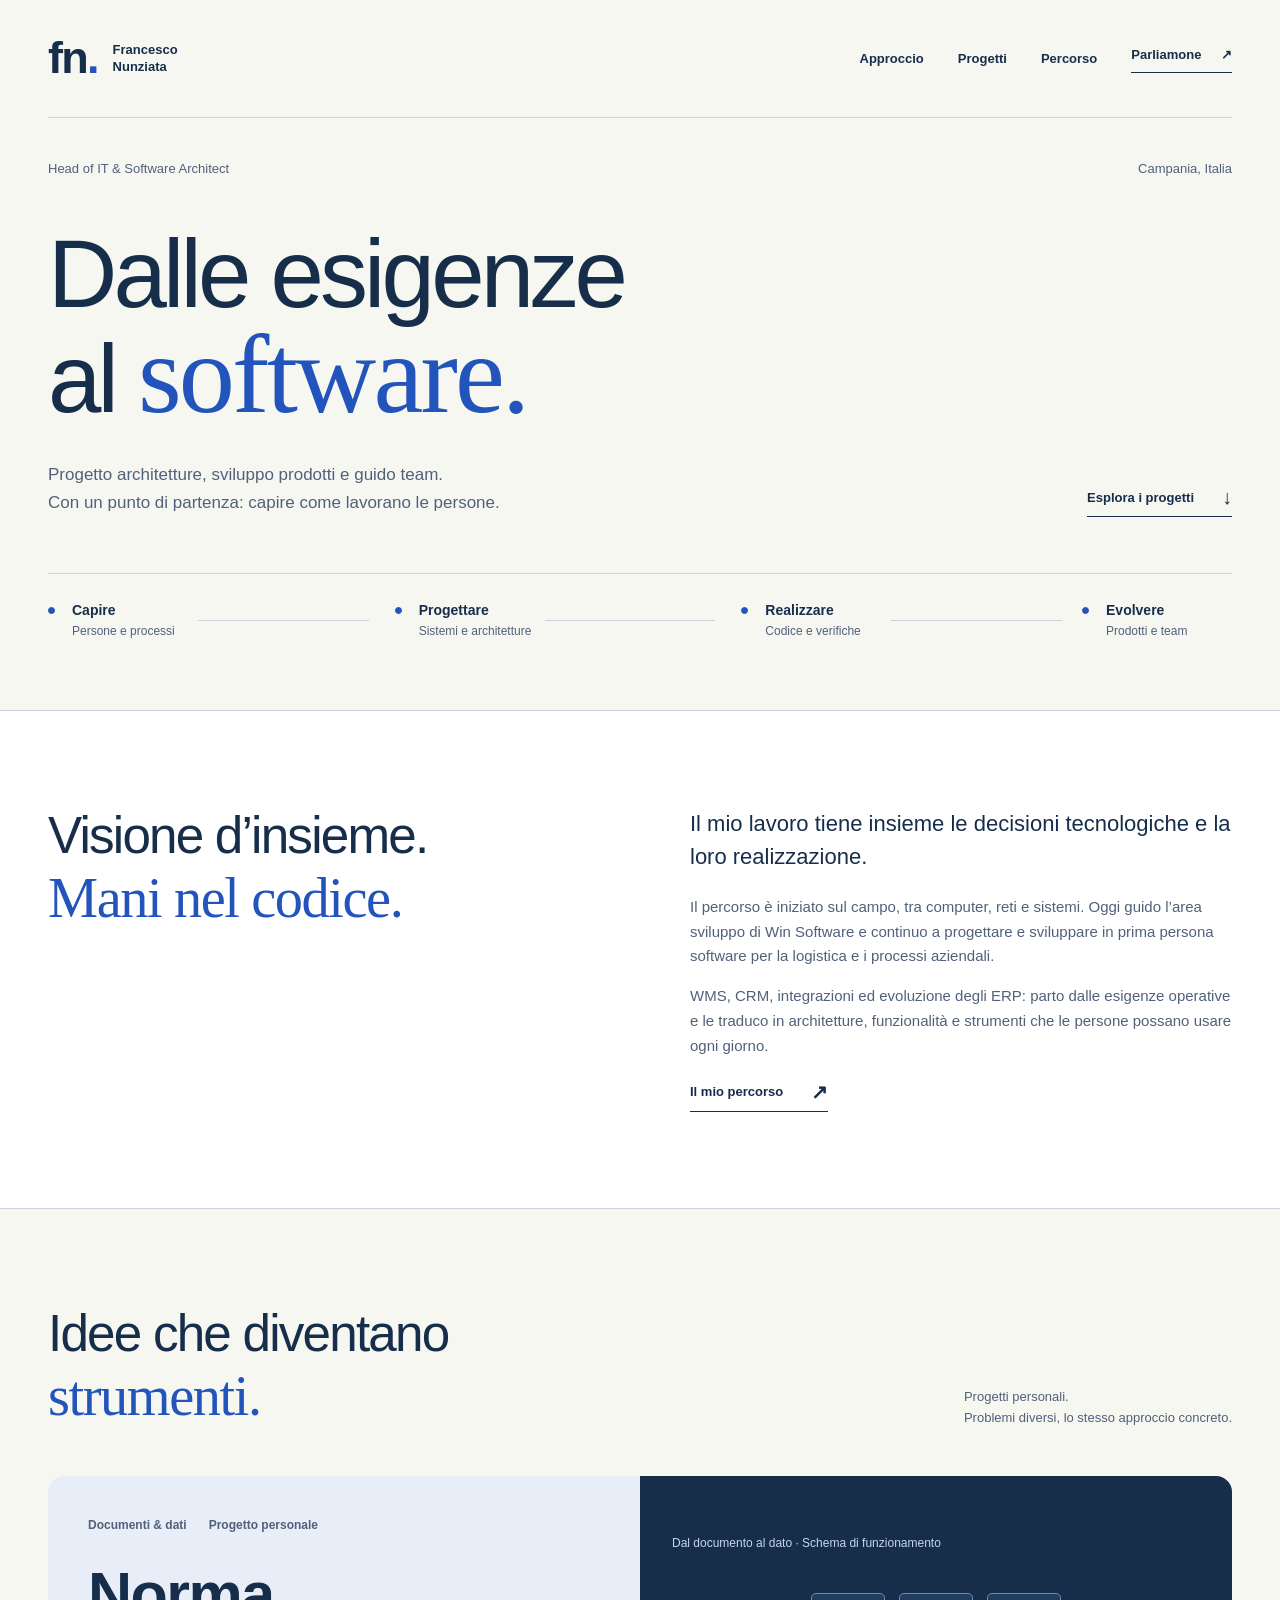
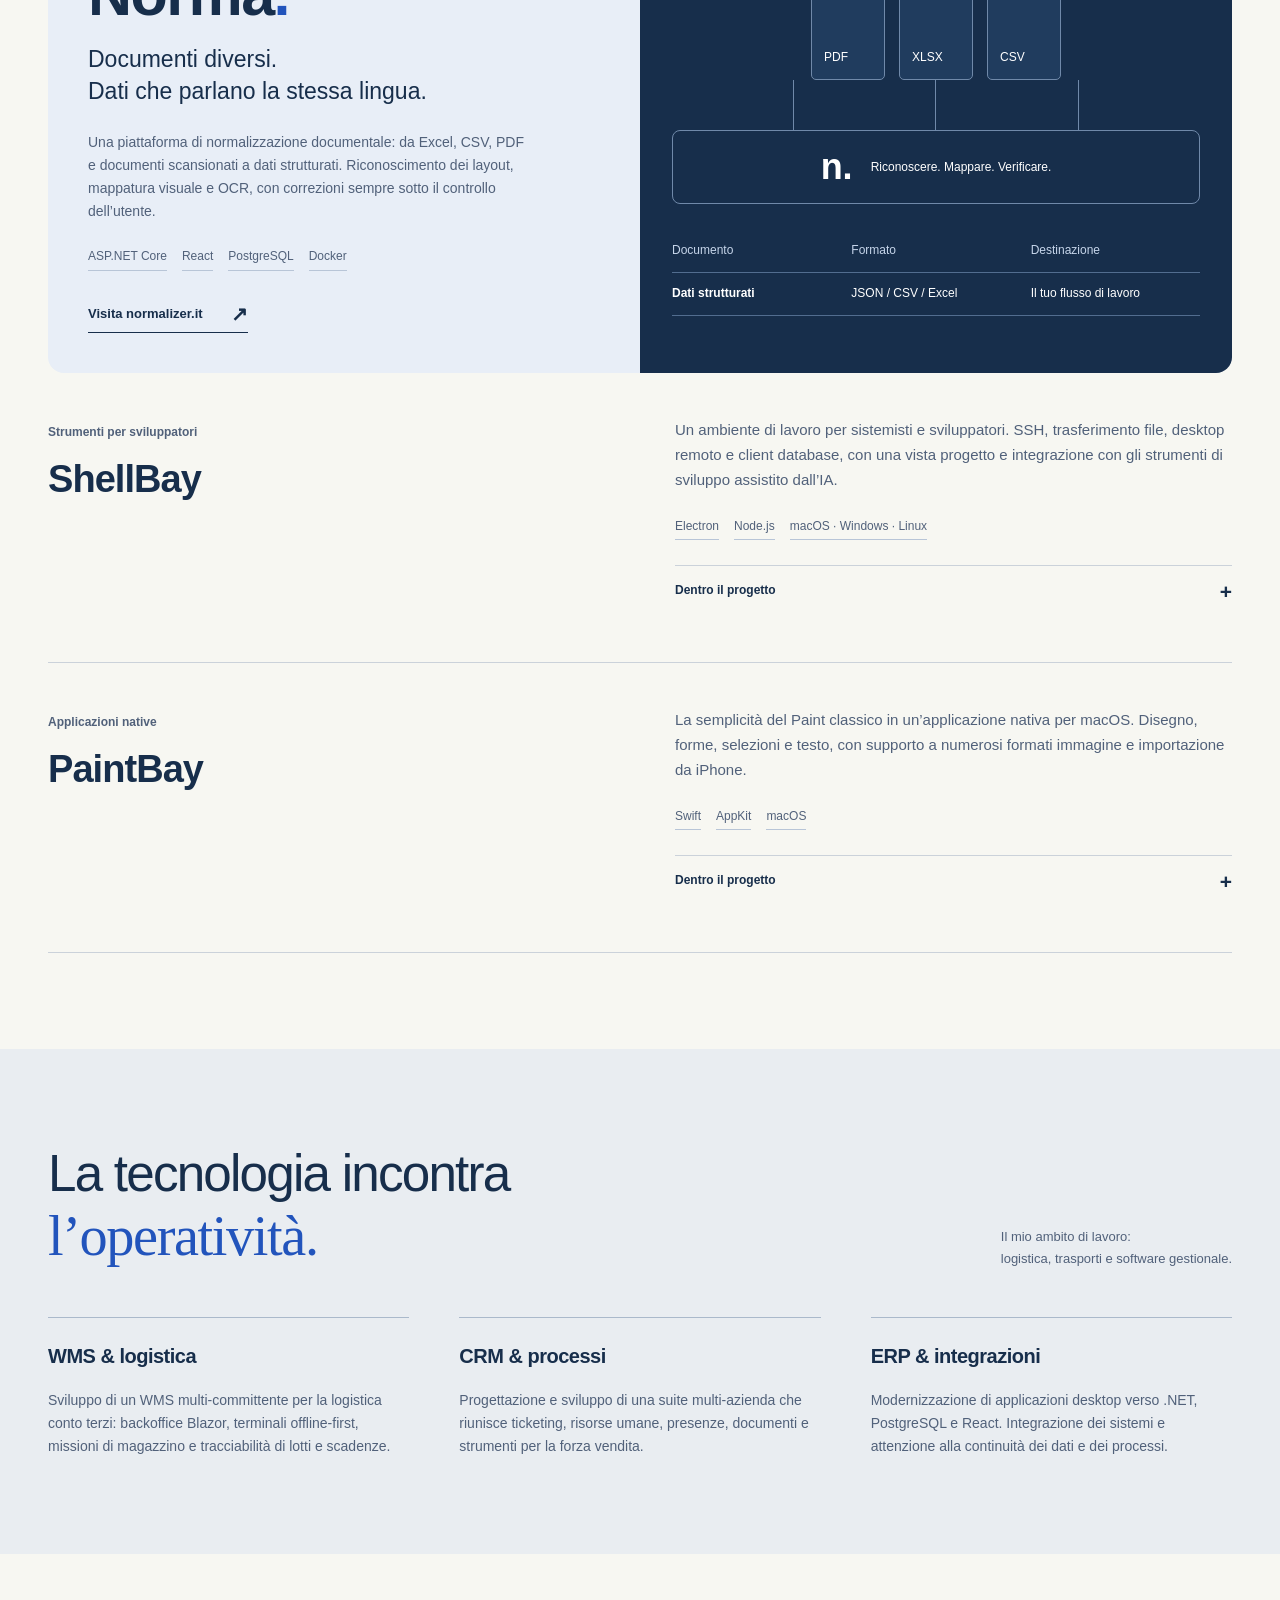
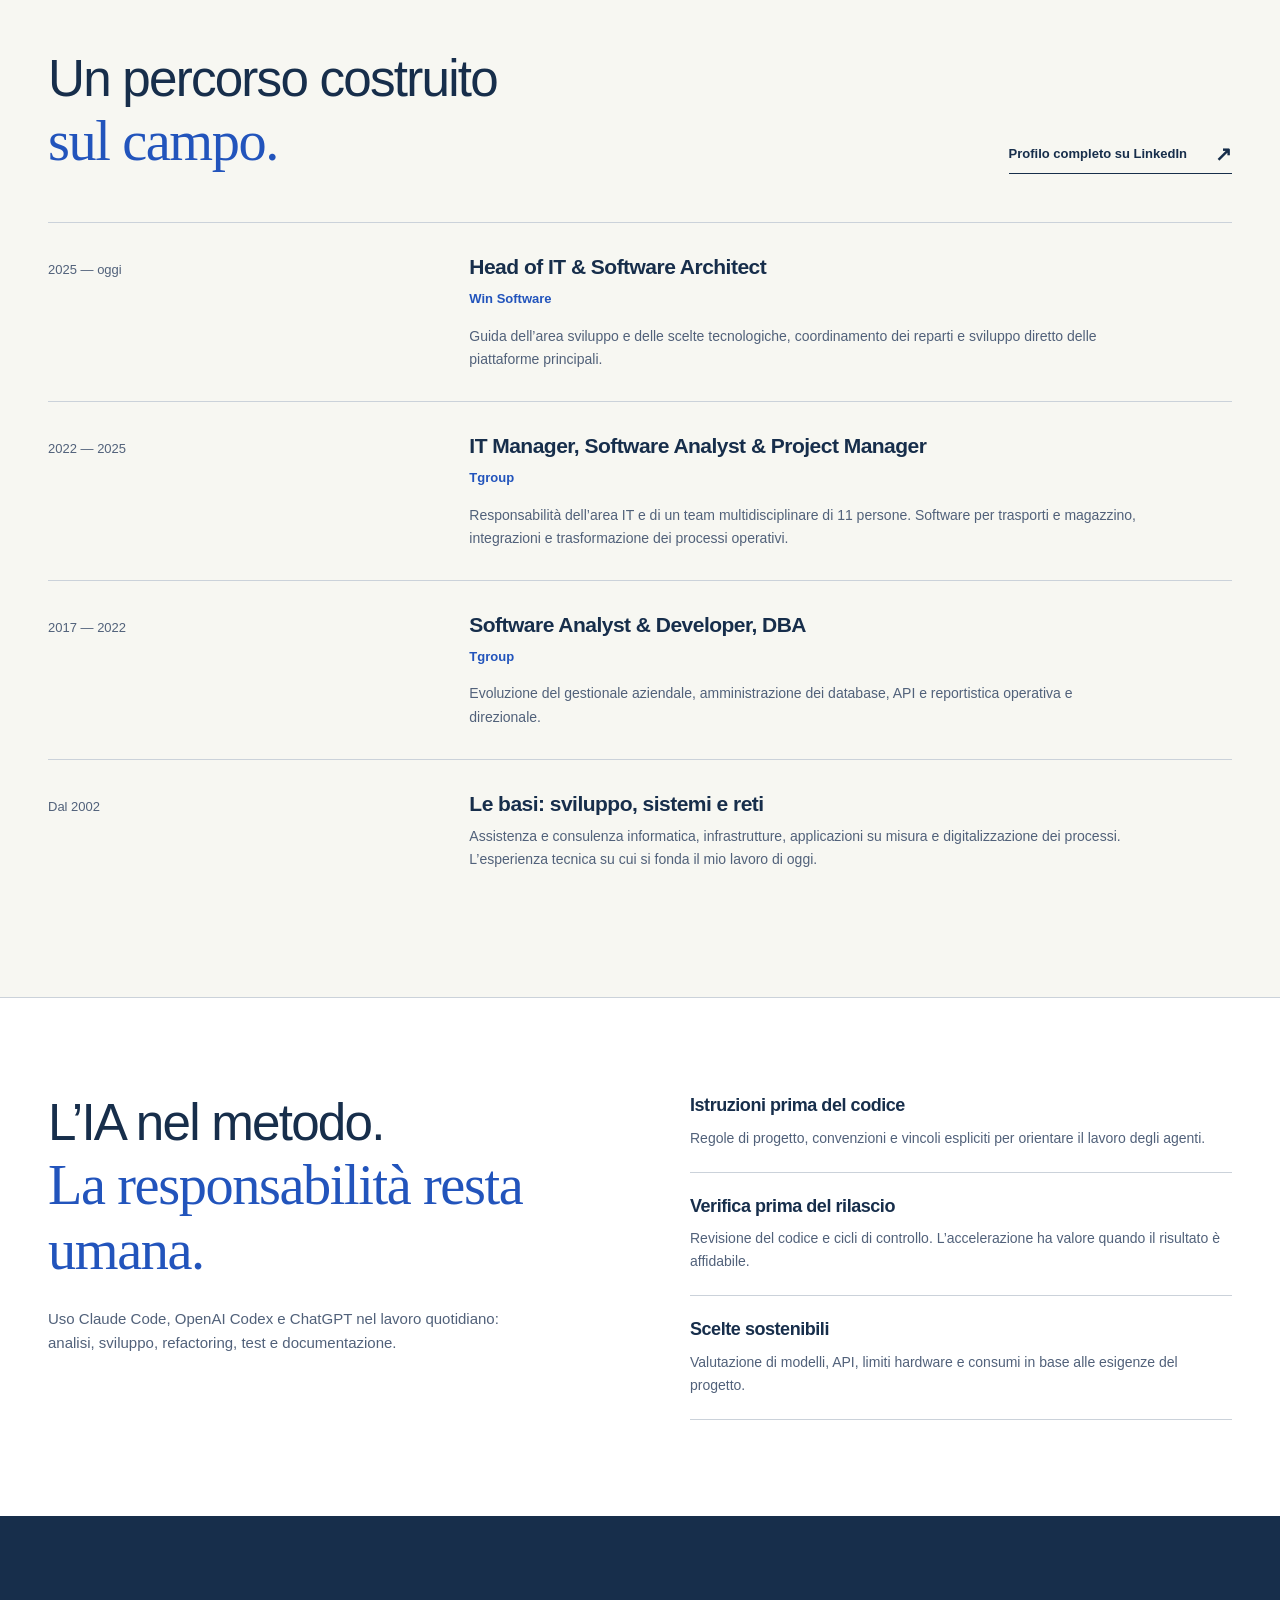
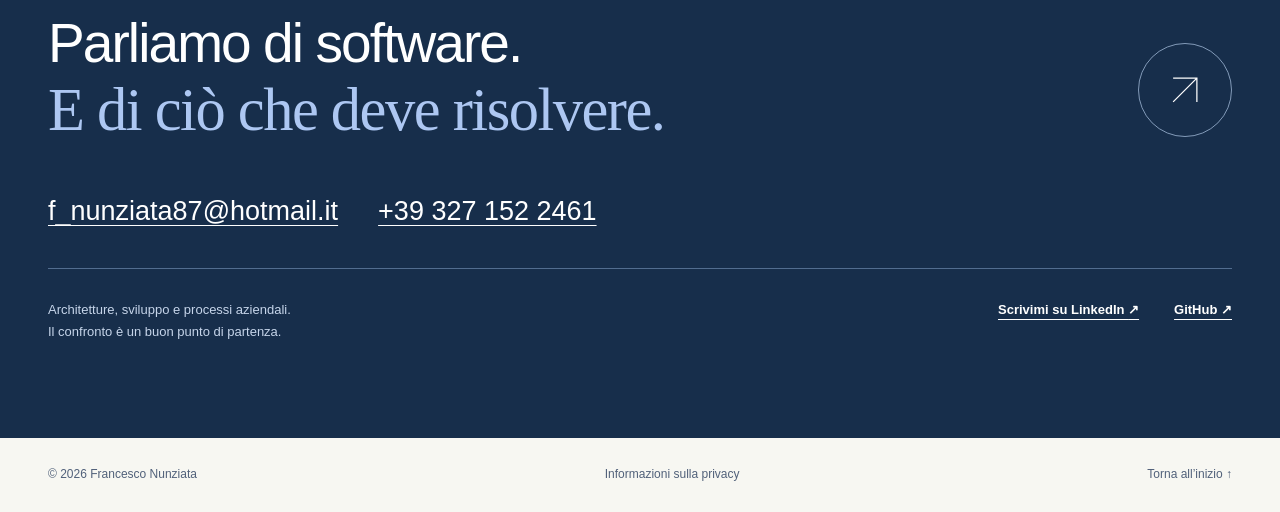
==== index.html @ 760e2aab "Pubblica il sito personale di Francesco Nunziata" ====
<!doctype html>
<html lang="it">
<head>
  <meta charset="utf-8">
  <meta name="viewport" content="width=device-width,initial-scale=1">
  <title>Francesco Nunziata — Head of IT & Software Architect</title>
  <meta name="description" content="Francesco Nunziata, Head of IT e Software Architect. Sviluppo software per logistica e processi aziendali: WMS, ERP, CRM, .NET e intelligenza artificiale.">
  <meta name="theme-color" content="#172e4b">
  <meta property="og:title" content="Francesco Nunziata — Dalle esigenze al software.">
  <meta property="og:description" content="Architettura, sviluppo e guida dei team. Software per il lavoro reale delle persone.">
  <meta property="og:type" content="website">
  <meta property="og:locale" content="it_IT">
  <meta property="og:url" content="https://militralian.github.io/">
  <link rel="canonical" href="https://militralian.github.io/">
  <link rel="icon" href="assets/favicon.svg" type="image/svg+xml">
  <link rel="preload" href="assets/manrope.ttf" as="font" type="font/ttf" crossorigin>
  <link rel="stylesheet" href="style.css">
  <script src="script.js" defer></script>
  <script type="application/ld+json">{"@context":"https://schema.org","@type":"Person","name":"Francesco Nunziata","jobTitle":"Head of IT e Software Architect","url":"https://militralian.github.io/","sameAs":["https://www.linkedin.com/in/francesco-nunziata/","https://github.com/militralian"],"knowsAbout":["Software Architecture","IT Management","C#",".NET","Blazor","PostgreSQL","WMS","ERP","CRM"]}</script>
</head>
<body>
  <a class="skip" href="#contenuto">Vai al contenuto</a>
  <header class="header wrap">
    <a class="identity" href="#" aria-label="Francesco Nunziata, inizio pagina"><span class="monogram" aria-hidden="true">fn<span>.</span></span><span>Francesco<br>Nunziata</span></a>
    <nav aria-label="Navigazione principale"><a href="#approccio">Approccio</a><a href="#progetti">Progetti</a><a href="#percorso">Percorso</a><a class="nav-contact" href="#contatti">Parliamone <span aria-hidden="true">↗</span></a></nav>
  </header>
  <main id="contenuto">
    <section class="hero wrap" aria-labelledby="hero-title">
      <div class="hero-intro"><p>Head of IT & Software Architect</p><p>Campania, Italia</p></div>
      <h1 id="hero-title">Dalle esigenze<br>al <em>software.</em></h1>
      <div class="hero-bottom"><p>Progetto architetture, sviluppo prodotti e guido team.<br class="desktop-break"> Con un punto di partenza: capire come lavorano le persone.</p><a class="text-link" href="#progetti">Esplora i progetti <span aria-hidden="true">↓</span></a></div>
      <div class="flow" aria-label="Il mio metodo: comprendere i processi, progettare il sistema, sviluppare e verificare, accompagnare l’evoluzione">
        <div><span class="flow-dot"></span><strong>Capire</strong><span>Persone e processi</span></div><i aria-hidden="true"></i>
        <div><span class="flow-dot"></span><strong>Progettare</strong><span>Sistemi e architetture</span></div><i aria-hidden="true"></i>
        <div><span class="flow-dot"></span><strong>Realizzare</strong><span>Codice e verifiche</span></div><i aria-hidden="true"></i>
        <div><span class="flow-dot"></span><strong>Evolvere</strong><span>Prodotti e team</span></div>
      </div>
    </section>

    <section id="approccio" class="approach section" aria-labelledby="approach-title"><div class="wrap approach-grid">
      <h2 id="approach-title">Visione d’insieme.<br><em>Mani nel codice.</em></h2>
      <div class="approach-copy"><p class="lead">Il mio lavoro tiene insieme le decisioni tecnologiche e la loro realizzazione.</p><p>Il percorso è iniziato sul campo, tra computer, reti e sistemi. Oggi guido l’area sviluppo di Win Software e continuo a progettare e sviluppare in prima persona software per la logistica e i processi aziendali.</p><p>WMS, CRM, integrazioni ed evoluzione degli ERP: parto dalle esigenze operative e le traduco in architetture, funzionalità e strumenti che le persone possano usare ogni giorno.</p><a class="text-link" href="#percorso">Il mio percorso <span aria-hidden="true">↗</span></a></div>
    </div></section>

    <section id="progetti" class="projects section wrap" aria-labelledby="projects-title">
      <div class="section-heading"><h2 id="projects-title">Idee che diventano<br><em>strumenti.</em></h2><p>Progetti personali.<br>Problemi diversi, lo stesso approccio concreto.</p></div>
      <article class="featured-project" aria-labelledby="norma-title">
        <div class="project-copy"><div class="project-meta"><span>Documenti & dati</span><span>Progetto personale</span></div><h3 id="norma-title">Norma<span class="title-dot">.</span></h3><p class="project-summary">Documenti diversi.<br>Dati che parlano la stessa lingua.</p><p>Una piattaforma di normalizzazione documentale: da Excel, CSV, PDF e documenti scansionati a dati strutturati. Riconoscimento dei layout, mappatura visuale e OCR, con correzioni sempre sotto il controllo dell’utente.</p><ul class="tags" aria-label="Tecnologie di Norma"><li>ASP.NET Core</li><li>React</li><li>PostgreSQL</li><li>Docker</li></ul><a class="text-link" href="https://normalizer.it" target="_blank" rel="noopener noreferrer">Visita normalizer.it <span aria-hidden="true">↗</span></a></div>
        <figure class="norma-figure"><figcaption>Dal documento al dato · Schema di funzionamento</figcaption><div class="document-stack"><span>PDF</span><span>XLSX</span><span>CSV</span></div><div class="connector" aria-hidden="true"><span></span><span></span><span></span></div><div class="normalizer"><span class="n-mark" aria-hidden="true">n.</span><strong>Riconoscere. Mappare. Verificare.</strong></div><div class="output-data"><div><span>Documento</span><span>Formato</span><span>Destinazione</span></div><div><strong>Dati strutturati</strong><span>JSON / CSV / Excel</span><span>Il tuo flusso di lavoro</span></div></div></figure>
      </article>
      <article class="project-row"><div class="project-row-title"><span class="project-meta">Strumenti per sviluppatori</span><h3>ShellBay</h3></div><div><p>Un ambiente di lavoro per sistemisti e sviluppatori. SSH, trasferimento file, desktop remoto e client database, con una vista progetto e integrazione con gli strumenti di sviluppo assistito dall’IA.</p><ul class="tags"><li>Electron</li><li>Node.js</li><li>macOS · Windows · Linux</li></ul><details><summary>Dentro il progetto <span aria-hidden="true">+</span></summary><p>Connessioni SSH a schede, SFTP, tunnel e desktop remoto RDP/VNC. Gestione cifrata delle credenziali e backup portabili. Un progetto che nasce dall’esigenza di riunire strumenti di lavoro usati ogni giorno.</p></details></div></article>
      <article class="project-row"><div class="project-row-title"><span class="project-meta">Applicazioni native</span><h3>PaintBay</h3></div><div><p>La semplicità del Paint classico in un’applicazione nativa per macOS. Disegno, forme, selezioni e testo, con supporto a numerosi formati immagine e importazione da iPhone.</p><ul class="tags"><li>Swift</li><li>AppKit</li><li>macOS</li></ul><details><summary>Dentro il progetto <span aria-hidden="true">+</span></summary><p>Sviluppata senza librerie di terze parti. Pennelli, forme modificabili, zoom e annullamento multilivello, con un’interfaccia in italiano e inglese e integrazione con Continuity Camera.</p></details></div></article>
    </section>

    <section class="business section" aria-labelledby="business-title"><div class="wrap"><div class="section-heading"><h2 id="business-title">La tecnologia incontra<br><em>l’operatività.</em></h2><p>Il mio ambito di lavoro:<br>logistica, trasporti e software gestionale.</p></div><div class="business-list"><article><h3>WMS & logistica</h3><p>Sviluppo di un WMS multi-committente per la logistica conto terzi: backoffice Blazor, terminali offline-first, missioni di magazzino e tracciabilità di lotti e scadenze.</p></article><article><h3>CRM & processi</h3><p>Progettazione e sviluppo di una suite multi-azienda che riunisce ticketing, risorse umane, presenze, documenti e strumenti per la forza vendita.</p></article><article><h3>ERP & integrazioni</h3><p>Modernizzazione di applicazioni desktop verso .NET, PostgreSQL e React. Integrazione dei sistemi e attenzione alla continuità dei dati e dei processi.</p></article></div></div></section>

    <section id="percorso" class="career section wrap" aria-labelledby="career-title"><div class="section-heading"><h2 id="career-title">Un percorso costruito<br><em>sul campo.</em></h2><a class="text-link" href="https://www.linkedin.com/in/francesco-nunziata/" target="_blank" rel="noopener noreferrer">Profilo completo su LinkedIn <span aria-hidden="true">↗</span></a></div>
      <ol class="timeline"><li><div class="timeline-date">2025 — oggi</div><div><h3>Head of IT & Software Architect</h3><p class="company">Win Software</p><p>Guida dell’area sviluppo e delle scelte tecnologiche, coordinamento dei reparti e sviluppo diretto delle piattaforme principali.</p></div></li><li><div class="timeline-date">2022 — 2025</div><div><h3>IT Manager, Software Analyst & Project Manager</h3><p class="company">Tgroup</p><p>Responsabilità dell’area IT e di un team multidisciplinare di 11 persone. Software per trasporti e magazzino, integrazioni e trasformazione dei processi operativi.</p></div></li><li><div class="timeline-date">2017 — 2022</div><div><h3>Software Analyst & Developer, DBA</h3><p class="company">Tgroup</p><p>Evoluzione del gestionale aziendale, amministrazione dei database, API e reportistica operativa e direzionale.</p></div></li><li><div class="timeline-date">Dal 2002</div><div><h3>Le basi: sviluppo, sistemi e reti</h3><p>Assistenza e consulenza informatica, infrastrutture, applicazioni su misura e digitalizzazione dei processi. L’esperienza tecnica su cui si fonda il mio lavoro di oggi.</p></div></li></ol>
    </section>

    <section class="ai section" aria-labelledby="ai-title"><div class="wrap ai-grid"><div><h2 id="ai-title">L’IA nel metodo.<br><em>La responsabilità resta umana.</em></h2><p>Uso Claude Code, OpenAI Codex e ChatGPT nel lavoro quotidiano: analisi, sviluppo, refactoring, test e documentazione.</p></div><div class="ai-points"><article><h3>Istruzioni prima del codice</h3><p>Regole di progetto, convenzioni e vincoli espliciti per orientare il lavoro degli agenti.</p></article><article><h3>Verifica prima del rilascio</h3><p>Revisione del codice e cicli di controllo. L’accelerazione ha valore quando il risultato è affidabile.</p></article><article><h3>Scelte sostenibili</h3><p>Valutazione di modelli, API, limiti hardware e consumi in base alle esigenze del progetto.</p></article></div></div></section>

    <section id="contatti" class="contact section" aria-labelledby="contact-title"><div class="wrap"><div class="contact-top"><h2 id="contact-title">Parliamo di software.<br><em>E di ciò che deve risolvere.</em></h2><a class="contact-arrow" href="https://www.linkedin.com/in/francesco-nunziata/" target="_blank" rel="noopener noreferrer" aria-label="Contatta Francesco su LinkedIn"><svg viewBox="0 0 64 64" fill="none" aria-hidden="true"><path d="M13 51 51 13M13 13h38v38"/></svg></a></div><div class="direct-contacts"><a href="mailto:f_nunziata87@hotmail.it">f_nunziata87@hotmail.it</a><a href="tel:+393271522461">+39 327 152 2461</a></div><div class="contact-bottom"><p>Architetture, sviluppo e processi aziendali.<br>Il confronto è un buon punto di partenza.</p><div><a href="https://www.linkedin.com/in/francesco-nunziata/" target="_blank" rel="noopener noreferrer">Scrivimi su LinkedIn <span aria-hidden="true">↗</span></a><a href="https://github.com/militralian" target="_blank" rel="noopener noreferrer">GitHub <span aria-hidden="true">↗</span></a></div></div></div></section>
  </main>
  <footer class="footer wrap"><span>© <span id="year">2026</span> Francesco Nunziata</span><a href="privacy.html">Informazioni sulla privacy</a><a href="#">Torna all’inizio ↑</a></footer>
</body>
</html>
---- style.css ----
@font-face{font-family:Manrope;src:url('assets/manrope.ttf') format('truetype');font-weight:200 800;font-display:swap}
@font-face{font-family:Newsreader;src:url('assets/newsreader.ttf') format('truetype');font-weight:200 800;font-display:swap}
:root{--paper:#f7f7f2;--ink:#172e4b;--blue:#2254bc;--muted:#51617a;--line:#cbd2da;--pale:#e8eef7;--white:#fff;--serif:Newsreader,Georgia,serif;--sans:Manrope,Arial,sans-serif}
*{box-sizing:border-box}html{scroll-behavior:smooth;scroll-padding-top:36px}body{margin:0;background:var(--paper);color:var(--ink);font-family:var(--sans);font-size:16px;line-height:1.65;-webkit-font-smoothing:antialiased}::selection{background:var(--blue);color:#fff}a{color:inherit;text-decoration-thickness:1px;text-underline-offset:5px}a:focus-visible,summary:focus-visible,button:focus-visible{outline:3px solid var(--blue);outline-offset:6px}a:hover{color:var(--blue)}.wrap{width:min(1184px,calc(100% - 96px));margin-inline:auto}.header{display:flex;align-items:center;justify-content:space-between;padding-block:28px;border-bottom:1px solid var(--line)}.identity{display:flex;align-items:center;gap:15px;text-decoration:none;font-weight:650;font-size:13px;line-height:1.35}.monogram{font-size:45px;font-weight:800;letter-spacing:-.04em}.monogram span{color:var(--blue)}nav{display:flex;gap:34px;align-items:center}nav a{font-size:13px;text-decoration:none;font-weight:650}.nav-contact{border-bottom:1px solid var(--ink);padding-bottom:6px}.nav-contact span{margin-left:16px}.skip{position:absolute;top:-80px;left:16px;padding:12px;background:var(--ink);color:#fff;z-index:5}.skip:focus{top:10px}.hero{padding-top:40px;padding-bottom:68px}.hero-intro{display:flex;justify-content:space-between;font-size:13px;color:var(--muted)}.hero-intro p{margin:0}h1,h2,h3,p,figure{margin-top:0}h1{font-size:clamp(64px,7.9vw,96px);font-weight:500;line-height:1.03;letter-spacing:-.04em;margin:46px 0 32px}em{font-family:var(--serif);font-weight:450;color:var(--blue);font-style:normal;letter-spacing:-.025em}h1 em{font-size:1.17em;line-height:.9}.hero-bottom{display:flex;align-items:end;justify-content:space-between;gap:30px}.hero-bottom p{max-width:650px;font-size:17px;margin:0;color:var(--muted)}.text-link{display:inline-flex;gap:28px;align-items:center;flex-shrink:0;font-size:13px;font-weight:750;text-decoration:none;padding:8px 0;border-bottom:1px solid currentColor}.text-link span{font-size:20px;line-height:1}.flow{display:flex;align-items:center;margin-top:56px;border-top:1px solid var(--line);padding-top:25px}.flow>div{position:relative;display:grid;grid-template-columns:14px 1fr;column-gap:10px;min-width:150px}.flow strong{font-size:14px}.flow div>span:last-child{grid-column:2;font-size:12px;color:var(--muted)}.flow-dot{width:7px;height:7px;border:1px solid var(--blue);background:var(--blue);border-radius:50%;align-self:center}.flow i{height:1px;flex:1;background:var(--line);margin:0 26px 0 0}.flow i:last-of-type{margin-right:20px}.section{padding-block:96px}h2{font-size:clamp(35px,4vw,52px);font-weight:500;line-height:1.15;letter-spacing:-.035em;margin-bottom:24px}h2 em{font-size:1.1em}.approach{background:var(--white);border-block:1px solid var(--line)}.approach-grid{display:grid;grid-template-columns:1fr 1fr;gap:100px}.approach-copy{max-width:570px}.approach-copy p{color:var(--muted);font-size:15px}.approach-copy .lead{font-size:22px;line-height:1.5;color:var(--ink)}.section-heading{display:flex;justify-content:space-between;align-items:end;gap:40px;margin-bottom:48px}.section-heading h2{margin-bottom:0}.section-heading>p{font-size:13px;color:var(--muted);margin:0;max-width:300px}.featured-project{display:grid;grid-template-columns:1fr 1fr;background:var(--pale);border-radius:16px;overflow:hidden}.project-copy{padding:40px}.project-meta{font-size:12px;color:var(--muted);font-weight:600}.project-copy .project-meta{display:flex;gap:22px}h3{font-size:26px;letter-spacing:-.025em;font-weight:650;line-height:1.3}.project-copy h3{font-size:61px;margin:28px 0 18px;line-height:1;font-weight:650}.title-dot{color:var(--blue)}.project-summary{font-size:23px;line-height:1.4}.project-copy>p:not(.project-summary){font-size:14px;color:var(--muted);max-width:440px}.tags{display:flex;flex-wrap:wrap;gap:8px 15px;list-style:none;padding:0;margin:24px 0}.tags li{font-size:12px;color:var(--muted);border-bottom:1px solid #b8c5d7;padding-bottom:3px}.norma-figure{margin:0;padding:38px 32px;background:var(--ink);color:#fff;display:flex;flex-direction:column;justify-content:center}.norma-figure figcaption{font-size:12px;color:#c6d5ea;margin-bottom:40px}.document-stack{display:flex;gap:14px;justify-content:center}.document-stack>span{width:74px;height:87px;border:1px solid #7089a9;border-radius:5px;display:flex;align-items:end;padding:12px;font-size:12px;background:#203c5e}.connector{height:50px;display:flex;justify-content:space-around;margin-inline:50px}.connector span{height:100%;width:1px;background:#7089a9}.normalizer{display:flex;align-items:center;gap:18px;justify-content:center;border:1px solid #7089a9;border-radius:8px;padding:18px 12px}.n-mark{font-size:36px;font-weight:750;line-height:1}.normalizer strong{font-size:12px;font-weight:500}.output-data{margin-top:26px;font-size:12px}.output-data>div{display:grid;grid-template-columns:1fr 1fr 1fr;gap:10px;padding:11px 0;border-bottom:1px solid #526d8f}.output-data>div:first-child{color:#c6d5ea}.output-data strong{font-weight:650}.project-row{display:grid;grid-template-columns:1fr 1fr;gap:70px;padding:45px 0;border-bottom:1px solid var(--line)}.project-row h3{font-size:38px;margin:10px 0}.project-row>div>p{font-size:15px;color:var(--muted)}details{border-top:1px solid var(--line);margin-top:25px}summary{cursor:pointer;list-style:none;display:flex;justify-content:space-between;font-size:12px;font-weight:750;padding:15px 0}summary::-webkit-details-marker{display:none}summary span{font-size:21px;line-height:1;transition:transform .2s ease}details[open] summary span{transform:rotate(45deg)}details p{font-size:14px;color:var(--muted);margin-bottom:15px}.business{background:#e9edf1}.business-list{display:grid;grid-template-columns:repeat(3,1fr);gap:50px}.business-list article{border-top:1px solid #aab9cb;padding-top:25px}.business-list h3{font-size:20px}.business-list p{font-size:14px;color:var(--muted);margin-bottom:0}.timeline{list-style:none;padding:0;margin:0}.timeline li{display:grid;grid-template-columns:1fr 2fr;gap:40px;padding:30px 0;border-top:1px solid var(--line)}.timeline-date{font-size:13px;color:var(--muted);padding-top:6px;font-variant-numeric:tabular-nums}.timeline h3{font-size:21px;margin-bottom:8px}.company{font-size:13px;color:var(--blue);font-weight:750;margin-bottom:15px}.timeline li>div>p:last-child{font-size:14px;color:var(--muted);max-width:670px;margin-bottom:0}.ai{background:#fff;border-top:1px solid var(--line)}.ai-grid{display:grid;grid-template-columns:1fr 1fr;gap:100px}.ai-grid>div>p{font-size:15px;color:var(--muted);max-width:480px}.ai-points article{padding-bottom:22px;border-bottom:1px solid var(--line);margin-bottom:22px}.ai-points article:last-child{margin-bottom:0}.ai-points h3{font-size:18px;margin-bottom:9px}.ai-points p{font-size:14px;color:var(--muted);margin:0}.contact{background:var(--ink);color:#fff}.contact h2{font-size:clamp(36px,4.3vw,56px)}.contact h2 em{color:#adc7f2}.contact-top{display:flex;justify-content:space-between;gap:32px;align-items:center}.contact-arrow{display:grid;place-items:center;width:94px;height:94px;border:1px solid #839bb9;border-radius:50%;flex-shrink:0;transition:background .2s,color .2s}.contact-arrow:hover{background:#fff;color:var(--ink)}.contact-arrow svg{width:40px;height:40px;stroke:currentColor;stroke-width:2}.contact-bottom{display:flex;justify-content:space-between;gap:35px;border-top:1px solid #526d8f;margin-top:35px;padding-top:30px}.contact-bottom p{font-size:13px;color:#c6d5ea;margin:0}.contact-bottom>div{display:flex;gap:35px;align-items:start}.contact-bottom a{font-size:13px;font-weight:650}.contact a:hover{color:#adc7f2}.contact a:focus-visible{outline-color:#adc7f2}.footer{display:flex;justify-content:space-between;gap:20px;padding-block:27px;font-size:12px;color:var(--muted)}.footer a{text-decoration:none}.privacy-content{max-width:760px;padding-block:70px}.privacy-content h1{font-size:55px}.privacy-content h2{font-size:27px;margin-top:36px}.privacy-content p{color:var(--muted)}
@media(prefers-reduced-motion:no-preference){h1{animation:arrive .7s cubic-bezier(.16,1,.3,1) both}@keyframes arrive{from{transform:translateY(12px);filter:blur(2px)}to{transform:translateY(0);filter:blur(0)}}}
@media(min-width:1600px){.hero{padding-block:60px 80px}h1{margin-block:60px 40px}}
@media(max-width:900px){.wrap{width:calc(100% - 56px)}nav{gap:22px}.hero-bottom{align-items:start}.hero-bottom p{font-size:15px}.flow>div{min-width:120px}.flow i{margin-right:12px}.flow div>span:last-child{font-size:12px}.approach-grid,.ai-grid{gap:45px}.section{padding-block:70px}.project-copy{padding:30px}.norma-figure{padding:28px 22px}.document-stack>span{width:57px;height:75px}.normalizer{gap:12px}.normalizer strong{font-size:12px}.business-list{gap:28px}.project-row{gap:40px}}
@media(max-width:600px){.wrap{width:calc(100% - 40px)}.header{padding-block:18px}.identity{font-size:12px;gap:9px}.monogram{font-size:37px}nav{gap:16px}nav>a:first-child,nav>a:nth-child(3){display:none}nav a{font-size:12px}.nav-contact span{margin-left:5px}.hero{padding-top:28px;padding-bottom:40px}.hero-intro{font-size:12px;gap:12px}.hero-intro p:last-child{max-width:90px;text-align:right}h1{font-size:clamp(49px,11.8vw,70px);margin:40px 0 28px}.hero-bottom{display:block}.hero-bottom p{font-size:14px;line-height:1.75}.desktop-break{display:none}.hero-bottom .text-link{margin-top:20px}.flow{display:grid;grid-template-columns:1fr 1fr;gap:25px 15px;margin-top:35px;padding-top:25px}.flow i{display:none}.flow>div{min-width:0}.flow strong{font-size:12px}.flow div>span:last-child{font-size:12px}.section{padding-block:54px}.approach-grid,.ai-grid{grid-template-columns:1fr;gap:15px}h2{font-size:35px}.approach-copy .lead{font-size:20px}.approach-copy p{font-size:14px}.section-heading{display:block;margin-bottom:32px}.section-heading>p,.section-heading>.text-link{margin-top:22px}.featured-project{grid-template-columns:1fr;border-radius:12px}.project-copy{padding:28px 24px}.project-copy h3{font-size:54px}.project-summary{font-size:22px}.norma-figure{padding:30px 24px}.norma-figure figcaption{margin-bottom:28px}.document-stack>span{width:67px;height:78px}.normalizer strong{font-size:12px}.project-row{grid-template-columns:1fr;gap:14px;padding-block:30px}.project-row h3{font-size:32px}.project-row>div>p{font-size:14px}.business-list{grid-template-columns:1fr;gap:26px}.business-list article{padding-top:20px}.timeline li{grid-template-columns:1fr;gap:12px;padding:25px 0}.timeline h3{font-size:19px}.timeline-date{font-size:12px}.ai-grid{gap:20px}.contact-top{align-items:start;gap:16px}.contact h2{font-size:32px}.contact-arrow{width:48px;height:48px;margin-top:6px}.contact-arrow svg{width:23px;height:23px}.contact-bottom{display:block;margin-top:15px;padding-top:24px}.contact-bottom>div{margin-top:24px;gap:30px}.footer{flex-wrap:wrap;justify-content:start;gap:14px 25px;font-size:12px}.footer>span{width:100%}.privacy-content h1{font-size:42px}}
@media print{nav,.flow,.contact-arrow,.skip,.footer a{display:none}.section{padding-block:25px}.hero{padding-bottom:20px}h1{font-size:55px}.wrap{width:100%}body{background:#fff}.featured-project,.project-row,.timeline li{break-inside:avoid}.contact{background:white;color:var(--ink)}.contact h2 em{color:var(--blue)}a{overflow-wrap:anywhere}}

.contact .contact-arrow:hover{color:var(--ink)}

.direct-contacts{display:flex;flex-wrap:wrap;gap:14px 40px;margin-top:20px}.direct-contacts a{font-size:clamp(17px,2.2vw,27px);text-decoration-thickness:1px;overflow-wrap:anywhere}
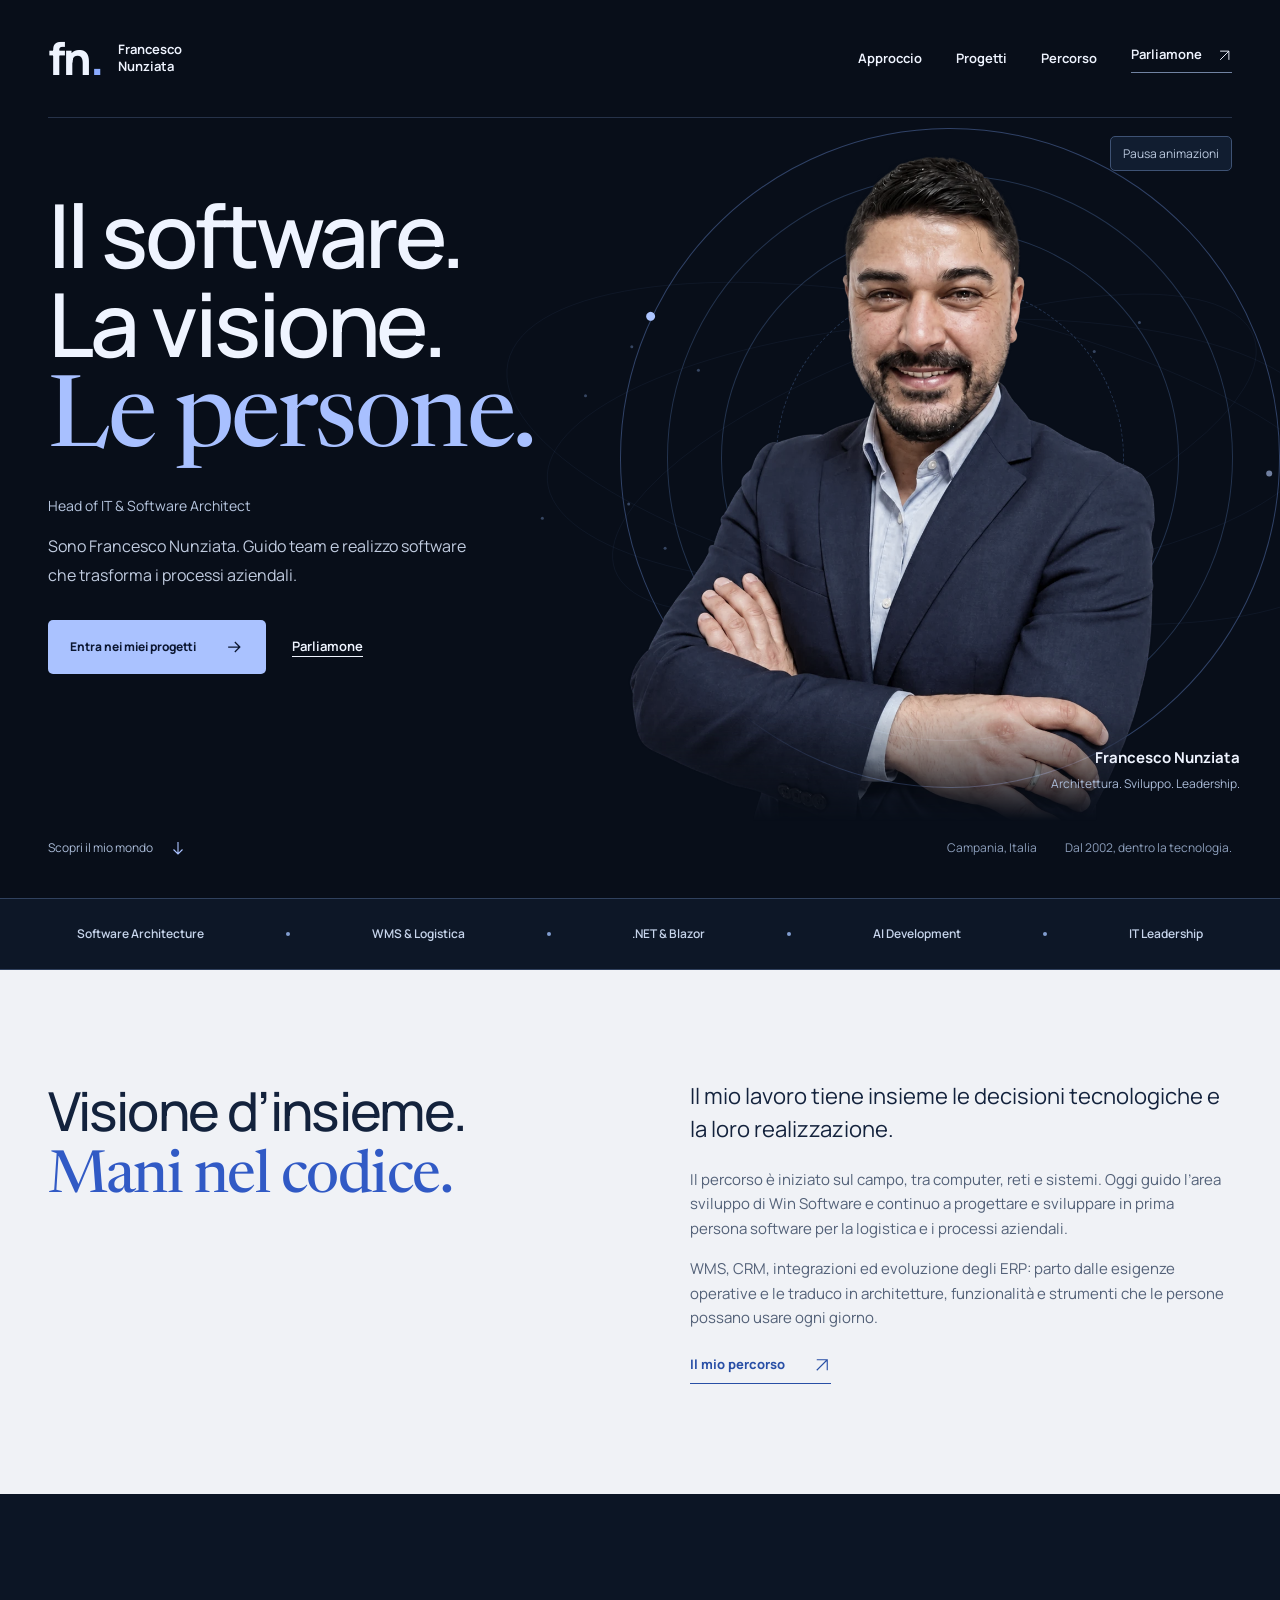
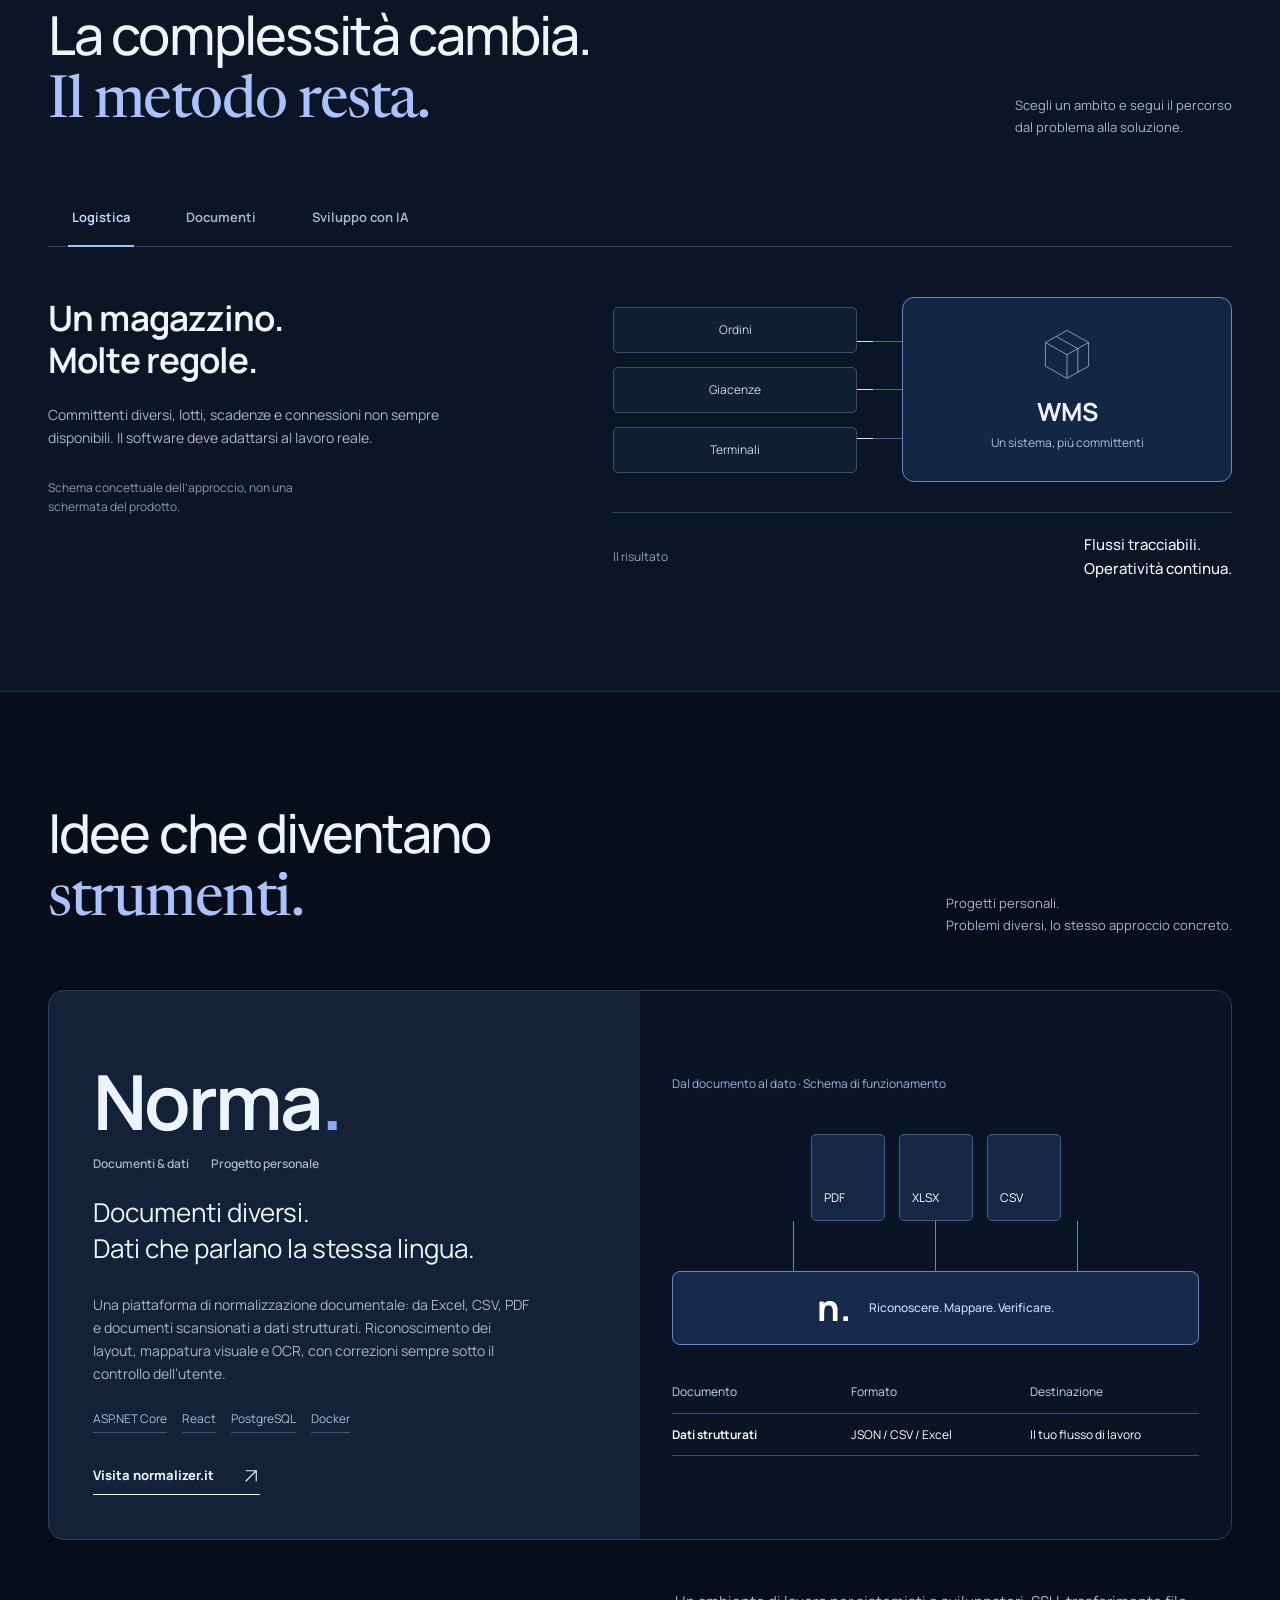
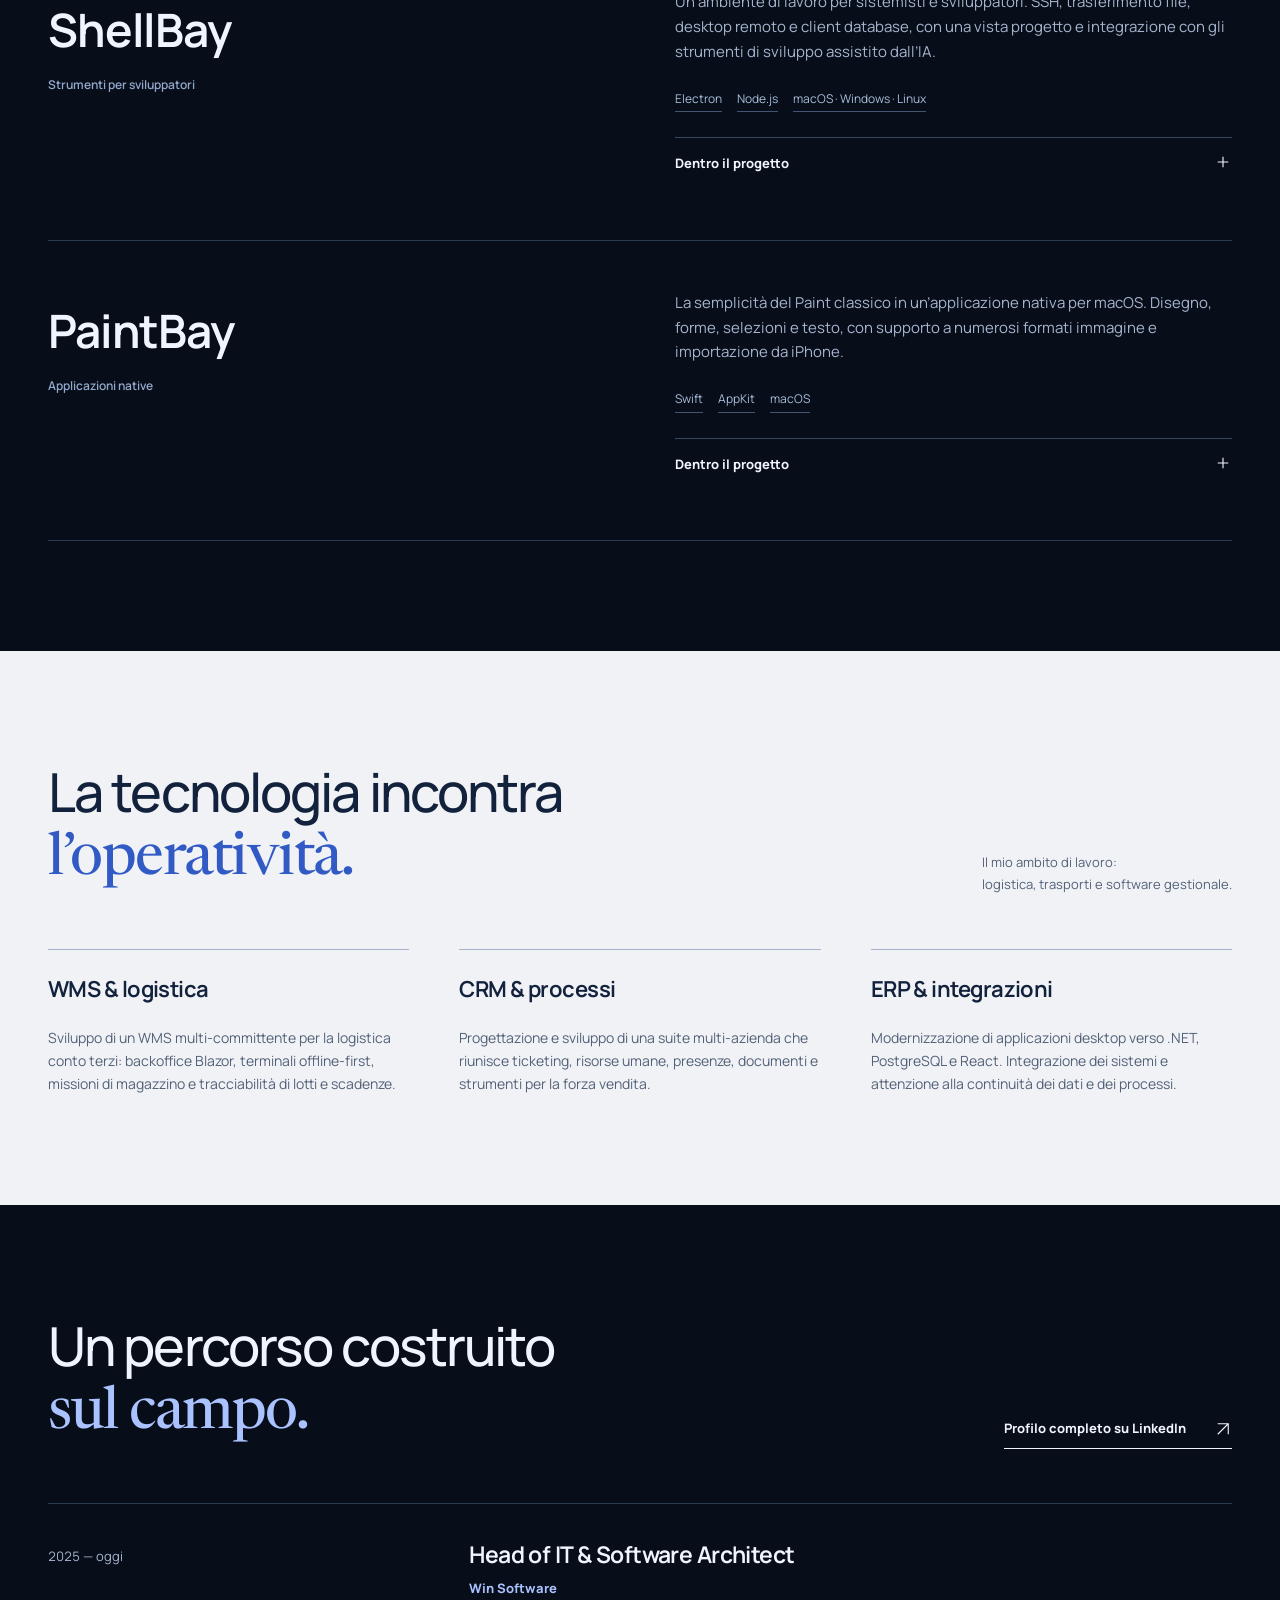
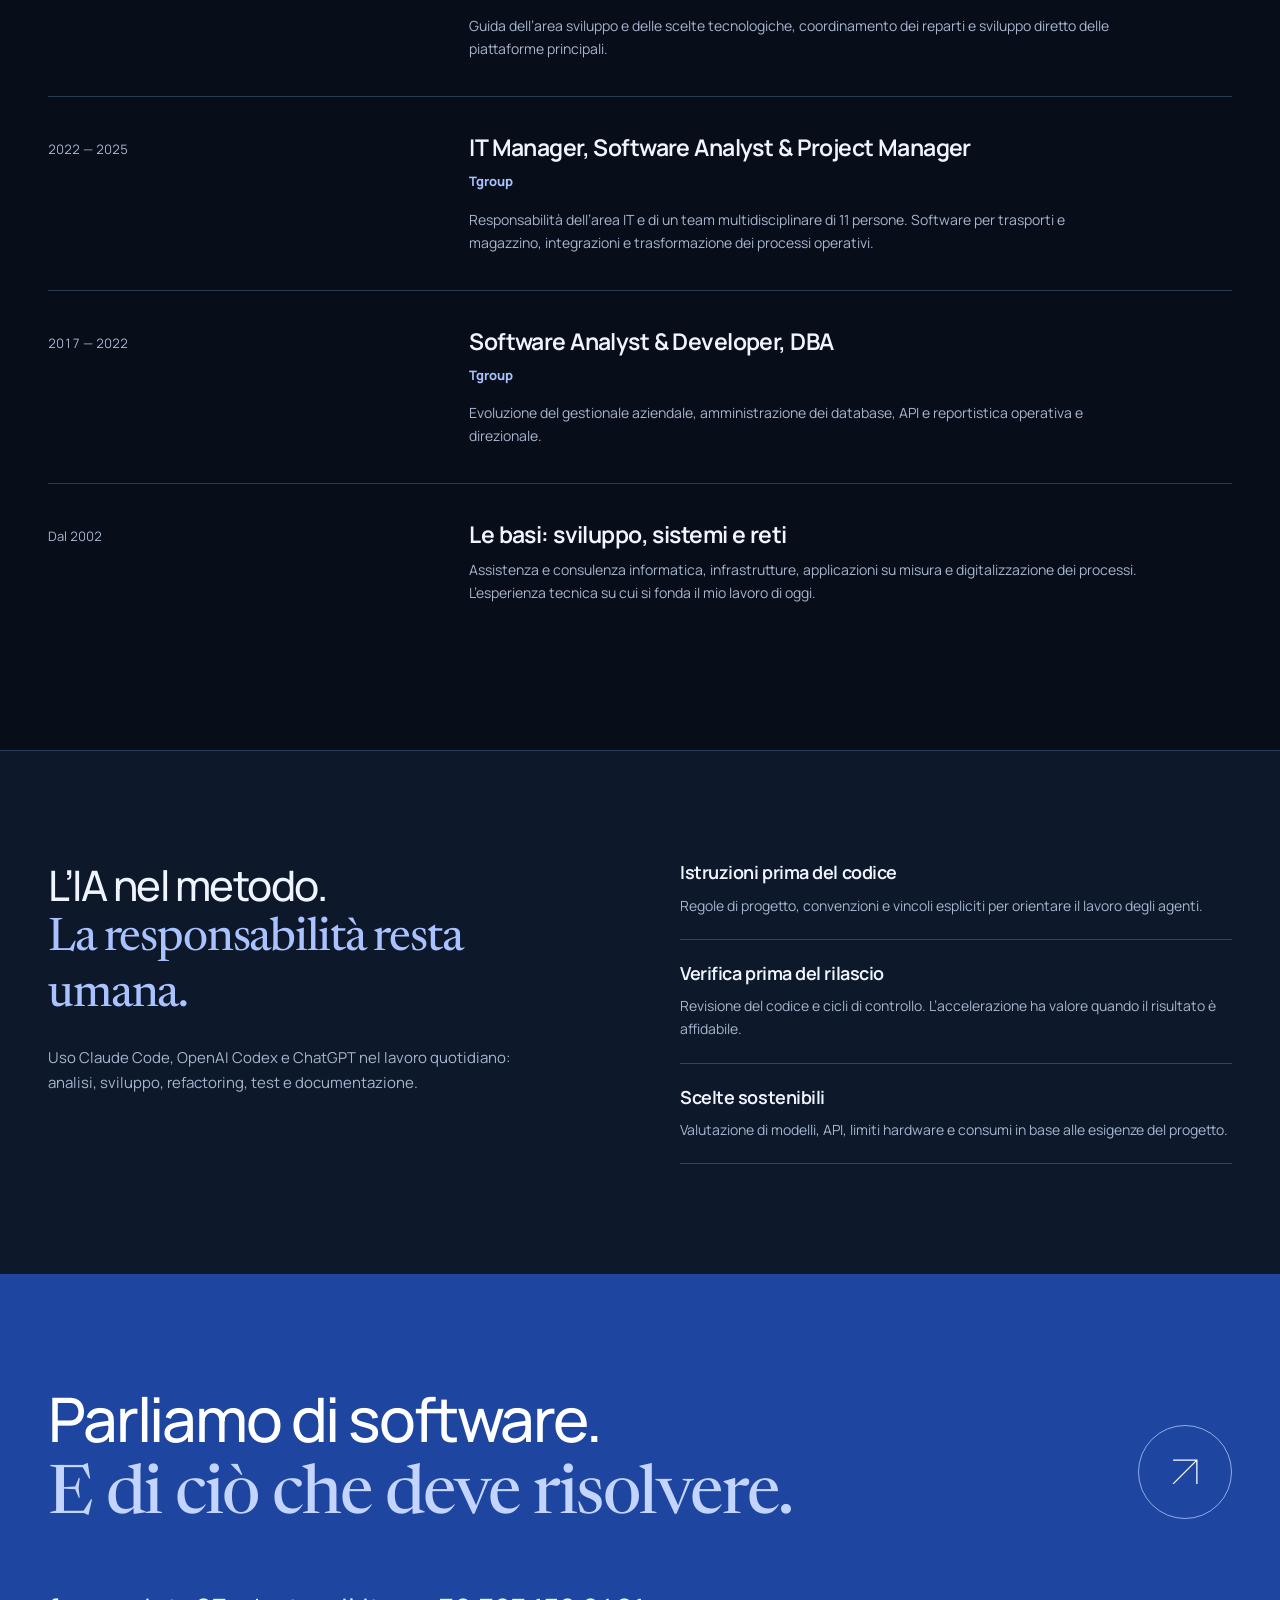
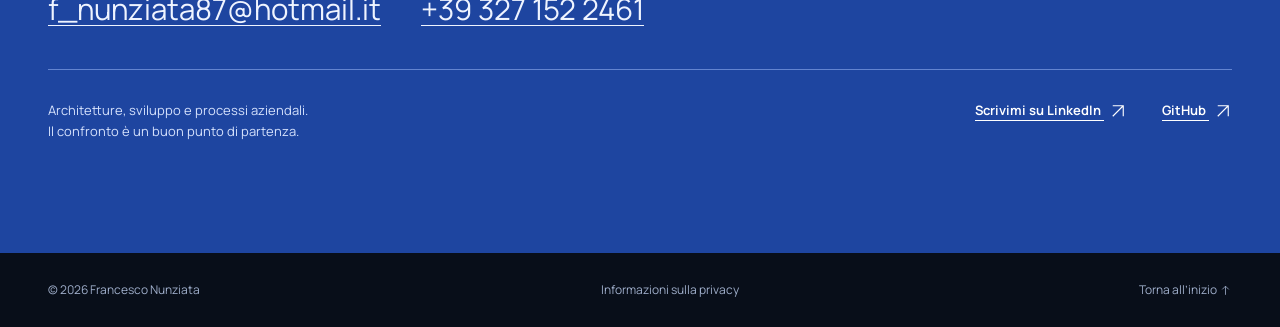
==== commit 45d56ddd: "Pubblica portfolio approvato con foto e sezioni interattive" ====
--- a/index.html
+++ b/index.html
@@ -5,15 +5,15 @@
   <meta name="viewport" content="width=device-width,initial-scale=1">
   <title>Francesco Nunziata — Head of IT & Software Architect</title>
   <meta name="description" content="Francesco Nunziata, Head of IT e Software Architect. Sviluppo software per logistica e processi aziendali: WMS, ERP, CRM, .NET e intelligenza artificiale.">
-  <meta name="theme-color" content="#172e4b">
-  <meta property="og:title" content="Francesco Nunziata — Dalle esigenze al software.">
+  <meta name="theme-color" content="#080e19">
+  <meta property="og:title" content="Francesco Nunziata — Software. Visione. Persone.">
   <meta property="og:description" content="Architettura, sviluppo e guida dei team. Software per il lavoro reale delle persone.">
   <meta property="og:type" content="website">
   <meta property="og:locale" content="it_IT">
   <meta property="og:url" content="https://militralian.github.io/">
   <link rel="canonical" href="https://militralian.github.io/">
-  <link rel="icon" href="assets/favicon.svg" type="image/svg+xml">
-  <link rel="preload" href="assets/manrope.ttf" as="font" type="font/ttf" crossorigin>
+  <link rel="icon" href="favicon.svg" type="image/svg+xml">
+  <link rel="preload" href="manrope.ttf" as="font" type="font/ttf" crossorigin>
   <link rel="stylesheet" href="style.css">
   <script src="script.js" defer></script>
   <script type="application/ld+json">{"@context":"https://schema.org","@type":"Person","name":"Francesco Nunziata","jobTitle":"Head of IT e Software Architect","url":"https://militralian.github.io/","sameAs":["https://www.linkedin.com/in/francesco-nunziata/","https://github.com/militralian"],"knowsAbout":["Software Architecture","IT Management","C#",".NET","Blazor","PostgreSQL","WMS","ERP","CRM"]}</script>
@@ -22,46 +22,46 @@
   <a class="skip" href="#contenuto">Vai al contenuto</a>
   <header class="header wrap">
     <a class="identity" href="#" aria-label="Francesco Nunziata, inizio pagina"><span class="monogram" aria-hidden="true">fn<span>.</span></span><span>Francesco<br>Nunziata</span></a>
-    <nav aria-label="Navigazione principale"><a href="#approccio">Approccio</a><a href="#progetti">Progetti</a><a href="#percorso">Percorso</a><a class="nav-contact" href="#contatti">Parliamone <span aria-hidden="true">↗</span></a></nav>
+    <nav aria-label="Navigazione principale"><a href="#approccio">Approccio</a><a href="#progetti">Progetti</a><a href="#percorso">Percorso</a><a class="nav-contact" href="#contatti">Parliamone <svg class="ui-icon" viewBox="0 0 24 24" aria-hidden="true"><path d="M5 19 19 5M5 5h14v14"/></svg></a></nav>
   </header>
   <main id="contenuto">
     <section class="hero wrap" aria-labelledby="hero-title">
-      <div class="hero-intro"><p>Head of IT & Software Architect</p><p>Campania, Italia</p></div>
-      <h1 id="hero-title">Dalle esigenze<br>al <em>software.</em></h1>
-      <div class="hero-bottom"><p>Progetto architetture, sviluppo prodotti e guido team.<br class="desktop-break"> Con un punto di partenza: capire come lavorano le persone.</p><a class="text-link" href="#progetti">Esplora i progetti <span aria-hidden="true">↓</span></a></div>
-      <div class="flow" aria-label="Il mio metodo: comprendere i processi, progettare il sistema, sviluppare e verificare, accompagnare l’evoluzione">
-        <div><span class="flow-dot"></span><strong>Capire</strong><span>Persone e processi</span></div><i aria-hidden="true"></i>
-        <div><span class="flow-dot"></span><strong>Progettare</strong><span>Sistemi e architetture</span></div><i aria-hidden="true"></i>
-        <div><span class="flow-dot"></span><strong>Realizzare</strong><span>Codice e verifiche</span></div><i aria-hidden="true"></i>
-        <div><span class="flow-dot"></span><strong>Evolvere</strong><span>Prodotti e team</span></div>
-      </div>
+      <canvas id="architecture-canvas" aria-hidden="true"></canvas><button class="motion-toggle" type="button" aria-pressed="false">Pausa animazioni</button>
+      <div class="hero-orbit" aria-hidden="true"><span></span><span></span><span></span></div>
+      <div class="hero-content"><h1 id="hero-title">Il software.<br>La visione.<br><em>Le persone.</em></h1><p class="hero-role">Head of IT & Software Architect</p><p class="hero-description">Sono Francesco Nunziata. Guido team e realizzo software che trasforma i processi aziendali.</p><div class="hero-actions"><a class="solid-link" href="#progetti">Entra nei miei progetti <svg viewBox="0 0 24 24" aria-hidden="true"><path d="M5 12h14m-6-6 6 6-6 6"/></svg></a><a href="#contatti" class="quiet-link">Parliamone</a></div></div>
+      <figure class="portrait"><img src="francesco.webp" alt="Francesco Nunziata, Head of IT e Software Architect" width="1280" height="1254" fetchpriority="high"><figcaption><span>Francesco Nunziata</span><span>Architettura. Sviluppo. Leadership.</span></figcaption></figure>
+      <a class="scroll-cue" href="#approccio"><span>Scopri il mio mondo</span><svg viewBox="0 0 24 24" aria-hidden="true"><path d="M12 4v16m-6-6 6 6 6-6"/></svg></a>
+      <div class="hero-edge"><span>Campania, Italia</span><span>Dal 2002, dentro la tecnologia.</span></div>
     </section>
+    <div class="expertise-strip" aria-label="Ambiti di lavoro"><span>Software Architecture</span><i></i><span>WMS & Logistica</span><i></i><span>.NET & Blazor</span><i></i><span>AI Development</span><i></i><span>IT Leadership</span></div>
 
     <section id="approccio" class="approach section" aria-labelledby="approach-title"><div class="wrap approach-grid">
       <h2 id="approach-title">Visione d’insieme.<br><em>Mani nel codice.</em></h2>
-      <div class="approach-copy"><p class="lead">Il mio lavoro tiene insieme le decisioni tecnologiche e la loro realizzazione.</p><p>Il percorso è iniziato sul campo, tra computer, reti e sistemi. Oggi guido l’area sviluppo di Win Software e continuo a progettare e sviluppare in prima persona software per la logistica e i processi aziendali.</p><p>WMS, CRM, integrazioni ed evoluzione degli ERP: parto dalle esigenze operative e le traduco in architetture, funzionalità e strumenti che le persone possano usare ogni giorno.</p><a class="text-link" href="#percorso">Il mio percorso <span aria-hidden="true">↗</span></a></div>
+      <div class="approach-copy"><p class="lead">Il mio lavoro tiene insieme le decisioni tecnologiche e la loro realizzazione.</p><p>Il percorso è iniziato sul campo, tra computer, reti e sistemi. Oggi guido l’area sviluppo di Win Software e continuo a progettare e sviluppare in prima persona software per la logistica e i processi aziendali.</p><p>WMS, CRM, integrazioni ed evoluzione degli ERP: parto dalle esigenze operative e le traduco in architetture, funzionalità e strumenti che le persone possano usare ogni giorno.</p><a class="text-link" href="#percorso">Il mio percorso <svg class="ui-icon" viewBox="0 0 24 24" aria-hidden="true"><path d="M5 19 19 5M5 5h14v14"/></svg></a></div>
     </div></section>
+
+    <section class="lab section" aria-labelledby="lab-title"><div class="wrap"><div class="section-heading"><h2 id="lab-title">La complessità cambia.<br><em>Il metodo resta.</em></h2><p>Scegli un ambito e segui il percorso<br>dal problema alla soluzione.</p></div><div class="lab-tabs" role="tablist" aria-label="Ambiti di progettazione"><button id="tab-logistica" role="tab" aria-selected="true" aria-controls="lab-panel" data-scenario="logistica">Logistica</button><button id="tab-documenti" role="tab" aria-selected="false" aria-controls="lab-panel" data-scenario="documenti" tabindex="-1">Documenti</button><button id="tab-ia" role="tab" aria-selected="false" aria-controls="lab-panel" data-scenario="ia" tabindex="-1">Sviluppo con IA</button></div><div id="lab-panel" class="lab-panel" role="tabpanel" aria-labelledby="tab-logistica"><div class="lab-copy"><h3 id="scenario-title">Un magazzino.<br>Molte regole.</h3><p id="scenario-description">Committenti diversi, lotti, scadenze e connessioni non sempre disponibili. Il software deve adattarsi al lavoro reale.</p><p class="lab-caption">Schema concettuale dell’approccio, non una schermata del prodotto.</p></div><div class="system-map"><div class="map-inputs"><span id="input-one">Ordini</span><span id="input-two">Giacenze</span><span id="input-three">Terminali</span></div><div class="map-route" aria-hidden="true"><span></span><span></span><span></span></div><div class="map-core"><svg viewBox="0 0 80 80" aria-hidden="true"><path d="M40 5 72 23v35L40 76 8 58V23Z M8 23l32 18 32-18M40 41v35M24 14l32 18v35"/></svg><strong id="core-title">WMS</strong><span id="core-detail">Un sistema, più committenti</span></div><div class="map-result"><span>Il risultato</span><strong id="scenario-result">Flussi tracciabili.<br>Operatività continua.</strong></div></div></div></div></section>
 
     <section id="progetti" class="projects section wrap" aria-labelledby="projects-title">
       <div class="section-heading"><h2 id="projects-title">Idee che diventano<br><em>strumenti.</em></h2><p>Progetti personali.<br>Problemi diversi, lo stesso approccio concreto.</p></div>
       <article class="featured-project" aria-labelledby="norma-title">
-        <div class="project-copy"><div class="project-meta"><span>Documenti & dati</span><span>Progetto personale</span></div><h3 id="norma-title">Norma<span class="title-dot">.</span></h3><p class="project-summary">Documenti diversi.<br>Dati che parlano la stessa lingua.</p><p>Una piattaforma di normalizzazione documentale: da Excel, CSV, PDF e documenti scansionati a dati strutturati. Riconoscimento dei layout, mappatura visuale e OCR, con correzioni sempre sotto il controllo dell’utente.</p><ul class="tags" aria-label="Tecnologie di Norma"><li>ASP.NET Core</li><li>React</li><li>PostgreSQL</li><li>Docker</li></ul><a class="text-link" href="https://normalizer.it" target="_blank" rel="noopener noreferrer">Visita normalizer.it <span aria-hidden="true">↗</span></a></div>
+        <div class="project-copy"><h3 id="norma-title">Norma<span class="title-dot">.</span></h3><div class="project-meta"><span>Documenti & dati</span><span>Progetto personale</span></div><p class="project-summary">Documenti diversi.<br>Dati che parlano la stessa lingua.</p><p>Una piattaforma di normalizzazione documentale: da Excel, CSV, PDF e documenti scansionati a dati strutturati. Riconoscimento dei layout, mappatura visuale e OCR, con correzioni sempre sotto il controllo dell’utente.</p><ul class="tags" aria-label="Tecnologie di Norma"><li>ASP.NET Core</li><li>React</li><li>PostgreSQL</li><li>Docker</li></ul><a class="text-link" href="https://normalizer.it" target="_blank" rel="noopener noreferrer">Visita normalizer.it <svg class="ui-icon" viewBox="0 0 24 24" aria-hidden="true"><path d="M5 19 19 5M5 5h14v14"/></svg></a></div>
         <figure class="norma-figure"><figcaption>Dal documento al dato · Schema di funzionamento</figcaption><div class="document-stack"><span>PDF</span><span>XLSX</span><span>CSV</span></div><div class="connector" aria-hidden="true"><span></span><span></span><span></span></div><div class="normalizer"><span class="n-mark" aria-hidden="true">n.</span><strong>Riconoscere. Mappare. Verificare.</strong></div><div class="output-data"><div><span>Documento</span><span>Formato</span><span>Destinazione</span></div><div><strong>Dati strutturati</strong><span>JSON / CSV / Excel</span><span>Il tuo flusso di lavoro</span></div></div></figure>
       </article>
-      <article class="project-row"><div class="project-row-title"><span class="project-meta">Strumenti per sviluppatori</span><h3>ShellBay</h3></div><div><p>Un ambiente di lavoro per sistemisti e sviluppatori. SSH, trasferimento file, desktop remoto e client database, con una vista progetto e integrazione con gli strumenti di sviluppo assistito dall’IA.</p><ul class="tags"><li>Electron</li><li>Node.js</li><li>macOS · Windows · Linux</li></ul><details><summary>Dentro il progetto <span aria-hidden="true">+</span></summary><p>Connessioni SSH a schede, SFTP, tunnel e desktop remoto RDP/VNC. Gestione cifrata delle credenziali e backup portabili. Un progetto che nasce dall’esigenza di riunire strumenti di lavoro usati ogni giorno.</p></details></div></article>
-      <article class="project-row"><div class="project-row-title"><span class="project-meta">Applicazioni native</span><h3>PaintBay</h3></div><div><p>La semplicità del Paint classico in un’applicazione nativa per macOS. Disegno, forme, selezioni e testo, con supporto a numerosi formati immagine e importazione da iPhone.</p><ul class="tags"><li>Swift</li><li>AppKit</li><li>macOS</li></ul><details><summary>Dentro il progetto <span aria-hidden="true">+</span></summary><p>Sviluppata senza librerie di terze parti. Pennelli, forme modificabili, zoom e annullamento multilivello, con un’interfaccia in italiano e inglese e integrazione con Continuity Camera.</p></details></div></article>
+      <article class="project-row"><div class="project-row-title"><h3>ShellBay</h3><span class="project-meta">Strumenti per sviluppatori</span></div><div><p>Un ambiente di lavoro per sistemisti e sviluppatori. SSH, trasferimento file, desktop remoto e client database, con una vista progetto e integrazione con gli strumenti di sviluppo assistito dall’IA.</p><ul class="tags"><li>Electron</li><li>Node.js</li><li>macOS · Windows · Linux</li></ul><details><summary>Dentro il progetto <svg class="ui-icon" viewBox="0 0 24 24" aria-hidden="true"><path d="M12 5v14M5 12h14"/></svg></summary><p>Connessioni SSH a schede, SFTP, tunnel e desktop remoto RDP/VNC. Gestione cifrata delle credenziali e backup portabili. Un progetto che nasce dall’esigenza di riunire strumenti di lavoro usati ogni giorno.</p></details></div></article>
+      <article class="project-row"><div class="project-row-title"><h3>PaintBay</h3><span class="project-meta">Applicazioni native</span></div><div><p>La semplicità del Paint classico in un’applicazione nativa per macOS. Disegno, forme, selezioni e testo, con supporto a numerosi formati immagine e importazione da iPhone.</p><ul class="tags"><li>Swift</li><li>AppKit</li><li>macOS</li></ul><details><summary>Dentro il progetto <svg class="ui-icon" viewBox="0 0 24 24" aria-hidden="true"><path d="M12 5v14M5 12h14"/></svg></summary><p>Sviluppata senza librerie di terze parti. Pennelli, forme modificabili, zoom e annullamento multilivello, con un’interfaccia in italiano e inglese e integrazione con Continuity Camera.</p></details></div></article>
     </section>
 
     <section class="business section" aria-labelledby="business-title"><div class="wrap"><div class="section-heading"><h2 id="business-title">La tecnologia incontra<br><em>l’operatività.</em></h2><p>Il mio ambito di lavoro:<br>logistica, trasporti e software gestionale.</p></div><div class="business-list"><article><h3>WMS & logistica</h3><p>Sviluppo di un WMS multi-committente per la logistica conto terzi: backoffice Blazor, terminali offline-first, missioni di magazzino e tracciabilità di lotti e scadenze.</p></article><article><h3>CRM & processi</h3><p>Progettazione e sviluppo di una suite multi-azienda che riunisce ticketing, risorse umane, presenze, documenti e strumenti per la forza vendita.</p></article><article><h3>ERP & integrazioni</h3><p>Modernizzazione di applicazioni desktop verso .NET, PostgreSQL e React. Integrazione dei sistemi e attenzione alla continuità dei dati e dei processi.</p></article></div></div></section>
 
-    <section id="percorso" class="career section wrap" aria-labelledby="career-title"><div class="section-heading"><h2 id="career-title">Un percorso costruito<br><em>sul campo.</em></h2><a class="text-link" href="https://www.linkedin.com/in/francesco-nunziata/" target="_blank" rel="noopener noreferrer">Profilo completo su LinkedIn <span aria-hidden="true">↗</span></a></div>
+    <section id="percorso" class="career section wrap" aria-labelledby="career-title"><div class="section-heading"><h2 id="career-title">Un percorso costruito<br><em>sul campo.</em></h2><a class="text-link" href="https://www.linkedin.com/in/francesco-nunziata/" target="_blank" rel="noopener noreferrer">Profilo completo su LinkedIn <svg class="ui-icon" viewBox="0 0 24 24" aria-hidden="true"><path d="M5 19 19 5M5 5h14v14"/></svg></a></div>
       <ol class="timeline"><li><div class="timeline-date">2025 — oggi</div><div><h3>Head of IT & Software Architect</h3><p class="company">Win Software</p><p>Guida dell’area sviluppo e delle scelte tecnologiche, coordinamento dei reparti e sviluppo diretto delle piattaforme principali.</p></div></li><li><div class="timeline-date">2022 — 2025</div><div><h3>IT Manager, Software Analyst & Project Manager</h3><p class="company">Tgroup</p><p>Responsabilità dell’area IT e di un team multidisciplinare di 11 persone. Software per trasporti e magazzino, integrazioni e trasformazione dei processi operativi.</p></div></li><li><div class="timeline-date">2017 — 2022</div><div><h3>Software Analyst & Developer, DBA</h3><p class="company">Tgroup</p><p>Evoluzione del gestionale aziendale, amministrazione dei database, API e reportistica operativa e direzionale.</p></div></li><li><div class="timeline-date">Dal 2002</div><div><h3>Le basi: sviluppo, sistemi e reti</h3><p>Assistenza e consulenza informatica, infrastrutture, applicazioni su misura e digitalizzazione dei processi. L’esperienza tecnica su cui si fonda il mio lavoro di oggi.</p></div></li></ol>
     </section>
 
     <section class="ai section" aria-labelledby="ai-title"><div class="wrap ai-grid"><div><h2 id="ai-title">L’IA nel metodo.<br><em>La responsabilità resta umana.</em></h2><p>Uso Claude Code, OpenAI Codex e ChatGPT nel lavoro quotidiano: analisi, sviluppo, refactoring, test e documentazione.</p></div><div class="ai-points"><article><h3>Istruzioni prima del codice</h3><p>Regole di progetto, convenzioni e vincoli espliciti per orientare il lavoro degli agenti.</p></article><article><h3>Verifica prima del rilascio</h3><p>Revisione del codice e cicli di controllo. L’accelerazione ha valore quando il risultato è affidabile.</p></article><article><h3>Scelte sostenibili</h3><p>Valutazione di modelli, API, limiti hardware e consumi in base alle esigenze del progetto.</p></article></div></div></section>
 
-    <section id="contatti" class="contact section" aria-labelledby="contact-title"><div class="wrap"><div class="contact-top"><h2 id="contact-title">Parliamo di software.<br><em>E di ciò che deve risolvere.</em></h2><a class="contact-arrow" href="https://www.linkedin.com/in/francesco-nunziata/" target="_blank" rel="noopener noreferrer" aria-label="Contatta Francesco su LinkedIn"><svg viewBox="0 0 64 64" fill="none" aria-hidden="true"><path d="M13 51 51 13M13 13h38v38"/></svg></a></div><div class="direct-contacts"><a href="mailto:f_nunziata87@hotmail.it">f_nunziata87@hotmail.it</a><a href="tel:+393271522461">+39 327 152 2461</a></div><div class="contact-bottom"><p>Architetture, sviluppo e processi aziendali.<br>Il confronto è un buon punto di partenza.</p><div><a href="https://www.linkedin.com/in/francesco-nunziata/" target="_blank" rel="noopener noreferrer">Scrivimi su LinkedIn <span aria-hidden="true">↗</span></a><a href="https://github.com/militralian" target="_blank" rel="noopener noreferrer">GitHub <span aria-hidden="true">↗</span></a></div></div></div></section>
+    <section id="contatti" class="contact section" aria-labelledby="contact-title"><div class="wrap"><div class="contact-top"><h2 id="contact-title">Parliamo di software.<br><em>E di ciò che deve risolvere.</em></h2><a class="contact-arrow" href="https://www.linkedin.com/in/francesco-nunziata/" target="_blank" rel="noopener noreferrer" aria-label="Contatta Francesco su LinkedIn"><svg viewBox="0 0 64 64" fill="none" aria-hidden="true"><path d="M13 51 51 13M13 13h38v38"/></svg></a></div><div class="direct-contacts"><a href="mailto:f_nunziata87@hotmail.it">f_nunziata87@hotmail.it</a><a href="tel:+393271522461">+39 327 152 2461</a></div><div class="contact-bottom"><p>Architetture, sviluppo e processi aziendali.<br>Il confronto è un buon punto di partenza.</p><div><a href="https://www.linkedin.com/in/francesco-nunziata/" target="_blank" rel="noopener noreferrer">Scrivimi su LinkedIn <svg class="ui-icon" viewBox="0 0 24 24" aria-hidden="true"><path d="M5 19 19 5M5 5h14v14"/></svg></a><a href="https://github.com/militralian" target="_blank" rel="noopener noreferrer">GitHub <svg class="ui-icon" viewBox="0 0 24 24" aria-hidden="true"><path d="M5 19 19 5M5 5h14v14"/></svg></a></div></div></div></section>
   </main>
-  <footer class="footer wrap"><span>© <span id="year">2026</span> Francesco Nunziata</span><a href="privacy.html">Informazioni sulla privacy</a><a href="#">Torna all’inizio ↑</a></footer>
+  <footer class="footer wrap"><span>© <span id="year">2026</span> Francesco Nunziata</span><a href="privacy.html">Informazioni sulla privacy</a><a href="#">Torna all’inizio <svg class="ui-icon" viewBox="0 0 24 24" aria-hidden="true"><path d="M12 20V4m-6 6 6-6 6 6"/></svg></a></footer>
 </body>
 </html>
--- a/style.css
+++ b/style.css
@@ -1,5 +1,5 @@
-@font-face{font-family:Manrope;src:url('assets/manrope.ttf') format('truetype');font-weight:200 800;font-display:swap}
-@font-face{font-family:Newsreader;src:url('assets/newsreader.ttf') format('truetype');font-weight:200 800;font-display:swap}
+@font-face{font-family:Manrope;src:url('manrope.ttf') format('truetype');font-weight:200 800;font-display:swap}
+@font-face{font-family:Newsreader;src:url('newsreader.ttf') format('truetype');font-weight:200 800;font-display:swap}
 :root{--paper:#f7f7f2;--ink:#172e4b;--blue:#2254bc;--muted:#51617a;--line:#cbd2da;--pale:#e8eef7;--white:#fff;--serif:Newsreader,Georgia,serif;--sans:Manrope,Arial,sans-serif}
 *{box-sizing:border-box}html{scroll-behavior:smooth;scroll-padding-top:36px}body{margin:0;background:var(--paper);color:var(--ink);font-family:var(--sans);font-size:16px;line-height:1.65;-webkit-font-smoothing:antialiased}::selection{background:var(--blue);color:#fff}a{color:inherit;text-decoration-thickness:1px;text-underline-offset:5px}a:focus-visible,summary:focus-visible,button:focus-visible{outline:3px solid var(--blue);outline-offset:6px}a:hover{color:var(--blue)}.wrap{width:min(1184px,calc(100% - 96px));margin-inline:auto}.header{display:flex;align-items:center;justify-content:space-between;padding-block:28px;border-bottom:1px solid var(--line)}.identity{display:flex;align-items:center;gap:15px;text-decoration:none;font-weight:650;font-size:13px;line-height:1.35}.monogram{font-size:45px;font-weight:800;letter-spacing:-.04em}.monogram span{color:var(--blue)}nav{display:flex;gap:34px;align-items:center}nav a{font-size:13px;text-decoration:none;font-weight:650}.nav-contact{border-bottom:1px solid var(--ink);padding-bottom:6px}.nav-contact span{margin-left:16px}.skip{position:absolute;top:-80px;left:16px;padding:12px;background:var(--ink);color:#fff;z-index:5}.skip:focus{top:10px}.hero{padding-top:40px;padding-bottom:68px}.hero-intro{display:flex;justify-content:space-between;font-size:13px;color:var(--muted)}.hero-intro p{margin:0}h1,h2,h3,p,figure{margin-top:0}h1{font-size:clamp(64px,7.9vw,96px);font-weight:500;line-height:1.03;letter-spacing:-.04em;margin:46px 0 32px}em{font-family:var(--serif);font-weight:450;color:var(--blue);font-style:normal;letter-spacing:-.025em}h1 em{font-size:1.17em;line-height:.9}.hero-bottom{display:flex;align-items:end;justify-content:space-between;gap:30px}.hero-bottom p{max-width:650px;font-size:17px;margin:0;color:var(--muted)}.text-link{display:inline-flex;gap:28px;align-items:center;flex-shrink:0;font-size:13px;font-weight:750;text-decoration:none;padding:8px 0;border-bottom:1px solid currentColor}.text-link span{font-size:20px;line-height:1}.flow{display:flex;align-items:center;margin-top:56px;border-top:1px solid var(--line);padding-top:25px}.flow>div{position:relative;display:grid;grid-template-columns:14px 1fr;column-gap:10px;min-width:150px}.flow strong{font-size:14px}.flow div>span:last-child{grid-column:2;font-size:12px;color:var(--muted)}.flow-dot{width:7px;height:7px;border:1px solid var(--blue);background:var(--blue);border-radius:50%;align-self:center}.flow i{height:1px;flex:1;background:var(--line);margin:0 26px 0 0}.flow i:last-of-type{margin-right:20px}.section{padding-block:96px}h2{font-size:clamp(35px,4vw,52px);font-weight:500;line-height:1.15;letter-spacing:-.035em;margin-bottom:24px}h2 em{font-size:1.1em}.approach{background:var(--white);border-block:1px solid var(--line)}.approach-grid{display:grid;grid-template-columns:1fr 1fr;gap:100px}.approach-copy{max-width:570px}.approach-copy p{color:var(--muted);font-size:15px}.approach-copy .lead{font-size:22px;line-height:1.5;color:var(--ink)}.section-heading{display:flex;justify-content:space-between;align-items:end;gap:40px;margin-bottom:48px}.section-heading h2{margin-bottom:0}.section-heading>p{font-size:13px;color:var(--muted);margin:0;max-width:300px}.featured-project{display:grid;grid-template-columns:1fr 1fr;background:var(--pale);border-radius:16px;overflow:hidden}.project-copy{padding:40px}.project-meta{font-size:12px;color:var(--muted);font-weight:600}.project-copy .project-meta{display:flex;gap:22px}h3{font-size:26px;letter-spacing:-.025em;font-weight:650;line-height:1.3}.project-copy h3{font-size:61px;margin:28px 0 18px;line-height:1;font-weight:650}.title-dot{color:var(--blue)}.project-summary{font-size:23px;line-height:1.4}.project-copy>p:not(.project-summary){font-size:14px;color:var(--muted);max-width:440px}.tags{display:flex;flex-wrap:wrap;gap:8px 15px;list-style:none;padding:0;margin:24px 0}.tags li{font-size:12px;color:var(--muted);border-bottom:1px solid #b8c5d7;padding-bottom:3px}.norma-figure{margin:0;padding:38px 32px;background:var(--ink);color:#fff;display:flex;flex-direction:column;justify-content:center}.norma-figure figcaption{font-size:12px;color:#c6d5ea;margin-bottom:40px}.document-stack{display:flex;gap:14px;justify-content:center}.document-stack>span{width:74px;height:87px;border:1px solid #7089a9;border-radius:5px;display:flex;align-items:end;padding:12px;font-size:12px;background:#203c5e}.connector{height:50px;display:flex;justify-content:space-around;margin-inline:50px}.connector span{height:100%;width:1px;background:#7089a9}.normalizer{display:flex;align-items:center;gap:18px;justify-content:center;border:1px solid #7089a9;border-radius:8px;padding:18px 12px}.n-mark{font-size:36px;font-weight:750;line-height:1}.normalizer strong{font-size:12px;font-weight:500}.output-data{margin-top:26px;font-size:12px}.output-data>div{display:grid;grid-template-columns:1fr 1fr 1fr;gap:10px;padding:11px 0;border-bottom:1px solid #526d8f}.output-data>div:first-child{color:#c6d5ea}.output-data strong{font-weight:650}.project-row{display:grid;grid-template-columns:1fr 1fr;gap:70px;padding:45px 0;border-bottom:1px solid var(--line)}.project-row h3{font-size:38px;margin:10px 0}.project-row>div>p{font-size:15px;color:var(--muted)}details{border-top:1px solid var(--line);margin-top:25px}summary{cursor:pointer;list-style:none;display:flex;justify-content:space-between;font-size:12px;font-weight:750;padding:15px 0}summary::-webkit-details-marker{display:none}summary span{font-size:21px;line-height:1;transition:transform .2s ease}details[open] summary span{transform:rotate(45deg)}details p{font-size:14px;color:var(--muted);margin-bottom:15px}.business{background:#e9edf1}.business-list{display:grid;grid-template-columns:repeat(3,1fr);gap:50px}.business-list article{border-top:1px solid #aab9cb;padding-top:25px}.business-list h3{font-size:20px}.business-list p{font-size:14px;color:var(--muted);margin-bottom:0}.timeline{list-style:none;padding:0;margin:0}.timeline li{display:grid;grid-template-columns:1fr 2fr;gap:40px;padding:30px 0;border-top:1px solid var(--line)}.timeline-date{font-size:13px;color:var(--muted);padding-top:6px;font-variant-numeric:tabular-nums}.timeline h3{font-size:21px;margin-bottom:8px}.company{font-size:13px;color:var(--blue);font-weight:750;margin-bottom:15px}.timeline li>div>p:last-child{font-size:14px;color:var(--muted);max-width:670px;margin-bottom:0}.ai{background:#fff;border-top:1px solid var(--line)}.ai-grid{display:grid;grid-template-columns:1fr 1fr;gap:100px}.ai-grid>div>p{font-size:15px;color:var(--muted);max-width:480px}.ai-points article{padding-bottom:22px;border-bottom:1px solid var(--line);margin-bottom:22px}.ai-points article:last-child{margin-bottom:0}.ai-points h3{font-size:18px;margin-bottom:9px}.ai-points p{font-size:14px;color:var(--muted);margin:0}.contact{background:var(--ink);color:#fff}.contact h2{font-size:clamp(36px,4.3vw,56px)}.contact h2 em{color:#adc7f2}.contact-top{display:flex;justify-content:space-between;gap:32px;align-items:center}.contact-arrow{display:grid;place-items:center;width:94px;height:94px;border:1px solid #839bb9;border-radius:50%;flex-shrink:0;transition:background .2s,color .2s}.contact-arrow:hover{background:#fff;color:var(--ink)}.contact-arrow svg{width:40px;height:40px;stroke:currentColor;stroke-width:2}.contact-bottom{display:flex;justify-content:space-between;gap:35px;border-top:1px solid #526d8f;margin-top:35px;padding-top:30px}.contact-bottom p{font-size:13px;color:#c6d5ea;margin:0}.contact-bottom>div{display:flex;gap:35px;align-items:start}.contact-bottom a{font-size:13px;font-weight:650}.contact a:hover{color:#adc7f2}.contact a:focus-visible{outline-color:#adc7f2}.footer{display:flex;justify-content:space-between;gap:20px;padding-block:27px;font-size:12px;color:var(--muted)}.footer a{text-decoration:none}.privacy-content{max-width:760px;padding-block:70px}.privacy-content h1{font-size:55px}.privacy-content h2{font-size:27px;margin-top:36px}.privacy-content p{color:var(--muted)}
 @media(prefers-reduced-motion:no-preference){h1{animation:arrive .7s cubic-bezier(.16,1,.3,1) both}@keyframes arrive{from{transform:translateY(12px);filter:blur(2px)}to{transform:translateY(0);filter:blur(0)}}}
@@ -11,3 +11,15 @@
 .contact .contact-arrow:hover{color:var(--ink)}
 
 .direct-contacts{display:flex;flex-wrap:wrap;gap:14px 40px;margin-top:20px}.direct-contacts a{font-size:clamp(17px,2.2vw,27px);text-decoration-thickness:1px;overflow-wrap:anywhere}
+/* Seconda direzione: ritratto, architetture e contrasto. */
+:root{--paper:#080e19;--ink:#eff4ff;--blue:#8babff;--muted:#a6b5ce;--line:#28354b;--pale:#111e33;--white:#0d1727}
+body{background:var(--paper);color:var(--ink)}a:hover{color:#b9ccff}a:focus-visible,summary:focus-visible,button:focus-visible{outline-color:#b9ccff}::selection{background:#b9ccff;color:#080e19}::-webkit-scrollbar{width:8px}::-webkit-scrollbar-track{background:#080e19}::-webkit-scrollbar-thumb{background:#415573;border-radius:8px}.header{position:relative;z-index:5;border-bottom-color:#263249}.monogram span{color:#8babff}.nav-contact{border-color:#7183a2}.hero{position:relative;isolation:isolate;width:100%;max-width:none;min-height:780px;padding:60px max(48px,calc((100vw - 1184px)/2)) 120px;overflow:hidden}.hero-content{position:relative;z-index:3;width:58%;pointer-events:none}.hero-content a{pointer-events:auto}.hero-role{font-size:14px;color:#b7c6df;margin-bottom:30px}.hero h1{font-size:clamp(62px,6.9vw,96px);line-height:1.01;font-weight:550;letter-spacing:-.04em;margin:0 0 28px;animation:none}.hero h1 em{font-family:var(--serif);color:#a8c0ff;font-size:1.12em;line-height:.95}.hero-description{font-size:16px;max-width:420px;line-height:1.8;color:#c1cce0;margin-bottom:30px}.hero-actions{display:flex;gap:26px;align-items:center}.solid-link{display:inline-flex;align-items:center;gap:28px;background:#aac2ff;color:#0b1630;padding:17px 22px;text-decoration:none;font-weight:750;font-size:12px;border-radius:5px;transition:background .2s,transform .2s}.solid-link:hover{color:#080e19;background:#d2dfff;transform:translateY(-2px)}.solid-link svg{width:20px;height:20px;stroke:currentColor;stroke-width:1.5;fill:none}.quiet-link{font-size:13px;font-weight:650}.portrait{position:absolute;z-index:2;right:max(20px,calc((100vw - 1280px)/2));bottom:70px;width:54%;max-width:700px;margin:0;pointer-events:none}.portrait img{width:100%;height:auto;display:block;filter:saturate(.6);mask-image:linear-gradient(#000 83%,transparent 99%);-webkit-mask-image:linear-gradient(#000 83%,transparent 99%)}.portrait figcaption{position:absolute;right:20px;bottom:34px;display:flex;flex-direction:column;align-items:end;gap:3px;font-size:12px;color:#aabbd7}.portrait figcaption span:first-child{font-size:15px;font-weight:700;color:#eff4ff}.hero-orbit{position:absolute;width:660px;height:660px;right:0;top:10px;z-index:0;border:1px solid #304267;border-radius:50%;transform:rotate(-22deg)}.hero-orbit span{position:absolute;inset:46px;border:1px solid #23334e;border-radius:50%}.hero-orbit span:nth-child(2){inset:100px}.hero-orbit span:nth-child(3){inset:155px;border-style:dashed}.hero-orbit:after{content:'';position:absolute;width:9px;height:9px;left:100px;top:81px;border-radius:50%;background:#adc5ff}#architecture-canvas{position:absolute;inset:0;width:100%;height:100%;z-index:1;opacity:.65;pointer-events:none}.scroll-cue{position:absolute;bottom:40px;left:max(48px,calc((100vw - 1184px)/2));display:flex;align-items:center;gap:16px;text-decoration:none;font-size:12px;color:#aabbd7}.scroll-cue svg{width:18px;height:18px;stroke:#aac2ff;stroke-width:1.5;fill:none}.hero-edge{position:absolute;right:max(48px,calc((100vw - 1184px)/2));bottom:40px;display:flex;gap:28px;color:#8d9fbc;font-size:12px}.expertise-strip{display:flex;align-items:center;justify-content:space-around;gap:24px;padding:25px 48px;border-block:1px solid #30415e;background:#0d1727;white-space:nowrap;font-size:12px;font-weight:600;color:#c6d4eb;overflow:hidden}.expertise-strip i{width:4px;height:4px;background:#819dd0;border-radius:50%;flex-shrink:0}.approach{background:#f0f2f6;color:#13223c;border:0}.approach h2 em{color:#315ac5}.approach-copy p{color:#536178}.approach-copy .lead{color:#13223c}.approach .text-link{color:#284fa6}.section{padding-block:110px}.section-heading{margin-bottom:54px}h2{font-size:clamp(37px,4.2vw,58px)}h2 em{color:#aac2ff}.lab{background:#0c1525;border-bottom:1px solid #25344e}.lab-tabs{display:flex;gap:8px;border-bottom:1px solid #31415f;margin-bottom:0}.lab-tabs button{font-family:var(--sans);font-size:13px;font-weight:650;color:#a6b5ce;cursor:pointer;background:none;border:0;padding:16px 24px 20px;position:relative;min-height:48px}.lab-tabs button[aria-selected=true]{color:#c6d7ff}.lab-tabs button:after{content:'';height:2px;position:absolute;bottom:-1px;left:20px;right:20px;background:transparent}.lab-tabs button[aria-selected=true]:after{background:#a7c1ff}.lab-tabs button:hover{color:#fff}.lab-panel{display:grid;grid-template-columns:1fr 1.25fr;gap:70px;padding-top:50px}.lab-copy h3{font-size:35px;line-height:1.2;margin-bottom:22px}.lab-copy>p{color:#a6b5ce;font-size:14px;max-width:400px}.lab-copy .lab-caption{font-size:12px;max-width:300px;color:#8799b8;margin-top:28px}.system-map{display:grid;grid-template-columns:1fr 45px 1.35fr;align-items:center;align-self:center}.map-inputs{display:flex;flex-direction:column;gap:14px}.map-inputs>span{border:1px solid #3a4c6e;padding:12px 10px;border-radius:5px;font-size:12px;text-align:center;color:#c6d7f3;background:#111f35}.map-route{display:flex;flex-direction:column;justify-content:space-around;height:145px}.map-route span{height:1px;background:#476599;position:relative;overflow:hidden}.map-route span:after{content:'';position:absolute;height:1px;width:16px;background:#d3e0ff;animation:route 2.8s linear infinite}.map-route span:nth-child(2):after{animation-delay:-1s}.map-route span:nth-child(3):after{animation-delay:-2s}.map-core{min-height:185px;display:flex;flex-direction:column;align-items:center;justify-content:center;border:1px solid #6588cf;border-radius:12px;padding:20px 12px;background:#132643}.map-core svg{width:54px;height:54px;stroke:#b7ceff;stroke-width:1;fill:none;margin-bottom:10px}.map-core strong{font-size:25px}.map-core>span{font-size:12px;color:#a6bfeb;text-align:center}.map-result{grid-column:1/-1;border-top:1px solid #31415f;margin-top:30px;padding-top:20px;display:flex;align-items:center;justify-content:space-between;gap:25px}.map-result>span{font-size:12px;color:#8fa3c5}.map-result strong{font-size:15px;line-height:1.6;font-weight:500}.featured-project{background:#132239;border:1px solid #2c3e5d}.project-copy{padding:44px}.project-copy h3{font-size:76px;color:#edf4ff;letter-spacing:-.04em}.project-meta{color:#a6b5ce}.project-summary{font-size:26px}.norma-figure{background:#0b1424}.norma-figure figcaption{color:#9db3d8}.document-stack>span{border-color:#415d8e;background:#152744}.normalizer{border-color:#6487c9;background:#162a4b}.normalizer strong{color:#cbdcff}.output-data>div{border-color:#354b70}.tags li{border-color:#415573;color:#a8bddc}.project-row{padding-block:50px;border-color:#2b3b55}.project-row h3{font-size:46px}.project-row-title .project-meta{color:#92a9cd}details{border-color:#354662}summary{font-size:13px}.business{background:#f0f2f6;color:#13223c}.business h2 em{color:#315ac5}.business .section-heading>p{color:#536178}.business-list article{border-color:#a5b2c9}.business-list h3{font-size:22px}.business-list p{color:#536178}.timeline li{padding-block:36px;border-color:#2a3a55}.timeline h3{font-size:23px}.company{color:#a8c2ff}.ai{background:#0d182a;border-color:#283a58}.ai-grid{gap:80px}.ai h2{font-size:42px}.ai-points article{border-color:#314664}.contact{background:#1e45a0}.contact h2{font-size:clamp(38px,4.8vw,64px)}.contact h2 em{color:#c3d5ff}.contact-arrow{border-color:#90ace8}.contact .contact-arrow:hover{background:#e3ecff;color:#183d94}.contact-bottom{border-color:#6384d0}.contact-bottom p{color:#d5e1fc}.contact-bottom a{color:#fff}.contact a:hover{color:#fff}.direct-contacts{gap:14px 40px;margin-top:25px}.direct-contacts a{font-size:clamp(18px,2.3vw,30px);color:#eff4ff}.footer{background:#080e19;color:#9faeca}.privacy-content p{color:#a6b5ce}.privacy-content h1{font-size:55px}.privacy-content h2{font-size:28px}.reveal-section{transition:transform .65s cubic-bezier(.16,1,.3,1),opacity .65s,filter .65s}.js-motion .reveal-section:not(.in-view){transform:translateY(22px);opacity:.35;filter:blur(1px)}
+@keyframes route{from{left:-20px}to{left:100%}}
+@media(min-width:1500px){.hero{min-height:840px}.portrait{bottom:75px}.hero h1{font-size:96px}}
+@media(max-width:1000px){.hero{padding:55px 28px 110px;min-height:730px}.hero-content{width:63%}.hero h1{font-size:72px}.portrait{width:60%;right:-60px;bottom:100px}.hero-description{max-width:340px}.hero-orbit{right:-150px;top:40px}.hero-edge{right:28px}.scroll-cue{left:28px}.expertise-strip{justify-content:start;padding-inline:28px;gap:26px}.section{padding-block:80px}.lab-panel{gap:35px}.map-core>span{font-size:12px}.map-route{height:150px}.ai-grid{gap:40px}.ai h2{font-size:37px}}
+@media(max-width:600px){.header{padding-block:19px}.hero{padding:36px 20px 90px;min-height:900px}.hero-content{width:100%}.hero-role{font-size:12px;margin-bottom:25px}.hero h1{font-size:clamp(53px,14.2vw,74px);line-height:1.02;margin-bottom:22px}.hero-description{font-size:14px;max-width:330px;margin-bottom:22px}.hero-actions{gap:24px}.solid-link{font-size:12px;padding:15px 17px;gap:15px}.quiet-link{font-size:12px}.portrait{width:100%;max-width:480px;right:-14px;bottom:67px}.portrait img{width:100%}.portrait figcaption{right:31px;bottom:20px;font-size:12px}.portrait figcaption span:first-child{font-size:12px}.hero-orbit{width:470px;height:470px;top:500px;right:-90px}.hero-orbit span{inset:34px}.hero-orbit span:nth-child(2){inset:80px}.hero-orbit span:nth-child(3){inset:130px}.hero-edge{display:none}.scroll-cue{left:20px;bottom:25px;font-size:12px}.expertise-strip{font-size:12px;gap:22px;padding:20px;overflow-x:auto;scrollbar-width:none}.section{padding-block:58px}h2{font-size:37px}.section-heading{margin-bottom:32px}.lab-tabs{gap:0;justify-content:space-between}.lab-tabs button{padding:13px 12px 17px;font-size:12px}.lab-tabs button:after{left:10px;right:10px}.lab-panel{grid-template-columns:1fr;gap:24px;padding-top:28px}.lab-copy h3{font-size:30px}.lab-copy .lab-caption{margin-top:15px;font-size:12px;max-width:100%}.system-map{grid-template-columns:1fr 32px 1.4fr}.map-inputs>span{font-size:12px}.map-core{min-height:170px}.map-core strong{font-size:23px}.map-core>span{font-size:12px}.map-result strong{font-size:14px}.map-result>span{font-size:12px}.featured-project{border-radius:12px}.project-copy{padding:29px 24px}.project-copy h3{font-size:65px}.project-summary{font-size:23px}.project-meta{font-size:12px}.norma-figure figcaption{font-size:12px}.project-row{padding-block:32px}.project-row h3{font-size:37px}.timeline h3{font-size:20px}.ai h2{font-size:35px}.ai-grid{gap:20px}.contact h2{font-size:33px}.contact-arrow{margin-top:0}.direct-contacts a{font-size:19px}.contact-bottom>div{gap:26px}.footer{font-size:12px}.privacy-content h1{font-size:42px}}
+@media(prefers-reduced-motion:reduce){html{scroll-behavior:auto}.map-route span:after{animation:none}.reveal-section,.solid-link{transition:none}.js-motion .reveal-section:not(.in-view){opacity:1;transform:none;filter:none}}
+
+.skip{background:#2254bc;color:#fff}.skip:hover{color:#fff}
+
+.approach a:focus-visible,.business a:focus-visible{outline-color:#2254bc}.ui-icon{width:18px;height:18px;fill:none;stroke:currentColor;stroke-width:1.5;vertical-align:middle;flex-shrink:0}.nav-contact .ui-icon{margin-left:12px;width:15px;height:15px}.footer .ui-icon{width:13px;height:13px}.contact-bottom a .ui-icon{margin-left:5px}.project-copy .project-meta{margin:0 0 20px}.project-copy h3{margin-bottom:15px}.hero-role{margin-top:24px;margin-bottom:15px}.hero h1{margin-bottom:0}details[open] summary .ui-icon{transform:rotate(45deg)}summary .ui-icon{transition:transform .2s}.motion-toggle{position:absolute;z-index:4;right:48px;top:18px;background:#111d30;color:#bdcbe1;border:1px solid #3e5274;border-radius:5px;padding:8px 12px;cursor:pointer;font:12px var(--sans)}.motion-toggle:hover{background:#20334f}.animations-paused .map-route span:after{animation-play-state:paused}.hero-content{padding-top:12px}@media(max-width:600px){.motion-toggle{right:20px;top:auto;bottom:22px;font-size:11px;padding:7px 9px}.hero-role{font-size:12px;margin-top:17px}.hero-content{padding-top:0}.hero h1{margin-top:0}.hero-description{font-size:14px}.scroll-cue{font-size:11px;max-width:160px}.nav-contact .ui-icon{margin-left:4px}}
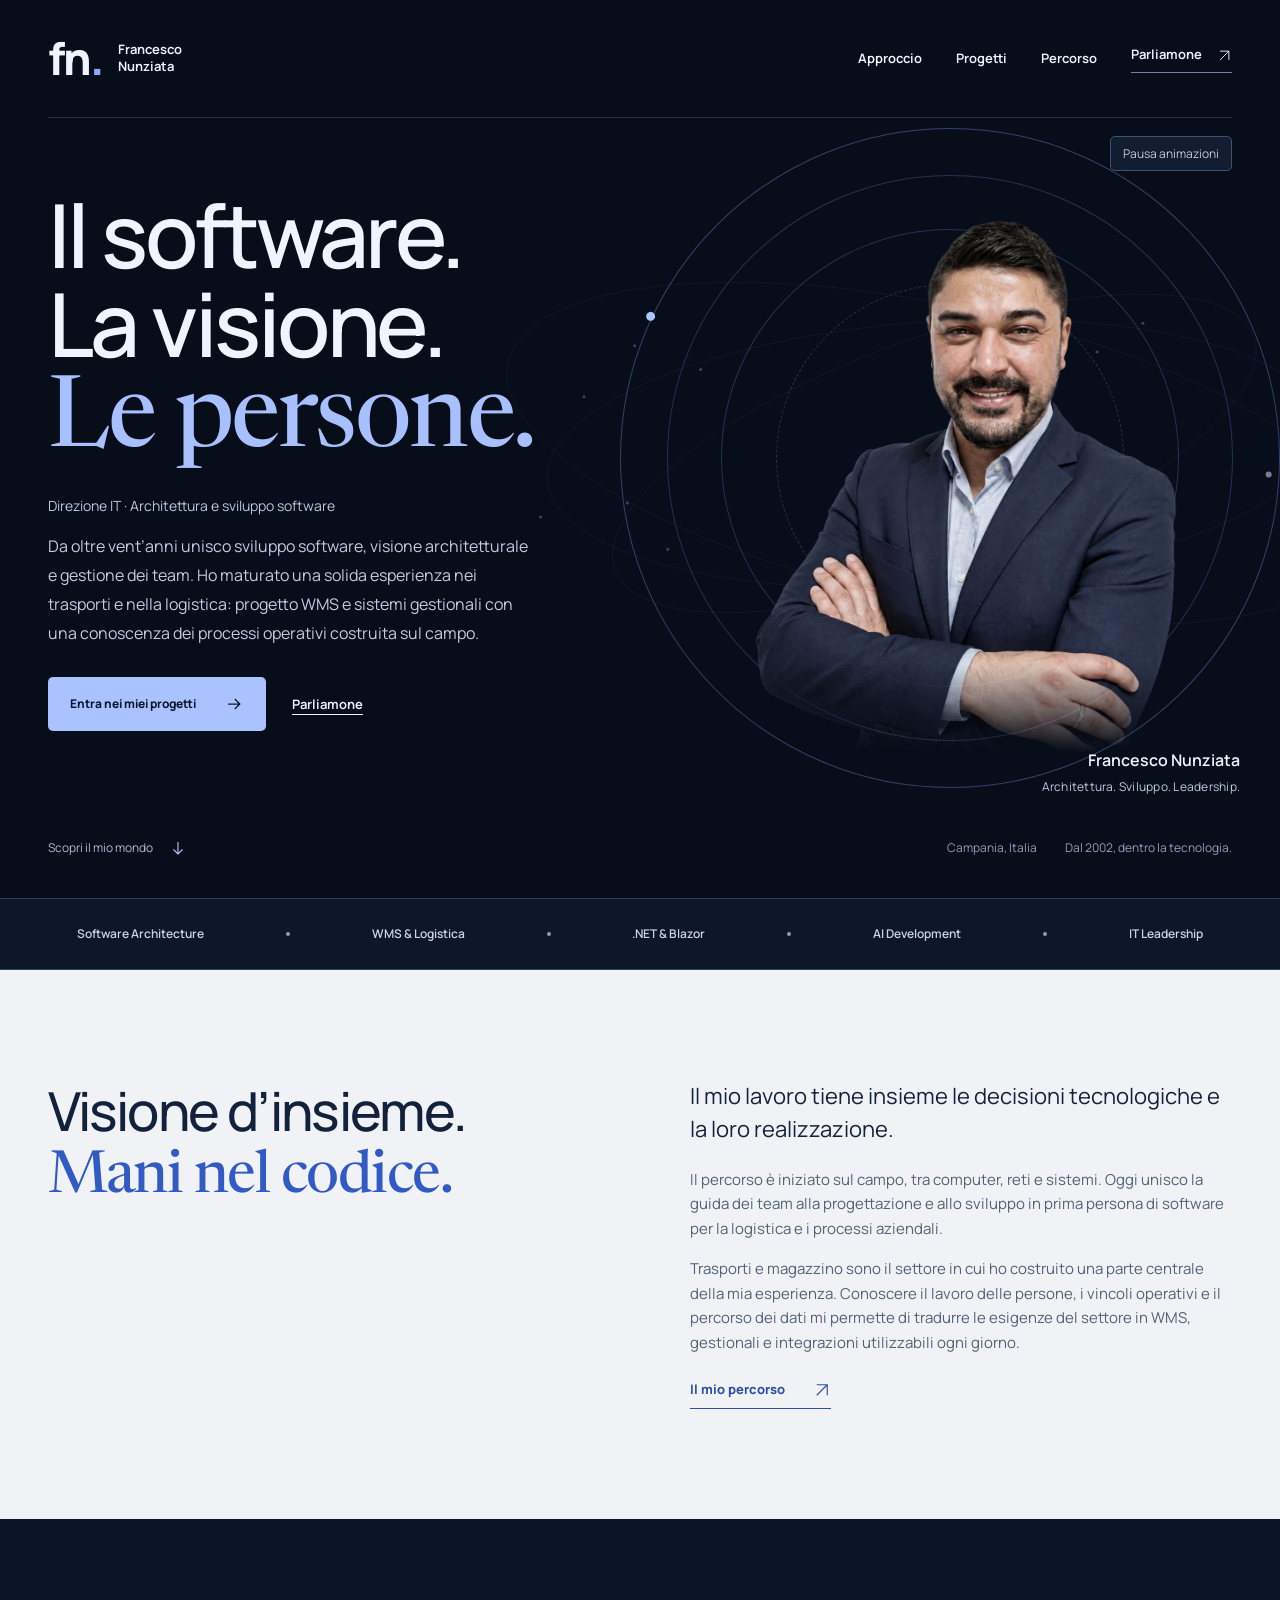
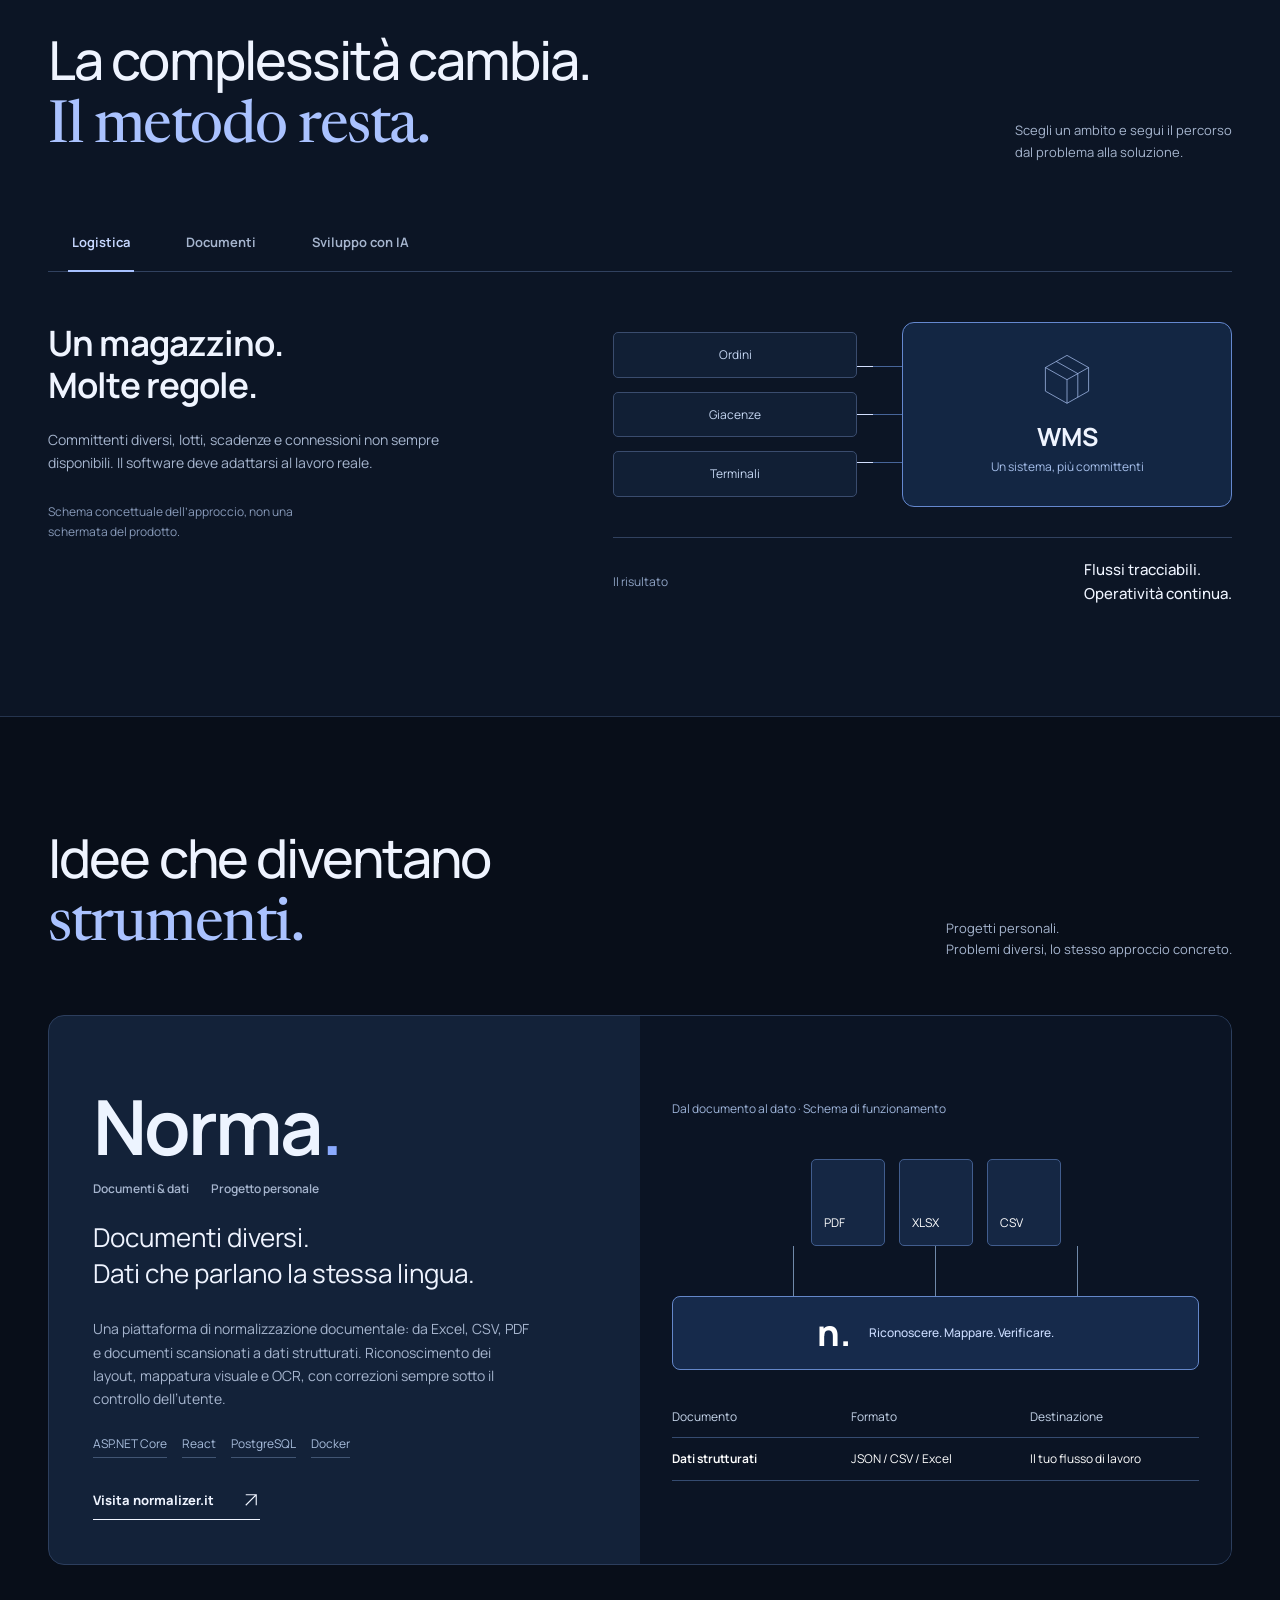
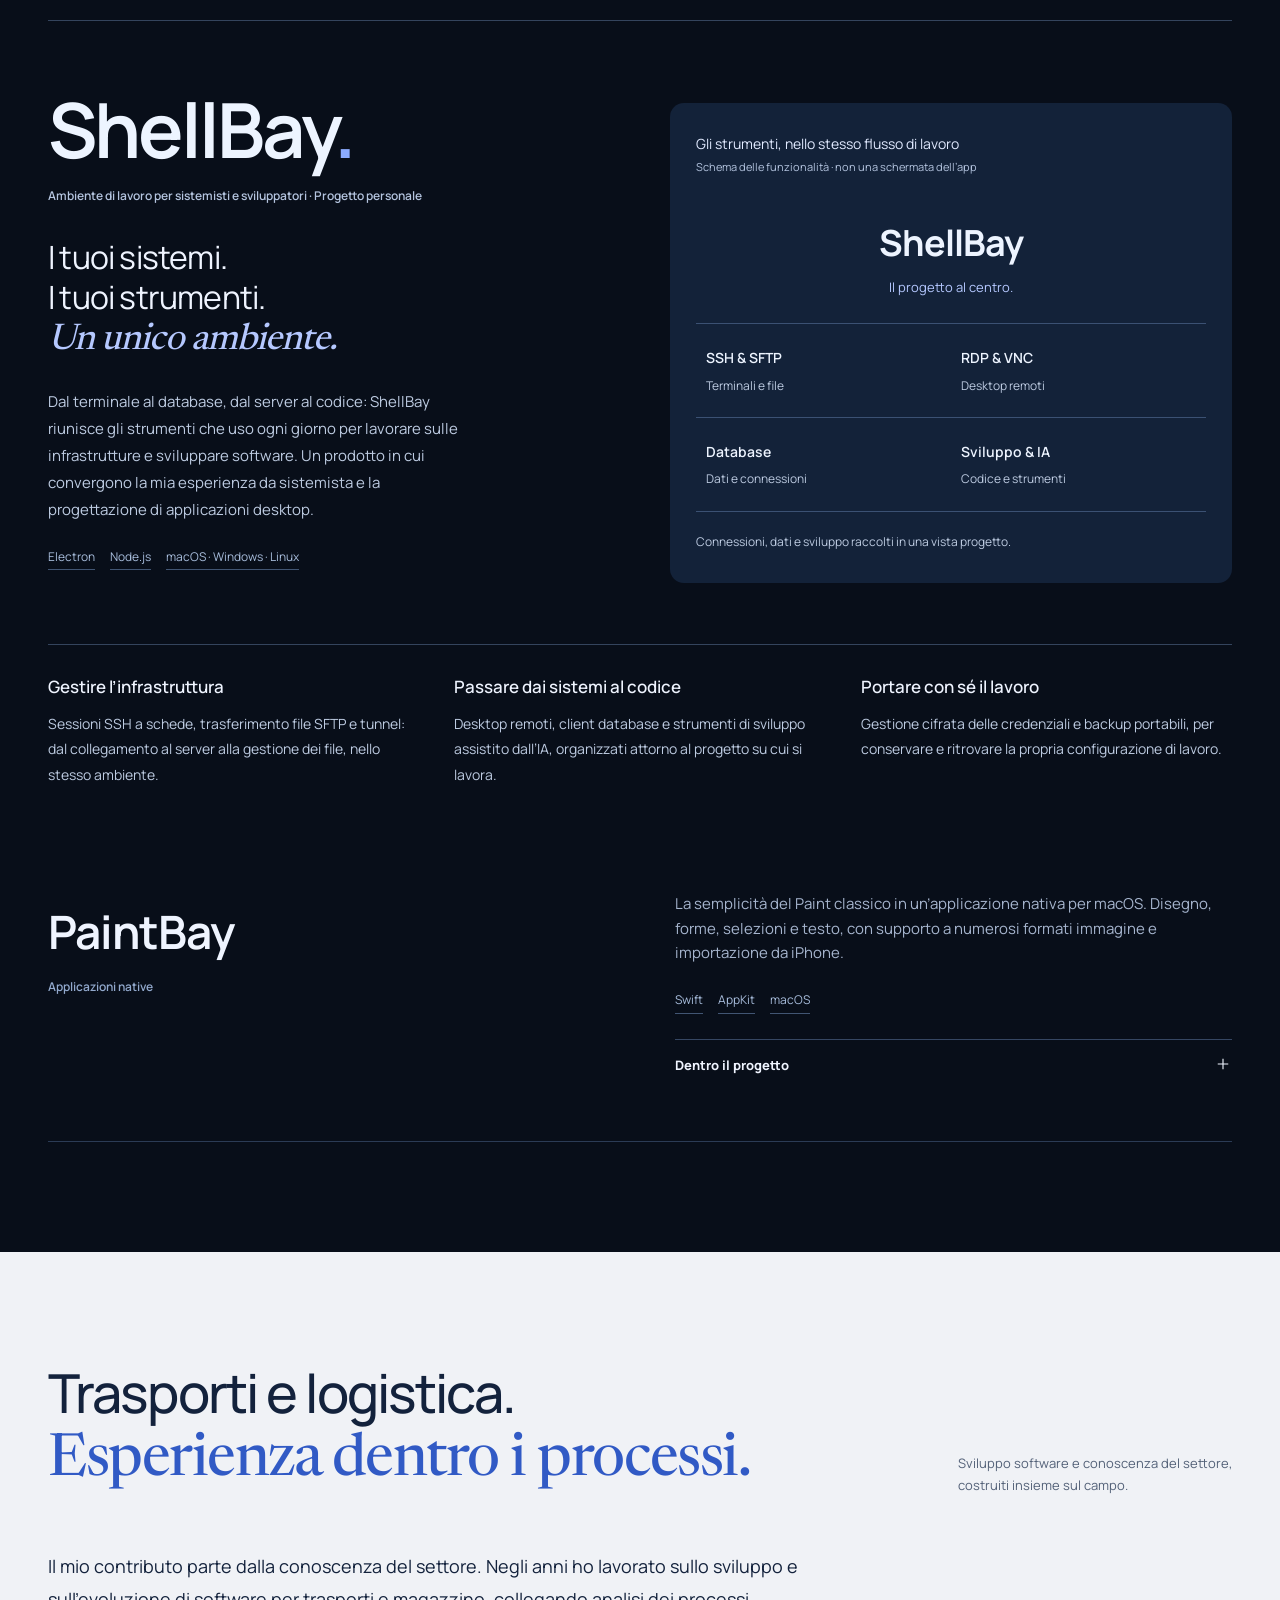
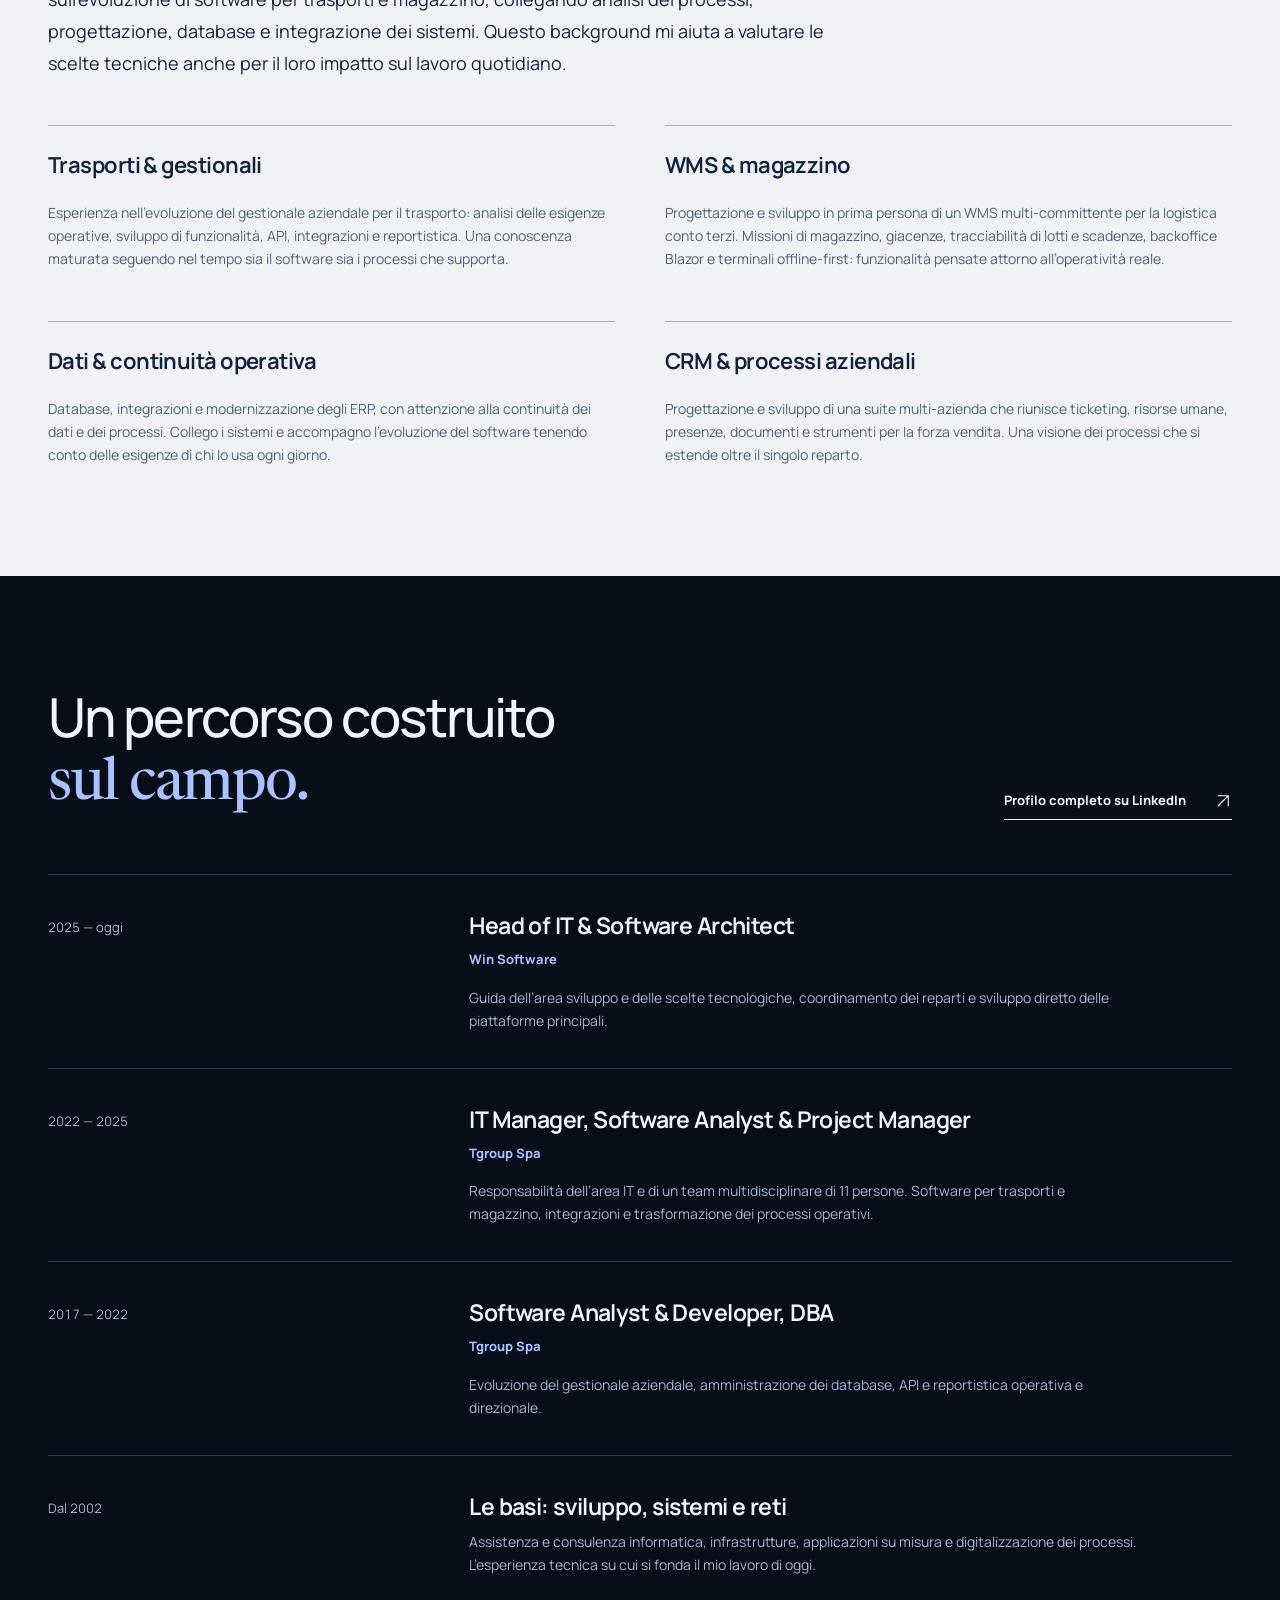
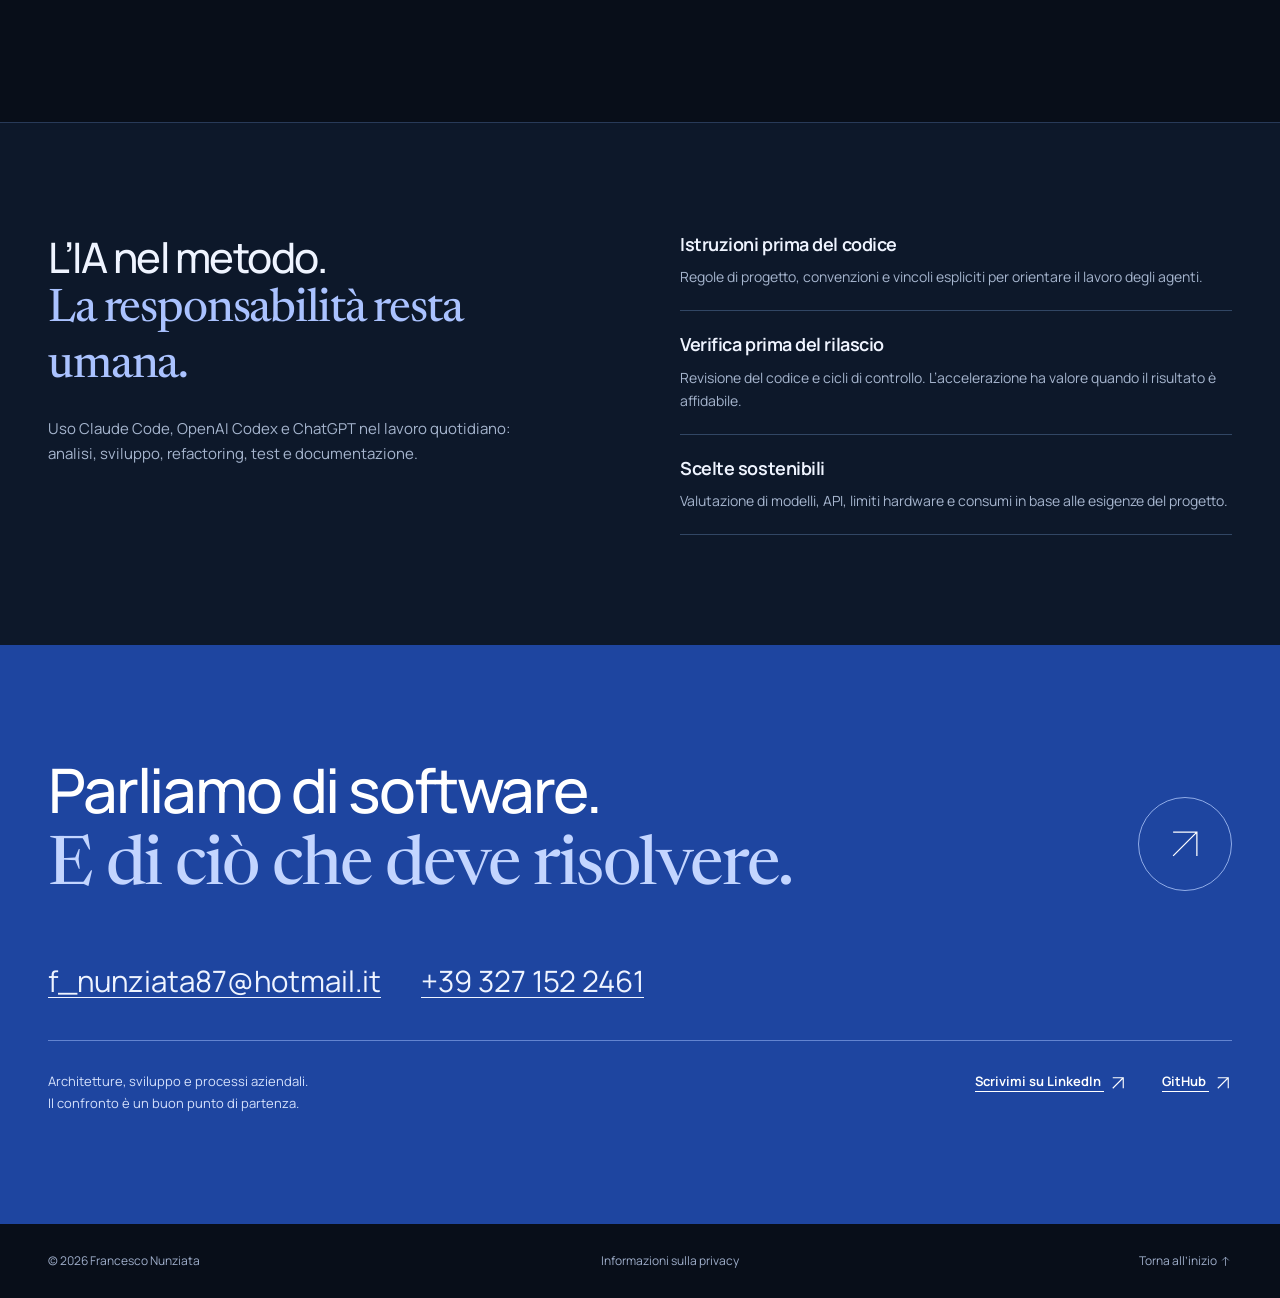
==== commit b6fd5f11: "Aggiorna portfolio: ShellBay, trasporti e WMS" ====
--- a/index.html
+++ b/index.html
@@ -28,7 +28,7 @@
     <section class="hero wrap" aria-labelledby="hero-title">
       <canvas id="architecture-canvas" aria-hidden="true"></canvas><button class="motion-toggle" type="button" aria-pressed="false">Pausa animazioni</button>
       <div class="hero-orbit" aria-hidden="true"><span></span><span></span><span></span></div>
-      <div class="hero-content"><h1 id="hero-title">Il software.<br>La visione.<br><em>Le persone.</em></h1><p class="hero-role">Head of IT & Software Architect</p><p class="hero-description">Sono Francesco Nunziata. Guido team e realizzo software che trasforma i processi aziendali.</p><div class="hero-actions"><a class="solid-link" href="#progetti">Entra nei miei progetti <svg viewBox="0 0 24 24" aria-hidden="true"><path d="M5 12h14m-6-6 6 6-6 6"/></svg></a><a href="#contatti" class="quiet-link">Parliamone</a></div></div>
+      <div class="hero-content"><h1 id="hero-title">Il software.<br>La visione.<br><em>Le persone.</em></h1><p class="hero-role">Direzione IT · Architettura e sviluppo software</p><p class="hero-description">Da oltre vent’anni unisco sviluppo software, visione architetturale e gestione dei team. Ho maturato una solida esperienza nei trasporti e nella logistica: progetto WMS e sistemi gestionali con una conoscenza dei processi operativi costruita sul campo.</p><div class="hero-actions"><a class="solid-link" href="#progetti">Entra nei miei progetti <svg viewBox="0 0 24 24" aria-hidden="true"><path d="M5 12h14m-6-6 6 6-6 6"/></svg></a><a href="#contatti" class="quiet-link">Parliamone</a></div></div>
       <figure class="portrait"><img src="francesco.webp" alt="Francesco Nunziata, Head of IT e Software Architect" width="1280" height="1254" fetchpriority="high"><figcaption><span>Francesco Nunziata</span><span>Architettura. Sviluppo. Leadership.</span></figcaption></figure>
       <a class="scroll-cue" href="#approccio"><span>Scopri il mio mondo</span><svg viewBox="0 0 24 24" aria-hidden="true"><path d="M12 4v16m-6-6 6 6 6-6"/></svg></a>
       <div class="hero-edge"><span>Campania, Italia</span><span>Dal 2002, dentro la tecnologia.</span></div>
@@ -37,7 +37,7 @@
 
     <section id="approccio" class="approach section" aria-labelledby="approach-title"><div class="wrap approach-grid">
       <h2 id="approach-title">Visione d’insieme.<br><em>Mani nel codice.</em></h2>
-      <div class="approach-copy"><p class="lead">Il mio lavoro tiene insieme le decisioni tecnologiche e la loro realizzazione.</p><p>Il percorso è iniziato sul campo, tra computer, reti e sistemi. Oggi guido l’area sviluppo di Win Software e continuo a progettare e sviluppare in prima persona software per la logistica e i processi aziendali.</p><p>WMS, CRM, integrazioni ed evoluzione degli ERP: parto dalle esigenze operative e le traduco in architetture, funzionalità e strumenti che le persone possano usare ogni giorno.</p><a class="text-link" href="#percorso">Il mio percorso <svg class="ui-icon" viewBox="0 0 24 24" aria-hidden="true"><path d="M5 19 19 5M5 5h14v14"/></svg></a></div>
+      <div class="approach-copy"><p class="lead">Il mio lavoro tiene insieme le decisioni tecnologiche e la loro realizzazione.</p><p>Il percorso è iniziato sul campo, tra computer, reti e sistemi. Oggi unisco la guida dei team alla progettazione e allo sviluppo in prima persona di software per la logistica e i processi aziendali.</p><p>Trasporti e magazzino sono il settore in cui ho costruito una parte centrale della mia esperienza. Conoscere il lavoro delle persone, i vincoli operativi e il percorso dei dati mi permette di tradurre le esigenze del settore in WMS, gestionali e integrazioni utilizzabili ogni giorno.</p><a class="text-link" href="#percorso">Il mio percorso <svg class="ui-icon" viewBox="0 0 24 24" aria-hidden="true"><path d="M5 19 19 5M5 5h14v14"/></svg></a></div>
     </div></section>
 
     <section class="lab section" aria-labelledby="lab-title"><div class="wrap"><div class="section-heading"><h2 id="lab-title">La complessità cambia.<br><em>Il metodo resta.</em></h2><p>Scegli un ambito e segui il percorso<br>dal problema alla soluzione.</p></div><div class="lab-tabs" role="tablist" aria-label="Ambiti di progettazione"><button id="tab-logistica" role="tab" aria-selected="true" aria-controls="lab-panel" data-scenario="logistica">Logistica</button><button id="tab-documenti" role="tab" aria-selected="false" aria-controls="lab-panel" data-scenario="documenti" tabindex="-1">Documenti</button><button id="tab-ia" role="tab" aria-selected="false" aria-controls="lab-panel" data-scenario="ia" tabindex="-1">Sviluppo con IA</button></div><div id="lab-panel" class="lab-panel" role="tabpanel" aria-labelledby="tab-logistica"><div class="lab-copy"><h3 id="scenario-title">Un magazzino.<br>Molte regole.</h3><p id="scenario-description">Committenti diversi, lotti, scadenze e connessioni non sempre disponibili. Il software deve adattarsi al lavoro reale.</p><p class="lab-caption">Schema concettuale dell’approccio, non una schermata del prodotto.</p></div><div class="system-map"><div class="map-inputs"><span id="input-one">Ordini</span><span id="input-two">Giacenze</span><span id="input-three">Terminali</span></div><div class="map-route" aria-hidden="true"><span></span><span></span><span></span></div><div class="map-core"><svg viewBox="0 0 80 80" aria-hidden="true"><path d="M40 5 72 23v35L40 76 8 58V23Z M8 23l32 18 32-18M40 41v35M24 14l32 18v35"/></svg><strong id="core-title">WMS</strong><span id="core-detail">Un sistema, più committenti</span></div><div class="map-result"><span>Il risultato</span><strong id="scenario-result">Flussi tracciabili.<br>Operatività continua.</strong></div></div></div></div></section>
@@ -48,14 +48,18 @@
         <div class="project-copy"><h3 id="norma-title">Norma<span class="title-dot">.</span></h3><div class="project-meta"><span>Documenti & dati</span><span>Progetto personale</span></div><p class="project-summary">Documenti diversi.<br>Dati che parlano la stessa lingua.</p><p>Una piattaforma di normalizzazione documentale: da Excel, CSV, PDF e documenti scansionati a dati strutturati. Riconoscimento dei layout, mappatura visuale e OCR, con correzioni sempre sotto il controllo dell’utente.</p><ul class="tags" aria-label="Tecnologie di Norma"><li>ASP.NET Core</li><li>React</li><li>PostgreSQL</li><li>Docker</li></ul><a class="text-link" href="https://normalizer.it" target="_blank" rel="noopener noreferrer">Visita normalizer.it <svg class="ui-icon" viewBox="0 0 24 24" aria-hidden="true"><path d="M5 19 19 5M5 5h14v14"/></svg></a></div>
         <figure class="norma-figure"><figcaption>Dal documento al dato · Schema di funzionamento</figcaption><div class="document-stack"><span>PDF</span><span>XLSX</span><span>CSV</span></div><div class="connector" aria-hidden="true"><span></span><span></span><span></span></div><div class="normalizer"><span class="n-mark" aria-hidden="true">n.</span><strong>Riconoscere. Mappare. Verificare.</strong></div><div class="output-data"><div><span>Documento</span><span>Formato</span><span>Destinazione</span></div><div><strong>Dati strutturati</strong><span>JSON / CSV / Excel</span><span>Il tuo flusso di lavoro</span></div></div></figure>
       </article>
-      <article class="project-row"><div class="project-row-title"><h3>ShellBay</h3><span class="project-meta">Strumenti per sviluppatori</span></div><div><p>Un ambiente di lavoro per sistemisti e sviluppatori. SSH, trasferimento file, desktop remoto e client database, con una vista progetto e integrazione con gli strumenti di sviluppo assistito dall’IA.</p><ul class="tags"><li>Electron</li><li>Node.js</li><li>macOS · Windows · Linux</li></ul><details><summary>Dentro il progetto <svg class="ui-icon" viewBox="0 0 24 24" aria-hidden="true"><path d="M12 5v14M5 12h14"/></svg></summary><p>Connessioni SSH a schede, SFTP, tunnel e desktop remoto RDP/VNC. Gestione cifrata delle credenziali e backup portabili. Un progetto che nasce dall’esigenza di riunire strumenti di lavoro usati ogni giorno.</p></details></div></article>
+      <article id="shellbay" class="shellbay-project" aria-labelledby="shellbay-title">
+        <div class="shellbay-intro"><h3 id="shellbay-title">ShellBay<span class="title-dot">.</span></h3><p class="project-meta">Ambiente di lavoro per sistemisti e sviluppatori · Progetto personale</p><p class="shellbay-statement">I tuoi sistemi.<br>I tuoi strumenti.<br><em>Un unico ambiente.</em></p><p>Dal terminale al database, dal server al codice: ShellBay riunisce gli strumenti che uso ogni giorno per lavorare sulle infrastrutture e sviluppare software. Un prodotto in cui convergono la mia esperienza da sistemista e la progettazione di applicazioni desktop.</p><ul class="tags" aria-label="Tecnologie di ShellBay"><li>Electron</li><li>Node.js</li><li>macOS · Windows · Linux</li></ul></div>
+        <figure class="shellbay-map"><figcaption>Gli strumenti, nello stesso flusso di lavoro<br><span>Schema delle funzionalità · non una schermata dell’app</span></figcaption><div class="shellbay-hub"><strong>ShellBay</strong><span>Il progetto al centro.</span></div><div class="shellbay-tools"><div><strong>SSH & SFTP</strong><span>Terminali e file</span></div><div><strong>RDP & VNC</strong><span>Desktop remoti</span></div><div><strong>Database</strong><span>Dati e connessioni</span></div><div><strong>Sviluppo & IA</strong><span>Codice e strumenti</span></div></div><p>Connessioni, dati e sviluppo raccolti in una vista progetto.</p></figure>
+        <div class="shellbay-capabilities"><div><h4>Gestire l’infrastruttura</h4><p>Sessioni SSH a schede, trasferimento file SFTP e tunnel: dal collegamento al server alla gestione dei file, nello stesso ambiente.</p></div><div><h4>Passare dai sistemi al codice</h4><p>Desktop remoti, client database e strumenti di sviluppo assistito dall’IA, organizzati attorno al progetto su cui si lavora.</p></div><div><h4>Portare con sé il lavoro</h4><p>Gestione cifrata delle credenziali e backup portabili, per conservare e ritrovare la propria configurazione di lavoro.</p></div></div>
+      </article>
       <article class="project-row"><div class="project-row-title"><h3>PaintBay</h3><span class="project-meta">Applicazioni native</span></div><div><p>La semplicità del Paint classico in un’applicazione nativa per macOS. Disegno, forme, selezioni e testo, con supporto a numerosi formati immagine e importazione da iPhone.</p><ul class="tags"><li>Swift</li><li>AppKit</li><li>macOS</li></ul><details><summary>Dentro il progetto <svg class="ui-icon" viewBox="0 0 24 24" aria-hidden="true"><path d="M12 5v14M5 12h14"/></svg></summary><p>Sviluppata senza librerie di terze parti. Pennelli, forme modificabili, zoom e annullamento multilivello, con un’interfaccia in italiano e inglese e integrazione con Continuity Camera.</p></details></div></article>
     </section>
 
-    <section class="business section" aria-labelledby="business-title"><div class="wrap"><div class="section-heading"><h2 id="business-title">La tecnologia incontra<br><em>l’operatività.</em></h2><p>Il mio ambito di lavoro:<br>logistica, trasporti e software gestionale.</p></div><div class="business-list"><article><h3>WMS & logistica</h3><p>Sviluppo di un WMS multi-committente per la logistica conto terzi: backoffice Blazor, terminali offline-first, missioni di magazzino e tracciabilità di lotti e scadenze.</p></article><article><h3>CRM & processi</h3><p>Progettazione e sviluppo di una suite multi-azienda che riunisce ticketing, risorse umane, presenze, documenti e strumenti per la forza vendita.</p></article><article><h3>ERP & integrazioni</h3><p>Modernizzazione di applicazioni desktop verso .NET, PostgreSQL e React. Integrazione dei sistemi e attenzione alla continuità dei dati e dei processi.</p></article></div></div></section>
+    <section id="trasporti-logistica" class="business section" aria-labelledby="business-title"><div class="wrap"><div class="section-heading"><h2 id="business-title">Trasporti e logistica.<br><em>Esperienza dentro i processi.</em></h2><p>Sviluppo software e conoscenza del settore,<br>costruiti insieme sul campo.</p></div><p class="sector-intro">Il mio contributo parte dalla conoscenza del settore. Negli anni ho lavorato sullo sviluppo e sull’evoluzione di software per trasporti e magazzino, collegando analisi dei processi, progettazione, database e integrazione dei sistemi. Questo background mi aiuta a valutare le scelte tecniche anche per il loro impatto sul lavoro quotidiano.</p><div class="business-list"><article><h3>Trasporti & gestionali</h3><p>Esperienza nell’evoluzione del gestionale aziendale per il trasporto: analisi delle esigenze operative, sviluppo di funzionalità, API, integrazioni e reportistica. Una conoscenza maturata seguendo nel tempo sia il software sia i processi che supporta.</p></article><article><h3>WMS & magazzino</h3><p>Progettazione e sviluppo in prima persona di un WMS multi-committente per la logistica conto terzi. Missioni di magazzino, giacenze, tracciabilità di lotti e scadenze, backoffice Blazor e terminali offline-first: funzionalità pensate attorno all’operatività reale.</p></article><article><h3>Dati & continuità operativa</h3><p>Database, integrazioni e modernizzazione degli ERP, con attenzione alla continuità dei dati e dei processi. Collego i sistemi e accompagno l’evoluzione del software tenendo conto delle esigenze di chi lo usa ogni giorno.</p></article><article><h3>CRM & processi aziendali</h3><p>Progettazione e sviluppo di una suite multi-azienda che riunisce ticketing, risorse umane, presenze, documenti e strumenti per la forza vendita. Una visione dei processi che si estende oltre il singolo reparto.</p></article></div></div></section>
 
     <section id="percorso" class="career section wrap" aria-labelledby="career-title"><div class="section-heading"><h2 id="career-title">Un percorso costruito<br><em>sul campo.</em></h2><a class="text-link" href="https://www.linkedin.com/in/francesco-nunziata/" target="_blank" rel="noopener noreferrer">Profilo completo su LinkedIn <svg class="ui-icon" viewBox="0 0 24 24" aria-hidden="true"><path d="M5 19 19 5M5 5h14v14"/></svg></a></div>
-      <ol class="timeline"><li><div class="timeline-date">2025 — oggi</div><div><h3>Head of IT & Software Architect</h3><p class="company">Win Software</p><p>Guida dell’area sviluppo e delle scelte tecnologiche, coordinamento dei reparti e sviluppo diretto delle piattaforme principali.</p></div></li><li><div class="timeline-date">2022 — 2025</div><div><h3>IT Manager, Software Analyst & Project Manager</h3><p class="company">Tgroup</p><p>Responsabilità dell’area IT e di un team multidisciplinare di 11 persone. Software per trasporti e magazzino, integrazioni e trasformazione dei processi operativi.</p></div></li><li><div class="timeline-date">2017 — 2022</div><div><h3>Software Analyst & Developer, DBA</h3><p class="company">Tgroup</p><p>Evoluzione del gestionale aziendale, amministrazione dei database, API e reportistica operativa e direzionale.</p></div></li><li><div class="timeline-date">Dal 2002</div><div><h3>Le basi: sviluppo, sistemi e reti</h3><p>Assistenza e consulenza informatica, infrastrutture, applicazioni su misura e digitalizzazione dei processi. L’esperienza tecnica su cui si fonda il mio lavoro di oggi.</p></div></li></ol>
+      <ol class="timeline"><li><div class="timeline-date">2025 — oggi</div><div><h3>Head of IT & Software Architect</h3><p class="company">Win Software</p><p>Guida dell’area sviluppo e delle scelte tecnologiche, coordinamento dei reparti e sviluppo diretto delle piattaforme principali.</p></div></li><li><div class="timeline-date">2022 — 2025</div><div><h3>IT Manager, Software Analyst & Project Manager</h3><p class="company">Tgroup Spa</p><p>Responsabilità dell’area IT e di un team multidisciplinare di 11 persone. Software per trasporti e magazzino, integrazioni e trasformazione dei processi operativi.</p></div></li><li><div class="timeline-date">2017 — 2022</div><div><h3>Software Analyst & Developer, DBA</h3><p class="company">Tgroup Spa</p><p>Evoluzione del gestionale aziendale, amministrazione dei database, API e reportistica operativa e direzionale.</p></div></li><li><div class="timeline-date">Dal 2002</div><div><h3>Le basi: sviluppo, sistemi e reti</h3><p>Assistenza e consulenza informatica, infrastrutture, applicazioni su misura e digitalizzazione dei processi. L’esperienza tecnica su cui si fonda il mio lavoro di oggi.</p></div></li></ol>
     </section>
 
     <section class="ai section" aria-labelledby="ai-title"><div class="wrap ai-grid"><div><h2 id="ai-title">L’IA nel metodo.<br><em>La responsabilità resta umana.</em></h2><p>Uso Claude Code, OpenAI Codex e ChatGPT nel lavoro quotidiano: analisi, sviluppo, refactoring, test e documentazione.</p></div><div class="ai-points"><article><h3>Istruzioni prima del codice</h3><p>Regole di progetto, convenzioni e vincoli espliciti per orientare il lavoro degli agenti.</p></article><article><h3>Verifica prima del rilascio</h3><p>Revisione del codice e cicli di controllo. L’accelerazione ha valore quando il risultato è affidabile.</p></article><article><h3>Scelte sostenibili</h3><p>Valutazione di modelli, API, limiti hardware e consumi in base alle esigenze del progetto.</p></article></div></div></section>
--- a/style.css
+++ b/style.css
@@ -23,3 +23,38 @@
 .skip{background:#2254bc;color:#fff}.skip:hover{color:#fff}
 
 .approach a:focus-visible,.business a:focus-visible{outline-color:#2254bc}.ui-icon{width:18px;height:18px;fill:none;stroke:currentColor;stroke-width:1.5;vertical-align:middle;flex-shrink:0}.nav-contact .ui-icon{margin-left:12px;width:15px;height:15px}.footer .ui-icon{width:13px;height:13px}.contact-bottom a .ui-icon{margin-left:5px}.project-copy .project-meta{margin:0 0 20px}.project-copy h3{margin-bottom:15px}.hero-role{margin-top:24px;margin-bottom:15px}.hero h1{margin-bottom:0}details[open] summary .ui-icon{transform:rotate(45deg)}summary .ui-icon{transition:transform .2s}.motion-toggle{position:absolute;z-index:4;right:48px;top:18px;background:#111d30;color:#bdcbe1;border:1px solid #3e5274;border-radius:5px;padding:8px 12px;cursor:pointer;font:12px var(--sans)}.motion-toggle:hover{background:#20334f}.animations-paused .map-route span:after{animation-play-state:paused}.hero-content{padding-top:12px}@media(max-width:600px){.motion-toggle{right:20px;top:auto;bottom:22px;font-size:11px;padding:7px 9px}.hero-role{font-size:12px;margin-top:17px}.hero-content{padding-top:0}.hero h1{margin-top:0}.hero-description{font-size:14px}.scroll-cue{font-size:11px;max-width:160px}.nav-contact .ui-icon{margin-left:4px}}
+
+/* Local refinement: introduction and portrait balance. */
+.hero-description{max-width:490px}
+.portrait{width:43.2%;max-width:560px;bottom:140px}
+@media(min-width:1500px){.portrait{bottom:140px}}
+@media(max-width:1000px){.portrait{width:48%;right:-10px;bottom:130px}.hero-description{max-width:390px}}
+@media(max-width:600px){.hero{min-height:0;padding-bottom:100px}.hero-description{max-width:100%}.portrait{position:relative;width:82%;max-width:390px;right:auto;bottom:auto;margin:28px auto 0}.hero-orbit{top:570px}.portrait figcaption{right:10px;bottom:20px}}
+
+/* Keep the portrait signature clear of the hands and jacket. */
+.portrait figcaption{right:20px;bottom:-38px;gap:6px;line-height:1.5;color:#bdcbe1}
+.portrait figcaption span:first-child{font-size:16px;font-weight:600;color:#f2f5ff}
+.portrait figcaption span:last-child{font-size:12px;letter-spacing:.02em}
+@media(max-width:600px){.portrait figcaption{right:0;left:0;bottom:-38px;align-items:center;text-align:center}.portrait figcaption span:first-child{font-size:15px}.portrait figcaption span:last-child{font-size:11px}}
+
+/* ShellBay: a full project story alongside Norma. */
+.shellbay-project{display:grid;grid-template-columns:1fr 1fr;gap:50px 60px;padding:70px 0 55px;margin-top:55px;border-top:1px solid #34445d;scroll-margin-top:35px}
+.shellbay-intro h3{font-size:76px;font-weight:650;letter-spacing:-.04em;line-height:1;margin:0 0 18px;color:#edf4ff}
+.shellbay-intro .project-meta{font-size:12px;line-height:1.8;color:#b4c4df;margin:0 0 30px}
+.shellbay-statement{font-size:32px;line-height:1.25;letter-spacing:-.025em;margin:0 0 24px}
+.shellbay-statement em{font-family:var(--serif);font-style:italic;color:#b5c8ff;font-size:1.15em}
+.shellbay-intro>p:not(.project-meta):not(.shellbay-statement){font-size:15px;line-height:1.8;color:#bdcbe1;max-width:48ch}
+.shellbay-map{margin:0;align-self:center;padding:30px 26px;background:#132239;border-radius:14px;color:#edf4ff}
+.shellbay-map figcaption{font-size:14px;line-height:1.6;color:#e1eaff}.shellbay-map figcaption span{font-size:11px;color:#b4c4df}
+.shellbay-hub{display:flex;flex-direction:column;align-items:center;gap:5px;padding:35px 0 25px}.shellbay-hub strong{font-size:36px;letter-spacing:-.03em}.shellbay-hub>span{font-size:13px;color:#b5c8ff}
+.shellbay-tools{display:grid;grid-template-columns:1fr 1fr;border-top:1px solid #3b5173;border-bottom:1px solid #3b5173}
+.shellbay-tools>div{padding:22px 10px;display:flex;flex-direction:column;gap:6px}.shellbay-tools>div:nth-child(-n+2){border-bottom:1px solid #3b5173}.shellbay-tools strong{font-size:14px;font-weight:600}.shellbay-tools span{font-size:12px;color:#bdcbe1}.shellbay-map>p{font-size:12px;line-height:1.7;color:#bdcbe1;margin:20px 0 0}
+.shellbay-capabilities{grid-column:1/-1;display:grid;grid-template-columns:repeat(3,1fr);gap:35px;padding-top:30px;border-top:1px solid #34445d}.shellbay-capabilities h4{font-size:17px;font-weight:550;line-height:1.4;margin:0 0 12px}.shellbay-capabilities p{font-size:14px;line-height:1.8;color:#bdcbe1;margin:0}
+@media(max-width:1000px){.shellbay-project{gap:35px}.shellbay-intro h3{font-size:60px}.shellbay-statement{font-size:28px}.shellbay-map{padding:24px 18px}.shellbay-capabilities{gap:22px}}
+@media(max-width:600px){.shellbay-project{grid-template-columns:1fr;margin-top:40px;padding:45px 0;gap:30px}.shellbay-intro h3{font-size:58px}.shellbay-statement{font-size:30px}.shellbay-capabilities{grid-template-columns:1fr;gap:25px}.shellbay-intro>p:not(.project-meta):not(.shellbay-statement){font-size:14px}.shellbay-map{padding:25px 20px}}
+
+.sector-intro{max-width:72ch;font-size:18px;line-height:1.8;margin:0 0 45px;color:inherit}
+@media(max-width:600px){.sector-intro{font-size:16px;margin-bottom:30px}}
+
+.business-list{grid-template-columns:repeat(2,minmax(0,1fr))}
+@media(max-width:600px){.business-list{grid-template-columns:1fr}}
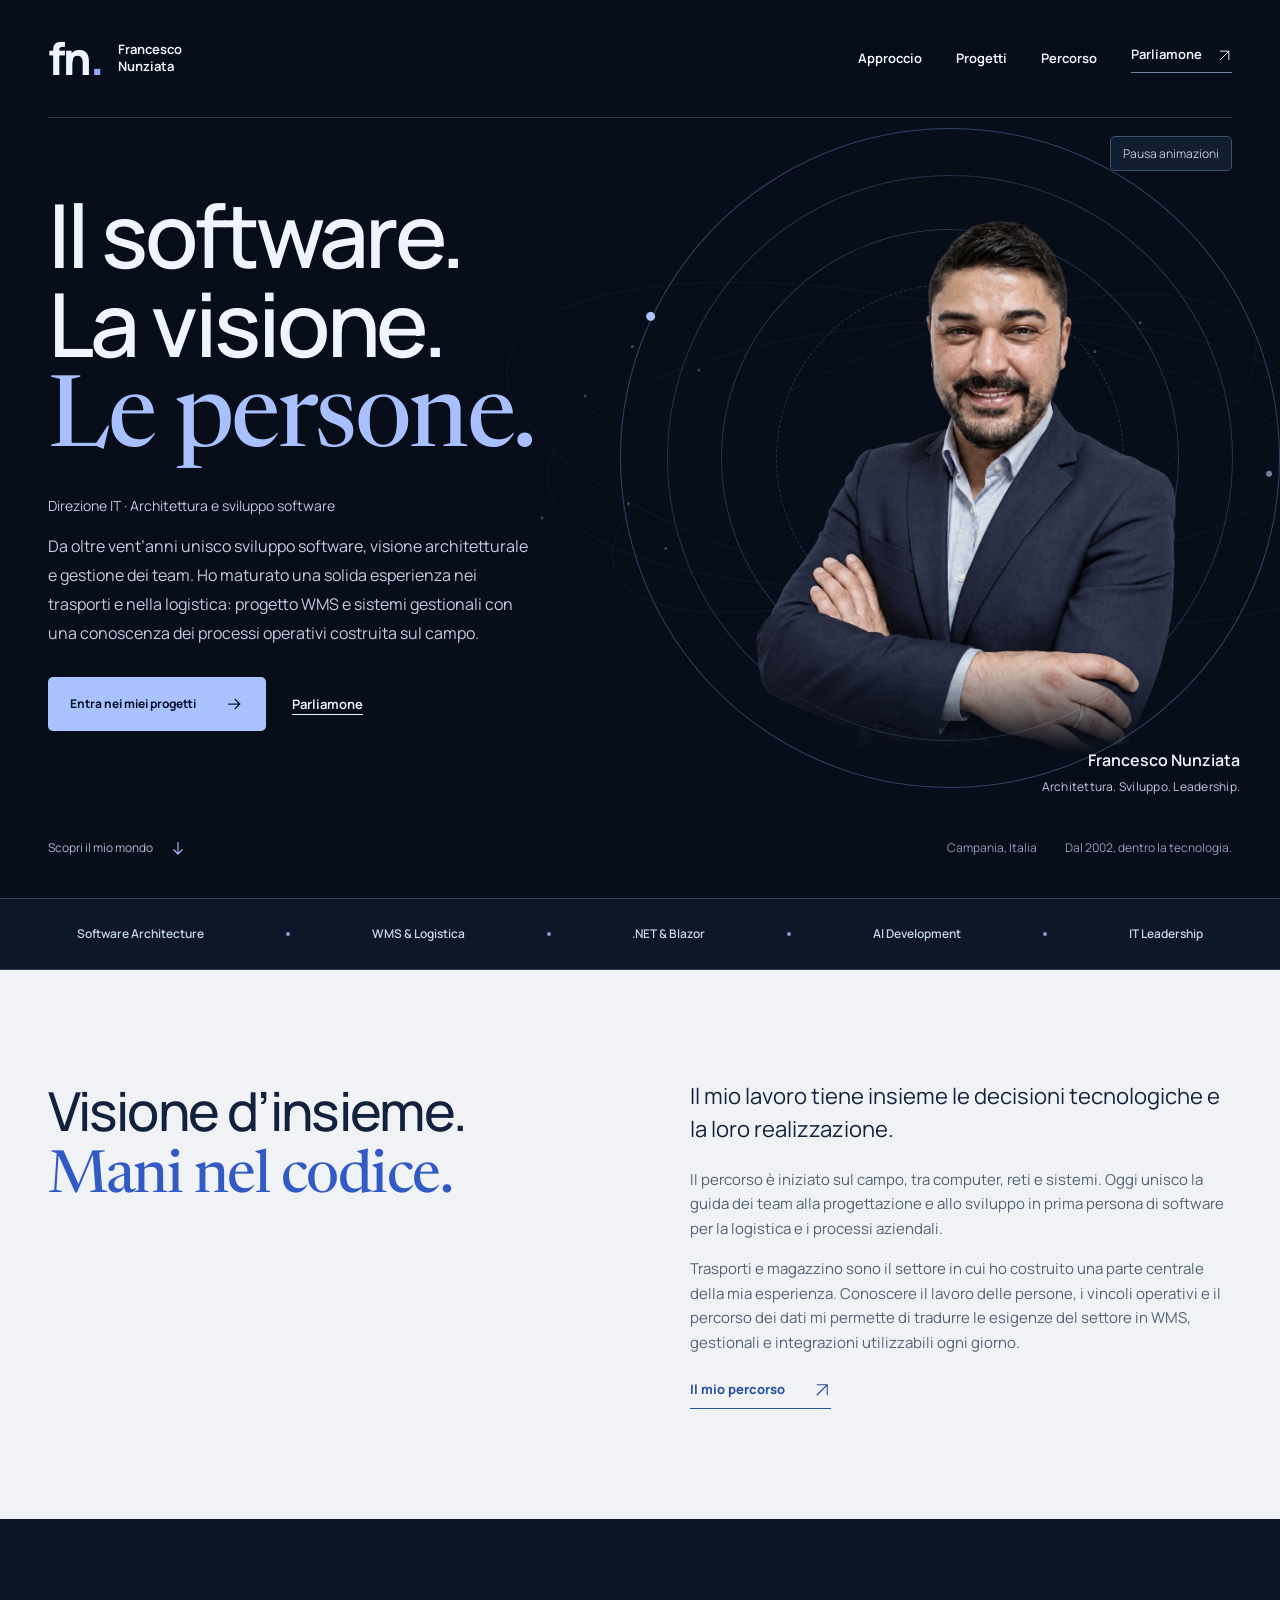
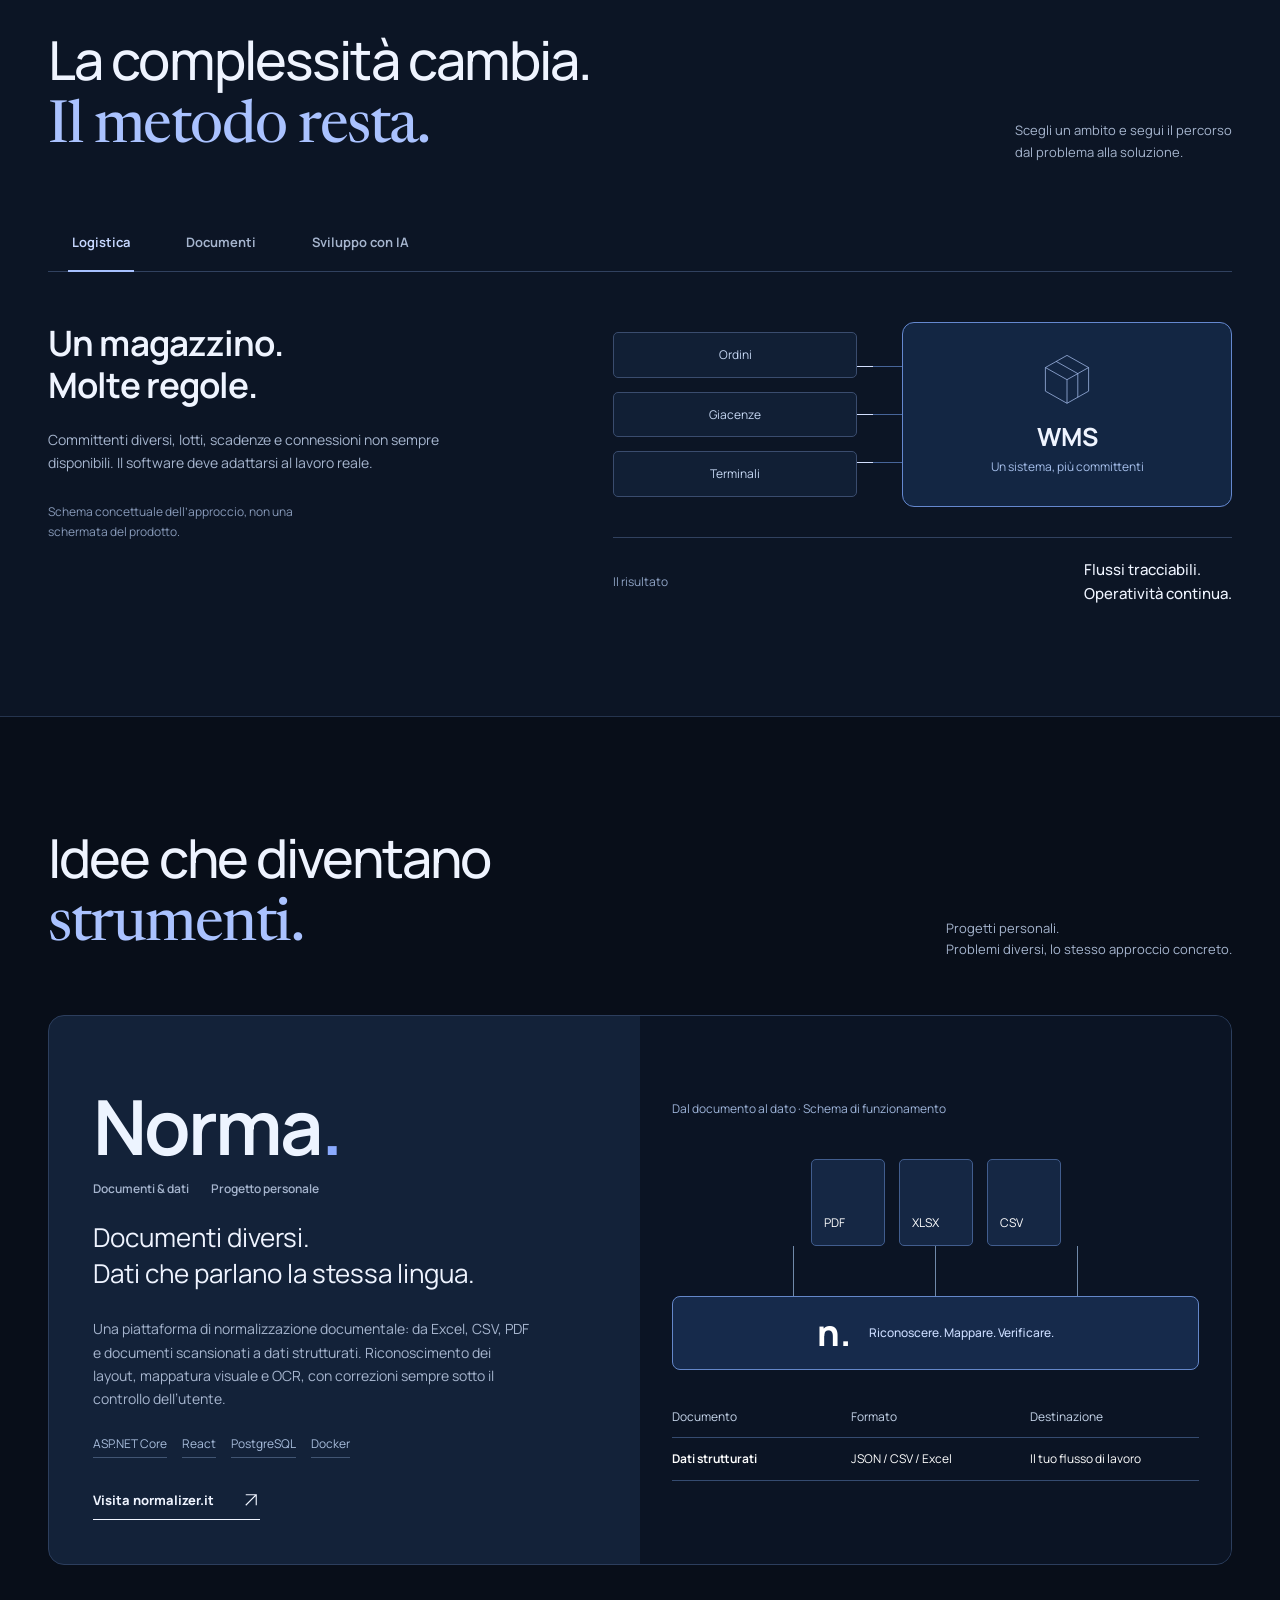
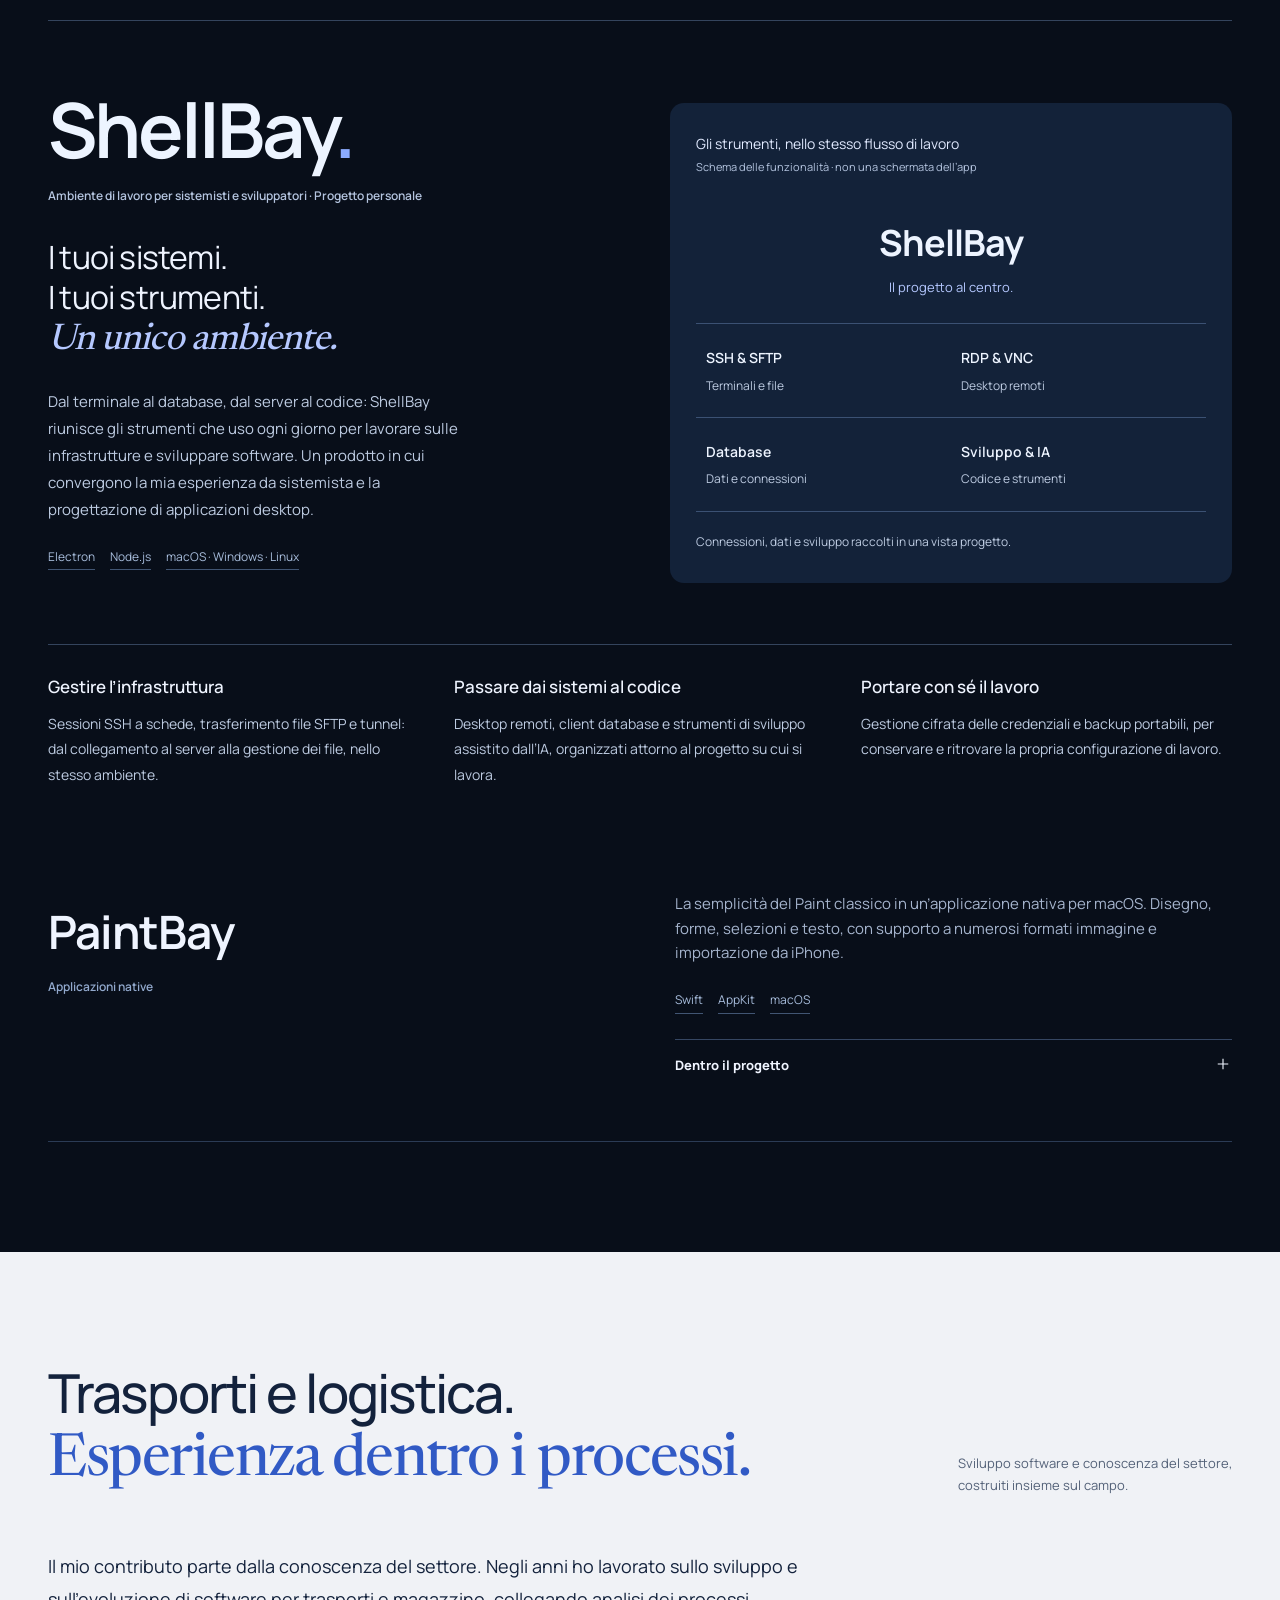
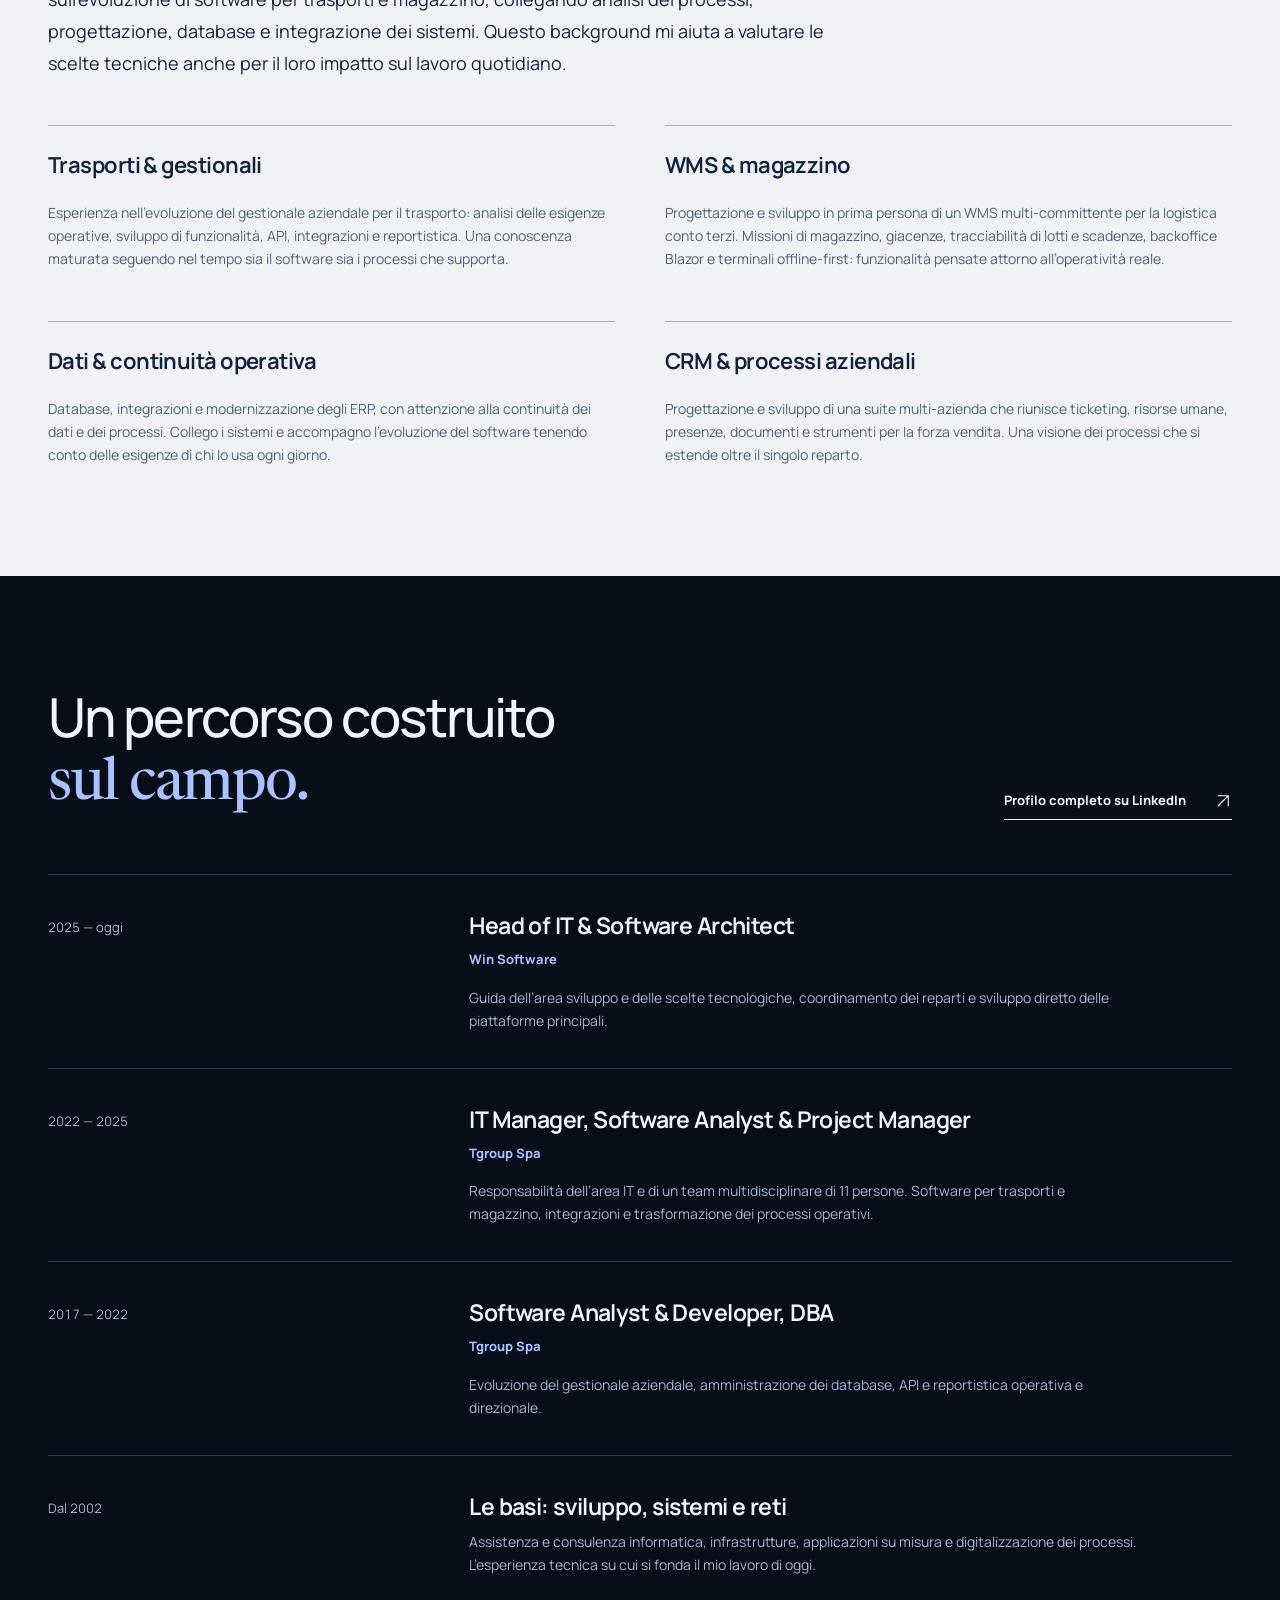
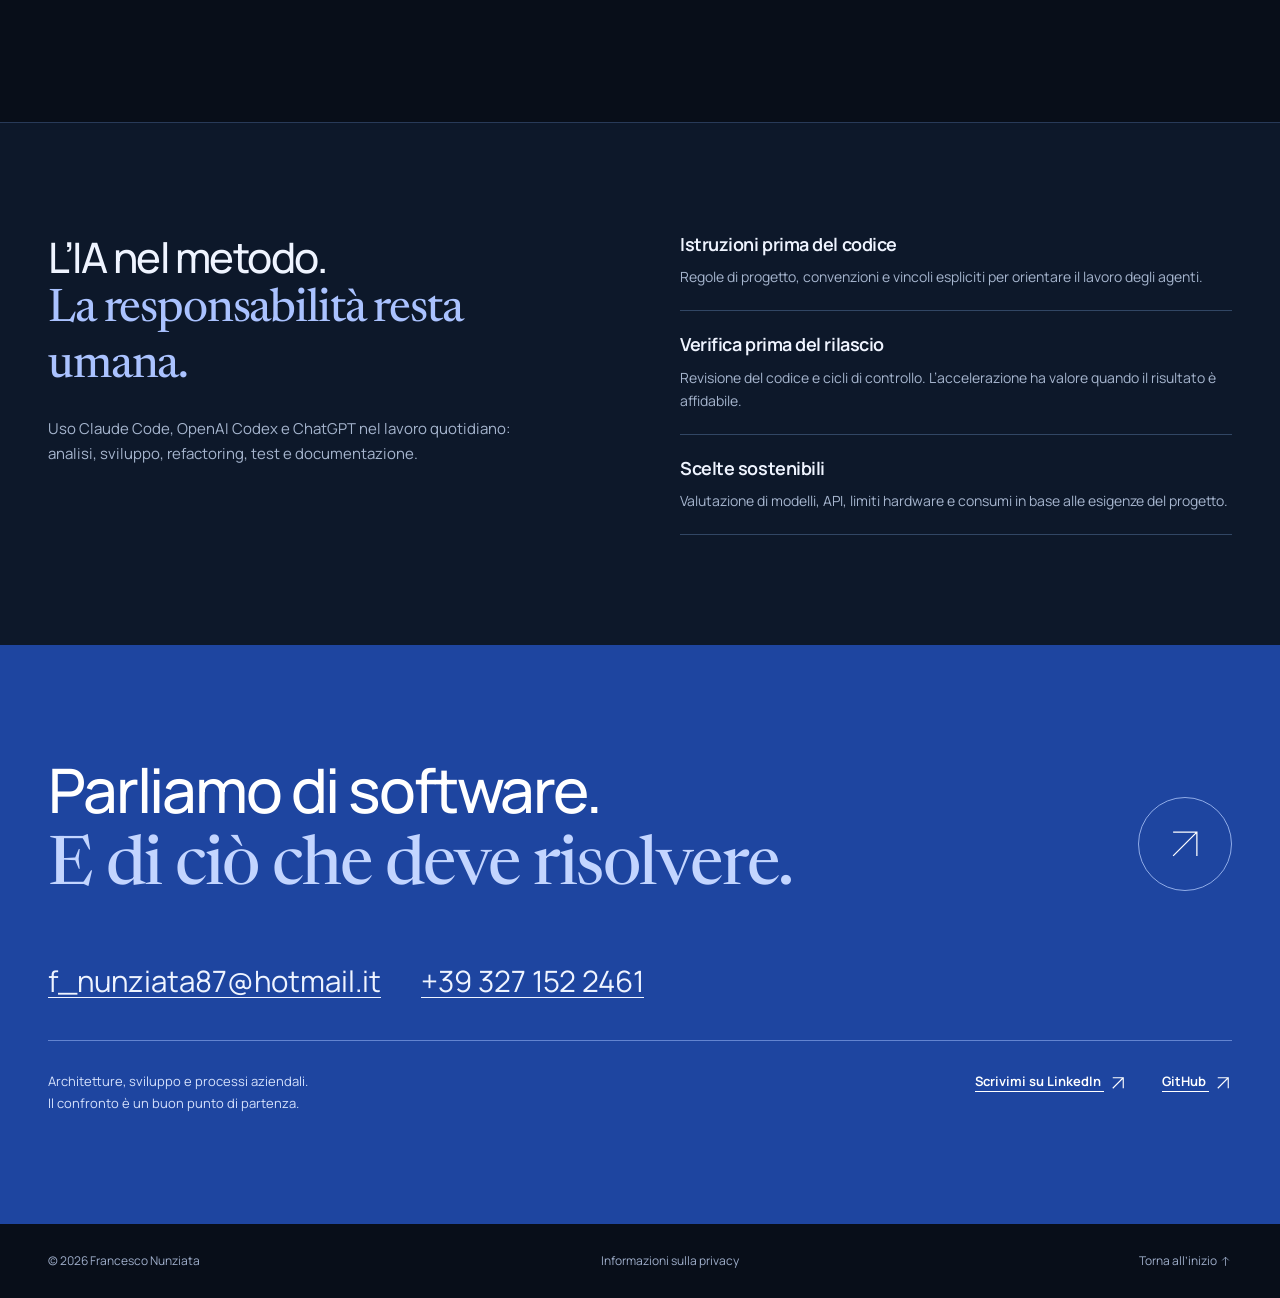
==== commit 113ad8d4: "Carica subito la grafica aggiornata del portfolio" ====
--- a/index.html
+++ b/index.html
@@ -14,7 +14,7 @@
   <link rel="canonical" href="https://militralian.github.io/">
   <link rel="icon" href="favicon.svg" type="image/svg+xml">
   <link rel="preload" href="manrope.ttf" as="font" type="font/ttf" crossorigin>
-  <link rel="stylesheet" href="style.css">
+  <link rel="stylesheet" href="style.css?v=20261101">
   <script src="script.js" defer></script>
   <script type="application/ld+json">{"@context":"https://schema.org","@type":"Person","name":"Francesco Nunziata","jobTitle":"Head of IT e Software Architect","url":"https://militralian.github.io/","sameAs":["https://www.linkedin.com/in/francesco-nunziata/","https://github.com/militralian"],"knowsAbout":["Software Architecture","IT Management","C#",".NET","Blazor","PostgreSQL","WMS","ERP","CRM"]}</script>
 </head>
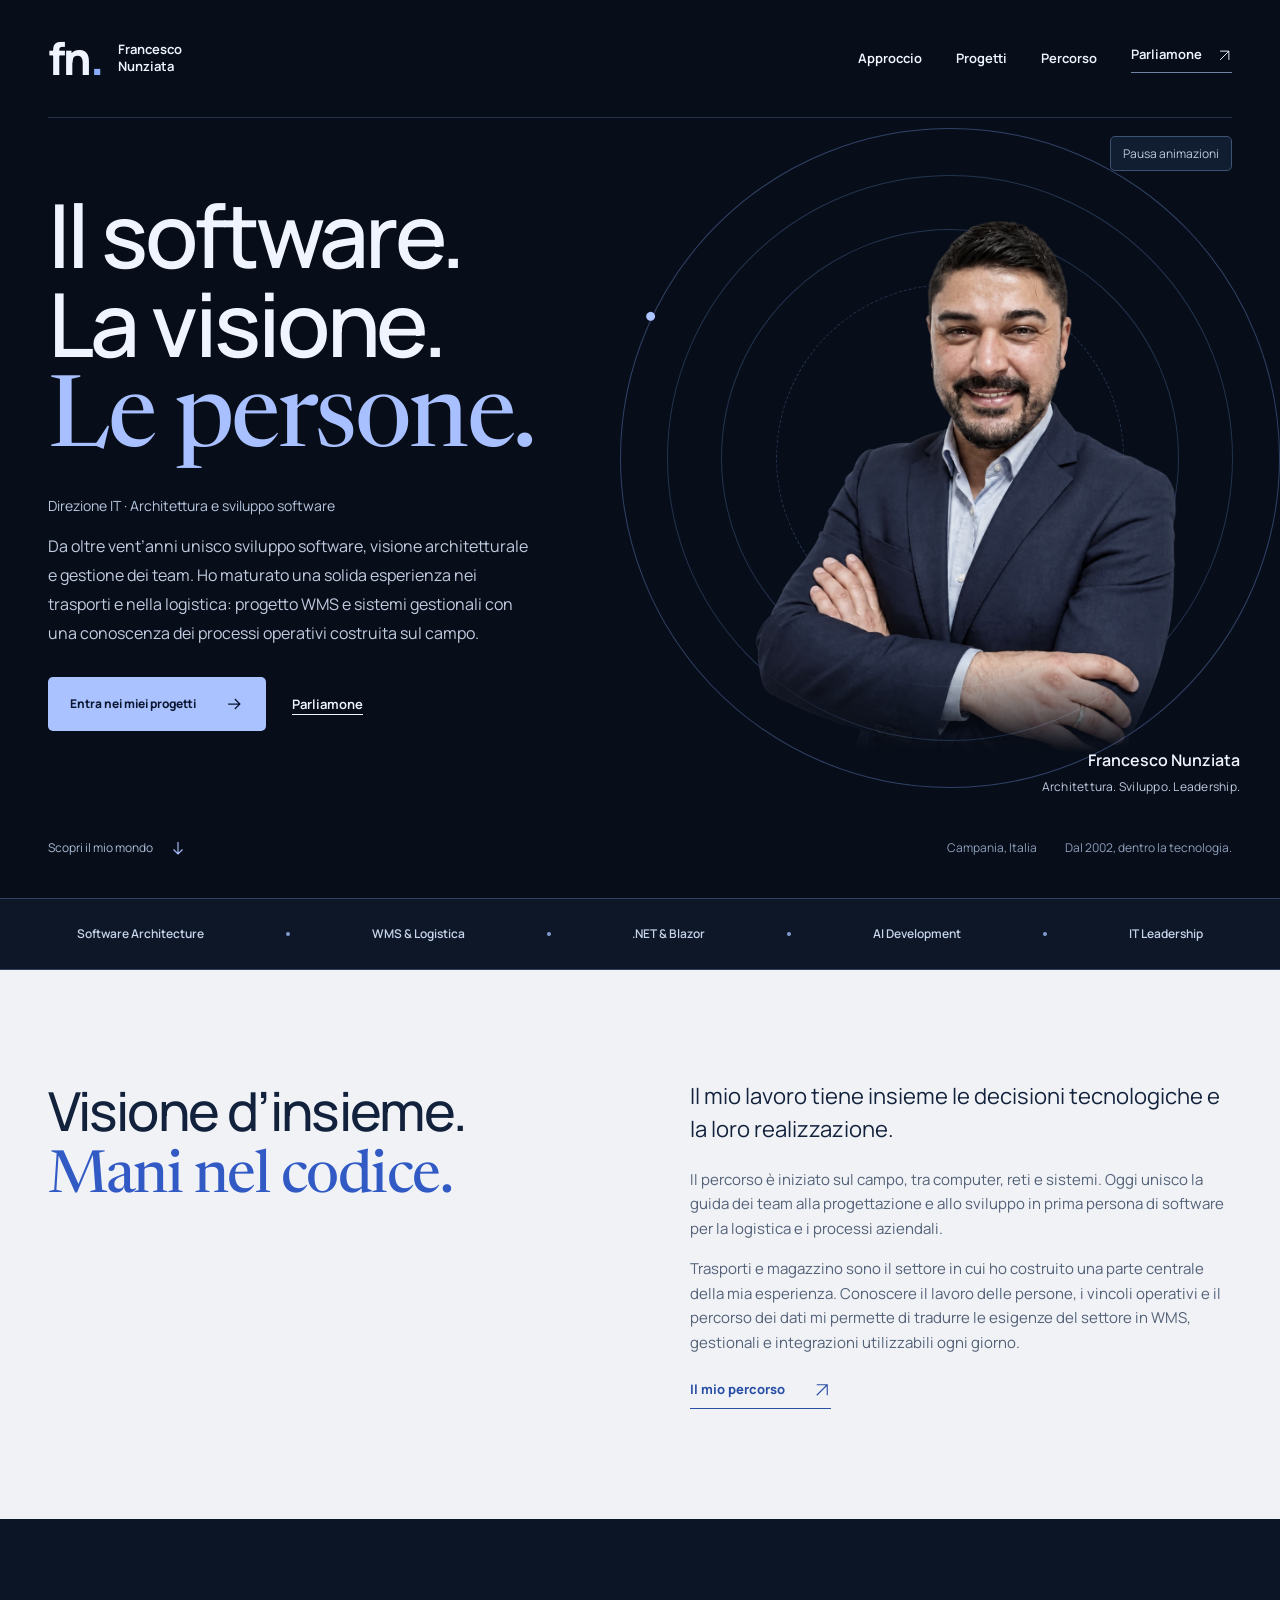
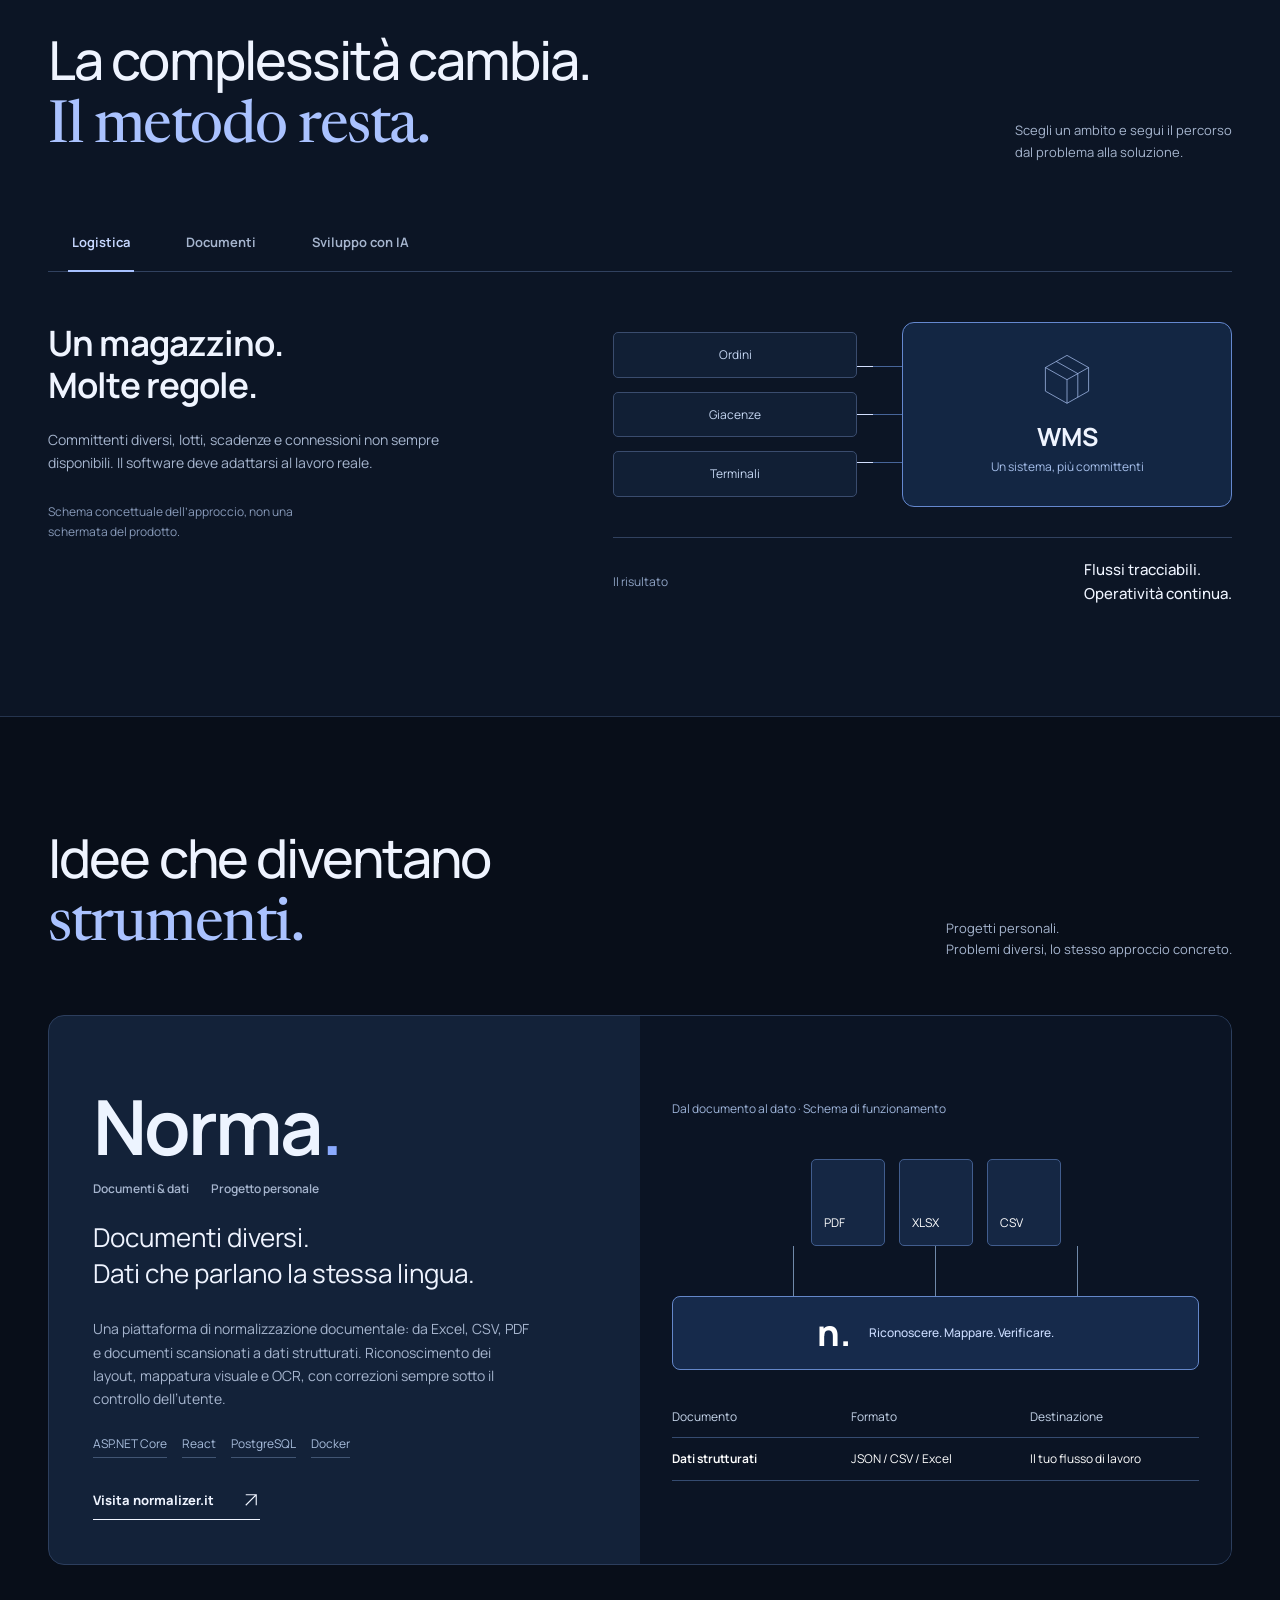
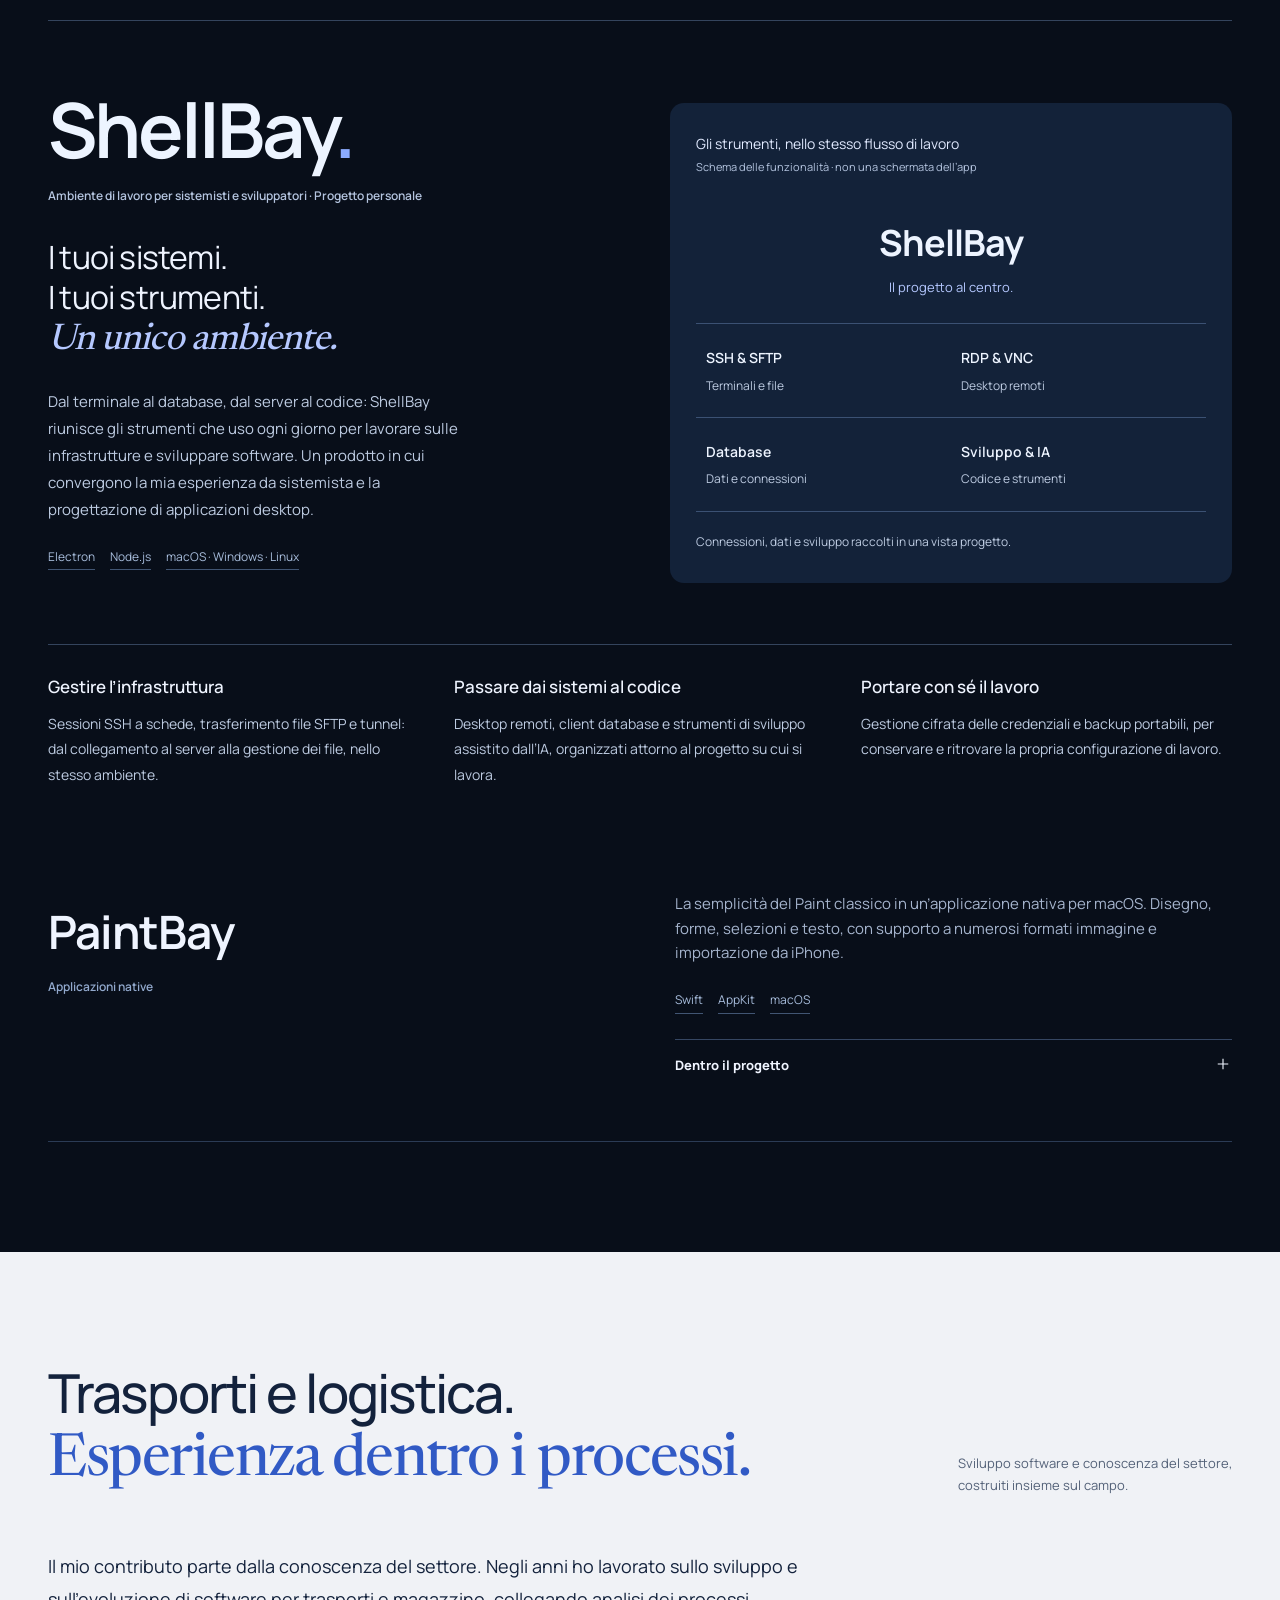
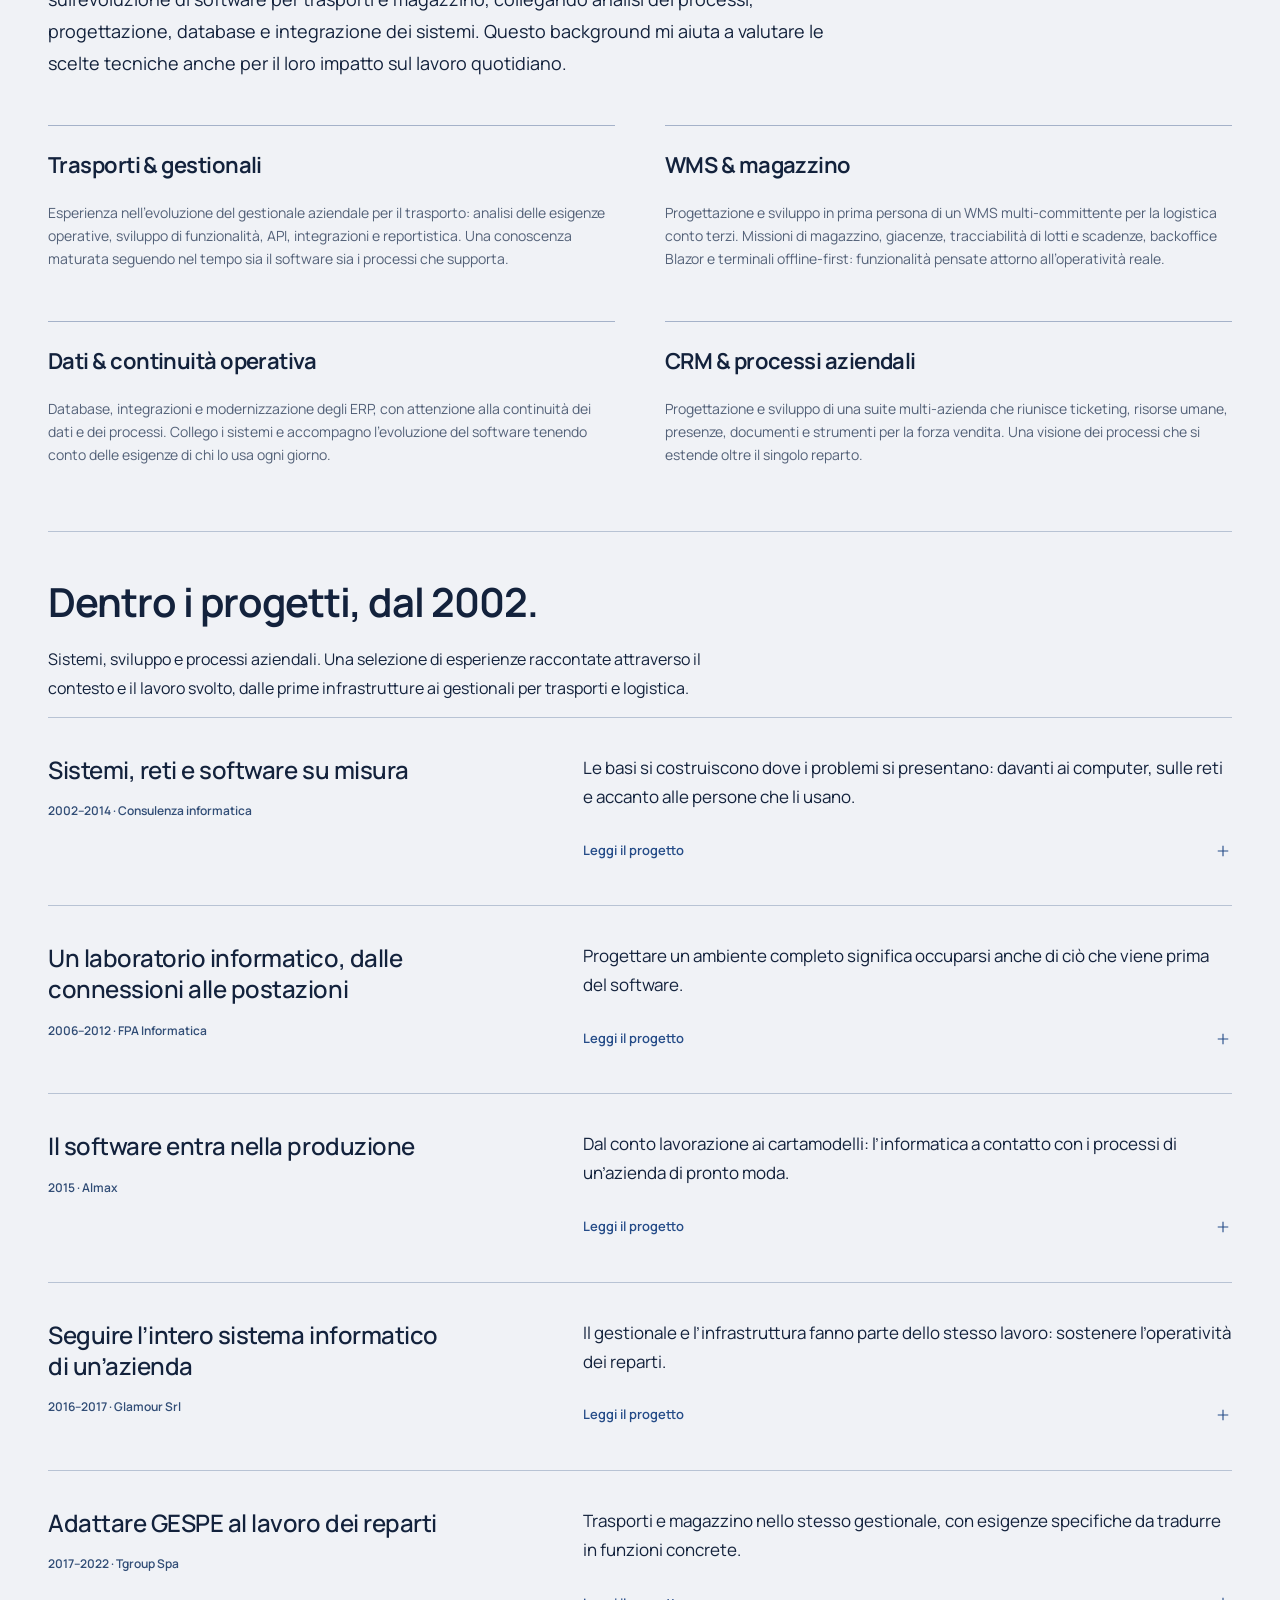
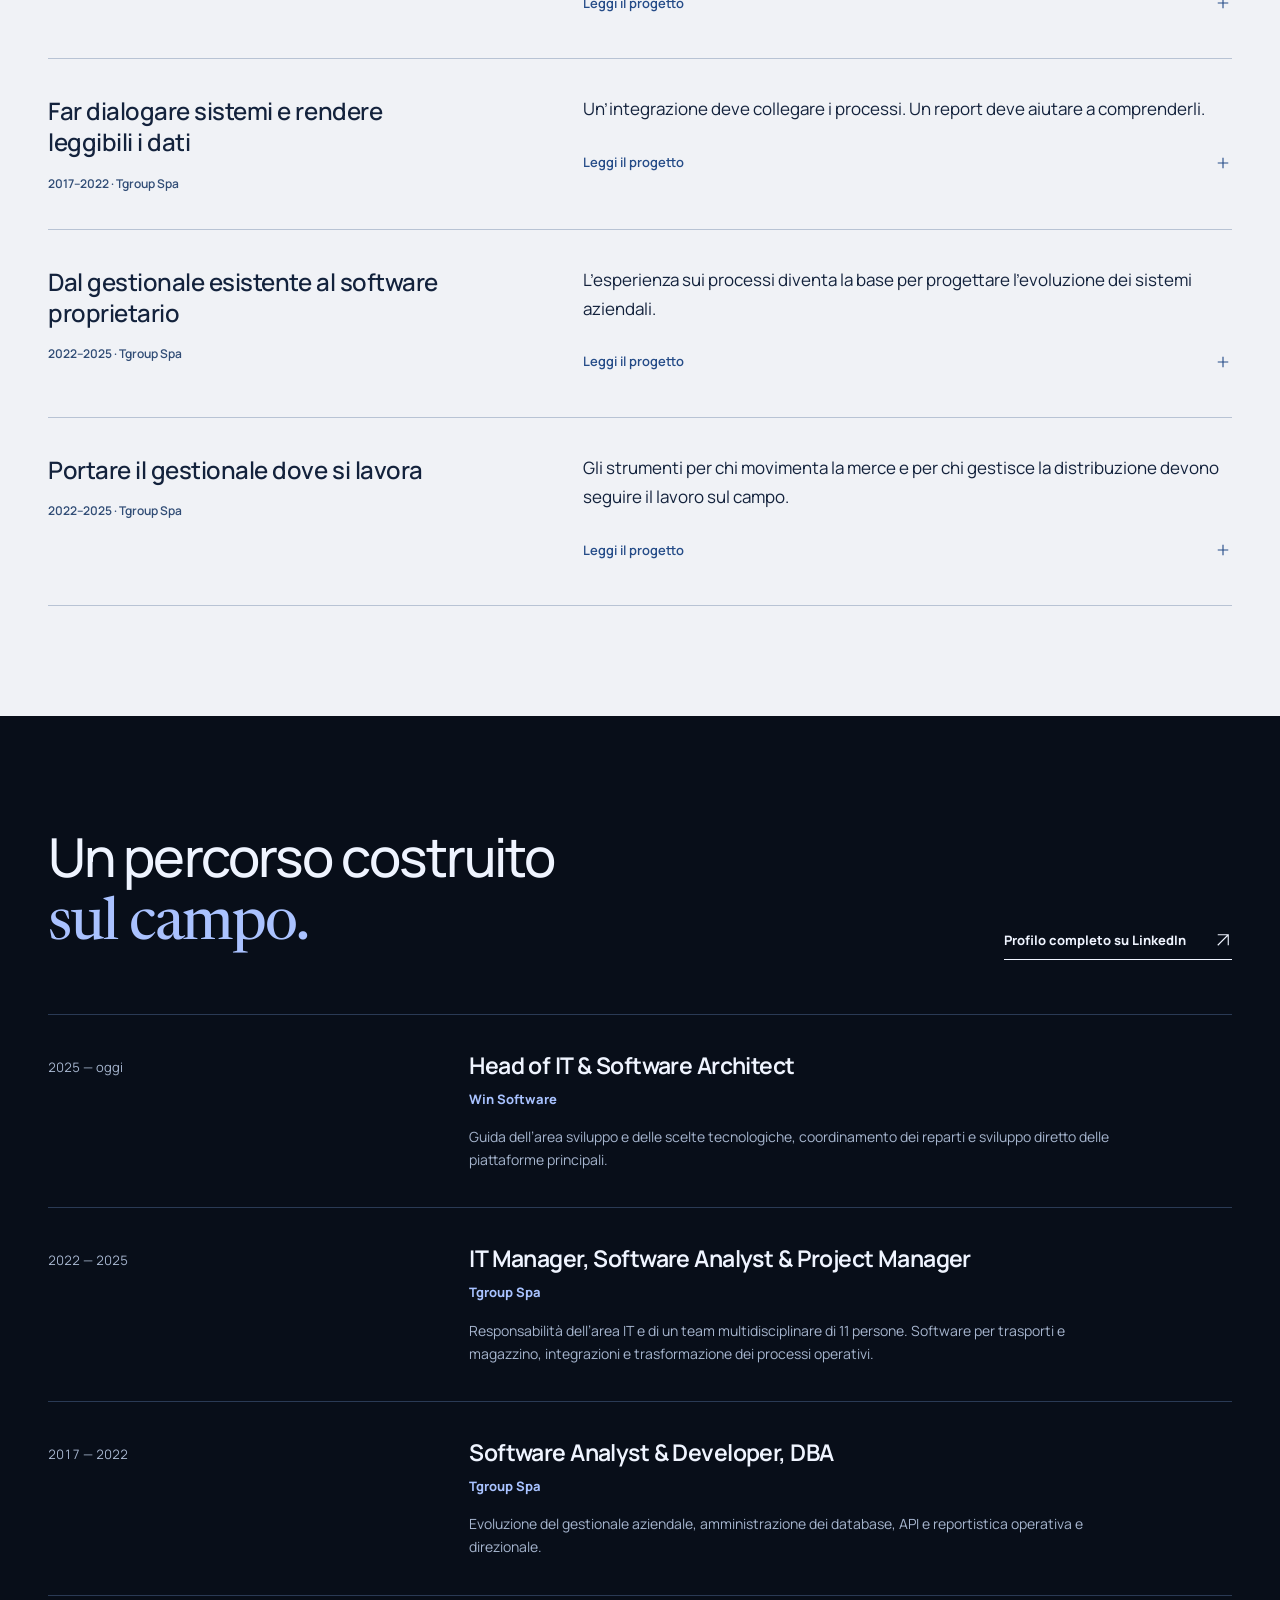
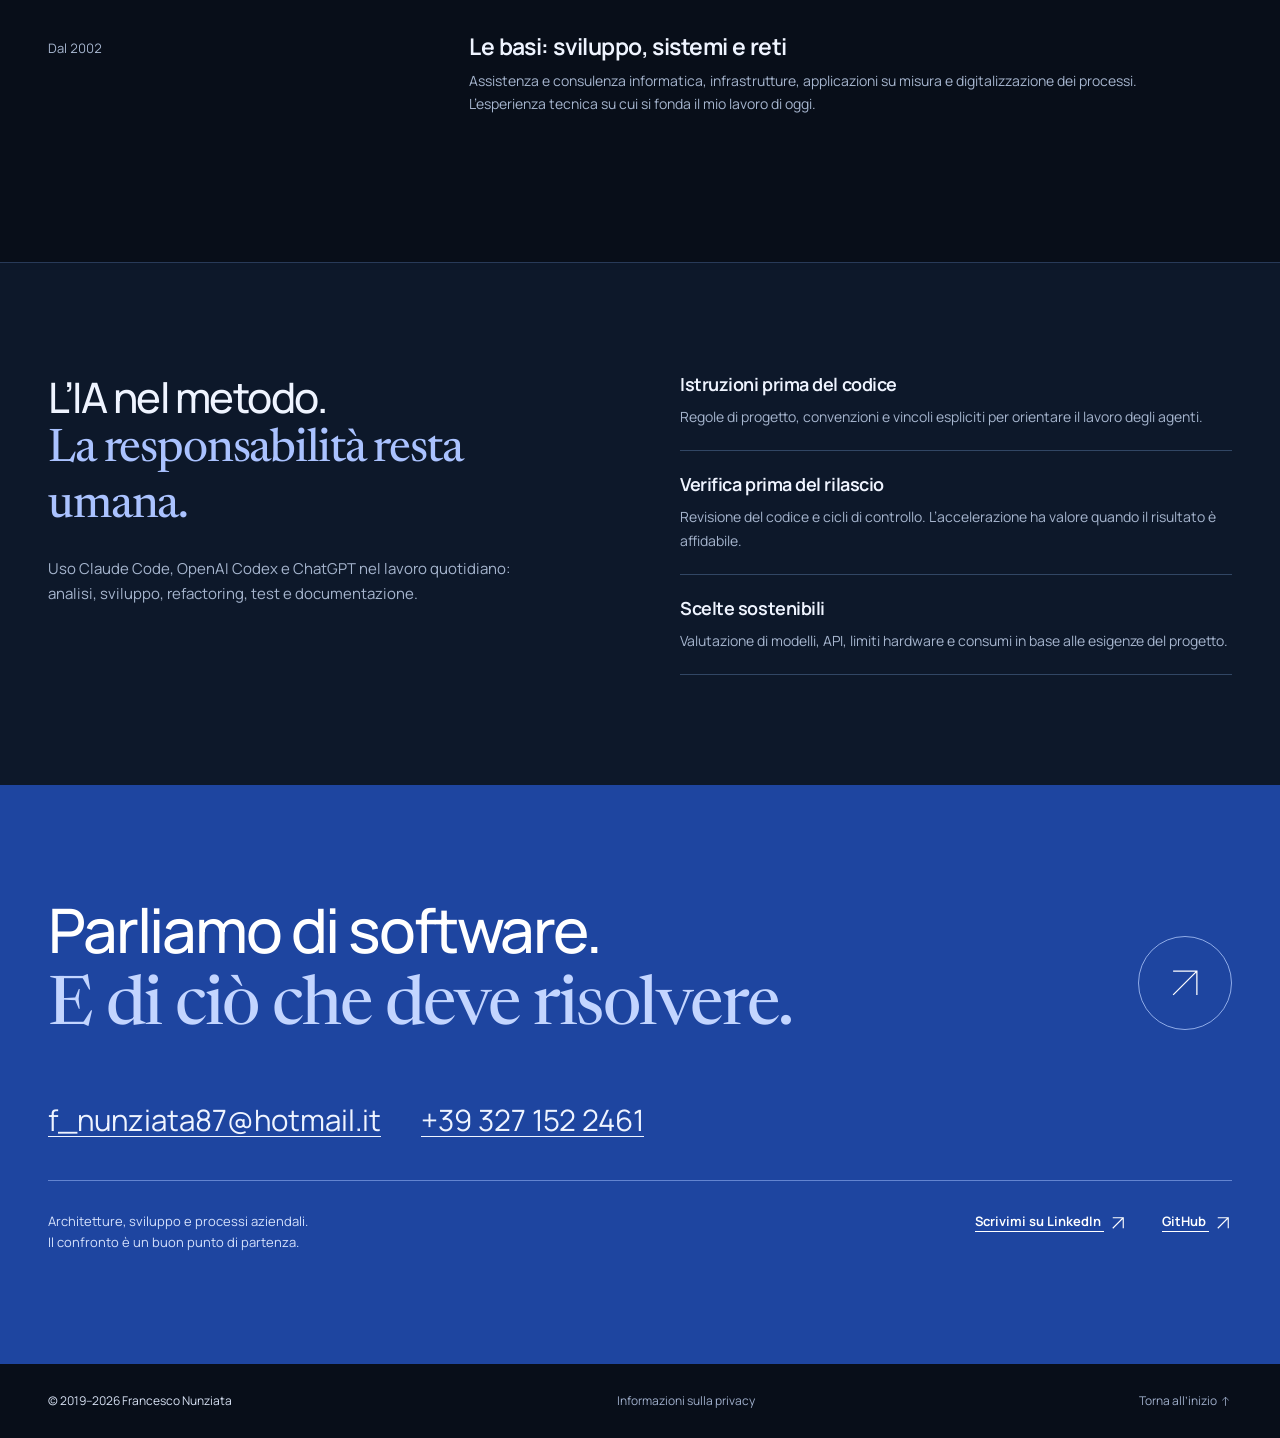
==== commit 61ddc6b9: "Pubblica racconti dei progetti dal 2002 e footer aggiornato" ====
--- a/index.html
+++ b/index.html
@@ -14,7 +14,7 @@
   <link rel="canonical" href="https://militralian.github.io/">
   <link rel="icon" href="favicon.svg" type="image/svg+xml">
   <link rel="preload" href="manrope.ttf" as="font" type="font/ttf" crossorigin>
-  <link rel="stylesheet" href="style.css?v=20261101">
+  <link rel="stylesheet" href="style.css?v=20261101b">
   <script src="script.js" defer></script>
   <script type="application/ld+json">{"@context":"https://schema.org","@type":"Person","name":"Francesco Nunziata","jobTitle":"Head of IT e Software Architect","url":"https://militralian.github.io/","sameAs":["https://www.linkedin.com/in/francesco-nunziata/","https://github.com/militralian"],"knowsAbout":["Software Architecture","IT Management","C#",".NET","Blazor","PostgreSQL","WMS","ERP","CRM"]}</script>
 </head>
@@ -56,7 +56,7 @@
       <article class="project-row"><div class="project-row-title"><h3>PaintBay</h3><span class="project-meta">Applicazioni native</span></div><div><p>La semplicità del Paint classico in un’applicazione nativa per macOS. Disegno, forme, selezioni e testo, con supporto a numerosi formati immagine e importazione da iPhone.</p><ul class="tags"><li>Swift</li><li>AppKit</li><li>macOS</li></ul><details><summary>Dentro il progetto <svg class="ui-icon" viewBox="0 0 24 24" aria-hidden="true"><path d="M12 5v14M5 12h14"/></svg></summary><p>Sviluppata senza librerie di terze parti. Pennelli, forme modificabili, zoom e annullamento multilivello, con un’interfaccia in italiano e inglese e integrazione con Continuity Camera.</p></details></div></article>
     </section>
 
-    <section id="trasporti-logistica" class="business section" aria-labelledby="business-title"><div class="wrap"><div class="section-heading"><h2 id="business-title">Trasporti e logistica.<br><em>Esperienza dentro i processi.</em></h2><p>Sviluppo software e conoscenza del settore,<br>costruiti insieme sul campo.</p></div><p class="sector-intro">Il mio contributo parte dalla conoscenza del settore. Negli anni ho lavorato sullo sviluppo e sull’evoluzione di software per trasporti e magazzino, collegando analisi dei processi, progettazione, database e integrazione dei sistemi. Questo background mi aiuta a valutare le scelte tecniche anche per il loro impatto sul lavoro quotidiano.</p><div class="business-list"><article><h3>Trasporti & gestionali</h3><p>Esperienza nell’evoluzione del gestionale aziendale per il trasporto: analisi delle esigenze operative, sviluppo di funzionalità, API, integrazioni e reportistica. Una conoscenza maturata seguendo nel tempo sia il software sia i processi che supporta.</p></article><article><h3>WMS & magazzino</h3><p>Progettazione e sviluppo in prima persona di un WMS multi-committente per la logistica conto terzi. Missioni di magazzino, giacenze, tracciabilità di lotti e scadenze, backoffice Blazor e terminali offline-first: funzionalità pensate attorno all’operatività reale.</p></article><article><h3>Dati & continuità operativa</h3><p>Database, integrazioni e modernizzazione degli ERP, con attenzione alla continuità dei dati e dei processi. Collego i sistemi e accompagno l’evoluzione del software tenendo conto delle esigenze di chi lo usa ogni giorno.</p></article><article><h3>CRM & processi aziendali</h3><p>Progettazione e sviluppo di una suite multi-azienda che riunisce ticketing, risorse umane, presenze, documenti e strumenti per la forza vendita. Una visione dei processi che si estende oltre il singolo reparto.</p></article></div></div></section>
+    <section id="trasporti-logistica" class="business section" aria-labelledby="business-title"><div class="wrap"><div class="section-heading"><h2 id="business-title">Trasporti e logistica.<br><em>Esperienza dentro i processi.</em></h2><p>Sviluppo software e conoscenza del settore,<br>costruiti insieme sul campo.</p></div><p class="sector-intro">Il mio contributo parte dalla conoscenza del settore. Negli anni ho lavorato sullo sviluppo e sull’evoluzione di software per trasporti e magazzino, collegando analisi dei processi, progettazione, database e integrazione dei sistemi. Questo background mi aiuta a valutare le scelte tecniche anche per il loro impatto sul lavoro quotidiano.</p><div class="business-list"><article><h3>Trasporti & gestionali</h3><p>Esperienza nell’evoluzione del gestionale aziendale per il trasporto: analisi delle esigenze operative, sviluppo di funzionalità, API, integrazioni e reportistica. Una conoscenza maturata seguendo nel tempo sia il software sia i processi che supporta.</p></article><article><h3>WMS & magazzino</h3><p>Progettazione e sviluppo in prima persona di un WMS multi-committente per la logistica conto terzi. Missioni di magazzino, giacenze, tracciabilità di lotti e scadenze, backoffice Blazor e terminali offline-first: funzionalità pensate attorno all’operatività reale.</p></article><article><h3>Dati & continuità operativa</h3><p>Database, integrazioni e modernizzazione degli ERP, con attenzione alla continuità dei dati e dei processi. Collego i sistemi e accompagno l’evoluzione del software tenendo conto delle esigenze di chi lo usa ogni giorno.</p></article><article><h3>CRM & processi aziendali</h3><p>Progettazione e sviluppo di una suite multi-azienda che riunisce ticketing, risorse umane, presenze, documenti e strumenti per la forza vendita. Una visione dei processi che si estende oltre il singolo reparto.</p></article></div><div id="progetti-professionali" class="sector-history"><h3>Dentro i progetti, dal 2002.</h3><p class="sector-history-lead">Sistemi, sviluppo e processi aziendali. Una selezione di esperienze raccontate attraverso il contesto e il lavoro svolto, dalle prime infrastrutture ai gestionali per trasporti e logistica.</p><div class="experience-stories"><article class="experience-story"><div class="story-heading"><h4>Sistemi, reti e software su misura</h4><p class="history-period">2002–2014 · Consulenza informatica</p></div><div class="story-content"><p class="story-summary">Le basi si costruiscono dove i problemi si presentano: davanti ai computer, sulle reti e accanto alle persone che li usano.</p><details><summary>Leggi il progetto <svg class="ui-icon" viewBox="0 0 24 24" aria-hidden="true"><path d="M12 5v14M5 12h14"/></svg></summary><div class="story-reading"><h5>Il contesto</h5><p>Aziende e privati con esigenze diverse: installare postazioni e periferiche, configurare la rete, mantenere i sistemi e ricevere assistenza in sede o da remoto.</p><h5>Il mio lavoro</h5><p>Ho affiancato alla gestione dell’infrastruttura lo sviluppo di utility e applicativi in Visual Basic, C# e scripting. Il punto di partenza era l’esigenza del cliente, da affrontare con gli strumenti adatti al suo ambiente di lavoro.</p></div></details></div></article><article class="experience-story"><div class="story-heading"><h4>Un laboratorio informatico, dalle connessioni alle postazioni</h4><p class="history-period">2006–2012 · FPA Informatica</p></div><div class="story-content"><p class="story-summary">Progettare un ambiente completo significa occuparsi anche di ciò che viene prima del software.</p><details><summary>Leggi il progetto <svg class="ui-icon" viewBox="0 0 24 24" aria-hidden="true"><path d="M12 5v14M5 12h14"/></svg></summary><div class="story-reading"><h5>Il contesto</h5><p>Laboratori informatici destinati a scuole e comuni, con esigenze che comprendevano impianto elettrico, rete dati, computer e stampanti.</p><h5>Il mio lavoro</h5><p>Ho partecipato alla progettazione e all’allestimento dei laboratori, all’installazione delle postazioni e delle reti e alla presentazione dei progetti in fiere di settore. Assistenza tecnica e sviluppo di utility accompagnavano il lavoro sui sistemi.</p></div></details></div></article><article class="experience-story"><div class="story-heading"><h4>Il software entra nella produzione</h4><p class="history-period">2015 · Almax</p></div><div class="story-content"><p class="story-summary">Dal conto lavorazione ai cartamodelli: l’informatica a contatto con i processi di un’azienda di pronto moda.</p><details><summary>Leggi il progetto <svg class="ui-icon" viewBox="0 0 24 24" aria-hidden="true"><path d="M12 5v14M5 12h14"/></svg></summary><div class="story-reading"><h5>Il contesto</h5><p>Gestione delle lavorazioni, digitalizzazione dei cartamodelli e configurazione del sistema di taglio automatico, insieme alle esigenze quotidiane di rete e server.</p><h5>Il mio lavoro</h5><p>Ho sviluppato software per il conto lavorazione e strumenti per la rete interna, lavorando anche sulla digitalizzazione della produzione. Un’esperienza trasversale tra applicazioni, infrastruttura e strumenti CAD per la modellistica.</p></div></details></div></article><article class="experience-story"><div class="story-heading"><h4>Seguire l’intero sistema informatico di un’azienda</h4><p class="history-period">2016–2017 · Glamour Srl</p></div><div class="story-content"><p class="story-summary">Il gestionale e l’infrastruttura fanno parte dello stesso lavoro: sostenere l’operatività dei reparti.</p><details><summary>Leggi il progetto <svg class="ui-icon" viewBox="0 0 24 24" aria-hidden="true"><path d="M12 5v14M5 12h14"/></svg></summary><div class="story-reading"><h5>Il contesto</h5><p>Un’azienda di distribuzione all’ingrosso di cosmetica e profumeria, con un gestionale interno da mantenere ed evolvere e un’infrastruttura da riorganizzare.</p><h5>Il mio lavoro</h5><p>Ho seguito lo sviluppo di applicazioni su misura, la manutenzione e la riprogrammazione del gestionale. Mi sono occupato anche della sala server, della sicurezza e dei backup, oltre che del sito aziendale e dei materiali di comunicazione.</p></div></details></div></article><article class="experience-story"><div class="story-heading"><h4>Adattare GESPE al lavoro dei reparti</h4><p class="history-period">2017–2022 · Tgroup Spa</p></div><div class="story-content"><p class="story-summary">Trasporti e magazzino nello stesso gestionale, con esigenze specifiche da tradurre in funzioni concrete.</p><details><summary>Leggi il progetto <svg class="ui-icon" viewBox="0 0 24 24" aria-hidden="true"><path d="M12 5v14M5 12h14"/></svg></summary><div class="story-reading"><h5>Il contesto</h5><p>La personalizzazione del gestionale trasporti e WMS GESPE coinvolgeva i processi operativi dell’azienda, con necessità diverse tra reparti.</p><h5>Il mio lavoro</h5><p>Ho sviluppato nuove funzioni, moduli e form dedicati e seguito l’evoluzione del gestionale e delle integrazioni. Questa conoscenza dei processi ha posto le basi per la successiva progettazione del software proprietario aziendale.</p></div></details></div></article><article class="experience-story"><div class="story-heading"><h4>Far dialogare sistemi e rendere leggibili i dati</h4><p class="history-period">2017–2022 · Tgroup Spa</p></div><div class="story-content"><p class="story-summary">Un’integrazione deve collegare i processi. Un report deve aiutare a comprenderli.</p><details><summary>Leggi il progetto <svg class="ui-icon" viewBox="0 0 24 24" aria-hidden="true"><path d="M12 5v14M5 12h14"/></svg></summary><div class="story-reading"><h5>Il contesto</h5><p>Scambio dati con piattaforme esterne, tra cui Zucchetti e sistemi di Track &amp; Trace, insieme alla necessità di disporre di report operativi e direzionali.</p><h5>Il mio lavoro</h5><p>Ho realizzato librerie e strumenti di integrazione e API in Node.js, lavorando anche con Crystal Reports e Report Builder. Come DBA ho seguito progettazione, sicurezza e backup dei database, viste, stored procedure e ottimizzazione su grandi volumi di dati.</p></div></details></div></article><article class="experience-story"><div class="story-heading"><h4>Dal gestionale esistente al software proprietario</h4><p class="history-period">2022–2025 · Tgroup Spa</p></div><div class="story-content"><p class="story-summary">L’esperienza sui processi diventa la base per progettare l’evoluzione dei sistemi aziendali.</p><details><summary>Leggi il progetto <svg class="ui-icon" viewBox="0 0 24 24" aria-hidden="true"><path d="M12 5v14M5 12h14"/></svg></summary><div class="story-reading"><h5>Il contesto</h5><p>Lo sviluppo di un software di proprietà dell’azienda per trasporti e magazzino, ispirato alle logiche di GESPE, per gestire autonomamente l’evoluzione dei propri sistemi.</p><h5>Il mio lavoro</h5><p>Ho progettato e sviluppato il gestionale e guidato i principali progetti di trasformazione digitale. Le integrazioni con clienti e partner comprendevano ordini, esiti di consegna, fatture e documenti di trasporto, oltre a ordini, giacenze e documenti di magazzino.</p></div></details></div></article><article class="experience-story"><div class="story-heading"><h4>Portare il gestionale dove si lavora</h4><p class="history-period">2022–2025 · Tgroup Spa</p></div><div class="story-content"><p class="story-summary">Gli strumenti per chi movimenta la merce e per chi gestisce la distribuzione devono seguire il lavoro sul campo.</p><details><summary>Leggi il progetto <svg class="ui-icon" viewBox="0 0 24 24" aria-hidden="true"><path d="M12 5v14M5 12h14"/></svg></summary><div class="story-reading"><h5>Il contesto</h5><p>Operatori di magazzino e su strada impegnati in carico e scarico dei camion, viaggi di linea e distribuzione, riscontro merce e gestione del magazzino.</p><h5>Il mio lavoro</h5><p>Ho sviluppato una soluzione palmare per le attività operative, dalle missioni alle giacenze fino agli inventari, e un’applicazione mobile per gli autisti dedicata alla distribuzione e alle consegne.</p></div></details></div></article></div></div></div></section>
 
     <section id="percorso" class="career section wrap" aria-labelledby="career-title"><div class="section-heading"><h2 id="career-title">Un percorso costruito<br><em>sul campo.</em></h2><a class="text-link" href="https://www.linkedin.com/in/francesco-nunziata/" target="_blank" rel="noopener noreferrer">Profilo completo su LinkedIn <svg class="ui-icon" viewBox="0 0 24 24" aria-hidden="true"><path d="M5 19 19 5M5 5h14v14"/></svg></a></div>
       <ol class="timeline"><li><div class="timeline-date">2025 — oggi</div><div><h3>Head of IT & Software Architect</h3><p class="company">Win Software</p><p>Guida dell’area sviluppo e delle scelte tecnologiche, coordinamento dei reparti e sviluppo diretto delle piattaforme principali.</p></div></li><li><div class="timeline-date">2022 — 2025</div><div><h3>IT Manager, Software Analyst & Project Manager</h3><p class="company">Tgroup Spa</p><p>Responsabilità dell’area IT e di un team multidisciplinare di 11 persone. Software per trasporti e magazzino, integrazioni e trasformazione dei processi operativi.</p></div></li><li><div class="timeline-date">2017 — 2022</div><div><h3>Software Analyst & Developer, DBA</h3><p class="company">Tgroup Spa</p><p>Evoluzione del gestionale aziendale, amministrazione dei database, API e reportistica operativa e direzionale.</p></div></li><li><div class="timeline-date">Dal 2002</div><div><h3>Le basi: sviluppo, sistemi e reti</h3><p>Assistenza e consulenza informatica, infrastrutture, applicazioni su misura e digitalizzazione dei processi. L’esperienza tecnica su cui si fonda il mio lavoro di oggi.</p></div></li></ol>
@@ -66,6 +66,6 @@
 
     <section id="contatti" class="contact section" aria-labelledby="contact-title"><div class="wrap"><div class="contact-top"><h2 id="contact-title">Parliamo di software.<br><em>E di ciò che deve risolvere.</em></h2><a class="contact-arrow" href="https://www.linkedin.com/in/francesco-nunziata/" target="_blank" rel="noopener noreferrer" aria-label="Contatta Francesco su LinkedIn"><svg viewBox="0 0 64 64" fill="none" aria-hidden="true"><path d="M13 51 51 13M13 13h38v38"/></svg></a></div><div class="direct-contacts"><a href="mailto:f_nunziata87@hotmail.it">f_nunziata87@hotmail.it</a><a href="tel:+393271522461">+39 327 152 2461</a></div><div class="contact-bottom"><p>Architetture, sviluppo e processi aziendali.<br>Il confronto è un buon punto di partenza.</p><div><a href="https://www.linkedin.com/in/francesco-nunziata/" target="_blank" rel="noopener noreferrer">Scrivimi su LinkedIn <svg class="ui-icon" viewBox="0 0 24 24" aria-hidden="true"><path d="M5 19 19 5M5 5h14v14"/></svg></a><a href="https://github.com/militralian" target="_blank" rel="noopener noreferrer">GitHub <svg class="ui-icon" viewBox="0 0 24 24" aria-hidden="true"><path d="M5 19 19 5M5 5h14v14"/></svg></a></div></div></div></section>
   </main>
-  <footer class="footer wrap"><span>© <span id="year">2026</span> Francesco Nunziata</span><a href="privacy.html">Informazioni sulla privacy</a><a href="#">Torna all’inizio <svg class="ui-icon" viewBox="0 0 24 24" aria-hidden="true"><path d="M12 20V4m-6 6 6-6 6 6"/></svg></a></footer>
+  <footer id="footer" class="footer wrap"><div class="footer-identity"><span>© 2019–<span id="year">2026</span> Francesco Nunziata</span></div><a href="privacy.html">Informazioni sulla privacy</a><a href="#">Torna all’inizio <svg class="ui-icon" viewBox="0 0 24 24" aria-hidden="true"><path d="M12 20V4m-6 6 6-6 6 6"/></svg></a></footer>
 </body>
 </html>
--- a/style.css
+++ b/style.css
@@ -58,3 +58,10 @@
 
 .business-list{grid-template-columns:repeat(2,minmax(0,1fr))}
 @media(max-width:600px){.business-list{grid-template-columns:1fr}}
+
+.footer-identity{display:flex;flex-direction:column;gap:7px;line-height:1.6}.footer-identity>span:first-child{color:#d8e2f4}
+
+.sector-history{margin-top:65px;padding-top:45px;border-top:1px solid #b8c3d4}.sector-history>h3{font-size:30px;line-height:1.25;letter-spacing:-.025em;margin:0 0 18px}.sector-history-lead{max-width:68ch;font-size:16px;line-height:1.8;margin:0 0 35px}.sector-history-list{display:grid;grid-template-columns:1fr 1fr;gap:35px 45px}.sector-history-list h4{font-size:20px;line-height:1.35;margin:0 0 12px}.sector-history-list article>p:last-child{font-size:14px;line-height:1.8;margin:0}.sector-history-list .history-period{font-size:12px;font-weight:600;color:#314d76;margin:0 0 12px}@media(max-width:600px){.sector-history-list{grid-template-columns:1fr;gap:30px}.sector-history>h3{font-size:26px}.sector-history{margin-top:45px;padding-top:30px}}
+
+/* Project stories: a readable archive of work, distinct from the CV timeline. */
+.sector-history>h3{font-size:40px;max-width:22ch}.sector-history-lead{max-width:68ch;margin-bottom:14px}.history-note{font-size:12px;color:#435a7b;margin:0 0 40px}.experience-stories{border-top:1px solid #b8c3d4}.experience-story{display:grid;grid-template-columns:minmax(0,.85fr) minmax(0,1.15fr);gap:55px;padding:36px 0;border-bottom:1px solid #b8c3d4}.story-heading h4{font-size:24px;font-weight:550;letter-spacing:-.02em;line-height:1.3;margin:0 0 16px;max-width:26ch}.story-heading .history-period{font-size:12px;font-weight:600;line-height:1.6;color:#314d76;margin:0}.story-summary{font-size:17px;line-height:1.7;margin:0 0 20px}.story-content details{border:0;margin:0;padding:0}.story-content summary{display:flex;align-items:center;justify-content:space-between;gap:20px;list-style:none;cursor:pointer;padding:8px 0;font-size:13px;font-weight:600;color:#254c88;width:100%;border:0}.story-content summary::-webkit-details-marker{display:none}.story-content summary:hover{color:#102d5c}.story-content summary:focus-visible{outline:2px solid #2254bc;outline-offset:5px}.story-content details[open] summary{margin-bottom:20px}.story-reading{max-width:65ch}.story-reading h5{font-size:15px;font-weight:650;line-height:1.5;margin:25px 0 8px}.story-reading h5:first-child{margin-top:0}.story-reading p{font-size:14px;line-height:1.8;margin:0;color:#35465e}@media(max-width:600px){.sector-history>h3{font-size:32px}.experience-story{grid-template-columns:1fr;gap:18px;padding:28px 0}.story-heading h4{font-size:23px;max-width:none;margin-bottom:10px}.story-summary{font-size:16px}.history-note{margin-bottom:28px}}
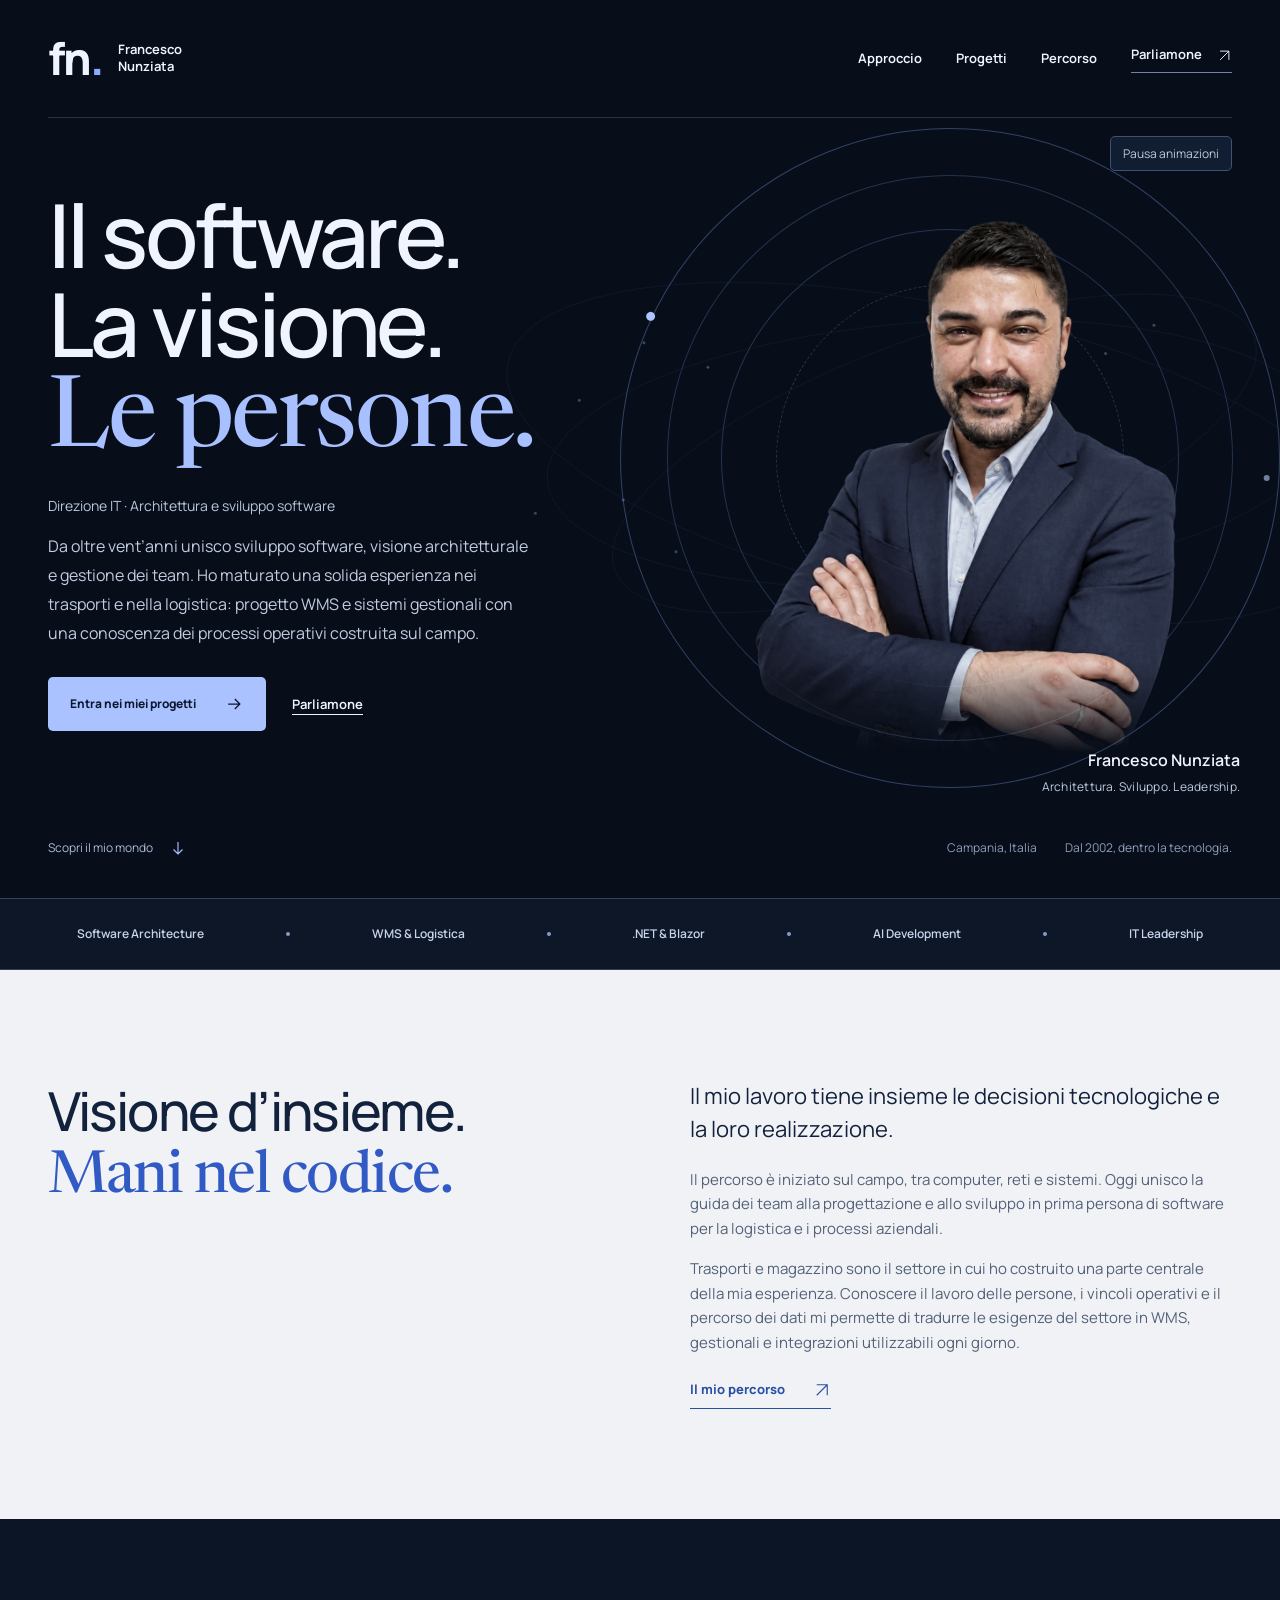
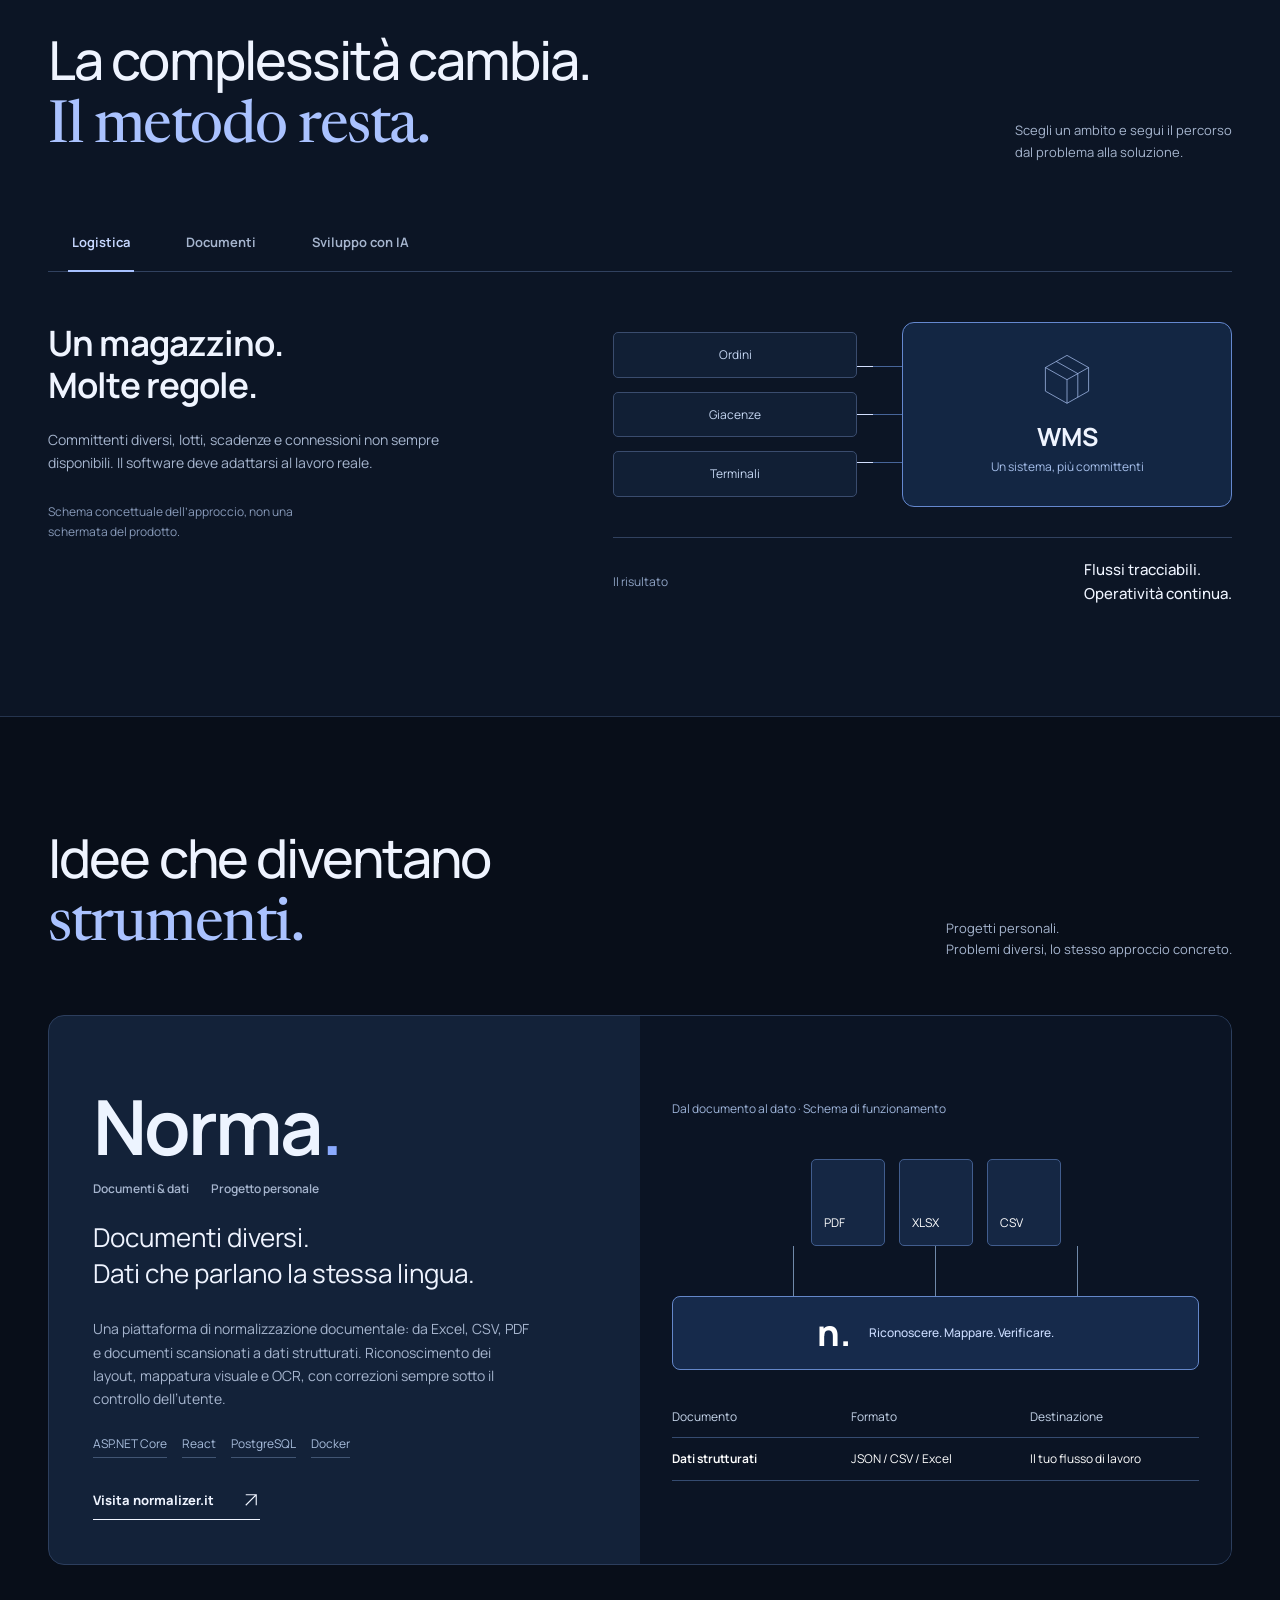
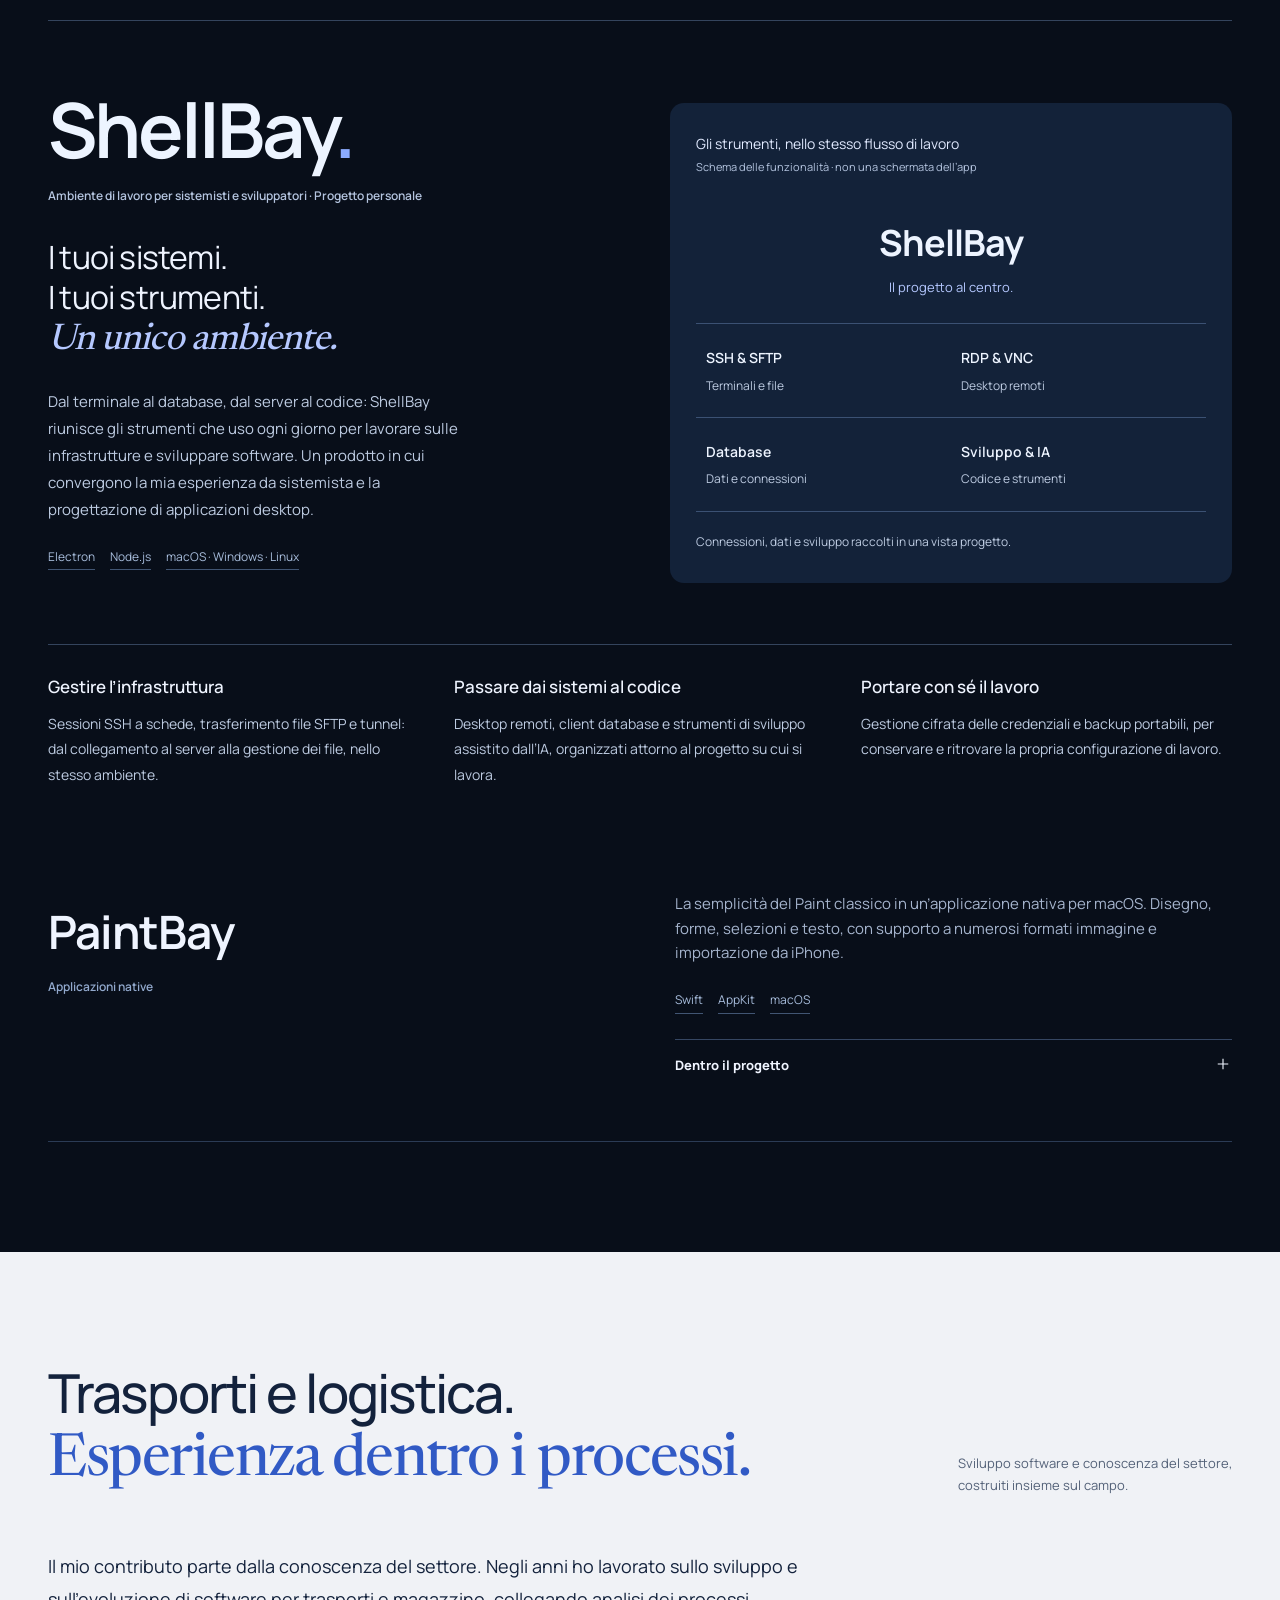
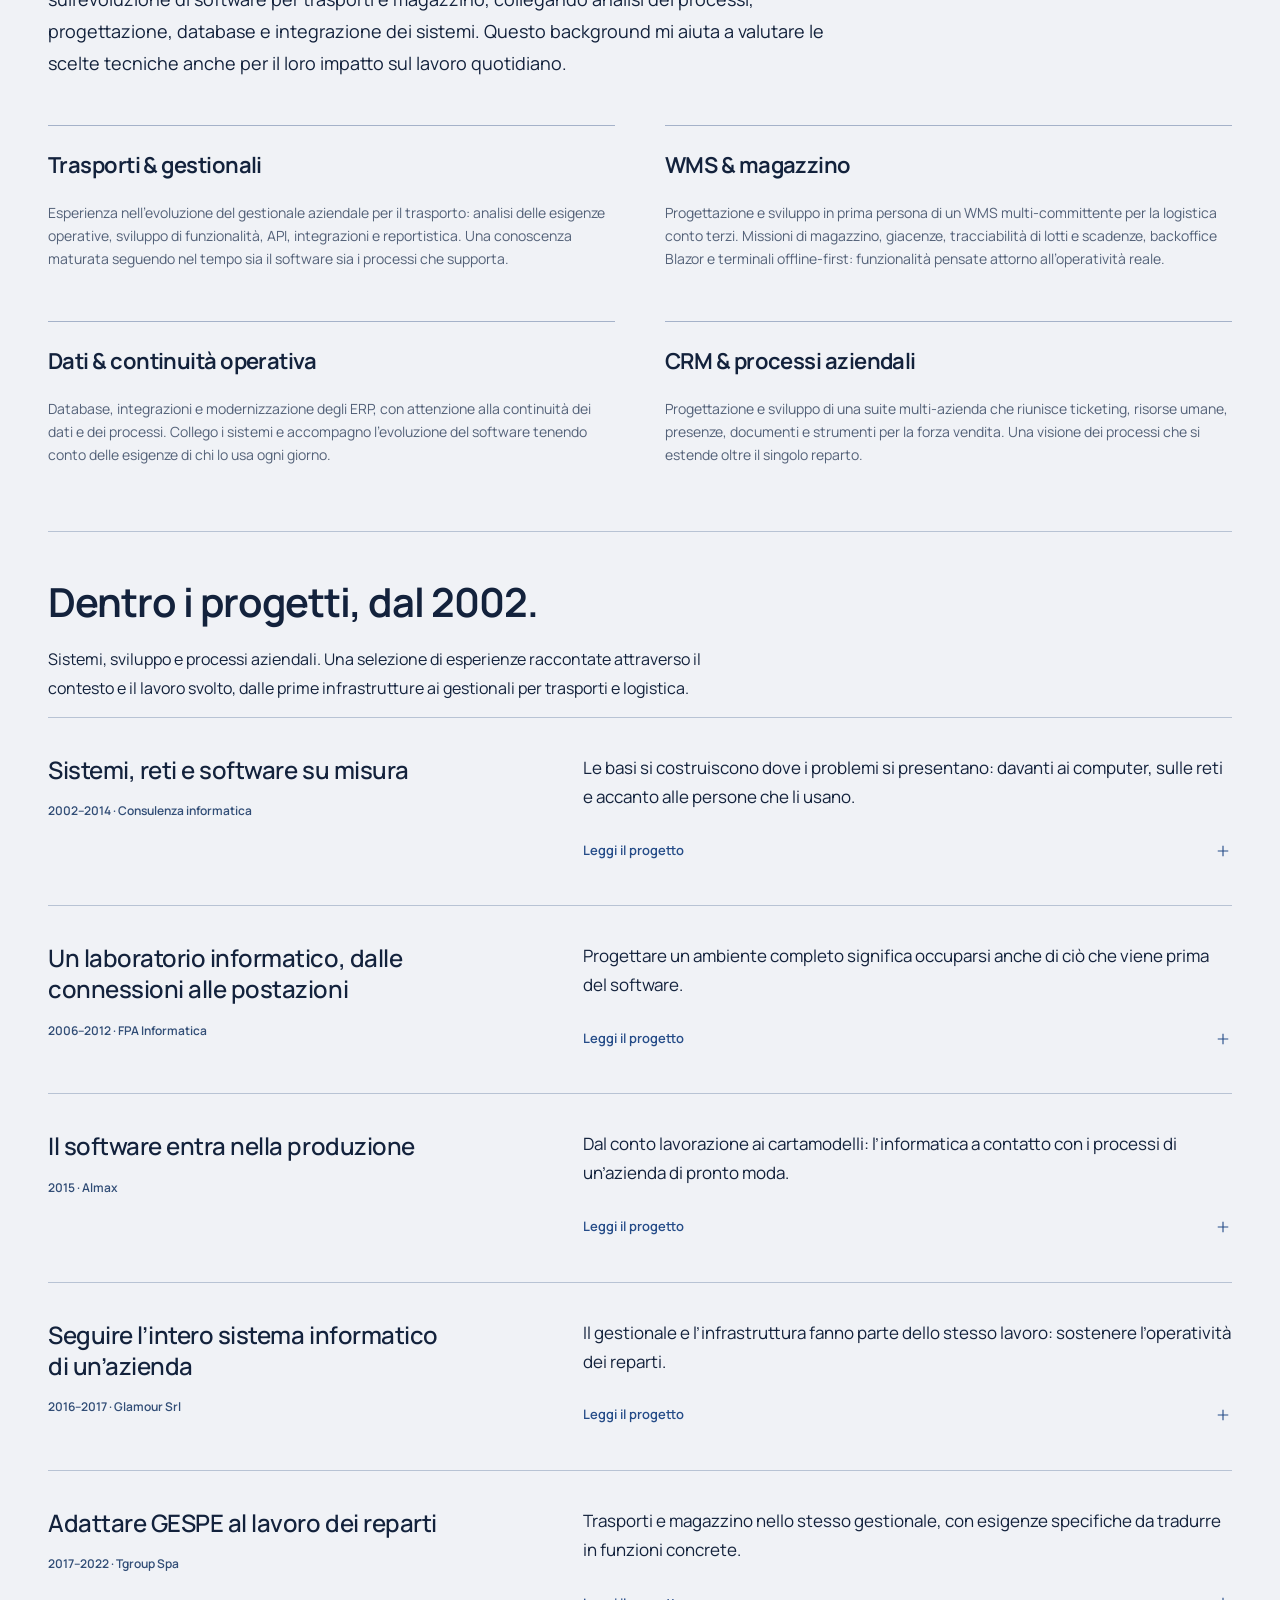
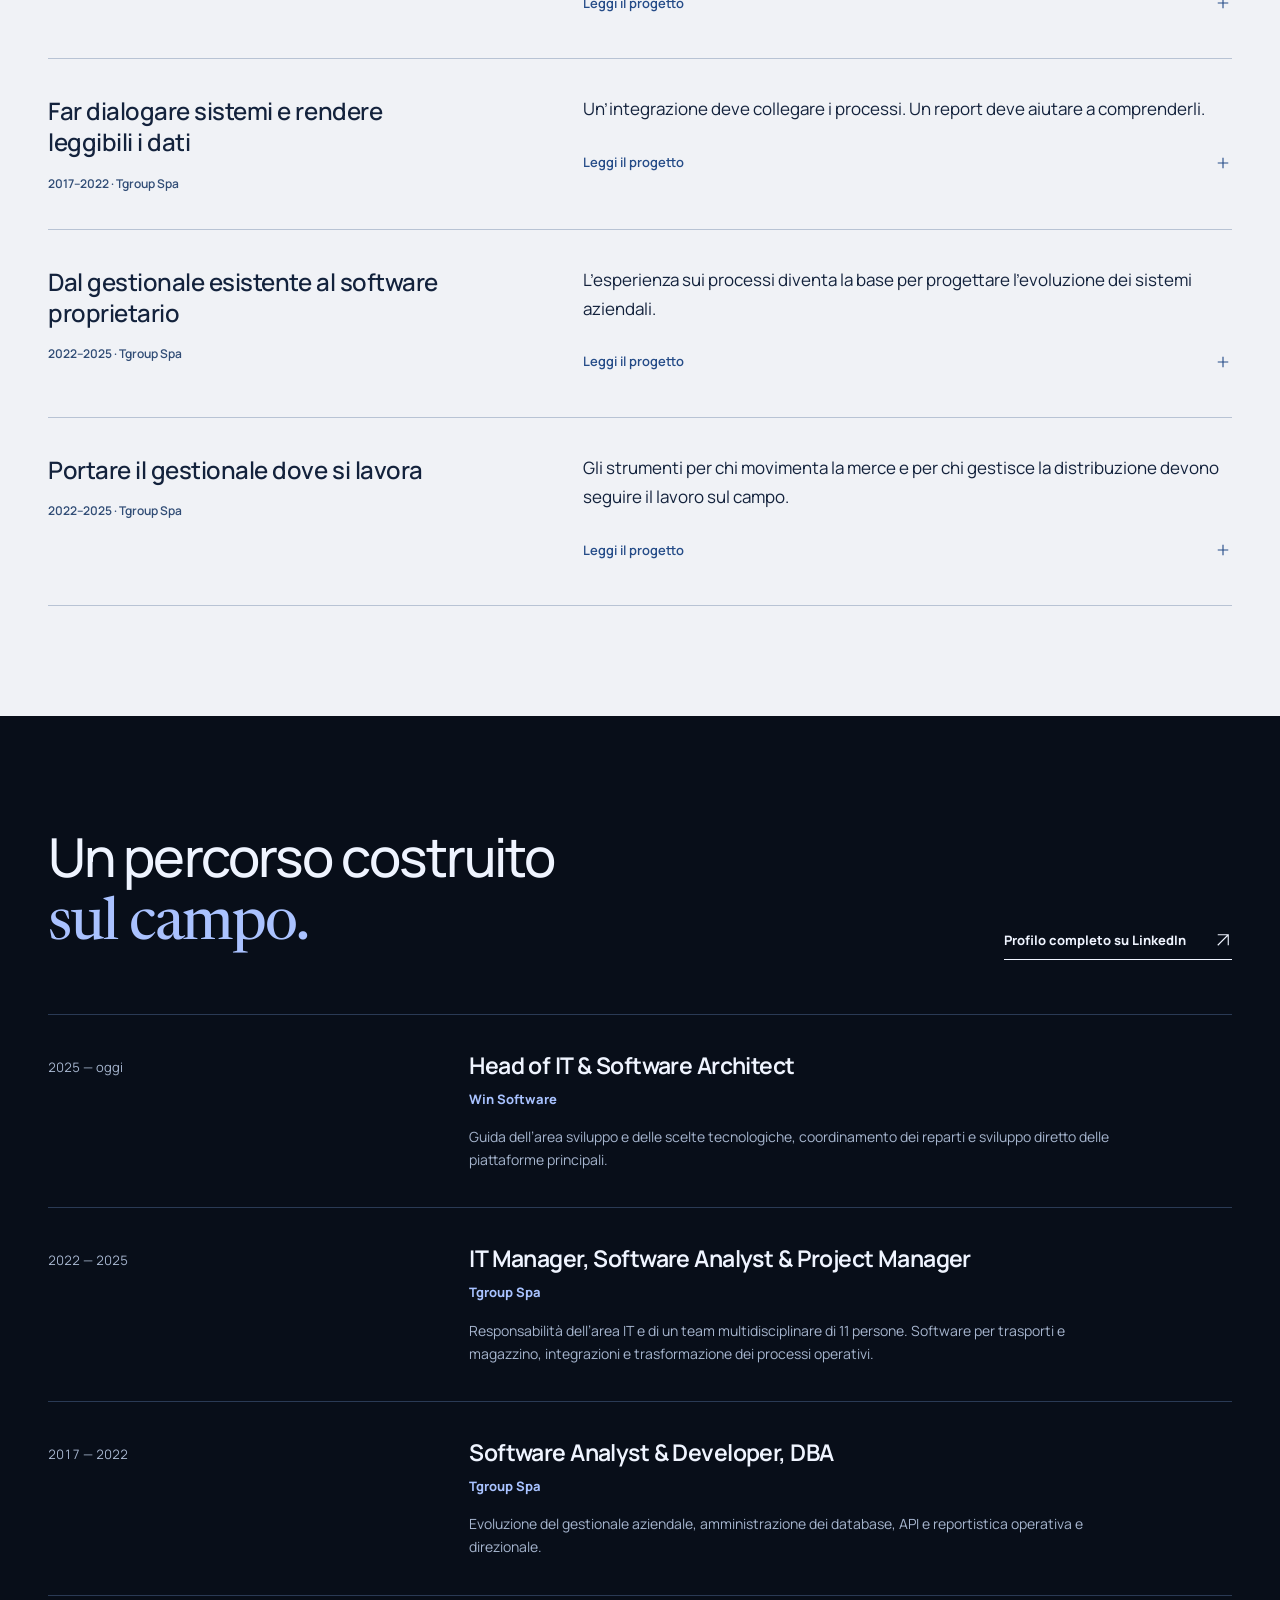
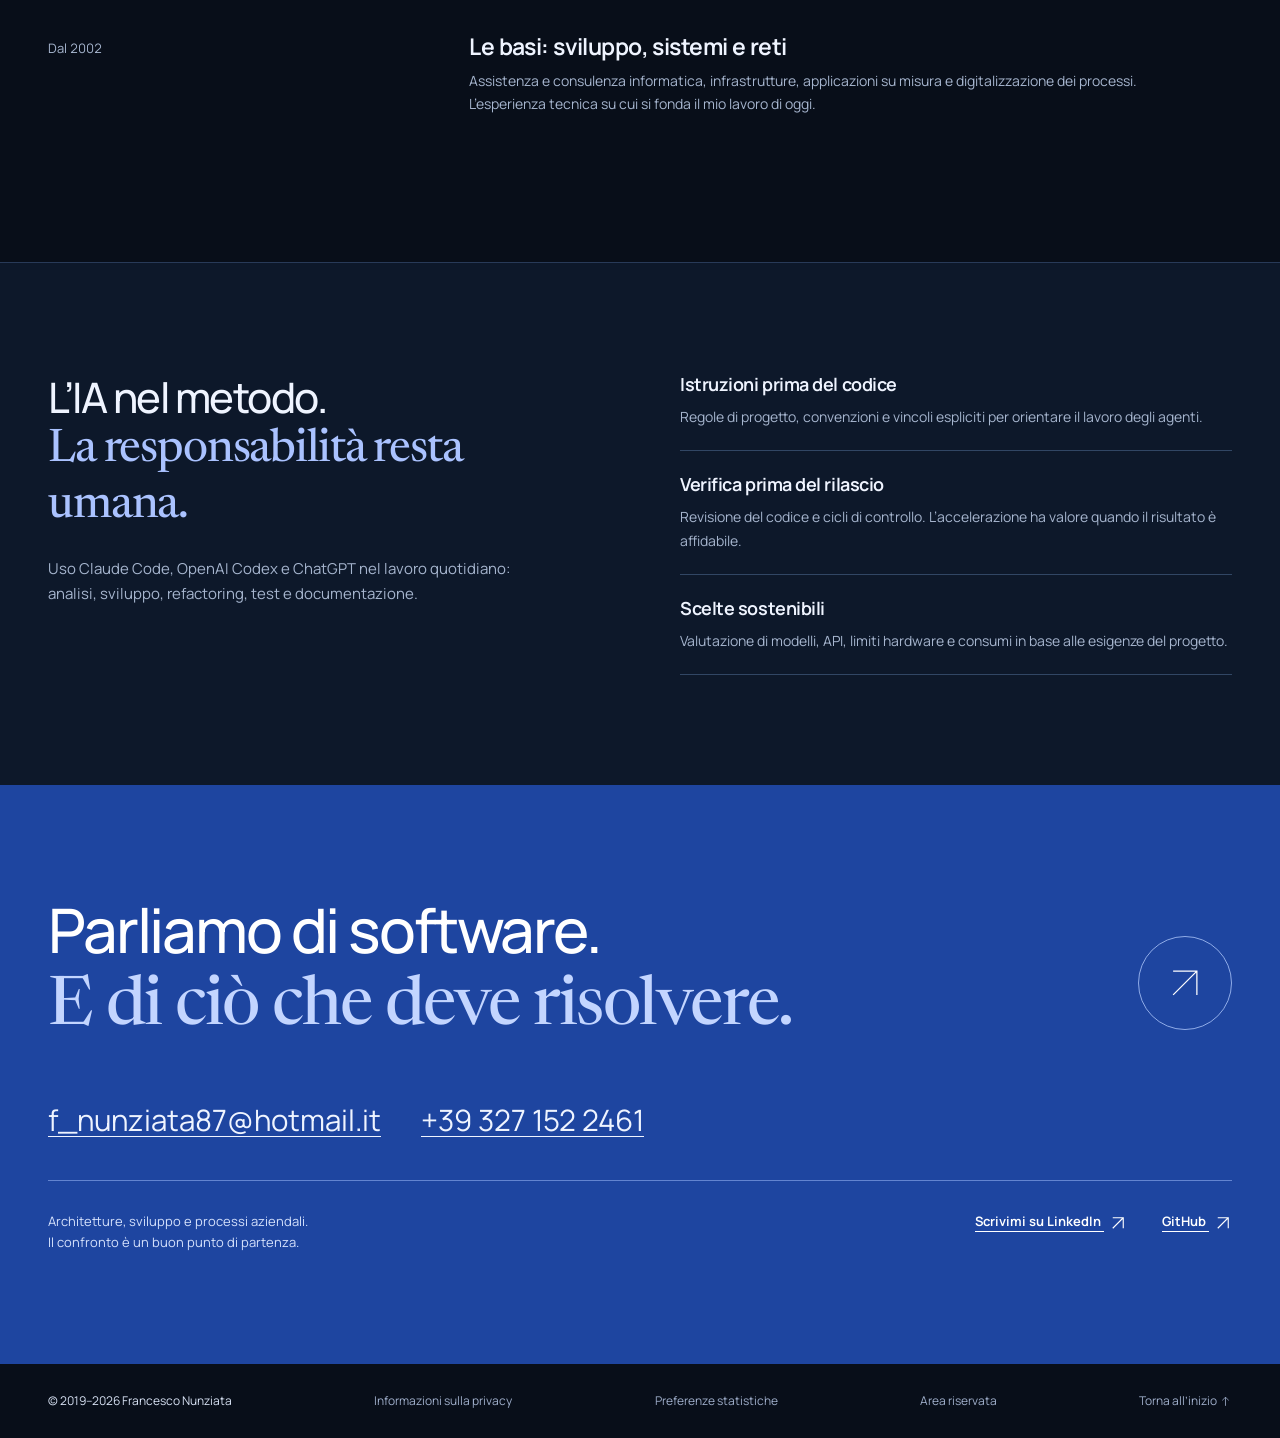
==== commit 9d225962: "Attiva statistiche riservate al proprietario" ====
--- a/index.html
+++ b/index.html
@@ -14,10 +14,10 @@
   <link rel="canonical" href="https://militralian.github.io/">
   <link rel="icon" href="favicon.svg" type="image/svg+xml">
   <link rel="preload" href="manrope.ttf" as="font" type="font/ttf" crossorigin>
-  <link rel="stylesheet" href="style.css?v=20261101b">
+  <link rel="stylesheet" href="style.css?v=20261101-stats">
   <script src="script.js" defer></script>
   <script type="application/ld+json">{"@context":"https://schema.org","@type":"Person","name":"Francesco Nunziata","jobTitle":"Head of IT e Software Architect","url":"https://militralian.github.io/","sameAs":["https://www.linkedin.com/in/francesco-nunziata/","https://github.com/militralian"],"knowsAbout":["Software Architecture","IT Management","C#",".NET","Blazor","PostgreSQL","WMS","ERP","CRM"]}</script>
-</head>
+<link rel="stylesheet" href="analytics-consent.css"><script src="analytics-config.js" defer></script><script src="analytics.js" defer></script></head>
 <body>
   <a class="skip" href="#contenuto">Vai al contenuto</a>
   <header class="header wrap">
@@ -66,6 +66,6 @@
 
     <section id="contatti" class="contact section" aria-labelledby="contact-title"><div class="wrap"><div class="contact-top"><h2 id="contact-title">Parliamo di software.<br><em>E di ciò che deve risolvere.</em></h2><a class="contact-arrow" href="https://www.linkedin.com/in/francesco-nunziata/" target="_blank" rel="noopener noreferrer" aria-label="Contatta Francesco su LinkedIn"><svg viewBox="0 0 64 64" fill="none" aria-hidden="true"><path d="M13 51 51 13M13 13h38v38"/></svg></a></div><div class="direct-contacts"><a href="mailto:f_nunziata87@hotmail.it">f_nunziata87@hotmail.it</a><a href="tel:+393271522461">+39 327 152 2461</a></div><div class="contact-bottom"><p>Architetture, sviluppo e processi aziendali.<br>Il confronto è un buon punto di partenza.</p><div><a href="https://www.linkedin.com/in/francesco-nunziata/" target="_blank" rel="noopener noreferrer">Scrivimi su LinkedIn <svg class="ui-icon" viewBox="0 0 24 24" aria-hidden="true"><path d="M5 19 19 5M5 5h14v14"/></svg></a><a href="https://github.com/militralian" target="_blank" rel="noopener noreferrer">GitHub <svg class="ui-icon" viewBox="0 0 24 24" aria-hidden="true"><path d="M5 19 19 5M5 5h14v14"/></svg></a></div></div></div></section>
   </main>
-  <footer id="footer" class="footer wrap"><div class="footer-identity"><span>© 2019–<span id="year">2026</span> Francesco Nunziata</span></div><a href="privacy.html">Informazioni sulla privacy</a><a href="#">Torna all’inizio <svg class="ui-icon" viewBox="0 0 24 24" aria-hidden="true"><path d="M12 20V4m-6 6 6-6 6 6"/></svg></a></footer>
+  <footer id="footer" class="footer wrap"><div class="footer-identity"><span>© 2019–<span id="year">2026</span> Francesco Nunziata</span></div><a href="privacy.html">Informazioni sulla privacy</a><a href="privacy.html" id="analytics-preferences">Preferenze statistiche</a><a href="statistiche.html">Area riservata</a><a href="#">Torna all’inizio <svg class="ui-icon" viewBox="0 0 24 24" aria-hidden="true"><path d="M12 20V4m-6 6 6-6 6 6"/></svg></a></footer>
 </body>
 </html>
--- a/style.css
+++ b/style.css
@@ -65,3 +65,5 @@
 
 /* Project stories: a readable archive of work, distinct from the CV timeline. */
 .sector-history>h3{font-size:40px;max-width:22ch}.sector-history-lead{max-width:68ch;margin-bottom:14px}.history-note{font-size:12px;color:#435a7b;margin:0 0 40px}.experience-stories{border-top:1px solid #b8c3d4}.experience-story{display:grid;grid-template-columns:minmax(0,.85fr) minmax(0,1.15fr);gap:55px;padding:36px 0;border-bottom:1px solid #b8c3d4}.story-heading h4{font-size:24px;font-weight:550;letter-spacing:-.02em;line-height:1.3;margin:0 0 16px;max-width:26ch}.story-heading .history-period{font-size:12px;font-weight:600;line-height:1.6;color:#314d76;margin:0}.story-summary{font-size:17px;line-height:1.7;margin:0 0 20px}.story-content details{border:0;margin:0;padding:0}.story-content summary{display:flex;align-items:center;justify-content:space-between;gap:20px;list-style:none;cursor:pointer;padding:8px 0;font-size:13px;font-weight:600;color:#254c88;width:100%;border:0}.story-content summary::-webkit-details-marker{display:none}.story-content summary:hover{color:#102d5c}.story-content summary:focus-visible{outline:2px solid #2254bc;outline-offset:5px}.story-content details[open] summary{margin-bottom:20px}.story-reading{max-width:65ch}.story-reading h5{font-size:15px;font-weight:650;line-height:1.5;margin:25px 0 8px}.story-reading h5:first-child{margin-top:0}.story-reading p{font-size:14px;line-height:1.8;margin:0;color:#35465e}@media(max-width:600px){.sector-history>h3{font-size:32px}.experience-story{grid-template-columns:1fr;gap:18px;padding:28px 0}.story-heading h4{font-size:23px;max-width:none;margin-bottom:10px}.story-summary{font-size:16px}.history-note{margin-bottom:28px}}
+
+.footer{flex-wrap:wrap;gap:16px 28px}.footer a{white-space:normal}
--- a/analytics-consent.css
+++ b/analytics-consent.css
@@ -0,0 +1 @@
+.privacy-choice{position:fixed;z-index:100;bottom:20px;left:20px;right:20px;max-width:980px;margin:auto;padding:24px;display:flex;align-items:center;gap:30px;background:#17243b;color:#edf3ff;border:1px solid #5e7396;border-radius:12px;font-family:var(--sans,Manrope,sans-serif);box-shadow:0 10px 40px #0005}.privacy-choice strong{font-size:15px}.privacy-choice p{font-size:12px;line-height:1.7;margin:8px 0}.privacy-choice a{color:#c3d4ff;font-size:12px;text-underline-offset:3px}.privacy-choice>div:first-child{flex:1}.privacy-choice>div:last-child{display:flex;gap:10px;flex-shrink:0}.privacy-choice button{padding:11px 14px;border:1px solid #a9bff1;border-radius:5px;background:transparent;color:#eaf0fc;font:600 12px var(--sans,Manrope,sans-serif);cursor:pointer}.privacy-choice button:hover{background:#293e60}.privacy-choice .allow-analytics{background:#b6c9ff;color:#14233d}.privacy-choice .allow-analytics:hover{background:#d0dcff}.privacy-choice button:focus-visible{outline:2px solid white;outline-offset:4px}@media(max-width:700px){.privacy-choice{left:12px;right:12px;bottom:12px;padding:20px;display:block}.privacy-choice>div:last-child{margin-top:18px;flex-wrap:wrap}.privacy-choice button{flex:1}}
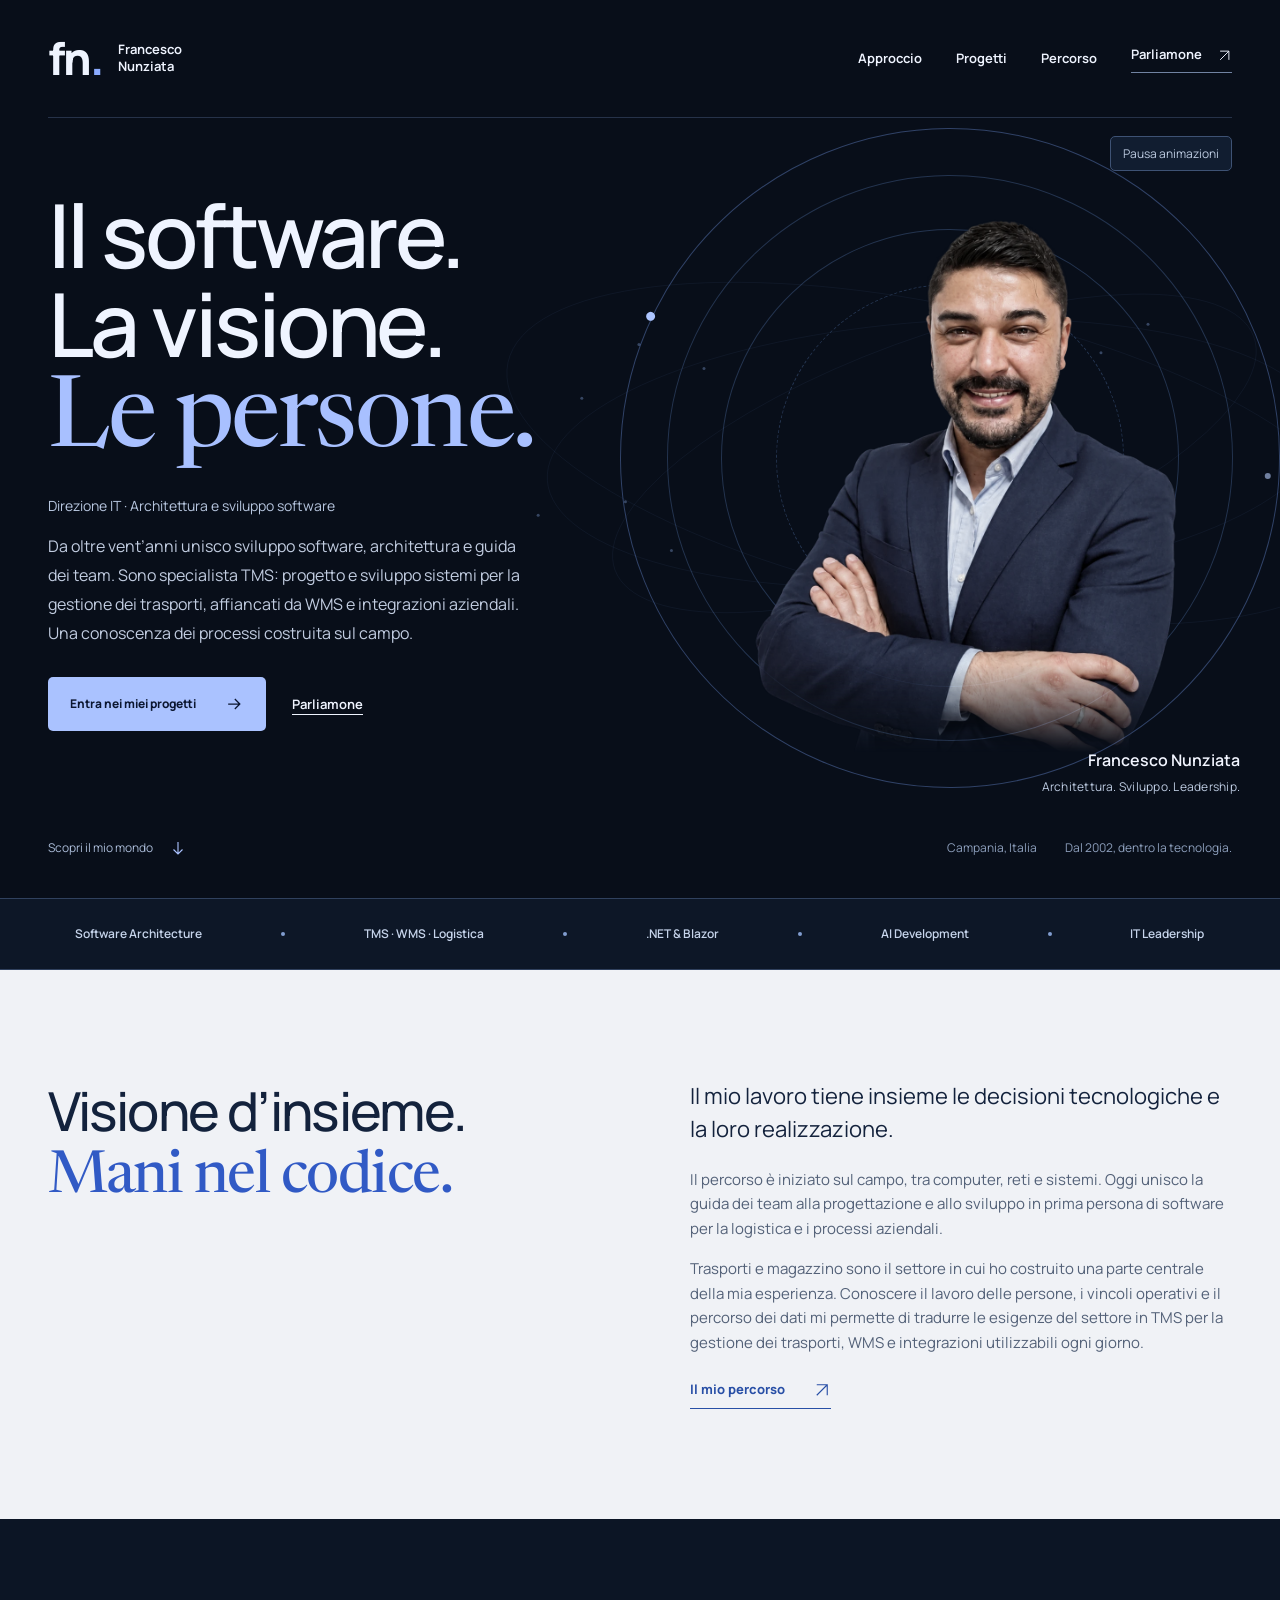
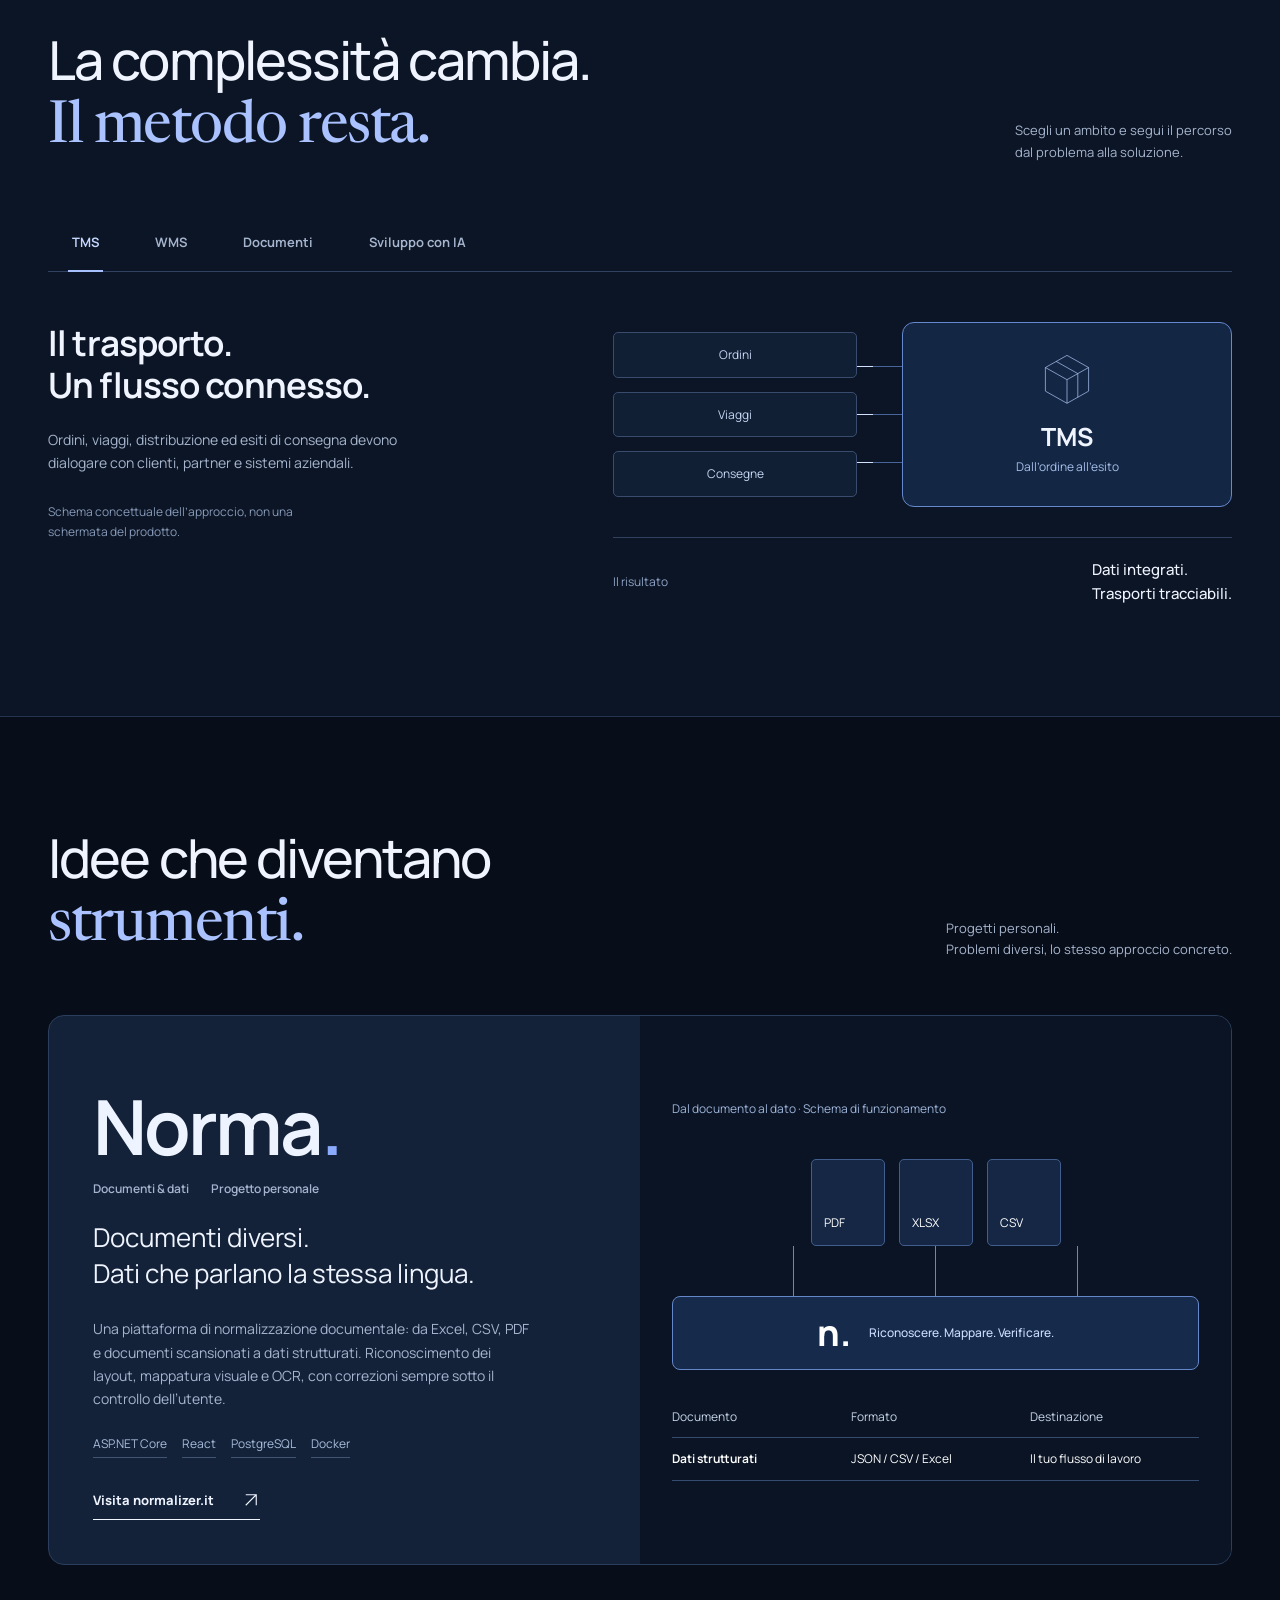
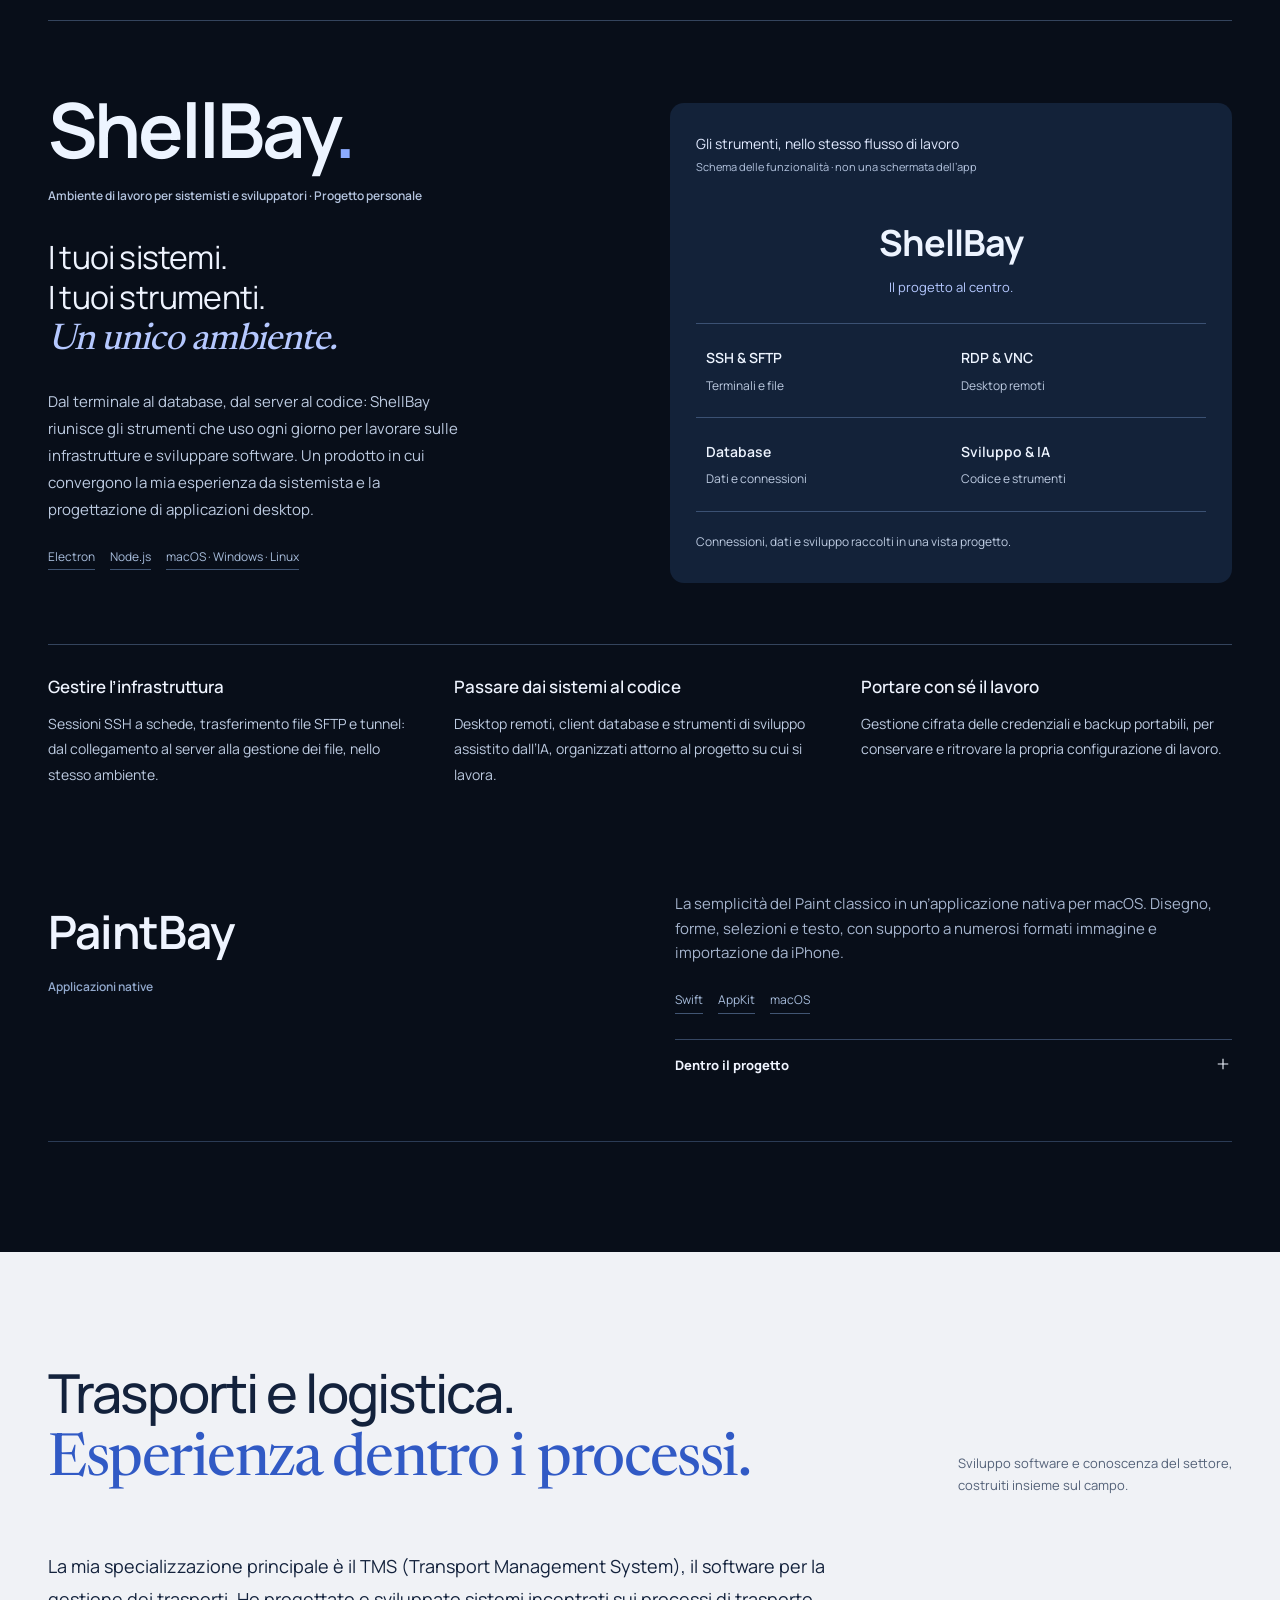
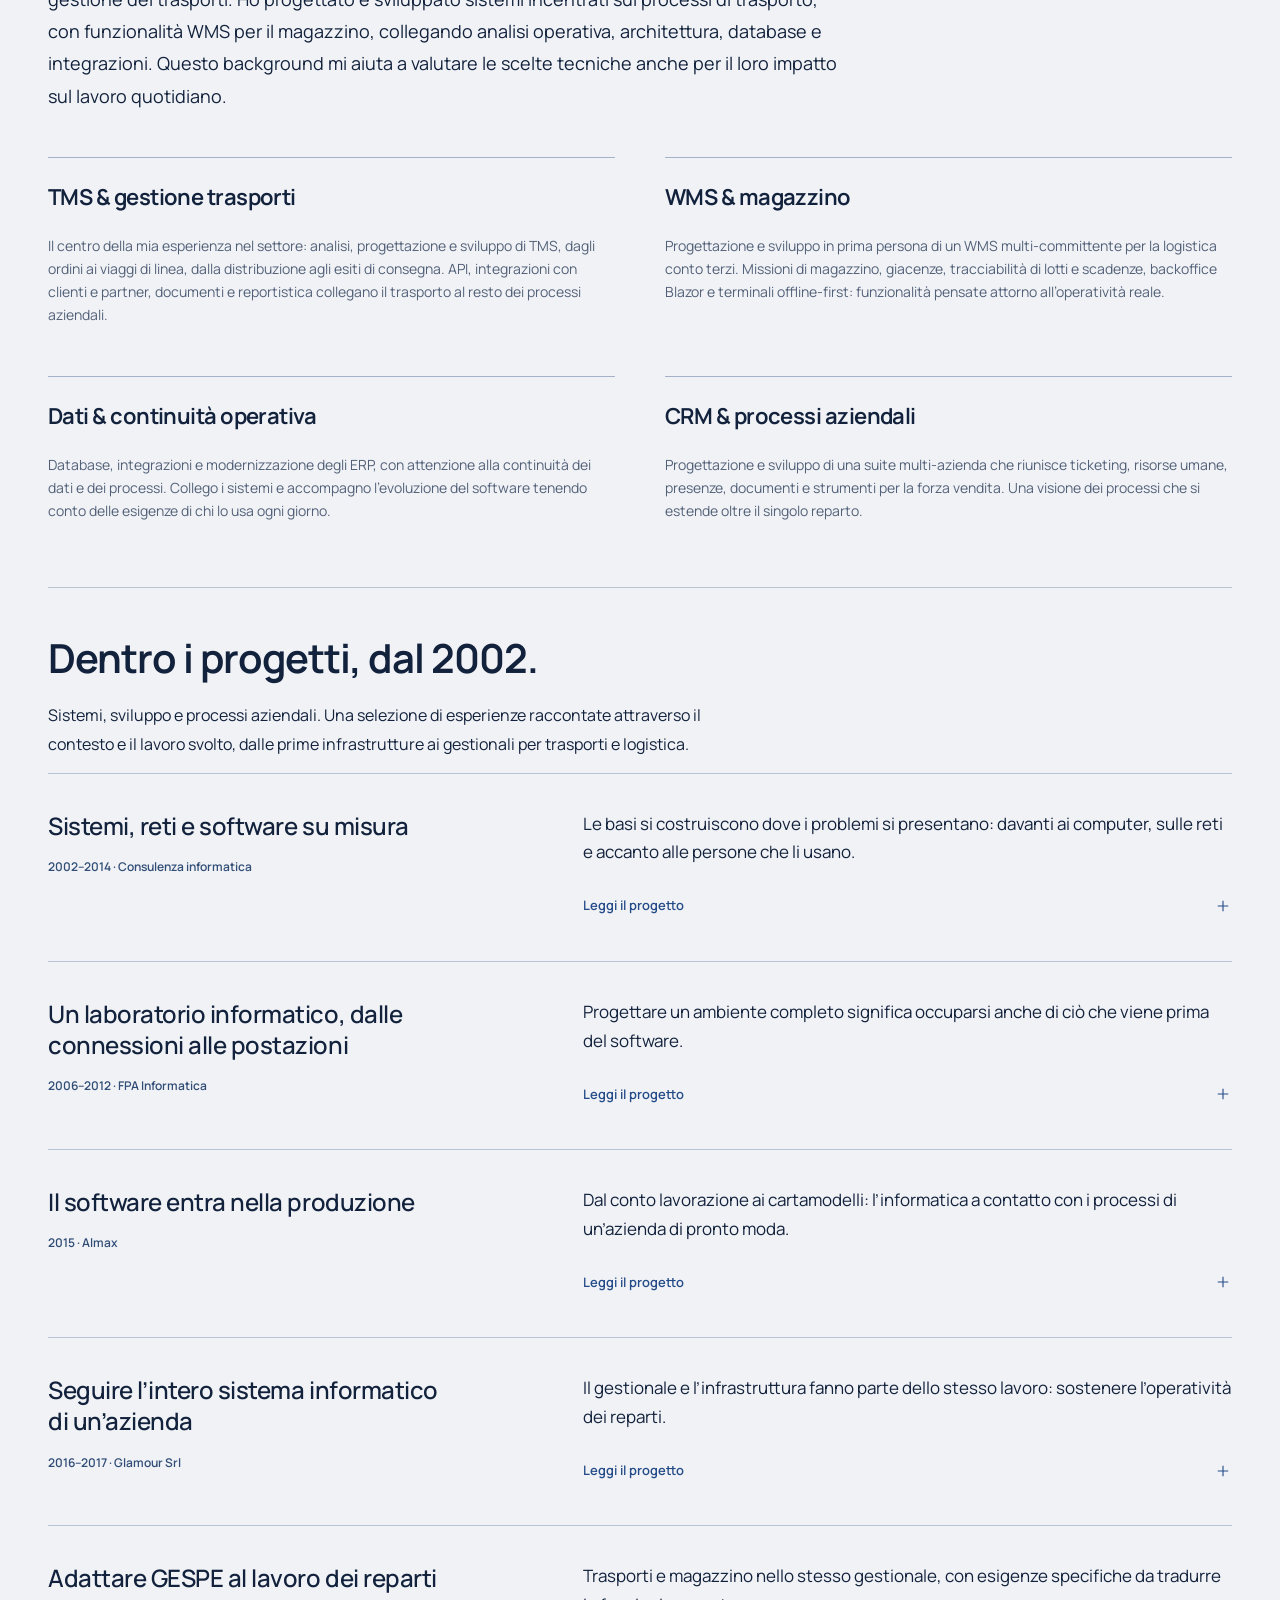
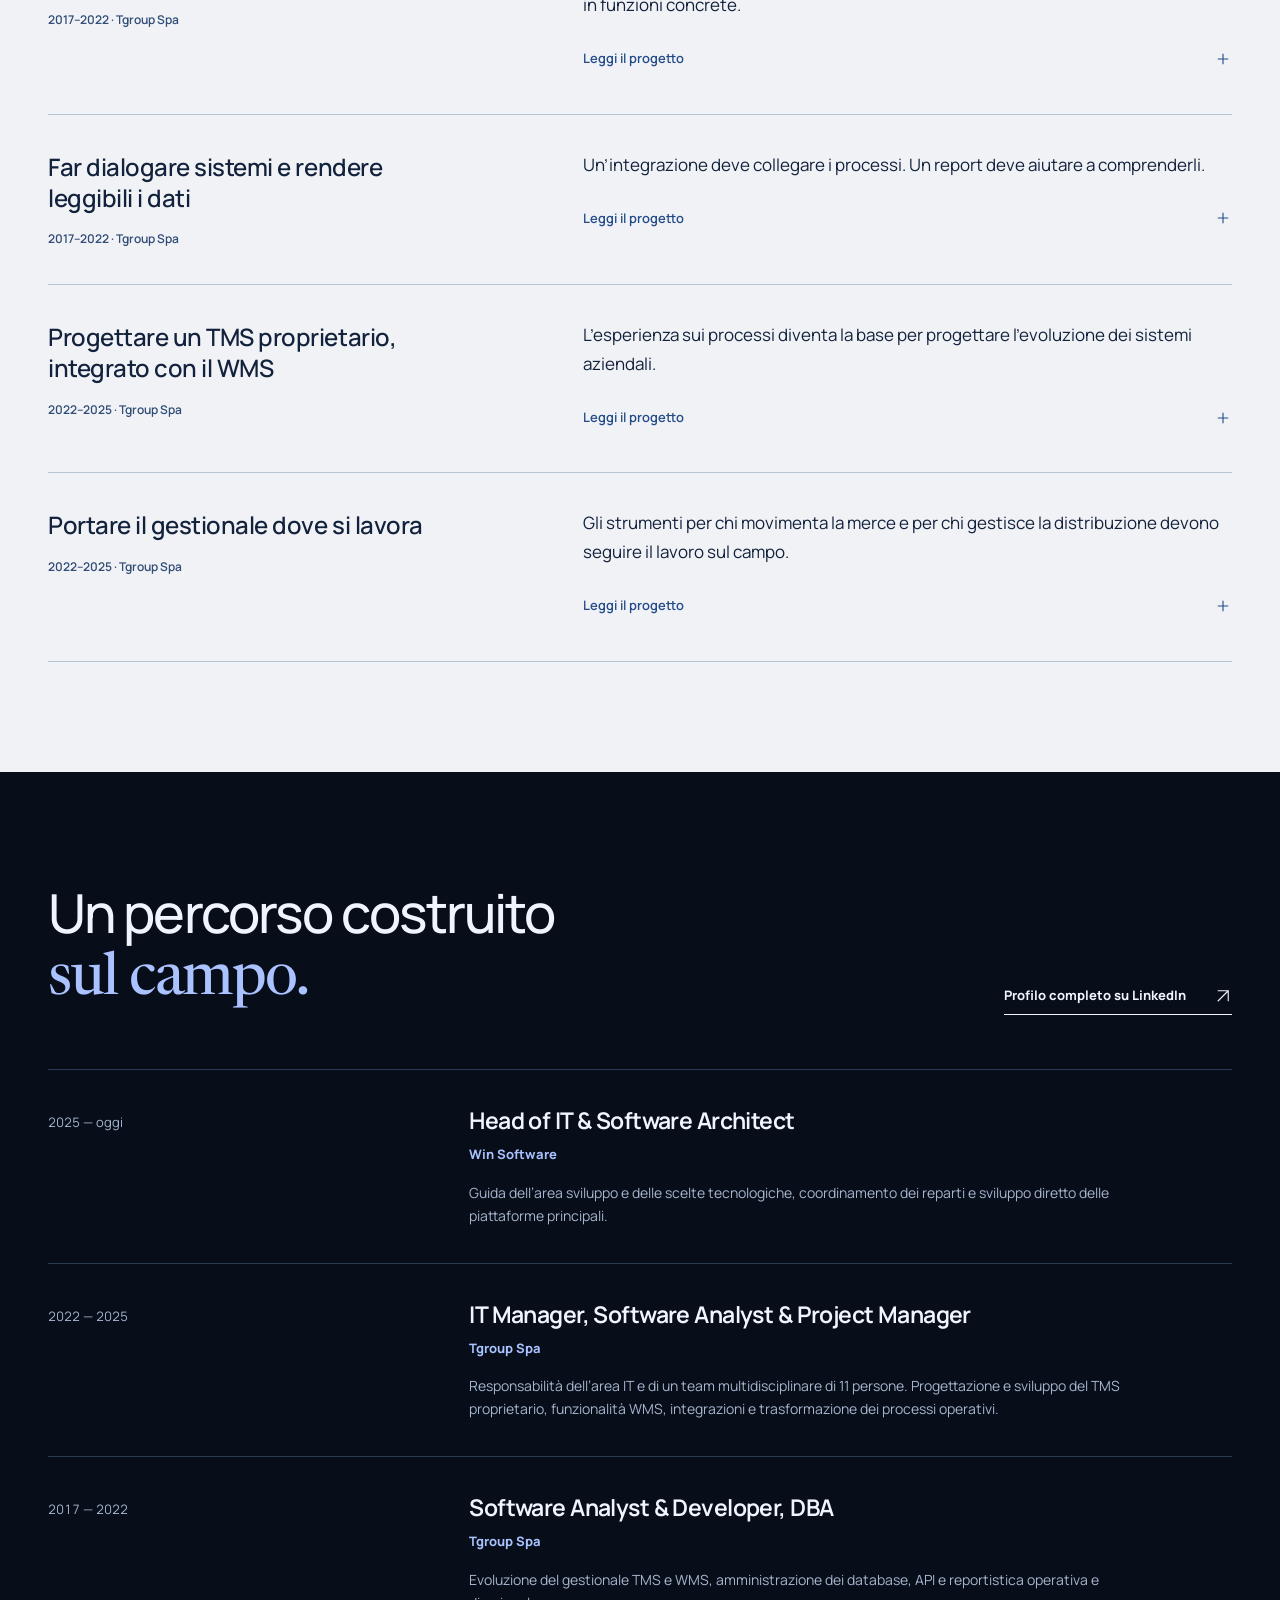
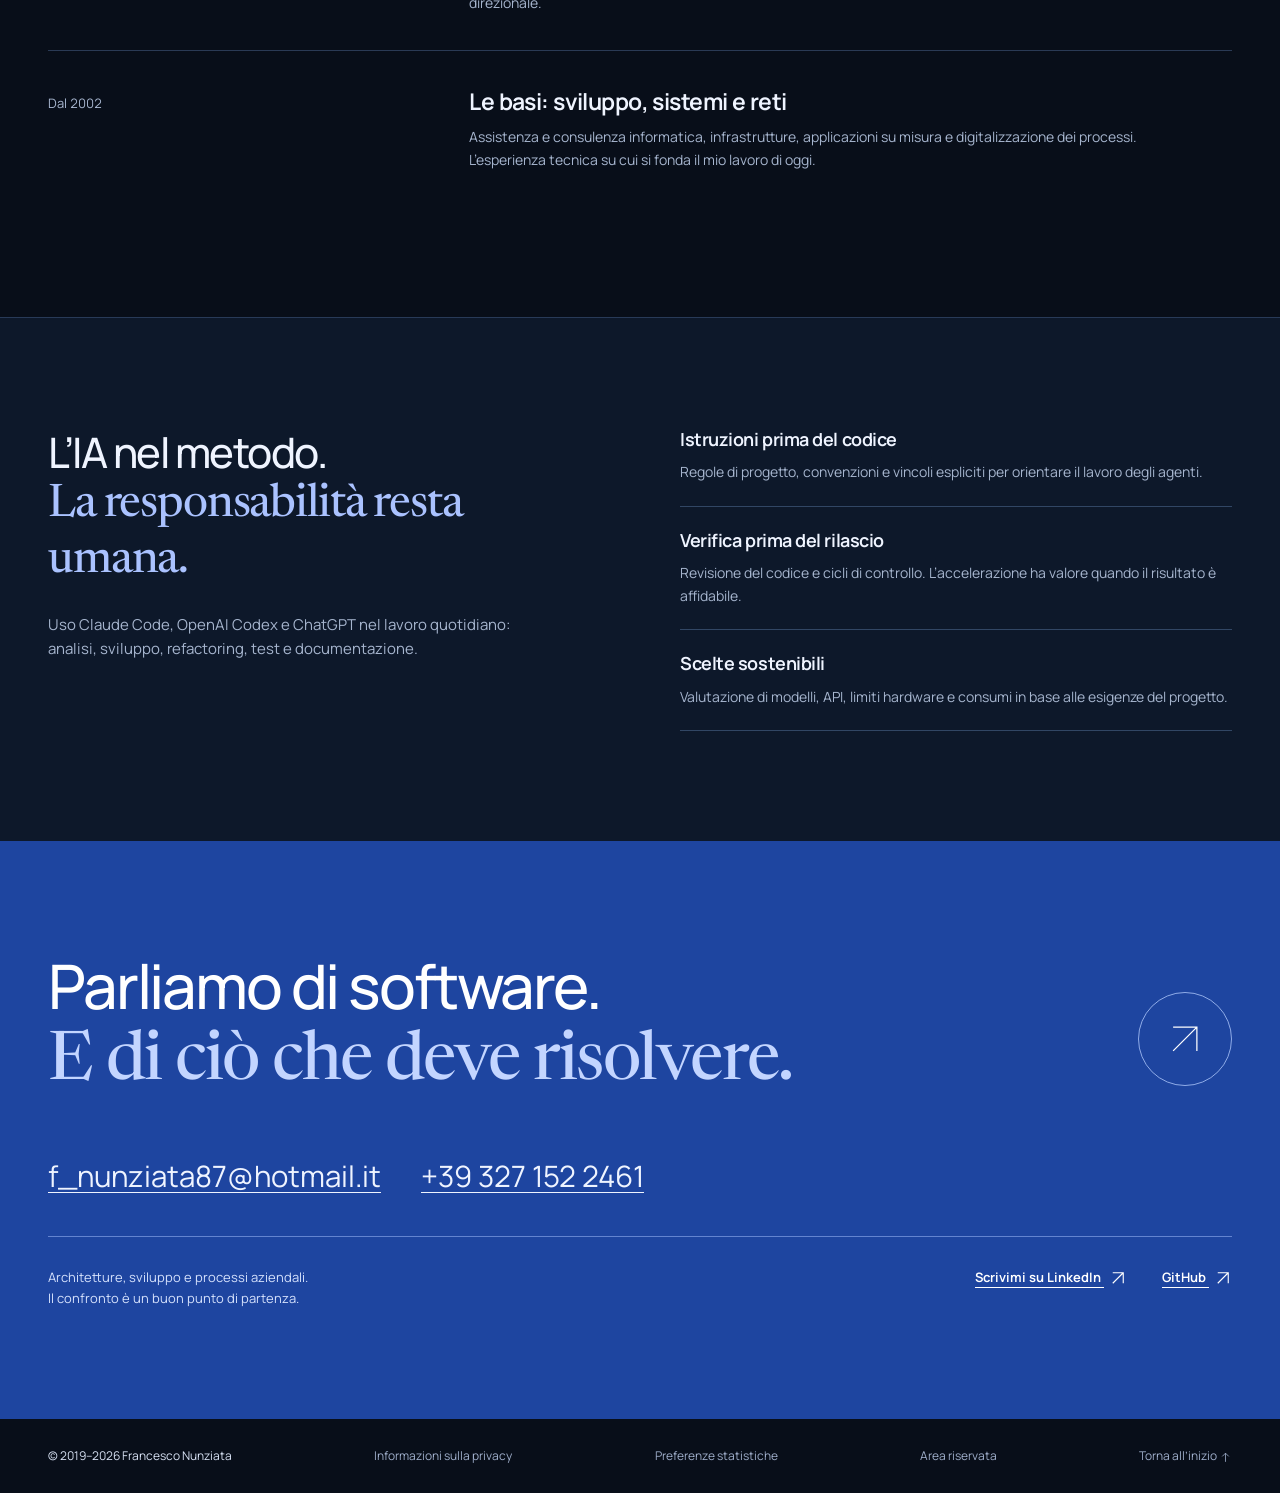
==== commit fdd86d95: "Valorizza specializzazione TMS e prepara indicizzazione Google" ====
--- a/index.html
+++ b/index.html
@@ -3,11 +3,13 @@
 <head>
   <meta charset="utf-8">
   <meta name="viewport" content="width=device-width,initial-scale=1">
-  <title>Francesco Nunziata — Head of IT & Software Architect</title>
-  <meta name="description" content="Francesco Nunziata, Head of IT e Software Architect. Sviluppo software per logistica e processi aziendali: WMS, ERP, CRM, .NET e intelligenza artificiale.">
+  <title>Francesco Nunziata | Specialista TMS e Software Architect</title>
+  <meta name="description" content="Francesco Nunziata, Head of IT e Software Architect. Specialista TMS per la gestione dei trasporti, sviluppo WMS, ERP e CRM. C#, .NET e intelligenza artificiale.">
+  <meta name="robots" content="index,follow,max-image-preview:large">
+  <meta name="google-site-verification" content="C5-mHe6yOkEXXCLV8OczztDZ71rrD9cciWxLXsC6lv0">
   <meta name="theme-color" content="#080e19">
-  <meta property="og:title" content="Francesco Nunziata — Software. Visione. Persone.">
-  <meta property="og:description" content="Architettura, sviluppo e guida dei team. Software per il lavoro reale delle persone.">
+  <meta property="og:title" content="Francesco Nunziata — Specialista TMS e Software Architect">
+  <meta property="og:description" content="Specialista TMS, Head of IT e Software Architect. Software per trasporti e logistica, WMS, ERP, CRM e sviluppo con IA.">
   <meta property="og:type" content="website">
   <meta property="og:locale" content="it_IT">
   <meta property="og:url" content="https://militralian.github.io/">
@@ -15,8 +17,8 @@
   <link rel="icon" href="favicon.svg" type="image/svg+xml">
   <link rel="preload" href="manrope.ttf" as="font" type="font/ttf" crossorigin>
   <link rel="stylesheet" href="style.css?v=20261101-stats">
-  <script src="script.js" defer></script>
-  <script type="application/ld+json">{"@context":"https://schema.org","@type":"Person","name":"Francesco Nunziata","jobTitle":"Head of IT e Software Architect","url":"https://militralian.github.io/","sameAs":["https://www.linkedin.com/in/francesco-nunziata/","https://github.com/militralian"],"knowsAbout":["Software Architecture","IT Management","C#",".NET","Blazor","PostgreSQL","WMS","ERP","CRM"]}</script>
+  <script src="script.js?v=20261101-tms" defer></script>
+  <script type="application/ld+json">{"@context":"https://schema.org","@graph":[{"@type":"WebSite","@id":"https://militralian.github.io/#website","url":"https://militralian.github.io/","name":"Francesco Nunziata","inLanguage":"it-IT","author":{"@id":"https://militralian.github.io/#francesco-nunziata"}},{"@type":"ProfilePage","@id":"https://militralian.github.io/#profile","url":"https://militralian.github.io/","name":"Francesco Nunziata — Specialista TMS e Software Architect","inLanguage":"it-IT","mainEntity":{"@id":"https://militralian.github.io/#francesco-nunziata"},"isPartOf":{"@id":"https://militralian.github.io/#website"}},{"@context":"https://schema.org","@type":"Person","name":"Francesco Nunziata","jobTitle":"Head of IT e Software Architect","url":"https://militralian.github.io/","sameAs":["https://www.linkedin.com/in/francesco-nunziata/","https://github.com/militralian"],"knowsAbout":["Transport Management System (TMS)","Gestione trasporti","Software per trasporti e logistica","Warehouse Management System (WMS)","Software Architecture","IT Management","C#",".NET","Blazor","PostgreSQL","WMS","ERP","CRM"],"@id":"https://militralian.github.io/#francesco-nunziata","description":"Head of IT e Software Architect, specialista TMS per la gestione dei trasporti. Progettazione e sviluppo di software per trasporti, logistica e processi aziendali.","image":"https://militralian.github.io/francesco.webp"}]}</script>
 <link rel="stylesheet" href="analytics-consent.css"><script src="analytics-config.js" defer></script><script src="analytics.js" defer></script></head>
 <body>
   <a class="skip" href="#contenuto">Vai al contenuto</a>
@@ -28,19 +30,19 @@
     <section class="hero wrap" aria-labelledby="hero-title">
       <canvas id="architecture-canvas" aria-hidden="true"></canvas><button class="motion-toggle" type="button" aria-pressed="false">Pausa animazioni</button>
       <div class="hero-orbit" aria-hidden="true"><span></span><span></span><span></span></div>
-      <div class="hero-content"><h1 id="hero-title">Il software.<br>La visione.<br><em>Le persone.</em></h1><p class="hero-role">Direzione IT · Architettura e sviluppo software</p><p class="hero-description">Da oltre vent’anni unisco sviluppo software, visione architetturale e gestione dei team. Ho maturato una solida esperienza nei trasporti e nella logistica: progetto WMS e sistemi gestionali con una conoscenza dei processi operativi costruita sul campo.</p><div class="hero-actions"><a class="solid-link" href="#progetti">Entra nei miei progetti <svg viewBox="0 0 24 24" aria-hidden="true"><path d="M5 12h14m-6-6 6 6-6 6"/></svg></a><a href="#contatti" class="quiet-link">Parliamone</a></div></div>
+      <div class="hero-content"><h1 id="hero-title">Il software.<br>La visione.<br><em>Le persone.</em></h1><p class="hero-role">Direzione IT · Architettura e sviluppo software</p><p class="hero-description">Da oltre vent’anni unisco sviluppo software, architettura e guida dei team. Sono specialista TMS: progetto e sviluppo sistemi per la gestione dei trasporti, affiancati da WMS e integrazioni aziendali. Una conoscenza dei processi costruita sul campo.</p><div class="hero-actions"><a class="solid-link" href="#progetti">Entra nei miei progetti <svg viewBox="0 0 24 24" aria-hidden="true"><path d="M5 12h14m-6-6 6 6-6 6"/></svg></a><a href="#contatti" class="quiet-link">Parliamone</a></div></div>
       <figure class="portrait"><img src="francesco.webp" alt="Francesco Nunziata, Head of IT e Software Architect" width="1280" height="1254" fetchpriority="high"><figcaption><span>Francesco Nunziata</span><span>Architettura. Sviluppo. Leadership.</span></figcaption></figure>
       <a class="scroll-cue" href="#approccio"><span>Scopri il mio mondo</span><svg viewBox="0 0 24 24" aria-hidden="true"><path d="M12 4v16m-6-6 6 6 6-6"/></svg></a>
       <div class="hero-edge"><span>Campania, Italia</span><span>Dal 2002, dentro la tecnologia.</span></div>
     </section>
-    <div class="expertise-strip" aria-label="Ambiti di lavoro"><span>Software Architecture</span><i></i><span>WMS & Logistica</span><i></i><span>.NET & Blazor</span><i></i><span>AI Development</span><i></i><span>IT Leadership</span></div>
+    <div class="expertise-strip" aria-label="Ambiti di lavoro"><span>Software Architecture</span><i></i><span>TMS · WMS · Logistica</span><i></i><span>.NET & Blazor</span><i></i><span>AI Development</span><i></i><span>IT Leadership</span></div>
 
     <section id="approccio" class="approach section" aria-labelledby="approach-title"><div class="wrap approach-grid">
       <h2 id="approach-title">Visione d’insieme.<br><em>Mani nel codice.</em></h2>
-      <div class="approach-copy"><p class="lead">Il mio lavoro tiene insieme le decisioni tecnologiche e la loro realizzazione.</p><p>Il percorso è iniziato sul campo, tra computer, reti e sistemi. Oggi unisco la guida dei team alla progettazione e allo sviluppo in prima persona di software per la logistica e i processi aziendali.</p><p>Trasporti e magazzino sono il settore in cui ho costruito una parte centrale della mia esperienza. Conoscere il lavoro delle persone, i vincoli operativi e il percorso dei dati mi permette di tradurre le esigenze del settore in WMS, gestionali e integrazioni utilizzabili ogni giorno.</p><a class="text-link" href="#percorso">Il mio percorso <svg class="ui-icon" viewBox="0 0 24 24" aria-hidden="true"><path d="M5 19 19 5M5 5h14v14"/></svg></a></div>
+      <div class="approach-copy"><p class="lead">Il mio lavoro tiene insieme le decisioni tecnologiche e la loro realizzazione.</p><p>Il percorso è iniziato sul campo, tra computer, reti e sistemi. Oggi unisco la guida dei team alla progettazione e allo sviluppo in prima persona di software per la logistica e i processi aziendali.</p><p>Trasporti e magazzino sono il settore in cui ho costruito una parte centrale della mia esperienza. Conoscere il lavoro delle persone, i vincoli operativi e il percorso dei dati mi permette di tradurre le esigenze del settore in TMS per la gestione dei trasporti, WMS e integrazioni utilizzabili ogni giorno.</p><a class="text-link" href="#percorso">Il mio percorso <svg class="ui-icon" viewBox="0 0 24 24" aria-hidden="true"><path d="M5 19 19 5M5 5h14v14"/></svg></a></div>
     </div></section>
 
-    <section class="lab section" aria-labelledby="lab-title"><div class="wrap"><div class="section-heading"><h2 id="lab-title">La complessità cambia.<br><em>Il metodo resta.</em></h2><p>Scegli un ambito e segui il percorso<br>dal problema alla soluzione.</p></div><div class="lab-tabs" role="tablist" aria-label="Ambiti di progettazione"><button id="tab-logistica" role="tab" aria-selected="true" aria-controls="lab-panel" data-scenario="logistica">Logistica</button><button id="tab-documenti" role="tab" aria-selected="false" aria-controls="lab-panel" data-scenario="documenti" tabindex="-1">Documenti</button><button id="tab-ia" role="tab" aria-selected="false" aria-controls="lab-panel" data-scenario="ia" tabindex="-1">Sviluppo con IA</button></div><div id="lab-panel" class="lab-panel" role="tabpanel" aria-labelledby="tab-logistica"><div class="lab-copy"><h3 id="scenario-title">Un magazzino.<br>Molte regole.</h3><p id="scenario-description">Committenti diversi, lotti, scadenze e connessioni non sempre disponibili. Il software deve adattarsi al lavoro reale.</p><p class="lab-caption">Schema concettuale dell’approccio, non una schermata del prodotto.</p></div><div class="system-map"><div class="map-inputs"><span id="input-one">Ordini</span><span id="input-two">Giacenze</span><span id="input-three">Terminali</span></div><div class="map-route" aria-hidden="true"><span></span><span></span><span></span></div><div class="map-core"><svg viewBox="0 0 80 80" aria-hidden="true"><path d="M40 5 72 23v35L40 76 8 58V23Z M8 23l32 18 32-18M40 41v35M24 14l32 18v35"/></svg><strong id="core-title">WMS</strong><span id="core-detail">Un sistema, più committenti</span></div><div class="map-result"><span>Il risultato</span><strong id="scenario-result">Flussi tracciabili.<br>Operatività continua.</strong></div></div></div></div></section>
+    <section class="lab section" aria-labelledby="lab-title"><div class="wrap"><div class="section-heading"><h2 id="lab-title">La complessità cambia.<br><em>Il metodo resta.</em></h2><p>Scegli un ambito e segui il percorso<br>dal problema alla soluzione.</p></div><div class="lab-tabs" role="tablist" aria-label="Ambiti di progettazione"><button id="tab-trasporti" role="tab" aria-selected="true" aria-controls="lab-panel" data-scenario="trasporti">TMS</button><button id="tab-logistica" role="tab" aria-selected="false" aria-controls="lab-panel" data-scenario="logistica" tabindex="-1">WMS</button><button id="tab-documenti" role="tab" aria-selected="false" aria-controls="lab-panel" data-scenario="documenti" tabindex="-1">Documenti</button><button id="tab-ia" role="tab" aria-selected="false" aria-controls="lab-panel" data-scenario="ia" tabindex="-1">Sviluppo con IA</button></div><div id="lab-panel" class="lab-panel" role="tabpanel" aria-labelledby="tab-trasporti"><div class="lab-copy"><h3 id="scenario-title">Il trasporto.<br>Un flusso connesso.</h3><p id="scenario-description">Ordini, viaggi, distribuzione ed esiti di consegna devono dialogare con clienti, partner e sistemi aziendali.</p><p class="lab-caption">Schema concettuale dell’approccio, non una schermata del prodotto.</p></div><div class="system-map"><div class="map-inputs"><span id="input-one">Ordini</span><span id="input-two">Viaggi</span><span id="input-three">Consegne</span></div><div class="map-route" aria-hidden="true"><span></span><span></span><span></span></div><div class="map-core"><svg viewBox="0 0 80 80" aria-hidden="true"><path d="M40 5 72 23v35L40 76 8 58V23Z M8 23l32 18 32-18M40 41v35M24 14l32 18v35"/></svg><strong id="core-title">TMS</strong><span id="core-detail">Dall’ordine all’esito</span></div><div class="map-result"><span>Il risultato</span><strong id="scenario-result">Dati integrati.<br>Trasporti tracciabili.</strong></div></div></div></div></section>
 
     <section id="progetti" class="projects section wrap" aria-labelledby="projects-title">
       <div class="section-heading"><h2 id="projects-title">Idee che diventano<br><em>strumenti.</em></h2><p>Progetti personali.<br>Problemi diversi, lo stesso approccio concreto.</p></div>
@@ -56,10 +58,10 @@
       <article class="project-row"><div class="project-row-title"><h3>PaintBay</h3><span class="project-meta">Applicazioni native</span></div><div><p>La semplicità del Paint classico in un’applicazione nativa per macOS. Disegno, forme, selezioni e testo, con supporto a numerosi formati immagine e importazione da iPhone.</p><ul class="tags"><li>Swift</li><li>AppKit</li><li>macOS</li></ul><details><summary>Dentro il progetto <svg class="ui-icon" viewBox="0 0 24 24" aria-hidden="true"><path d="M12 5v14M5 12h14"/></svg></summary><p>Sviluppata senza librerie di terze parti. Pennelli, forme modificabili, zoom e annullamento multilivello, con un’interfaccia in italiano e inglese e integrazione con Continuity Camera.</p></details></div></article>
     </section>
 
-    <section id="trasporti-logistica" class="business section" aria-labelledby="business-title"><div class="wrap"><div class="section-heading"><h2 id="business-title">Trasporti e logistica.<br><em>Esperienza dentro i processi.</em></h2><p>Sviluppo software e conoscenza del settore,<br>costruiti insieme sul campo.</p></div><p class="sector-intro">Il mio contributo parte dalla conoscenza del settore. Negli anni ho lavorato sullo sviluppo e sull’evoluzione di software per trasporti e magazzino, collegando analisi dei processi, progettazione, database e integrazione dei sistemi. Questo background mi aiuta a valutare le scelte tecniche anche per il loro impatto sul lavoro quotidiano.</p><div class="business-list"><article><h3>Trasporti & gestionali</h3><p>Esperienza nell’evoluzione del gestionale aziendale per il trasporto: analisi delle esigenze operative, sviluppo di funzionalità, API, integrazioni e reportistica. Una conoscenza maturata seguendo nel tempo sia il software sia i processi che supporta.</p></article><article><h3>WMS & magazzino</h3><p>Progettazione e sviluppo in prima persona di un WMS multi-committente per la logistica conto terzi. Missioni di magazzino, giacenze, tracciabilità di lotti e scadenze, backoffice Blazor e terminali offline-first: funzionalità pensate attorno all’operatività reale.</p></article><article><h3>Dati & continuità operativa</h3><p>Database, integrazioni e modernizzazione degli ERP, con attenzione alla continuità dei dati e dei processi. Collego i sistemi e accompagno l’evoluzione del software tenendo conto delle esigenze di chi lo usa ogni giorno.</p></article><article><h3>CRM & processi aziendali</h3><p>Progettazione e sviluppo di una suite multi-azienda che riunisce ticketing, risorse umane, presenze, documenti e strumenti per la forza vendita. Una visione dei processi che si estende oltre il singolo reparto.</p></article></div><div id="progetti-professionali" class="sector-history"><h3>Dentro i progetti, dal 2002.</h3><p class="sector-history-lead">Sistemi, sviluppo e processi aziendali. Una selezione di esperienze raccontate attraverso il contesto e il lavoro svolto, dalle prime infrastrutture ai gestionali per trasporti e logistica.</p><div class="experience-stories"><article class="experience-story"><div class="story-heading"><h4>Sistemi, reti e software su misura</h4><p class="history-period">2002–2014 · Consulenza informatica</p></div><div class="story-content"><p class="story-summary">Le basi si costruiscono dove i problemi si presentano: davanti ai computer, sulle reti e accanto alle persone che li usano.</p><details><summary>Leggi il progetto <svg class="ui-icon" viewBox="0 0 24 24" aria-hidden="true"><path d="M12 5v14M5 12h14"/></svg></summary><div class="story-reading"><h5>Il contesto</h5><p>Aziende e privati con esigenze diverse: installare postazioni e periferiche, configurare la rete, mantenere i sistemi e ricevere assistenza in sede o da remoto.</p><h5>Il mio lavoro</h5><p>Ho affiancato alla gestione dell’infrastruttura lo sviluppo di utility e applicativi in Visual Basic, C# e scripting. Il punto di partenza era l’esigenza del cliente, da affrontare con gli strumenti adatti al suo ambiente di lavoro.</p></div></details></div></article><article class="experience-story"><div class="story-heading"><h4>Un laboratorio informatico, dalle connessioni alle postazioni</h4><p class="history-period">2006–2012 · FPA Informatica</p></div><div class="story-content"><p class="story-summary">Progettare un ambiente completo significa occuparsi anche di ciò che viene prima del software.</p><details><summary>Leggi il progetto <svg class="ui-icon" viewBox="0 0 24 24" aria-hidden="true"><path d="M12 5v14M5 12h14"/></svg></summary><div class="story-reading"><h5>Il contesto</h5><p>Laboratori informatici destinati a scuole e comuni, con esigenze che comprendevano impianto elettrico, rete dati, computer e stampanti.</p><h5>Il mio lavoro</h5><p>Ho partecipato alla progettazione e all’allestimento dei laboratori, all’installazione delle postazioni e delle reti e alla presentazione dei progetti in fiere di settore. Assistenza tecnica e sviluppo di utility accompagnavano il lavoro sui sistemi.</p></div></details></div></article><article class="experience-story"><div class="story-heading"><h4>Il software entra nella produzione</h4><p class="history-period">2015 · Almax</p></div><div class="story-content"><p class="story-summary">Dal conto lavorazione ai cartamodelli: l’informatica a contatto con i processi di un’azienda di pronto moda.</p><details><summary>Leggi il progetto <svg class="ui-icon" viewBox="0 0 24 24" aria-hidden="true"><path d="M12 5v14M5 12h14"/></svg></summary><div class="story-reading"><h5>Il contesto</h5><p>Gestione delle lavorazioni, digitalizzazione dei cartamodelli e configurazione del sistema di taglio automatico, insieme alle esigenze quotidiane di rete e server.</p><h5>Il mio lavoro</h5><p>Ho sviluppato software per il conto lavorazione e strumenti per la rete interna, lavorando anche sulla digitalizzazione della produzione. Un’esperienza trasversale tra applicazioni, infrastruttura e strumenti CAD per la modellistica.</p></div></details></div></article><article class="experience-story"><div class="story-heading"><h4>Seguire l’intero sistema informatico di un’azienda</h4><p class="history-period">2016–2017 · Glamour Srl</p></div><div class="story-content"><p class="story-summary">Il gestionale e l’infrastruttura fanno parte dello stesso lavoro: sostenere l’operatività dei reparti.</p><details><summary>Leggi il progetto <svg class="ui-icon" viewBox="0 0 24 24" aria-hidden="true"><path d="M12 5v14M5 12h14"/></svg></summary><div class="story-reading"><h5>Il contesto</h5><p>Un’azienda di distribuzione all’ingrosso di cosmetica e profumeria, con un gestionale interno da mantenere ed evolvere e un’infrastruttura da riorganizzare.</p><h5>Il mio lavoro</h5><p>Ho seguito lo sviluppo di applicazioni su misura, la manutenzione e la riprogrammazione del gestionale. Mi sono occupato anche della sala server, della sicurezza e dei backup, oltre che del sito aziendale e dei materiali di comunicazione.</p></div></details></div></article><article class="experience-story"><div class="story-heading"><h4>Adattare GESPE al lavoro dei reparti</h4><p class="history-period">2017–2022 · Tgroup Spa</p></div><div class="story-content"><p class="story-summary">Trasporti e magazzino nello stesso gestionale, con esigenze specifiche da tradurre in funzioni concrete.</p><details><summary>Leggi il progetto <svg class="ui-icon" viewBox="0 0 24 24" aria-hidden="true"><path d="M12 5v14M5 12h14"/></svg></summary><div class="story-reading"><h5>Il contesto</h5><p>La personalizzazione del gestionale trasporti e WMS GESPE coinvolgeva i processi operativi dell’azienda, con necessità diverse tra reparti.</p><h5>Il mio lavoro</h5><p>Ho sviluppato nuove funzioni, moduli e form dedicati e seguito l’evoluzione del gestionale e delle integrazioni. Questa conoscenza dei processi ha posto le basi per la successiva progettazione del software proprietario aziendale.</p></div></details></div></article><article class="experience-story"><div class="story-heading"><h4>Far dialogare sistemi e rendere leggibili i dati</h4><p class="history-period">2017–2022 · Tgroup Spa</p></div><div class="story-content"><p class="story-summary">Un’integrazione deve collegare i processi. Un report deve aiutare a comprenderli.</p><details><summary>Leggi il progetto <svg class="ui-icon" viewBox="0 0 24 24" aria-hidden="true"><path d="M12 5v14M5 12h14"/></svg></summary><div class="story-reading"><h5>Il contesto</h5><p>Scambio dati con piattaforme esterne, tra cui Zucchetti e sistemi di Track &amp; Trace, insieme alla necessità di disporre di report operativi e direzionali.</p><h5>Il mio lavoro</h5><p>Ho realizzato librerie e strumenti di integrazione e API in Node.js, lavorando anche con Crystal Reports e Report Builder. Come DBA ho seguito progettazione, sicurezza e backup dei database, viste, stored procedure e ottimizzazione su grandi volumi di dati.</p></div></details></div></article><article class="experience-story"><div class="story-heading"><h4>Dal gestionale esistente al software proprietario</h4><p class="history-period">2022–2025 · Tgroup Spa</p></div><div class="story-content"><p class="story-summary">L’esperienza sui processi diventa la base per progettare l’evoluzione dei sistemi aziendali.</p><details><summary>Leggi il progetto <svg class="ui-icon" viewBox="0 0 24 24" aria-hidden="true"><path d="M12 5v14M5 12h14"/></svg></summary><div class="story-reading"><h5>Il contesto</h5><p>Lo sviluppo di un software di proprietà dell’azienda per trasporti e magazzino, ispirato alle logiche di GESPE, per gestire autonomamente l’evoluzione dei propri sistemi.</p><h5>Il mio lavoro</h5><p>Ho progettato e sviluppato il gestionale e guidato i principali progetti di trasformazione digitale. Le integrazioni con clienti e partner comprendevano ordini, esiti di consegna, fatture e documenti di trasporto, oltre a ordini, giacenze e documenti di magazzino.</p></div></details></div></article><article class="experience-story"><div class="story-heading"><h4>Portare il gestionale dove si lavora</h4><p class="history-period">2022–2025 · Tgroup Spa</p></div><div class="story-content"><p class="story-summary">Gli strumenti per chi movimenta la merce e per chi gestisce la distribuzione devono seguire il lavoro sul campo.</p><details><summary>Leggi il progetto <svg class="ui-icon" viewBox="0 0 24 24" aria-hidden="true"><path d="M12 5v14M5 12h14"/></svg></summary><div class="story-reading"><h5>Il contesto</h5><p>Operatori di magazzino e su strada impegnati in carico e scarico dei camion, viaggi di linea e distribuzione, riscontro merce e gestione del magazzino.</p><h5>Il mio lavoro</h5><p>Ho sviluppato una soluzione palmare per le attività operative, dalle missioni alle giacenze fino agli inventari, e un’applicazione mobile per gli autisti dedicata alla distribuzione e alle consegne.</p></div></details></div></article></div></div></div></section>
+    <section id="trasporti-logistica" class="business section" aria-labelledby="business-title"><div class="wrap"><div class="section-heading"><h2 id="business-title">Trasporti e logistica.<br><em>Esperienza dentro i processi.</em></h2><p>Sviluppo software e conoscenza del settore,<br>costruiti insieme sul campo.</p></div><p class="sector-intro">La mia specializzazione principale è il TMS (Transport Management System), il software per la gestione dei trasporti. Ho progettato e sviluppato sistemi incentrati sui processi di trasporto, con funzionalità WMS per il magazzino, collegando analisi operativa, architettura, database e integrazioni. Questo background mi aiuta a valutare le scelte tecniche anche per il loro impatto sul lavoro quotidiano.</p><div class="business-list"><article><h3>TMS & gestione trasporti</h3><p>Il centro della mia esperienza nel settore: analisi, progettazione e sviluppo di TMS, dagli ordini ai viaggi di linea, dalla distribuzione agli esiti di consegna. API, integrazioni con clienti e partner, documenti e reportistica collegano il trasporto al resto dei processi aziendali.</p></article><article><h3>WMS & magazzino</h3><p>Progettazione e sviluppo in prima persona di un WMS multi-committente per la logistica conto terzi. Missioni di magazzino, giacenze, tracciabilità di lotti e scadenze, backoffice Blazor e terminali offline-first: funzionalità pensate attorno all’operatività reale.</p></article><article><h3>Dati & continuità operativa</h3><p>Database, integrazioni e modernizzazione degli ERP, con attenzione alla continuità dei dati e dei processi. Collego i sistemi e accompagno l’evoluzione del software tenendo conto delle esigenze di chi lo usa ogni giorno.</p></article><article><h3>CRM & processi aziendali</h3><p>Progettazione e sviluppo di una suite multi-azienda che riunisce ticketing, risorse umane, presenze, documenti e strumenti per la forza vendita. Una visione dei processi che si estende oltre il singolo reparto.</p></article></div><div id="progetti-professionali" class="sector-history"><h3>Dentro i progetti, dal 2002.</h3><p class="sector-history-lead">Sistemi, sviluppo e processi aziendali. Una selezione di esperienze raccontate attraverso il contesto e il lavoro svolto, dalle prime infrastrutture ai gestionali per trasporti e logistica.</p><div class="experience-stories"><article class="experience-story"><div class="story-heading"><h4>Sistemi, reti e software su misura</h4><p class="history-period">2002–2014 · Consulenza informatica</p></div><div class="story-content"><p class="story-summary">Le basi si costruiscono dove i problemi si presentano: davanti ai computer, sulle reti e accanto alle persone che li usano.</p><details><summary>Leggi il progetto <svg class="ui-icon" viewBox="0 0 24 24" aria-hidden="true"><path d="M12 5v14M5 12h14"/></svg></summary><div class="story-reading"><h5>Il contesto</h5><p>Aziende e privati con esigenze diverse: installare postazioni e periferiche, configurare la rete, mantenere i sistemi e ricevere assistenza in sede o da remoto.</p><h5>Il mio lavoro</h5><p>Ho affiancato alla gestione dell’infrastruttura lo sviluppo di utility e applicativi in Visual Basic, C# e scripting. Il punto di partenza era l’esigenza del cliente, da affrontare con gli strumenti adatti al suo ambiente di lavoro.</p></div></details></div></article><article class="experience-story"><div class="story-heading"><h4>Un laboratorio informatico, dalle connessioni alle postazioni</h4><p class="history-period">2006–2012 · FPA Informatica</p></div><div class="story-content"><p class="story-summary">Progettare un ambiente completo significa occuparsi anche di ciò che viene prima del software.</p><details><summary>Leggi il progetto <svg class="ui-icon" viewBox="0 0 24 24" aria-hidden="true"><path d="M12 5v14M5 12h14"/></svg></summary><div class="story-reading"><h5>Il contesto</h5><p>Laboratori informatici destinati a scuole e comuni, con esigenze che comprendevano impianto elettrico, rete dati, computer e stampanti.</p><h5>Il mio lavoro</h5><p>Ho partecipato alla progettazione e all’allestimento dei laboratori, all’installazione delle postazioni e delle reti e alla presentazione dei progetti in fiere di settore. Assistenza tecnica e sviluppo di utility accompagnavano il lavoro sui sistemi.</p></div></details></div></article><article class="experience-story"><div class="story-heading"><h4>Il software entra nella produzione</h4><p class="history-period">2015 · Almax</p></div><div class="story-content"><p class="story-summary">Dal conto lavorazione ai cartamodelli: l’informatica a contatto con i processi di un’azienda di pronto moda.</p><details><summary>Leggi il progetto <svg class="ui-icon" viewBox="0 0 24 24" aria-hidden="true"><path d="M12 5v14M5 12h14"/></svg></summary><div class="story-reading"><h5>Il contesto</h5><p>Gestione delle lavorazioni, digitalizzazione dei cartamodelli e configurazione del sistema di taglio automatico, insieme alle esigenze quotidiane di rete e server.</p><h5>Il mio lavoro</h5><p>Ho sviluppato software per il conto lavorazione e strumenti per la rete interna, lavorando anche sulla digitalizzazione della produzione. Un’esperienza trasversale tra applicazioni, infrastruttura e strumenti CAD per la modellistica.</p></div></details></div></article><article class="experience-story"><div class="story-heading"><h4>Seguire l’intero sistema informatico di un’azienda</h4><p class="history-period">2016–2017 · Glamour Srl</p></div><div class="story-content"><p class="story-summary">Il gestionale e l’infrastruttura fanno parte dello stesso lavoro: sostenere l’operatività dei reparti.</p><details><summary>Leggi il progetto <svg class="ui-icon" viewBox="0 0 24 24" aria-hidden="true"><path d="M12 5v14M5 12h14"/></svg></summary><div class="story-reading"><h5>Il contesto</h5><p>Un’azienda di distribuzione all’ingrosso di cosmetica e profumeria, con un gestionale interno da mantenere ed evolvere e un’infrastruttura da riorganizzare.</p><h5>Il mio lavoro</h5><p>Ho seguito lo sviluppo di applicazioni su misura, la manutenzione e la riprogrammazione del gestionale. Mi sono occupato anche della sala server, della sicurezza e dei backup, oltre che del sito aziendale e dei materiali di comunicazione.</p></div></details></div></article><article class="experience-story"><div class="story-heading"><h4>Adattare GESPE al lavoro dei reparti</h4><p class="history-period">2017–2022 · Tgroup Spa</p></div><div class="story-content"><p class="story-summary">Trasporti e magazzino nello stesso gestionale, con esigenze specifiche da tradurre in funzioni concrete.</p><details><summary>Leggi il progetto <svg class="ui-icon" viewBox="0 0 24 24" aria-hidden="true"><path d="M12 5v14M5 12h14"/></svg></summary><div class="story-reading"><h5>Il contesto</h5><p>La personalizzazione delle funzionalità TMS e WMS del gestionale GESPE coinvolgeva i processi operativi dell’azienda, con necessità diverse tra reparti.</p><h5>Il mio lavoro</h5><p>Ho sviluppato nuove funzioni, moduli e form dedicati e seguito l’evoluzione del gestionale e delle integrazioni. Questa conoscenza dei processi ha posto le basi per la successiva progettazione del software proprietario aziendale.</p></div></details></div></article><article class="experience-story"><div class="story-heading"><h4>Far dialogare sistemi e rendere leggibili i dati</h4><p class="history-period">2017–2022 · Tgroup Spa</p></div><div class="story-content"><p class="story-summary">Un’integrazione deve collegare i processi. Un report deve aiutare a comprenderli.</p><details><summary>Leggi il progetto <svg class="ui-icon" viewBox="0 0 24 24" aria-hidden="true"><path d="M12 5v14M5 12h14"/></svg></summary><div class="story-reading"><h5>Il contesto</h5><p>Scambio dati con piattaforme esterne, tra cui Zucchetti e sistemi di Track &amp; Trace, insieme alla necessità di disporre di report operativi e direzionali.</p><h5>Il mio lavoro</h5><p>Ho realizzato librerie e strumenti di integrazione e API in Node.js, lavorando anche con Crystal Reports e Report Builder. Come DBA ho seguito progettazione, sicurezza e backup dei database, viste, stored procedure e ottimizzazione su grandi volumi di dati.</p></div></details></div></article><article class="experience-story"><div class="story-heading"><h4>Progettare un TMS proprietario, integrato con il WMS</h4><p class="history-period">2022–2025 · Tgroup Spa</p></div><div class="story-content"><p class="story-summary">L’esperienza sui processi diventa la base per progettare l’evoluzione dei sistemi aziendali.</p><details><summary>Leggi il progetto <svg class="ui-icon" viewBox="0 0 24 24" aria-hidden="true"><path d="M12 5v14M5 12h14"/></svg></summary><div class="story-reading"><h5>Il contesto</h5><p>Lo sviluppo di un software proprietario principalmente TMS, affiancato da funzionalità WMS e ispirato alle logiche di GESPE, per gestire autonomamente l’evoluzione dei sistemi aziendali.</p><h5>Il mio lavoro</h5><p>Ho progettato e sviluppato il TMS proprietario e guidato i principali progetti di trasformazione digitale. Le integrazioni con clienti e partner comprendevano ordini, esiti di consegna, fatture e documenti di trasporto, oltre a ordini, giacenze e documenti di magazzino.</p></div></details></div></article><article class="experience-story"><div class="story-heading"><h4>Portare il gestionale dove si lavora</h4><p class="history-period">2022–2025 · Tgroup Spa</p></div><div class="story-content"><p class="story-summary">Gli strumenti per chi movimenta la merce e per chi gestisce la distribuzione devono seguire il lavoro sul campo.</p><details><summary>Leggi il progetto <svg class="ui-icon" viewBox="0 0 24 24" aria-hidden="true"><path d="M12 5v14M5 12h14"/></svg></summary><div class="story-reading"><h5>Il contesto</h5><p>Operatori di magazzino e su strada impegnati in carico e scarico dei camion, viaggi di linea e distribuzione, riscontro merce e gestione del magazzino.</p><h5>Il mio lavoro</h5><p>Ho sviluppato una soluzione palmare per le attività operative, dalle missioni alle giacenze fino agli inventari, e un’applicazione mobile per gli autisti dedicata alla distribuzione e alle consegne.</p></div></details></div></article></div></div></div></section>
 
     <section id="percorso" class="career section wrap" aria-labelledby="career-title"><div class="section-heading"><h2 id="career-title">Un percorso costruito<br><em>sul campo.</em></h2><a class="text-link" href="https://www.linkedin.com/in/francesco-nunziata/" target="_blank" rel="noopener noreferrer">Profilo completo su LinkedIn <svg class="ui-icon" viewBox="0 0 24 24" aria-hidden="true"><path d="M5 19 19 5M5 5h14v14"/></svg></a></div>
-      <ol class="timeline"><li><div class="timeline-date">2025 — oggi</div><div><h3>Head of IT & Software Architect</h3><p class="company">Win Software</p><p>Guida dell’area sviluppo e delle scelte tecnologiche, coordinamento dei reparti e sviluppo diretto delle piattaforme principali.</p></div></li><li><div class="timeline-date">2022 — 2025</div><div><h3>IT Manager, Software Analyst & Project Manager</h3><p class="company">Tgroup Spa</p><p>Responsabilità dell’area IT e di un team multidisciplinare di 11 persone. Software per trasporti e magazzino, integrazioni e trasformazione dei processi operativi.</p></div></li><li><div class="timeline-date">2017 — 2022</div><div><h3>Software Analyst & Developer, DBA</h3><p class="company">Tgroup Spa</p><p>Evoluzione del gestionale aziendale, amministrazione dei database, API e reportistica operativa e direzionale.</p></div></li><li><div class="timeline-date">Dal 2002</div><div><h3>Le basi: sviluppo, sistemi e reti</h3><p>Assistenza e consulenza informatica, infrastrutture, applicazioni su misura e digitalizzazione dei processi. L’esperienza tecnica su cui si fonda il mio lavoro di oggi.</p></div></li></ol>
+      <ol class="timeline"><li><div class="timeline-date">2025 — oggi</div><div><h3>Head of IT & Software Architect</h3><p class="company">Win Software</p><p>Guida dell’area sviluppo e delle scelte tecnologiche, coordinamento dei reparti e sviluppo diretto delle piattaforme principali.</p></div></li><li><div class="timeline-date">2022 — 2025</div><div><h3>IT Manager, Software Analyst & Project Manager</h3><p class="company">Tgroup Spa</p><p>Responsabilità dell’area IT e di un team multidisciplinare di 11 persone. Progettazione e sviluppo del TMS proprietario, funzionalità WMS, integrazioni e trasformazione dei processi operativi.</p></div></li><li><div class="timeline-date">2017 — 2022</div><div><h3>Software Analyst & Developer, DBA</h3><p class="company">Tgroup Spa</p><p>Evoluzione del gestionale TMS e WMS, amministrazione dei database, API e reportistica operativa e direzionale.</p></div></li><li><div class="timeline-date">Dal 2002</div><div><h3>Le basi: sviluppo, sistemi e reti</h3><p>Assistenza e consulenza informatica, infrastrutture, applicazioni su misura e digitalizzazione dei processi. L’esperienza tecnica su cui si fonda il mio lavoro di oggi.</p></div></li></ol>
     </section>
 
     <section class="ai section" aria-labelledby="ai-title"><div class="wrap ai-grid"><div><h2 id="ai-title">L’IA nel metodo.<br><em>La responsabilità resta umana.</em></h2><p>Uso Claude Code, OpenAI Codex e ChatGPT nel lavoro quotidiano: analisi, sviluppo, refactoring, test e documentazione.</p></div><div class="ai-points"><article><h3>Istruzioni prima del codice</h3><p>Regole di progetto, convenzioni e vincoli espliciti per orientare il lavoro degli agenti.</p></article><article><h3>Verifica prima del rilascio</h3><p>Revisione del codice e cicli di controllo. L’accelerazione ha valore quando il risultato è affidabile.</p></article><article><h3>Scelte sostenibili</h3><p>Valutazione di modelli, API, limiti hardware e consumi in base alle esigenze del progetto.</p></article></div></div></section>
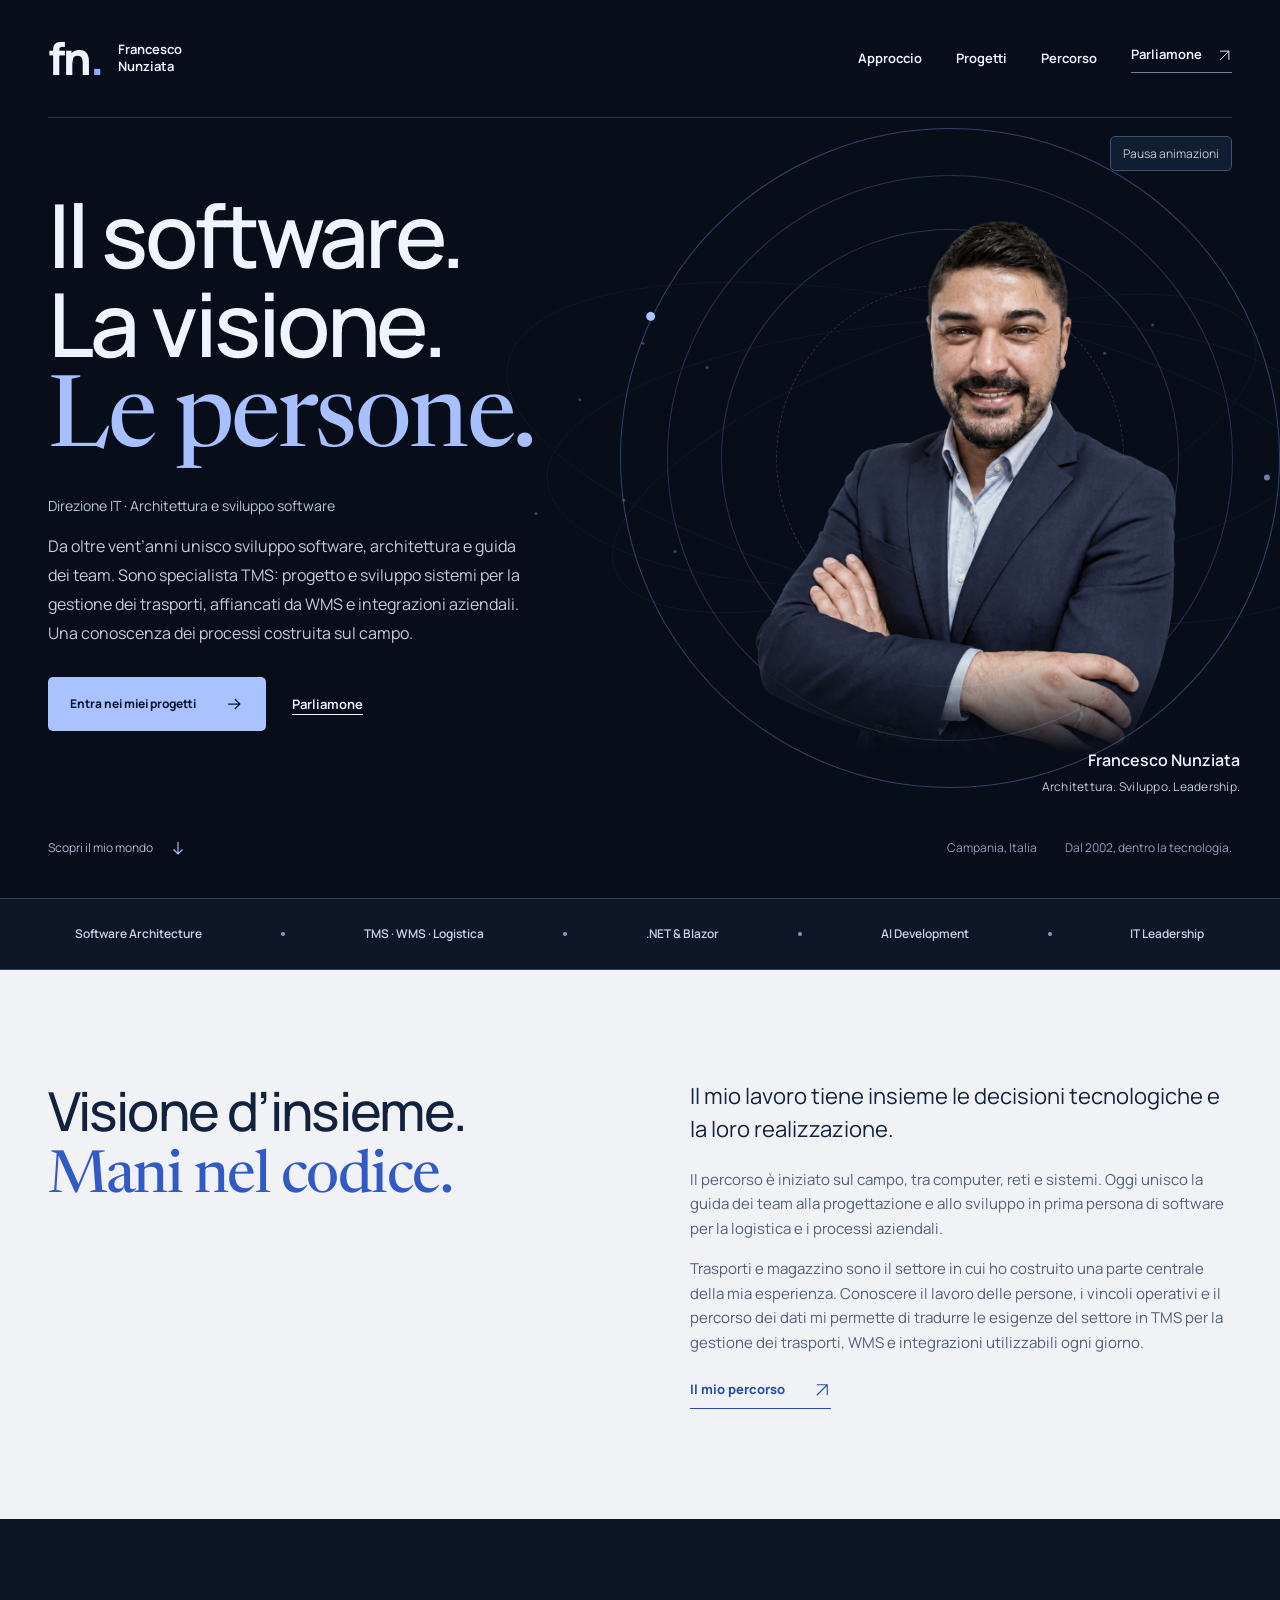
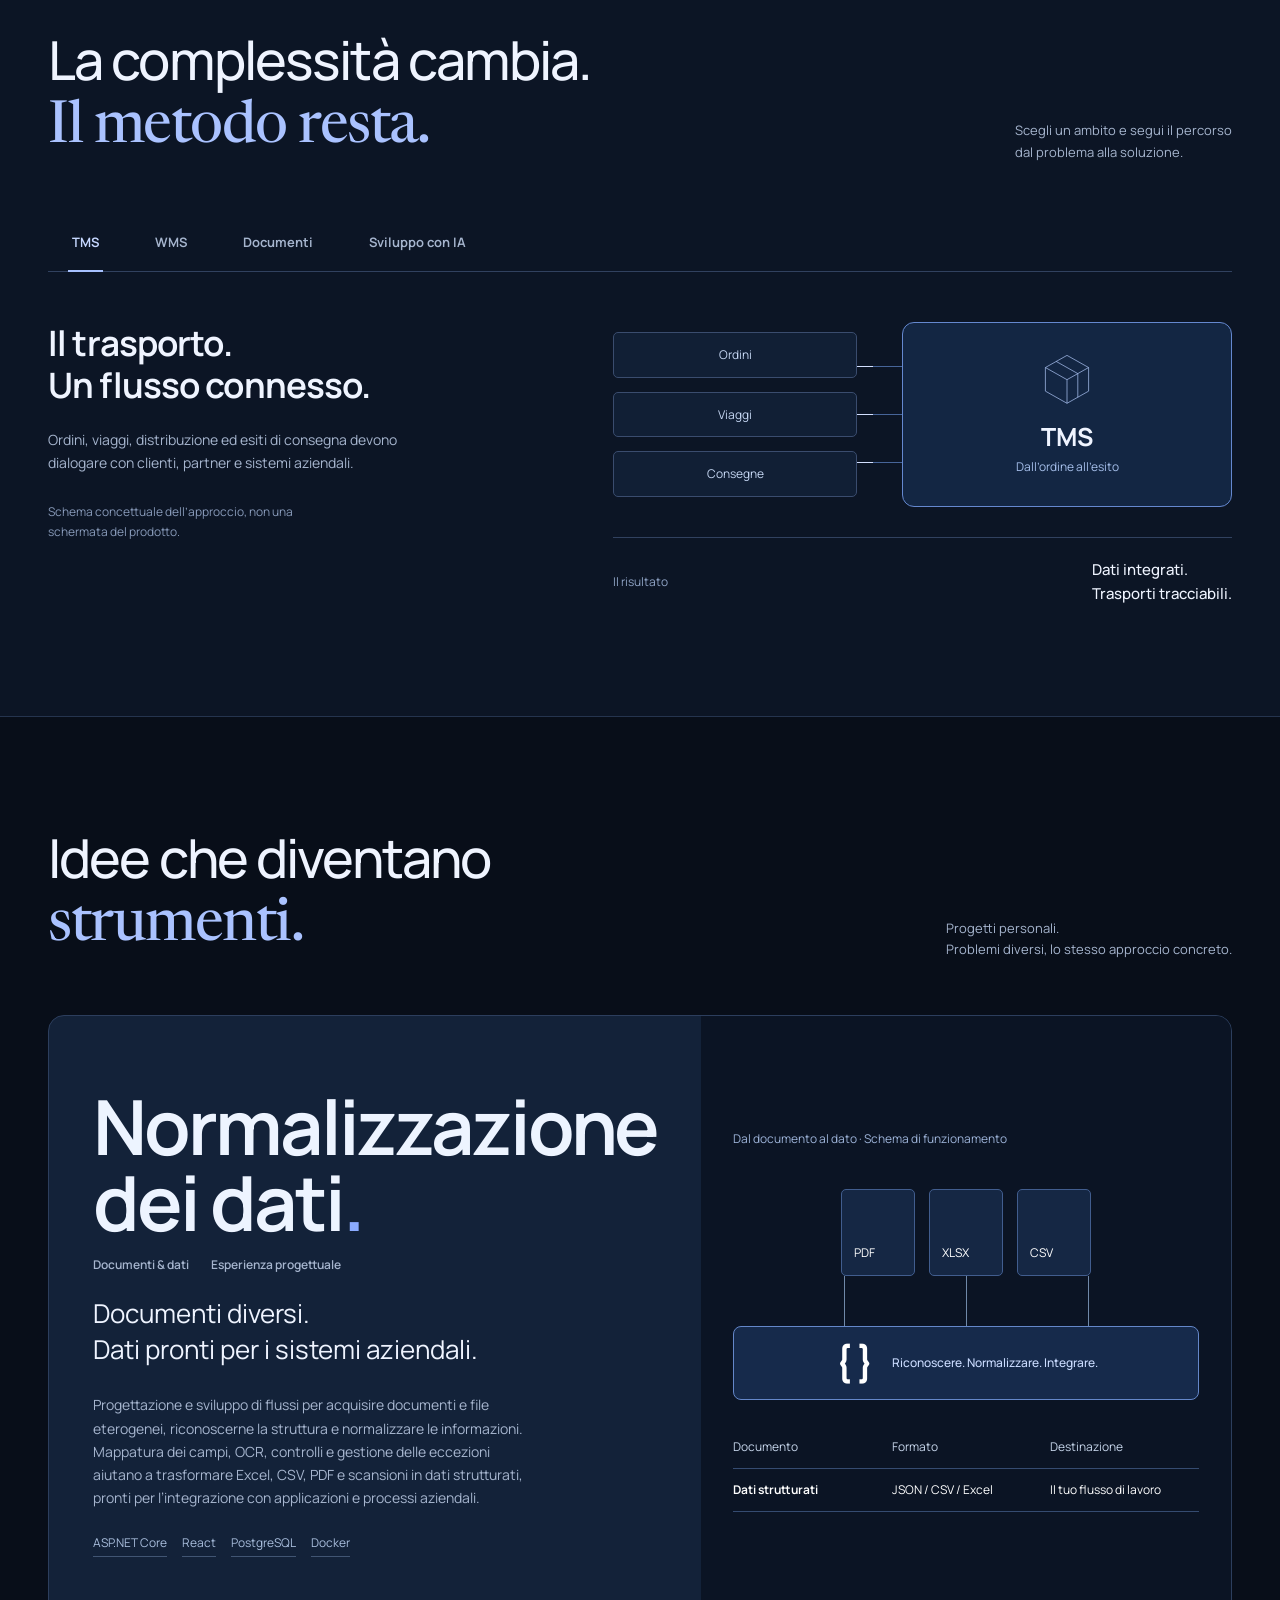
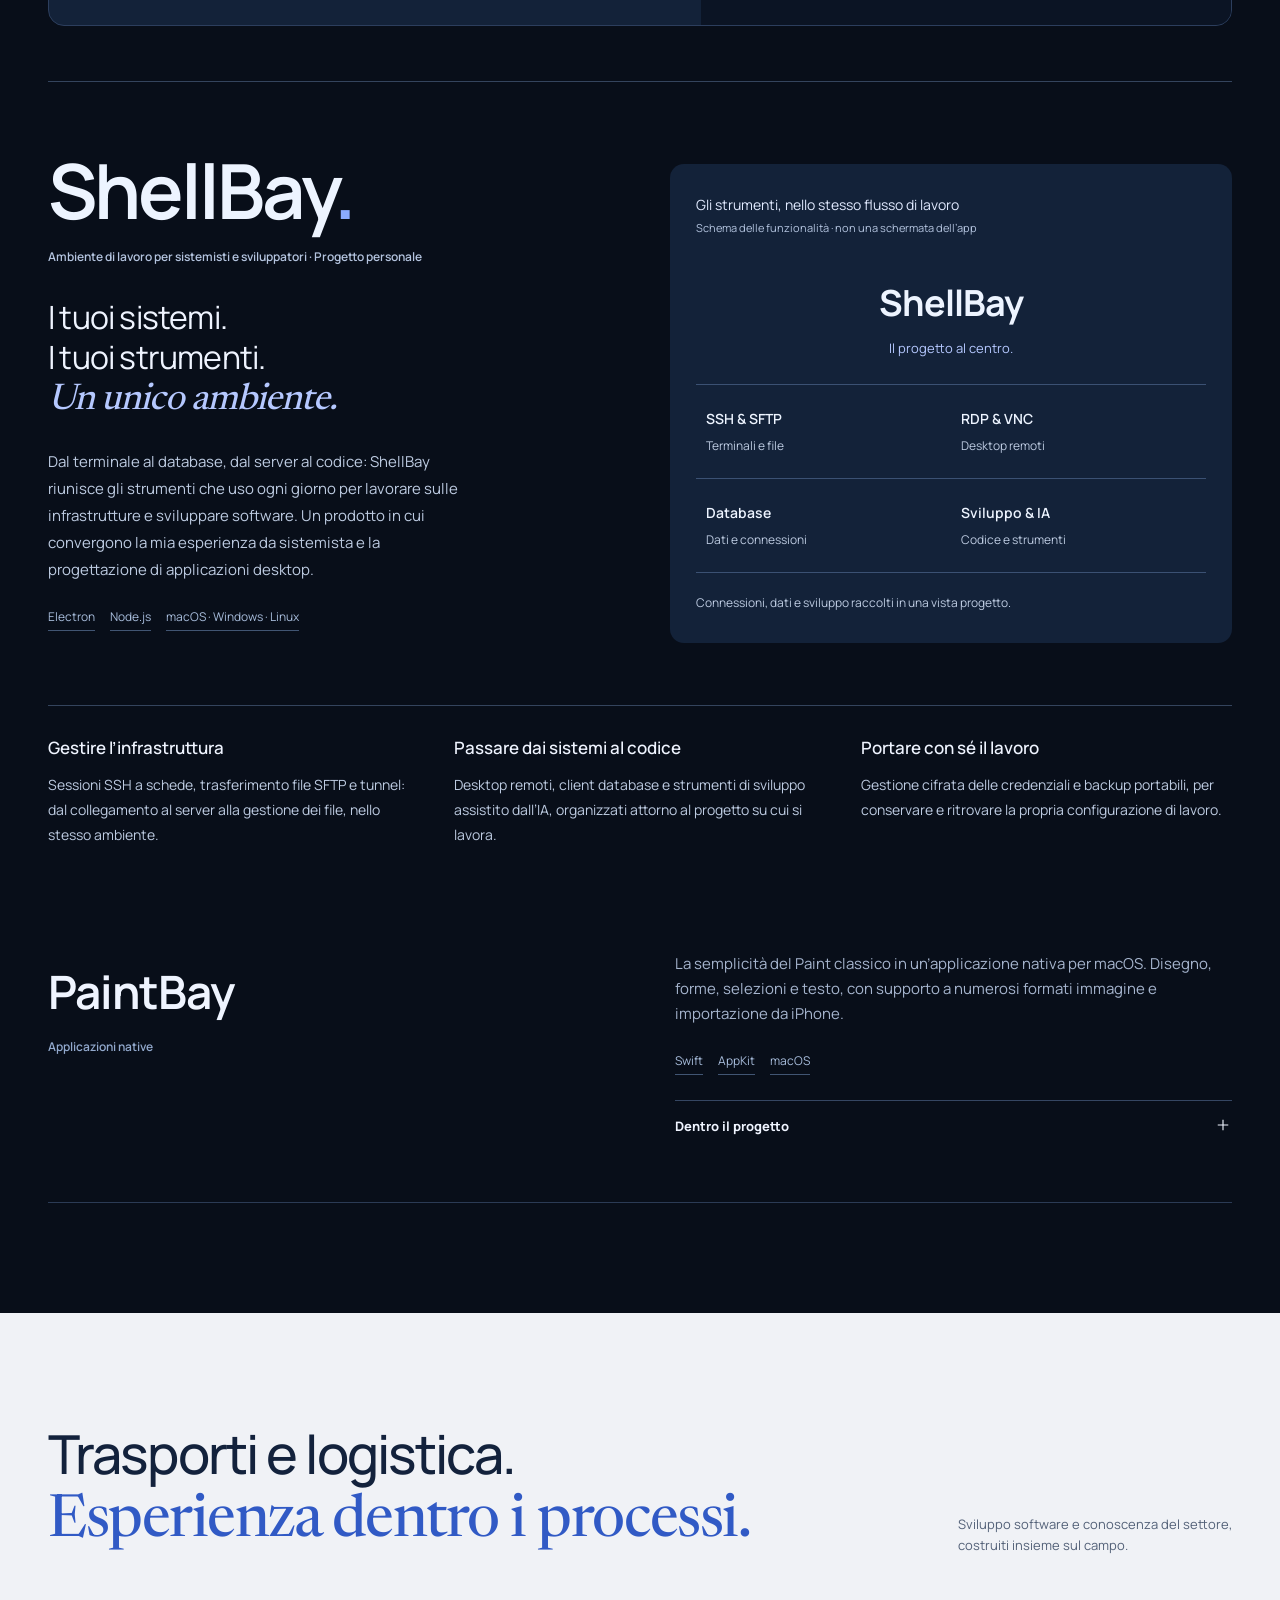
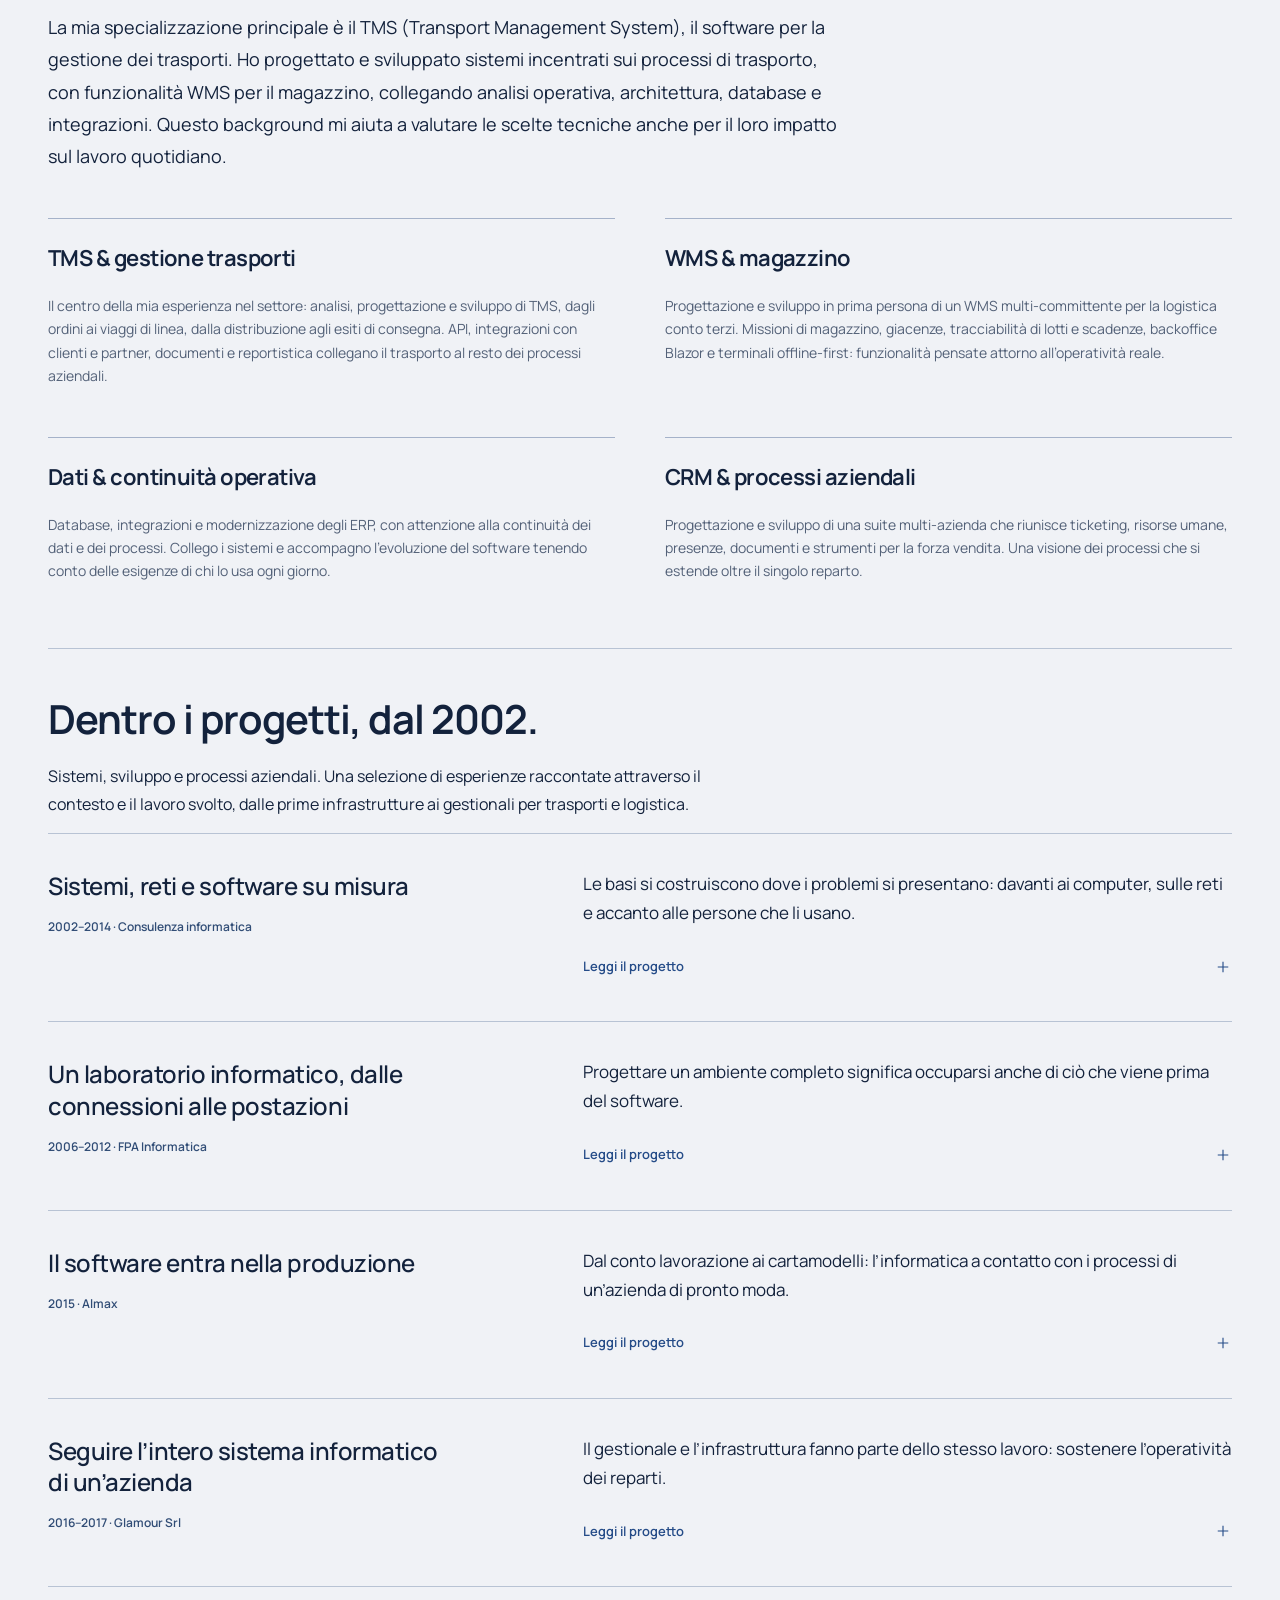
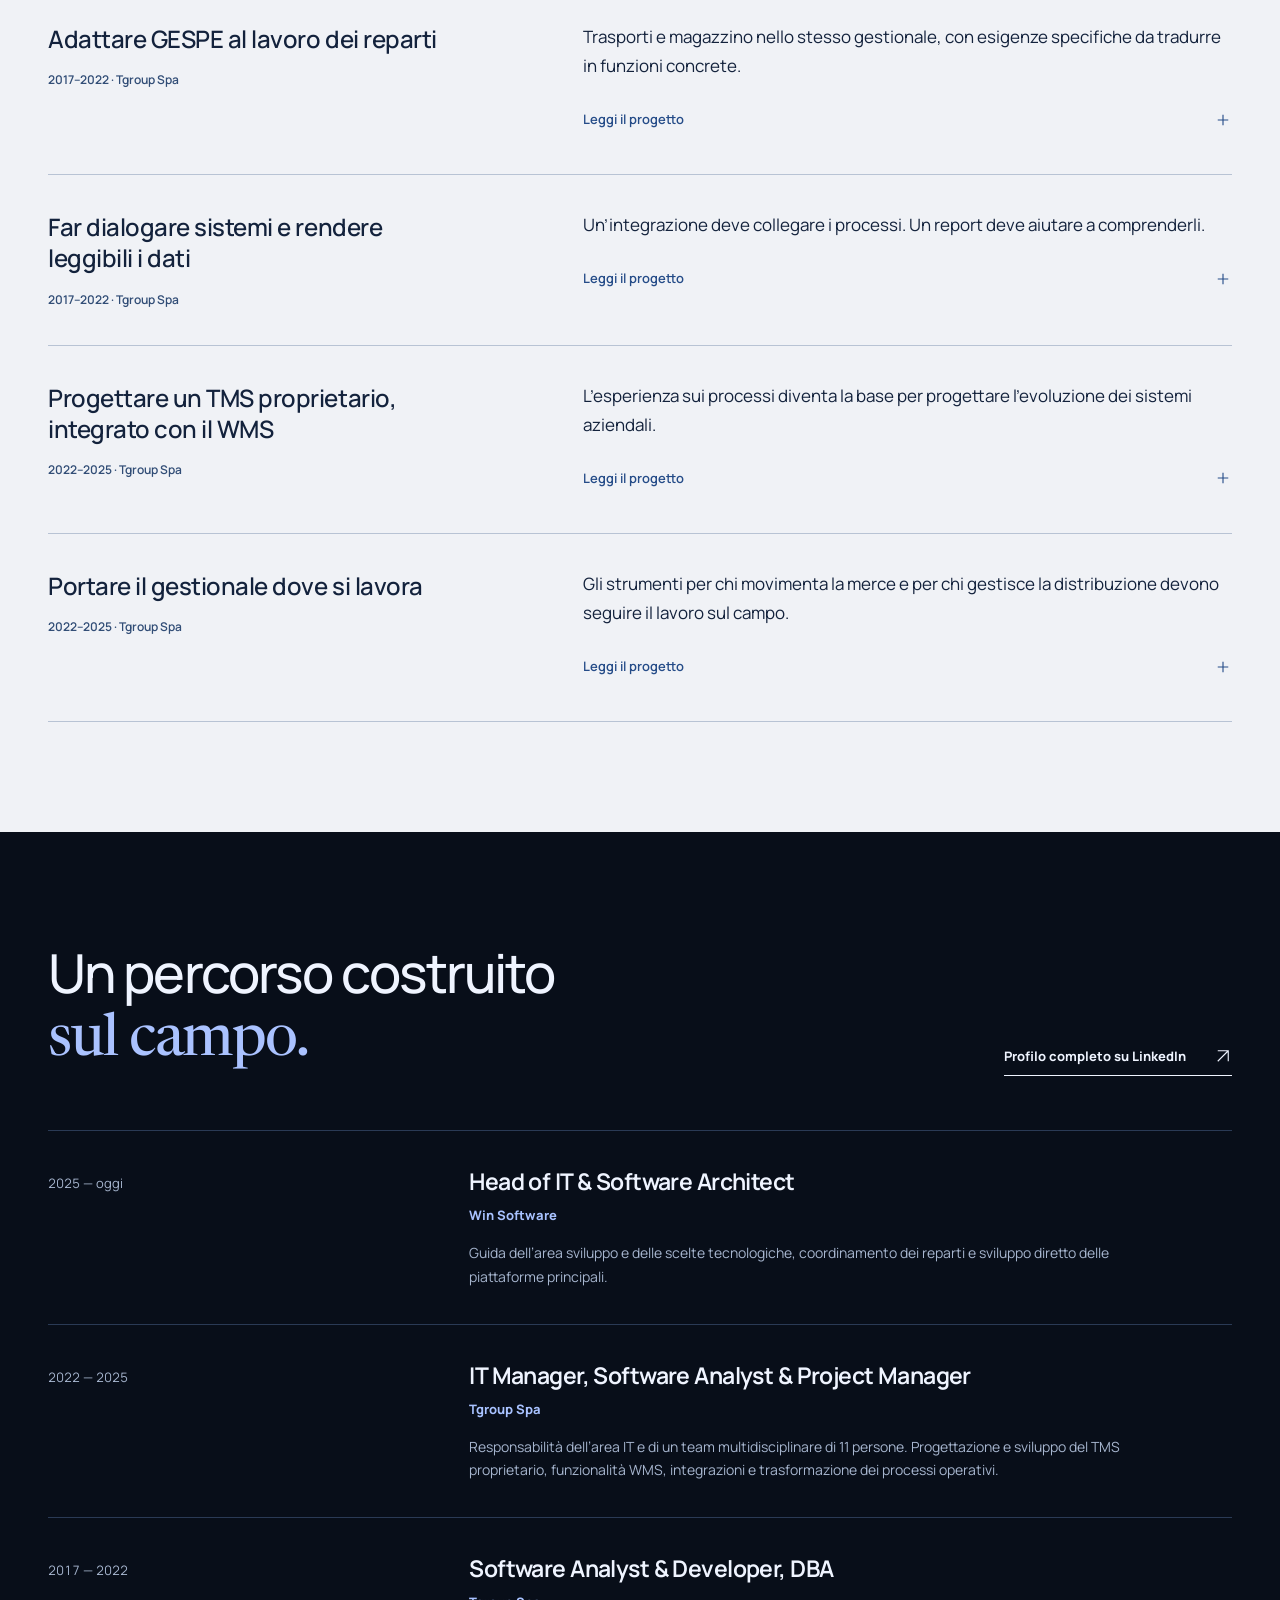
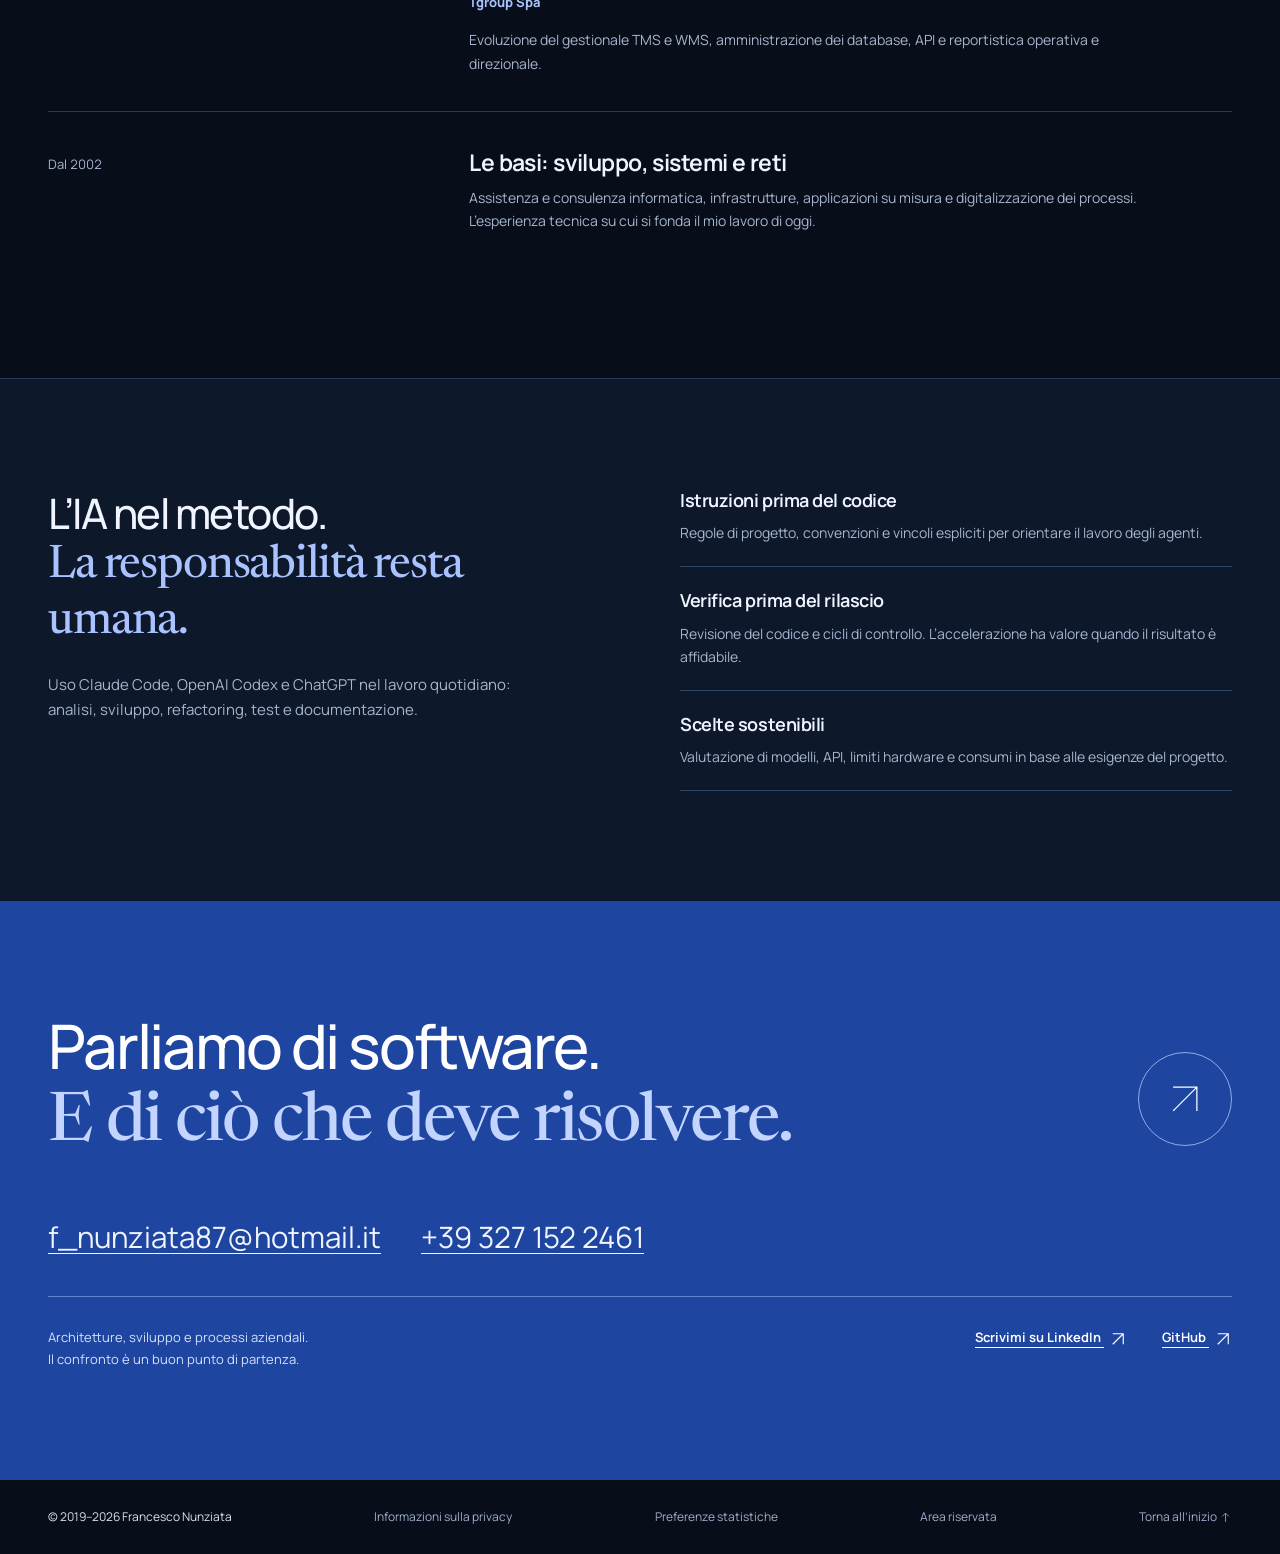
==== commit 083d75ed: "Generalize document processing project on personal site" ====
--- a/index.html
+++ b/index.html
@@ -17,7 +17,7 @@
   <link rel="icon" href="favicon.svg" type="image/svg+xml">
   <link rel="preload" href="manrope.ttf" as="font" type="font/ttf" crossorigin>
   <link rel="stylesheet" href="style.css?v=20261101-stats">
-  <script src="script.js?v=20261101-tms" defer></script>
+  <script src="script.js?v=20261102-generic-data" defer></script>
   <script type="application/ld+json">{"@context":"https://schema.org","@graph":[{"@type":"WebSite","@id":"https://militralian.github.io/#website","url":"https://militralian.github.io/","name":"Francesco Nunziata","inLanguage":"it-IT","author":{"@id":"https://militralian.github.io/#francesco-nunziata"}},{"@type":"ProfilePage","@id":"https://militralian.github.io/#profile","url":"https://militralian.github.io/","name":"Francesco Nunziata — Specialista TMS e Software Architect","inLanguage":"it-IT","mainEntity":{"@id":"https://militralian.github.io/#francesco-nunziata"},"isPartOf":{"@id":"https://militralian.github.io/#website"}},{"@context":"https://schema.org","@type":"Person","name":"Francesco Nunziata","jobTitle":"Head of IT e Software Architect","url":"https://militralian.github.io/","sameAs":["https://www.linkedin.com/in/francesco-nunziata/","https://github.com/militralian"],"knowsAbout":["Transport Management System (TMS)","Gestione trasporti","Software per trasporti e logistica","Warehouse Management System (WMS)","Software Architecture","IT Management","C#",".NET","Blazor","PostgreSQL","WMS","ERP","CRM"],"@id":"https://militralian.github.io/#francesco-nunziata","description":"Head of IT e Software Architect, specialista TMS per la gestione dei trasporti. Progettazione e sviluppo di software per trasporti, logistica e processi aziendali.","image":"https://militralian.github.io/francesco.webp"}]}</script>
 <link rel="stylesheet" href="analytics-consent.css"><script src="analytics-config.js" defer></script><script src="analytics.js" defer></script></head>
 <body>
@@ -46,9 +46,9 @@
 
     <section id="progetti" class="projects section wrap" aria-labelledby="projects-title">
       <div class="section-heading"><h2 id="projects-title">Idee che diventano<br><em>strumenti.</em></h2><p>Progetti personali.<br>Problemi diversi, lo stesso approccio concreto.</p></div>
-      <article class="featured-project" aria-labelledby="norma-title">
-        <div class="project-copy"><h3 id="norma-title">Norma<span class="title-dot">.</span></h3><div class="project-meta"><span>Documenti & dati</span><span>Progetto personale</span></div><p class="project-summary">Documenti diversi.<br>Dati che parlano la stessa lingua.</p><p>Una piattaforma di normalizzazione documentale: da Excel, CSV, PDF e documenti scansionati a dati strutturati. Riconoscimento dei layout, mappatura visuale e OCR, con correzioni sempre sotto il controllo dell’utente.</p><ul class="tags" aria-label="Tecnologie di Norma"><li>ASP.NET Core</li><li>React</li><li>PostgreSQL</li><li>Docker</li></ul><a class="text-link" href="https://normalizer.it" target="_blank" rel="noopener noreferrer">Visita normalizer.it <svg class="ui-icon" viewBox="0 0 24 24" aria-hidden="true"><path d="M5 19 19 5M5 5h14v14"/></svg></a></div>
-        <figure class="norma-figure"><figcaption>Dal documento al dato · Schema di funzionamento</figcaption><div class="document-stack"><span>PDF</span><span>XLSX</span><span>CSV</span></div><div class="connector" aria-hidden="true"><span></span><span></span><span></span></div><div class="normalizer"><span class="n-mark" aria-hidden="true">n.</span><strong>Riconoscere. Mappare. Verificare.</strong></div><div class="output-data"><div><span>Documento</span><span>Formato</span><span>Destinazione</span></div><div><strong>Dati strutturati</strong><span>JSON / CSV / Excel</span><span>Il tuo flusso di lavoro</span></div></div></figure>
+      <article class="featured-project" aria-labelledby="document-data-title">
+        <div class="project-copy"><h3 id="document-data-title">Normalizzazione dei dati<span class="title-dot">.</span></h3><div class="project-meta"><span>Documenti & dati</span><span>Esperienza progettuale</span></div><p class="project-summary">Documenti diversi.<br>Dati pronti per i sistemi aziendali.</p><p>Progettazione e sviluppo di flussi per acquisire documenti e file eterogenei, riconoscerne la struttura e normalizzare le informazioni. Mappatura dei campi, OCR, controlli e gestione delle eccezioni aiutano a trasformare Excel, CSV, PDF e scansioni in dati strutturati, pronti per l’integrazione con applicazioni e processi aziendali.</p><ul class="tags" aria-label="Tecnologie utilizzate"><li>ASP.NET Core</li><li>React</li><li>PostgreSQL</li><li>Docker</li></ul></div>
+        <figure class="norma-figure"><figcaption>Dal documento al dato · Schema di funzionamento</figcaption><div class="document-stack"><span>PDF</span><span>XLSX</span><span>CSV</span></div><div class="connector" aria-hidden="true"><span></span><span></span><span></span></div><div class="normalizer"><span class="n-mark" aria-hidden="true">{ }</span><strong>Riconoscere. Normalizzare. Integrare.</strong></div><div class="output-data"><div><span>Documento</span><span>Formato</span><span>Destinazione</span></div><div><strong>Dati strutturati</strong><span>JSON / CSV / Excel</span><span>Il tuo flusso di lavoro</span></div></div></figure>
       </article>
       <article id="shellbay" class="shellbay-project" aria-labelledby="shellbay-title">
         <div class="shellbay-intro"><h3 id="shellbay-title">ShellBay<span class="title-dot">.</span></h3><p class="project-meta">Ambiente di lavoro per sistemisti e sviluppatori · Progetto personale</p><p class="shellbay-statement">I tuoi sistemi.<br>I tuoi strumenti.<br><em>Un unico ambiente.</em></p><p>Dal terminale al database, dal server al codice: ShellBay riunisce gli strumenti che uso ogni giorno per lavorare sulle infrastrutture e sviluppare software. Un prodotto in cui convergono la mia esperienza da sistemista e la progettazione di applicazioni desktop.</p><ul class="tags" aria-label="Tecnologie di ShellBay"><li>Electron</li><li>Node.js</li><li>macOS · Windows · Linux</li></ul></div>
